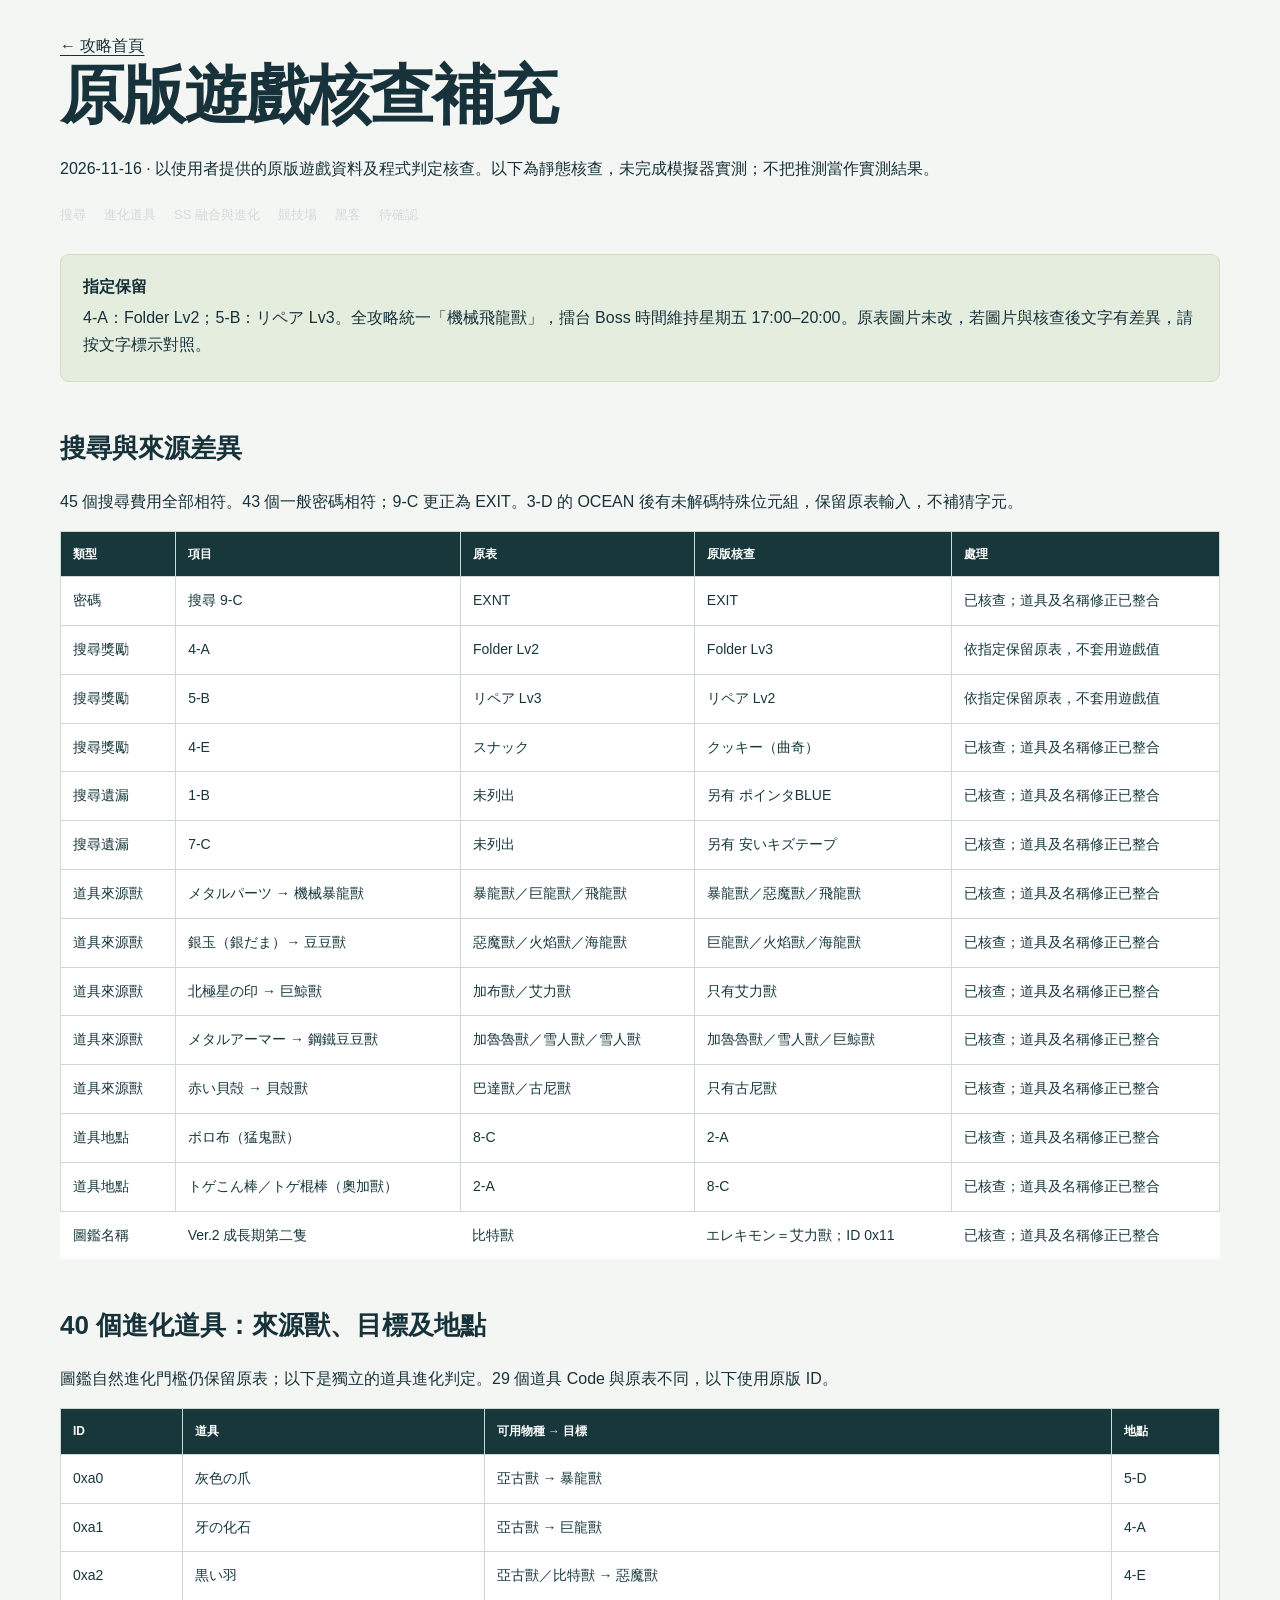
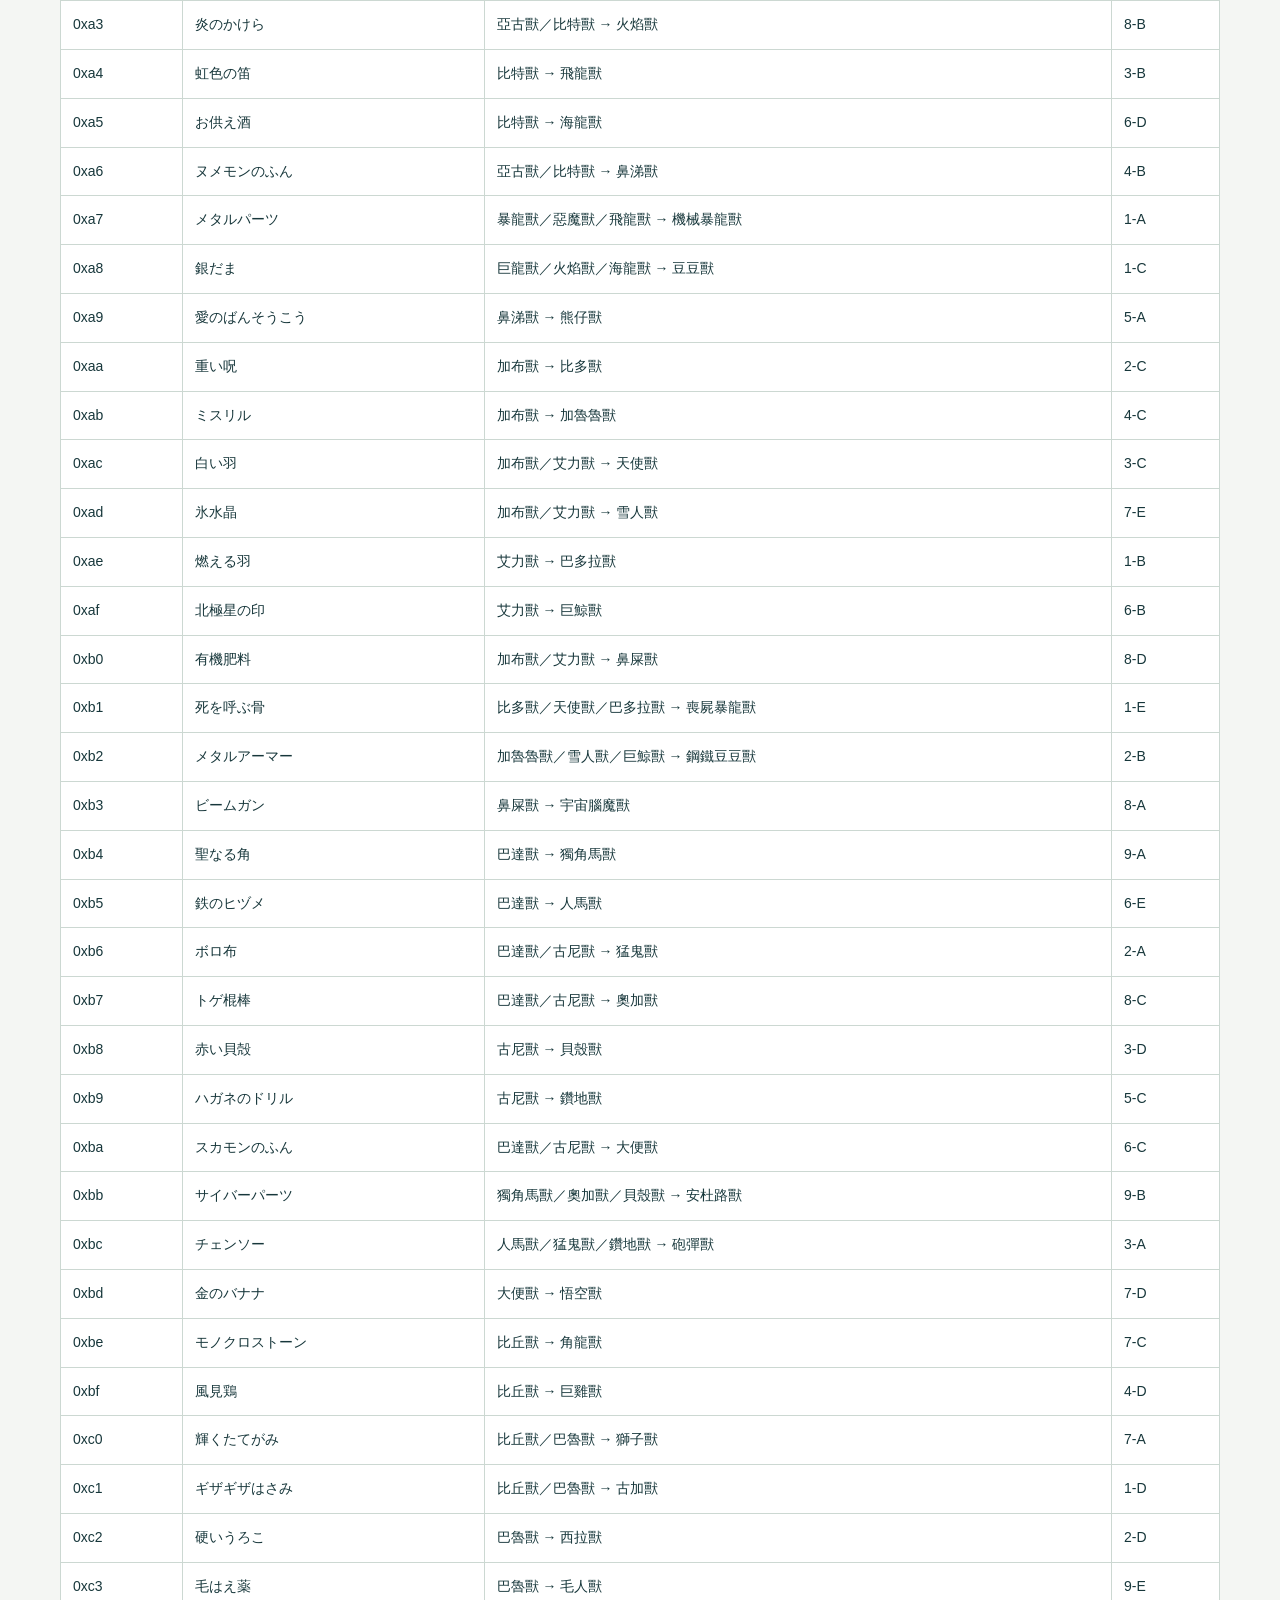
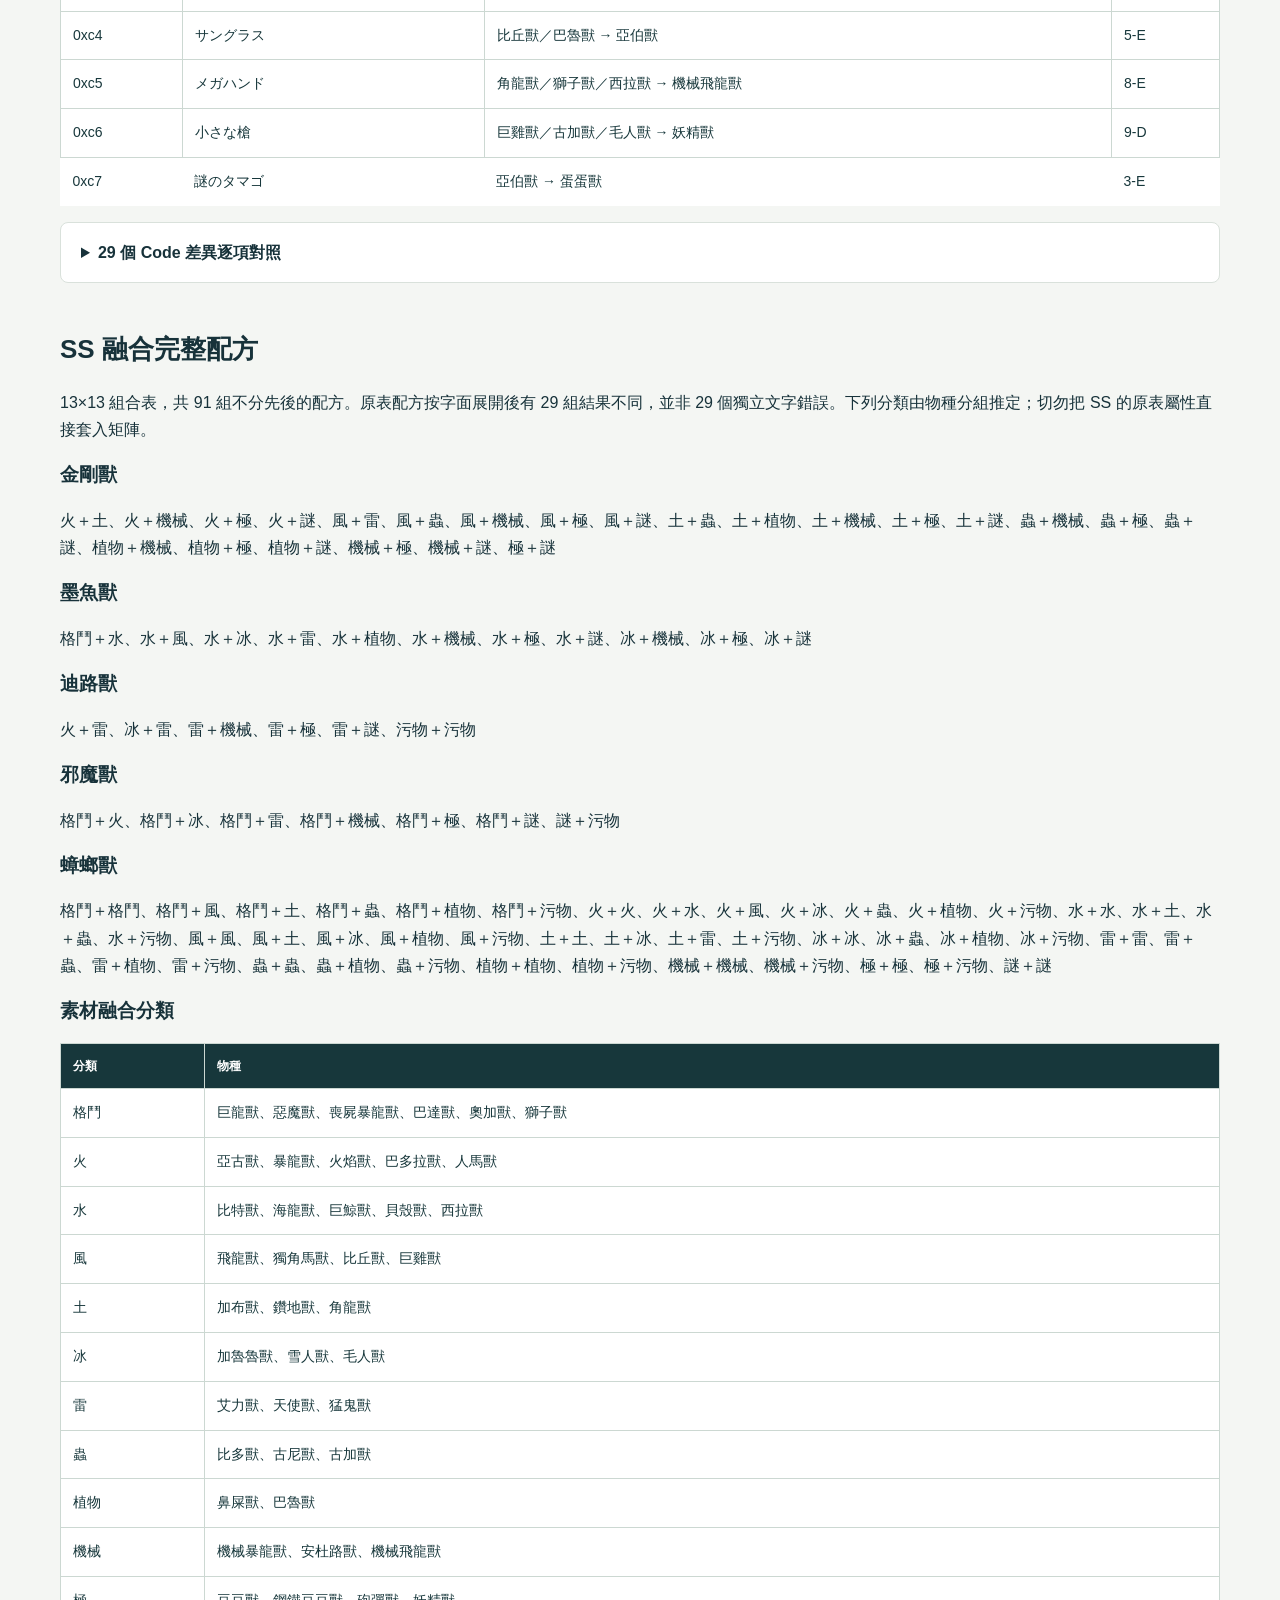
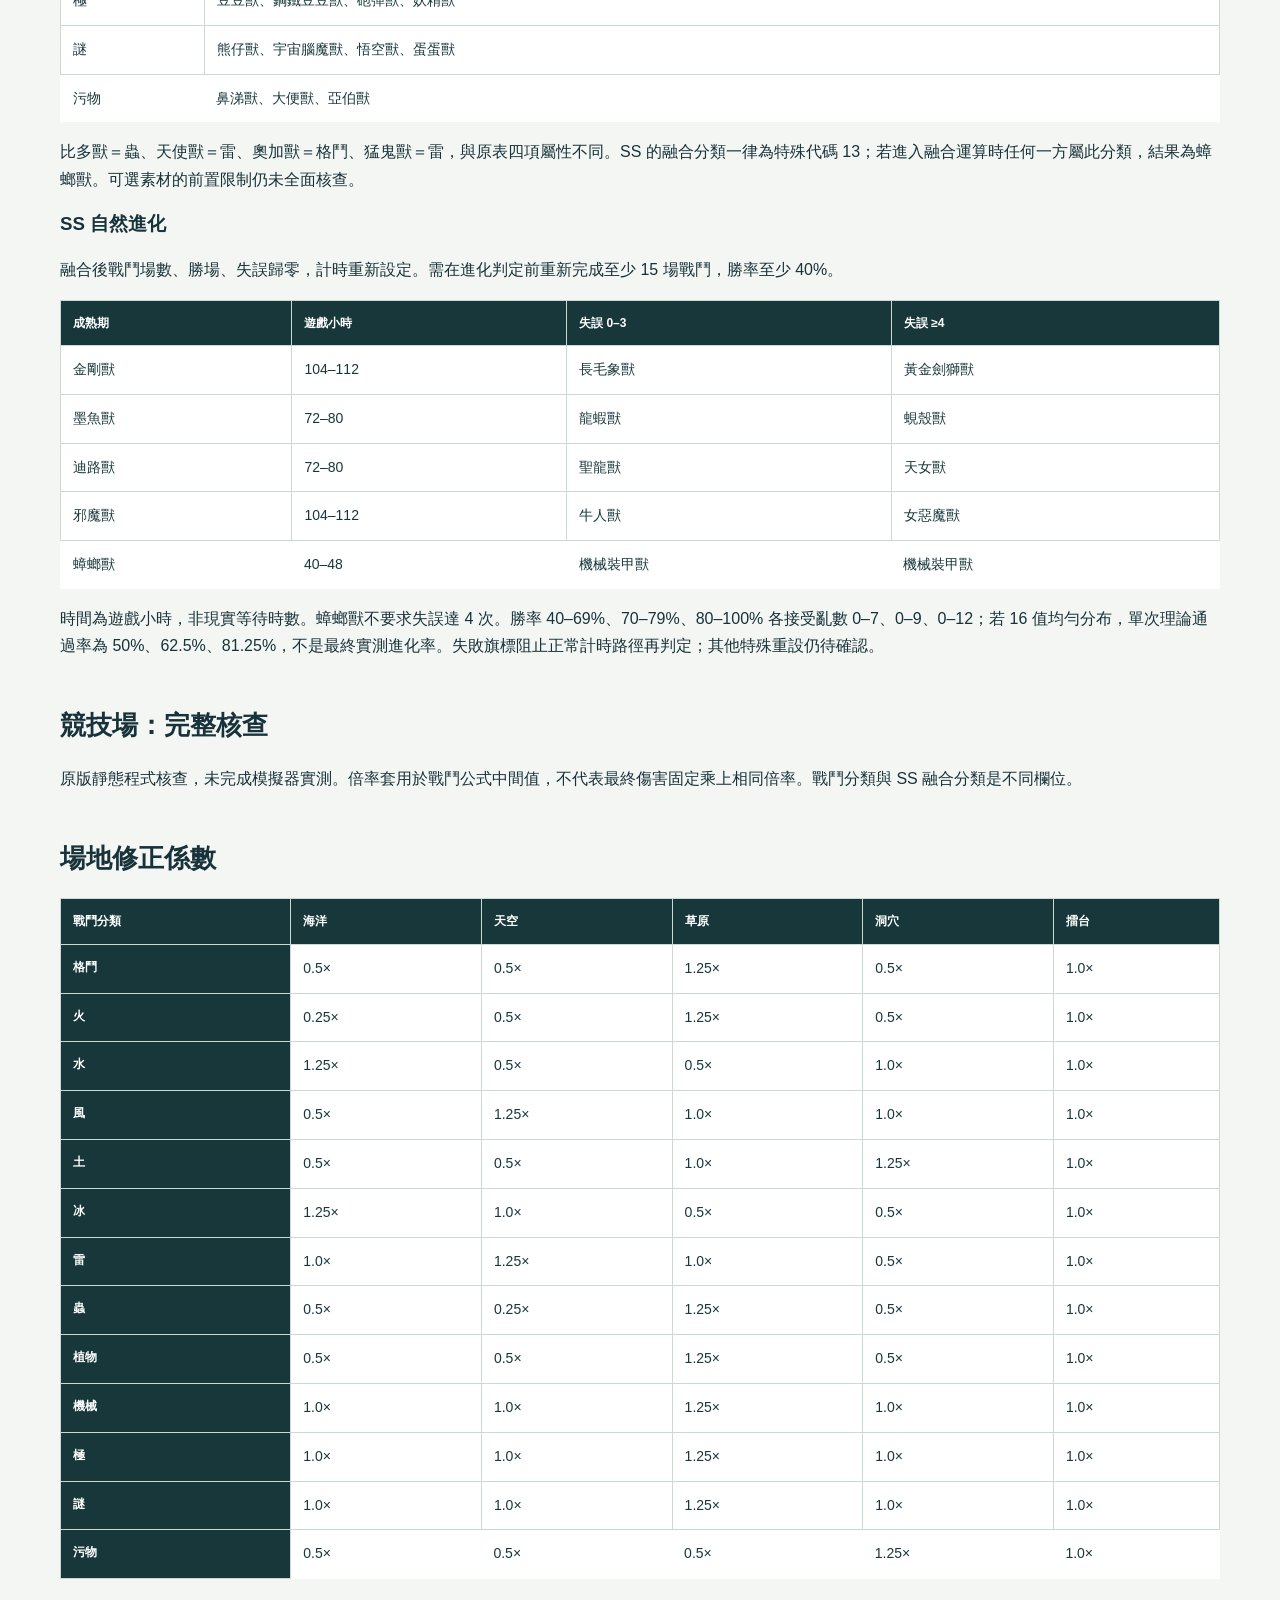
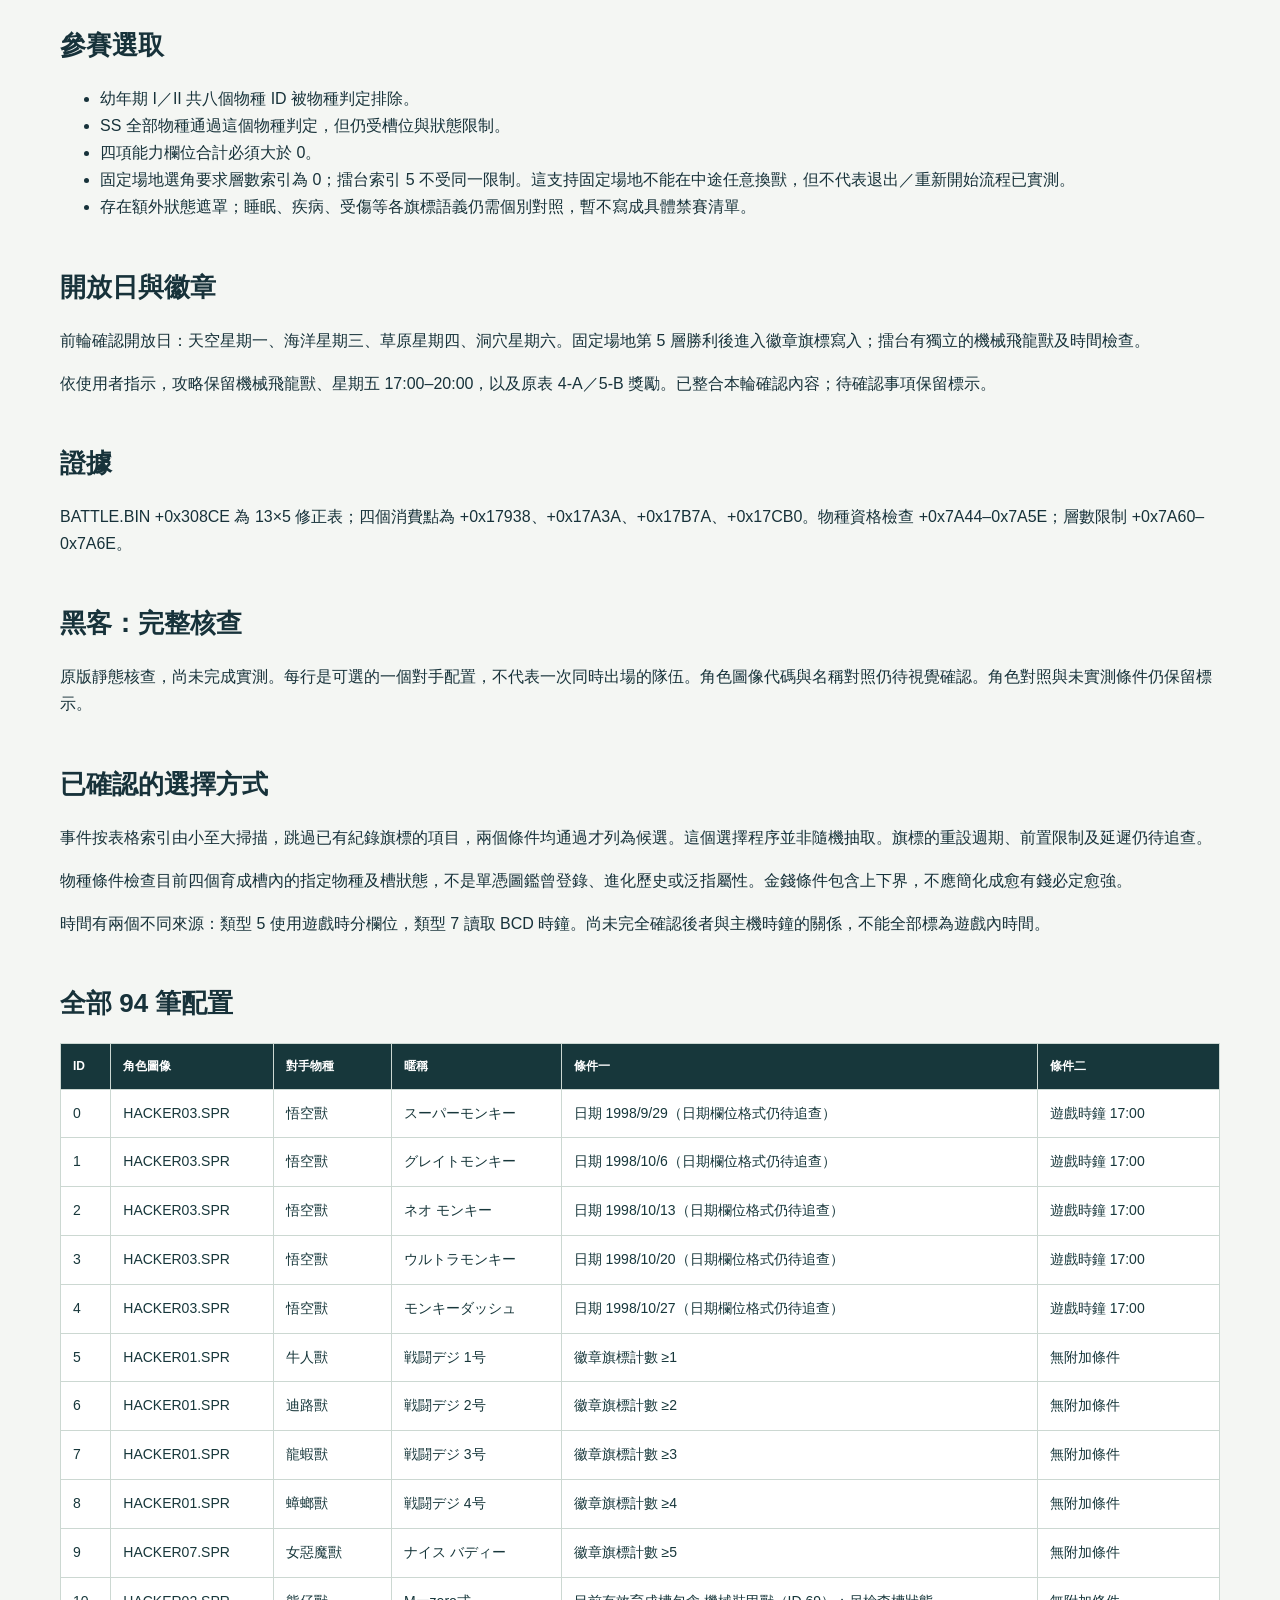
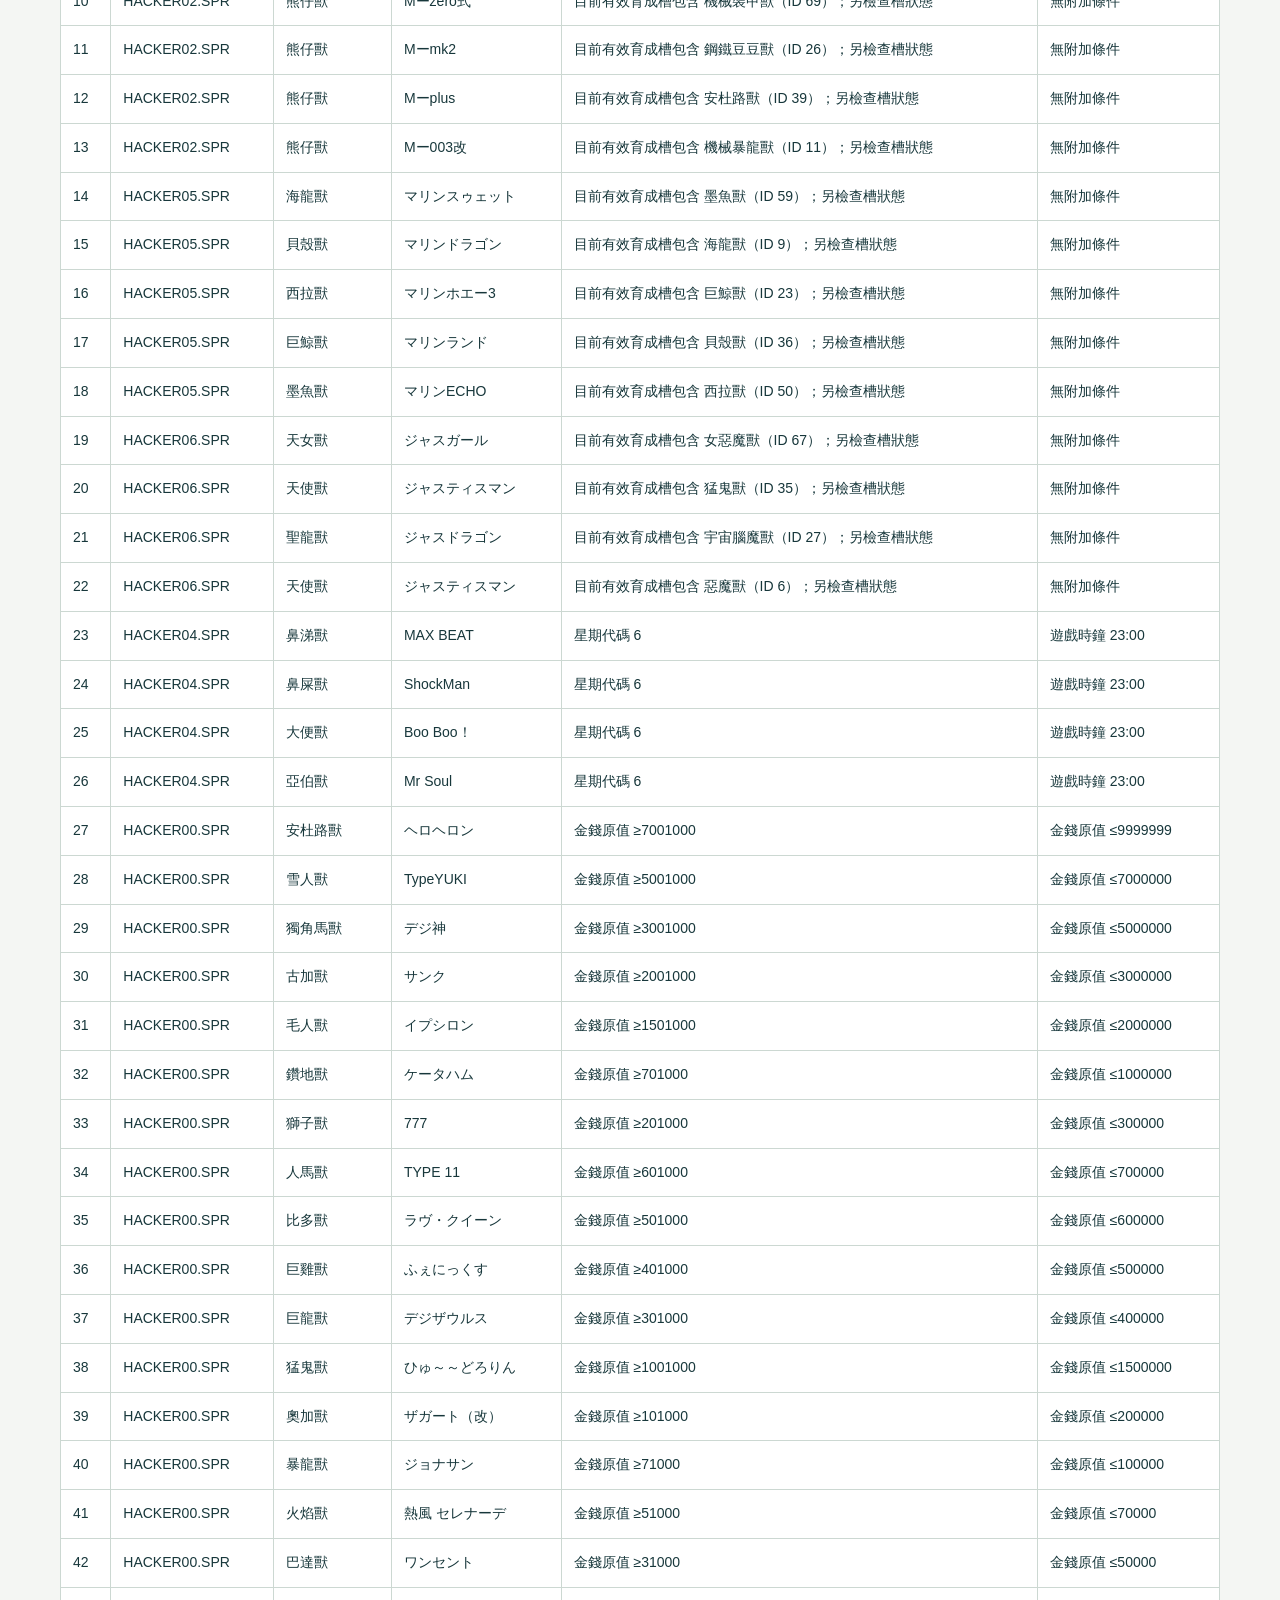
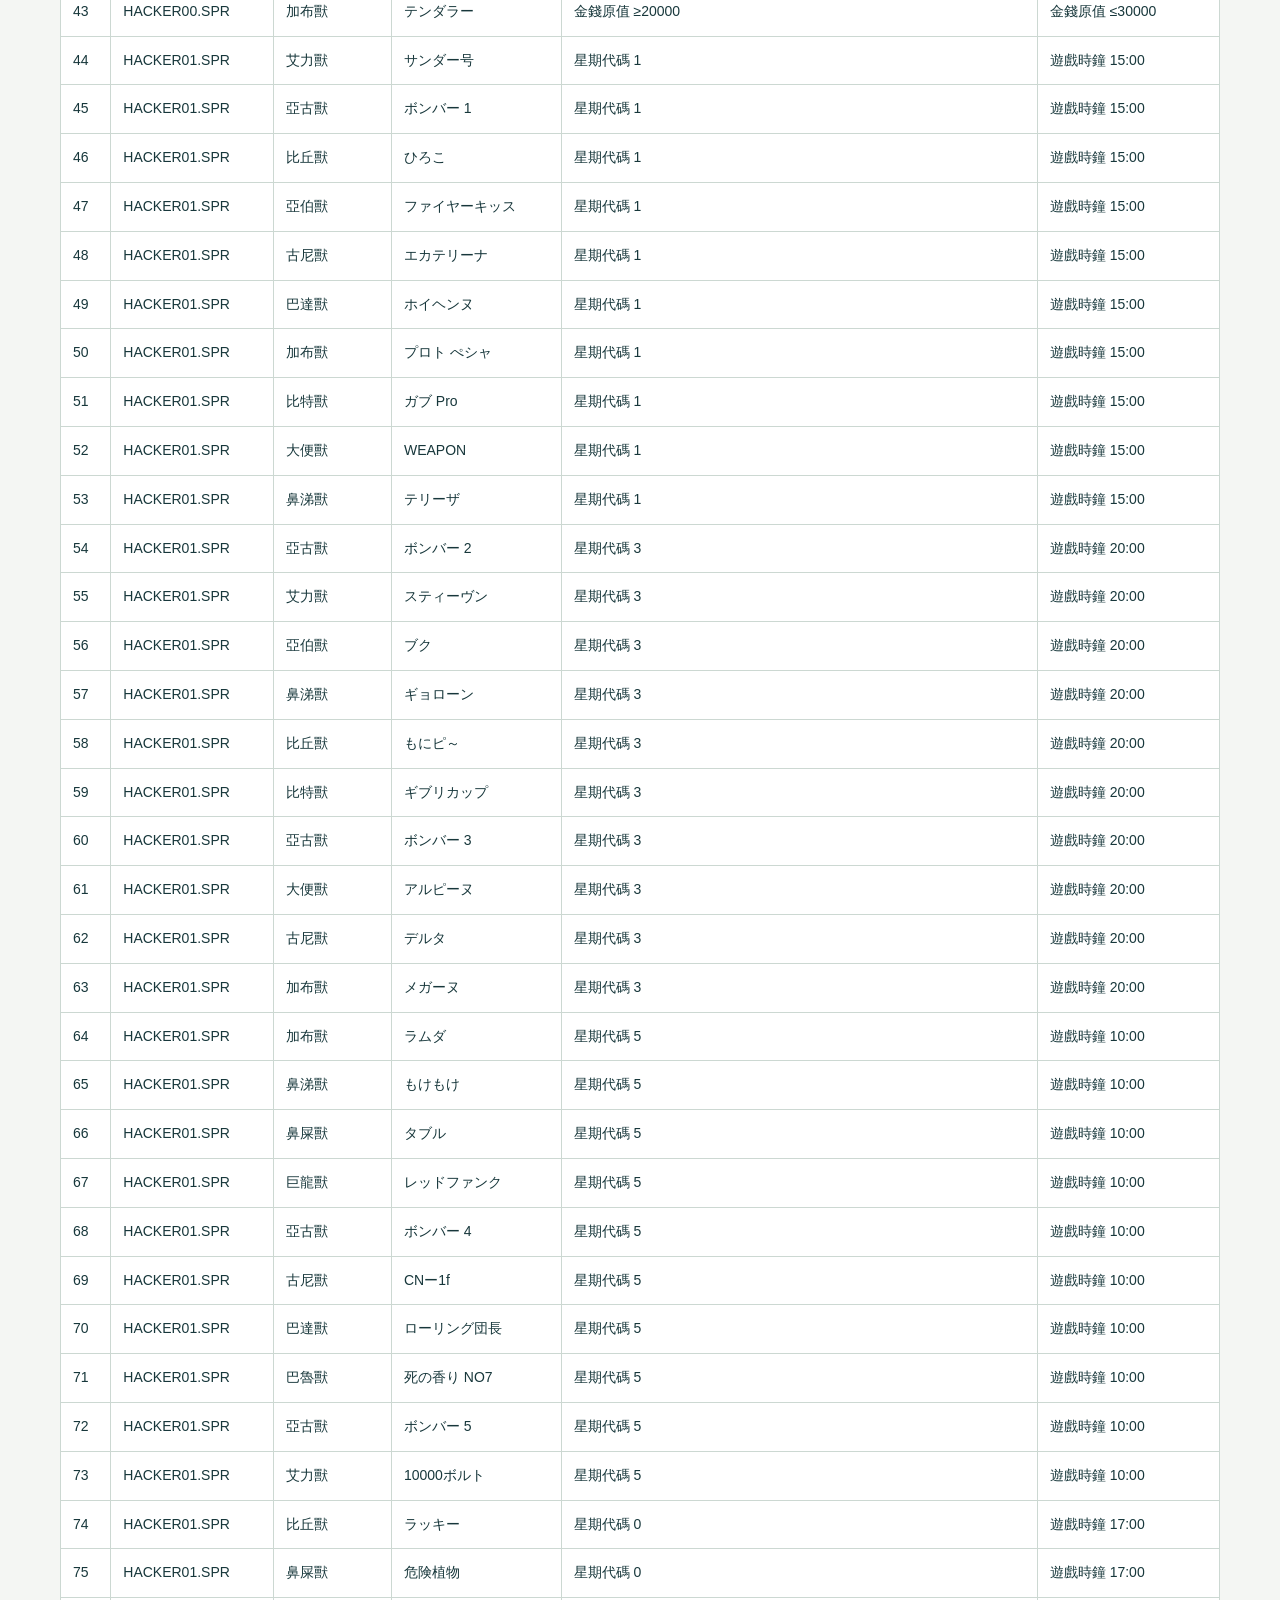
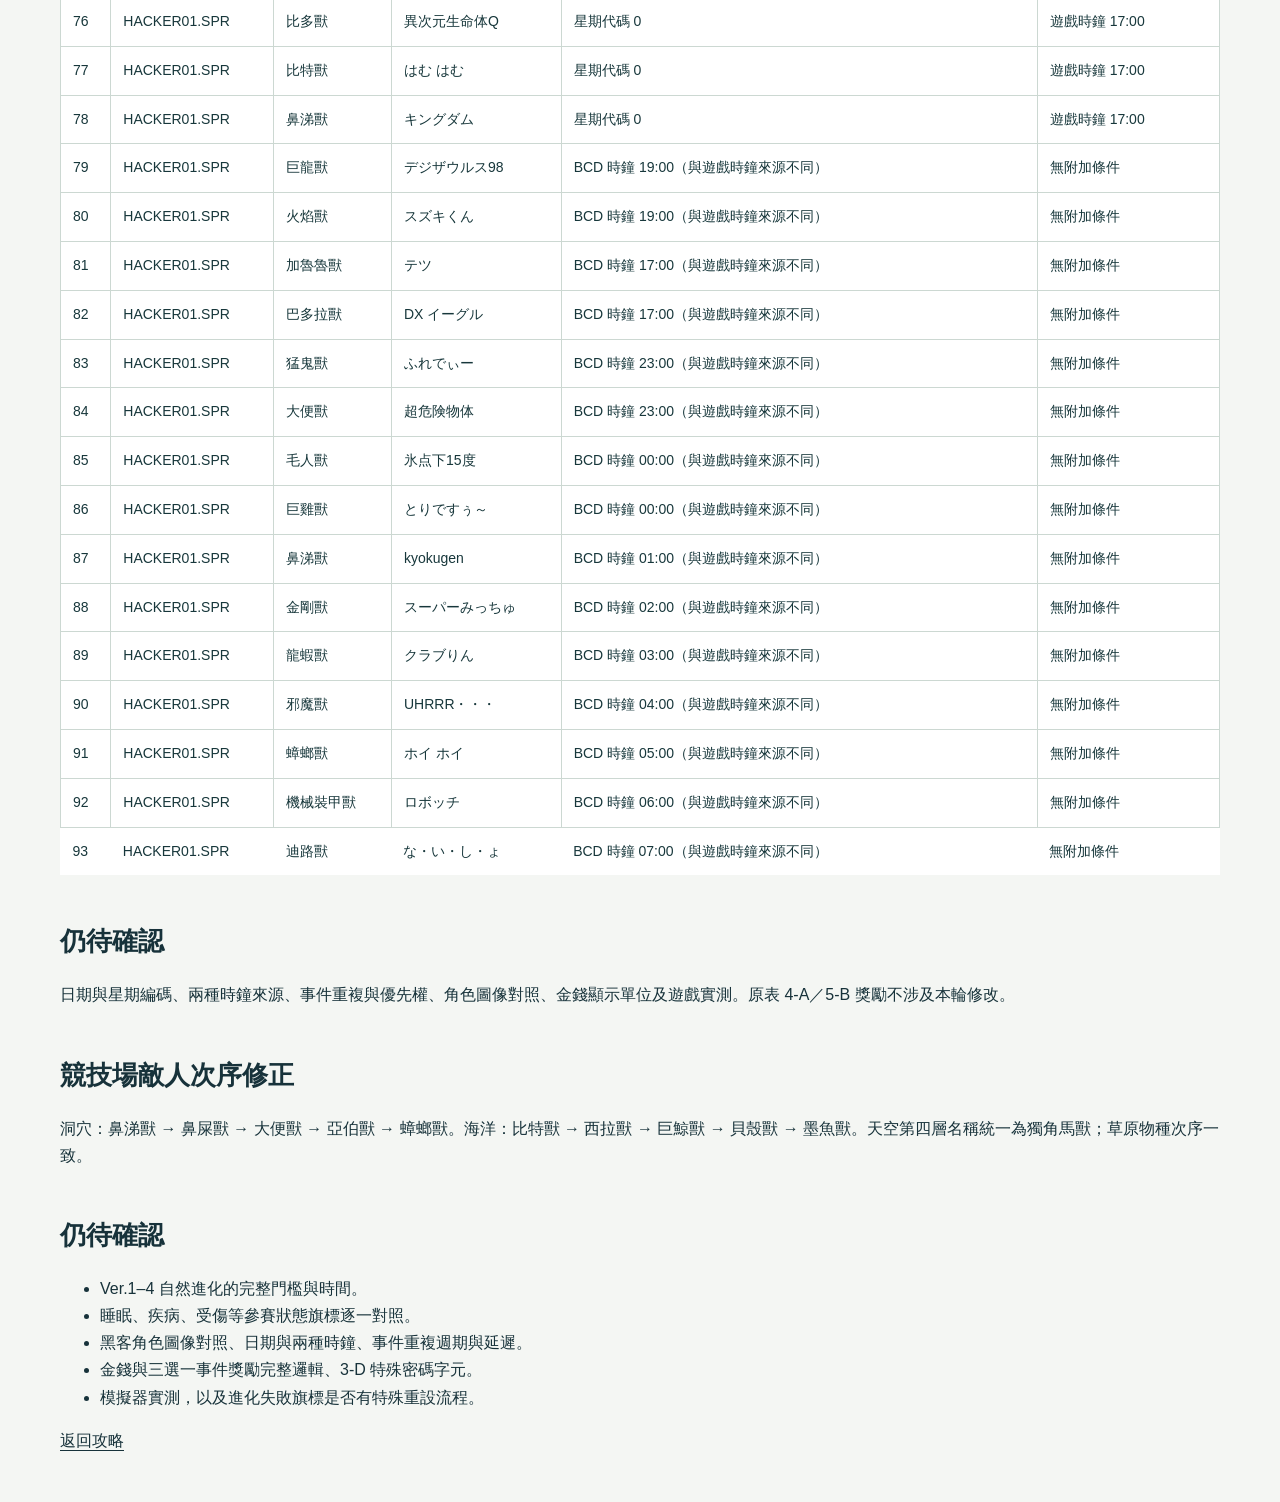
==== research.html @ 5f7a707e "Add files via upload" ====
<!doctype html><html lang="zh-Hant"><meta charset="utf-8"><meta name="viewport" content="width=device-width,initial-scale=1"><title>原版核查補充 · DigiKidult Ver.S</title><link rel="stylesheet" href="style.css"><style>main{max-width:1200px;margin:auto;padding:32px 20px}.scroll{overflow:auto}table{border-collapse:collapse;background:#fff;color:#17373b;width:100%;font-size:14px}th,td{padding:12px;border:1px solid #ccd8d2;text-align:left;vertical-align:top}th{background:#17373b;color:white}h2{margin-top:48px}nav{display:flex;gap:18px;flex-wrap:wrap;position:static}section{scroll-margin-top:24px}details{margin-top:16px}</style><main><a href="index.html#home">← 攻略首頁</a><h1 id="overview">原版遊戲核查補充</h1><p>2026-11-16 · 以使用者提供的原版遊戲資料及程式判定核查。以下為靜態核查，未完成模擬器實測；不把推測當作實測結果。</p><nav><a href="#search">搜尋</a><a href="#items">進化道具</a><a href="#fusion">SS 融合與進化</a><a href="#arena">競技場</a><a href="#hackers">黑客</a><a href="#pending">待確認</a></nav><div class="notice"><b>指定保留</b><p>4-A：Folder Lv2；5-B：リペア Lv3。全攻略統一「機械飛龍獸」，擂台 Boss 時間維持星期五 17:00–20:00。原表圖片未改，若圖片與核查後文字有差異，請按文字標示對照。</p></div><section id="search"><h2>搜尋與來源差異</h2><p>45 個搜尋費用全部相符。43 個一般密碼相符；9-C 更正為 EXIT。3-D 的 OCEAN 後有未解碼特殊位元組，保留原表輸入，不補猜字元。</p><div class="scroll"><table><thead><tr><th>類型</th><th>項目</th><th>原表</th><th>原版核查</th><th>處理</th></tr></thead><tbody><tr><td>密碼</td><td>搜尋 9-C</td><td>EXNT</td><td>EXIT</td><td>已核查；道具及名稱修正已整合</td></tr><tr><td>搜尋獎勵</td><td>4-A</td><td>Folder Lv2</td><td>Folder Lv3</td><td>依指定保留原表，不套用遊戲值</td></tr><tr><td>搜尋獎勵</td><td>5-B</td><td>リペア Lv3</td><td>リペア Lv2</td><td>依指定保留原表，不套用遊戲值</td></tr><tr><td>搜尋獎勵</td><td>4-E</td><td>スナック</td><td>クッキー（曲奇）</td><td>已核查；道具及名稱修正已整合</td></tr><tr><td>搜尋遺漏</td><td>1-B</td><td>未列出</td><td>另有 ポインタBLUE</td><td>已核查；道具及名稱修正已整合</td></tr><tr><td>搜尋遺漏</td><td>7-C</td><td>未列出</td><td>另有 安いキズテープ</td><td>已核查；道具及名稱修正已整合</td></tr><tr><td>道具來源獸</td><td>メタルパーツ → 機械暴龍獸</td><td>暴龍獸／巨龍獸／飛龍獸</td><td>暴龍獸／惡魔獸／飛龍獸</td><td>已核查；道具及名稱修正已整合</td></tr><tr><td>道具來源獸</td><td>銀玉（銀だま）→ 豆豆獸</td><td>惡魔獸／火焰獸／海龍獸</td><td>巨龍獸／火焰獸／海龍獸</td><td>已核查；道具及名稱修正已整合</td></tr><tr><td>道具來源獸</td><td>北極星の印 → 巨鯨獸</td><td>加布獸／艾力獸</td><td>只有艾力獸</td><td>已核查；道具及名稱修正已整合</td></tr><tr><td>道具來源獸</td><td>メタルアーマー → 鋼鐵豆豆獸</td><td>加魯魯獸／雪人獸／雪人獸</td><td>加魯魯獸／雪人獸／巨鯨獸</td><td>已核查；道具及名稱修正已整合</td></tr><tr><td>道具來源獸</td><td>赤い貝殻 → 貝殼獸</td><td>巴達獸／古尼獸</td><td>只有古尼獸</td><td>已核查；道具及名稱修正已整合</td></tr><tr><td>道具地點</td><td>ボロ布（猛鬼獸）</td><td>8-C</td><td>2-A</td><td>已核查；道具及名稱修正已整合</td></tr><tr><td>道具地點</td><td>トゲこん棒／トゲ棍棒（奧加獸）</td><td>2-A</td><td>8-C</td><td>已核查；道具及名稱修正已整合</td></tr><tr><td>圖鑑名稱</td><td>Ver.2 成長期第二隻</td><td>比特獸</td><td>エレキモン＝艾力獸；ID 0x11</td><td>已核查；道具及名稱修正已整合</td></tr></tbody></table></div></section><section id="items"><h2>40 個進化道具：來源獸、目標及地點</h2><p>圖鑑自然進化門檻仍保留原表；以下是獨立的道具進化判定。29 個道具 Code 與原表不同，以下使用原版 ID。</p><div class="scroll"><table><thead><tr><th>ID</th><th>道具</th><th>可用物種 → 目標</th><th>地點</th></tr></thead><tbody><tr><td>0xa0</td><td>灰色の爪</td><td>亞古獸 → 暴龍獸</td><td>5-D</td></tr><tr><td>0xa1</td><td>牙の化石</td><td>亞古獸 → 巨龍獸</td><td>4-A</td></tr><tr><td>0xa2</td><td>黒い羽</td><td>亞古獸／比特獸 → 惡魔獸</td><td>4-E</td></tr><tr><td>0xa3</td><td>炎のかけら</td><td>亞古獸／比特獸 → 火焰獸</td><td>8-B</td></tr><tr><td>0xa4</td><td>虹色の笛</td><td>比特獸 → 飛龍獸</td><td>3-B</td></tr><tr><td>0xa5</td><td>お供え酒</td><td>比特獸 → 海龍獸</td><td>6-D</td></tr><tr><td>0xa6</td><td>ヌメモンのふん</td><td>亞古獸／比特獸 → 鼻涕獸</td><td>4-B</td></tr><tr><td>0xa7</td><td>メタルパーツ</td><td>暴龍獸／惡魔獸／飛龍獸 → 機械暴龍獸</td><td>1-A</td></tr><tr><td>0xa8</td><td>銀だま</td><td>巨龍獸／火焰獸／海龍獸 → 豆豆獸</td><td>1-C</td></tr><tr><td>0xa9</td><td>愛のばんそうこう</td><td>鼻涕獸 → 熊仔獸</td><td>5-A</td></tr><tr><td>0xaa</td><td>重い呪</td><td>加布獸 → 比多獸</td><td>2-C</td></tr><tr><td>0xab</td><td>ミスリル</td><td>加布獸 → 加魯魯獸</td><td>4-C</td></tr><tr><td>0xac</td><td>白い羽</td><td>加布獸／艾力獸 → 天使獸</td><td>3-C</td></tr><tr><td>0xad</td><td>氷水晶</td><td>加布獸／艾力獸 → 雪人獸</td><td>7-E</td></tr><tr><td>0xae</td><td>燃える羽</td><td>艾力獸 → 巴多拉獸</td><td>1-B</td></tr><tr><td>0xaf</td><td>北極星の印</td><td>艾力獸 → 巨鯨獸</td><td>6-B</td></tr><tr><td>0xb0</td><td>有機肥料</td><td>加布獸／艾力獸 → 鼻屎獸</td><td>8-D</td></tr><tr><td>0xb1</td><td>死を呼ぶ骨</td><td>比多獸／天使獸／巴多拉獸 → 喪屍暴龍獸</td><td>1-E</td></tr><tr><td>0xb2</td><td>メタルアーマー</td><td>加魯魯獸／雪人獸／巨鯨獸 → 鋼鐵豆豆獸</td><td>2-B</td></tr><tr><td>0xb3</td><td>ビームガン</td><td>鼻屎獸 → 宇宙腦魔獸</td><td>8-A</td></tr><tr><td>0xb4</td><td>聖なる角</td><td>巴達獸 → 獨角馬獸</td><td>9-A</td></tr><tr><td>0xb5</td><td>鉄のヒヅメ</td><td>巴達獸 → 人馬獸</td><td>6-E</td></tr><tr><td>0xb6</td><td>ボロ布</td><td>巴達獸／古尼獸 → 猛鬼獸</td><td>2-A</td></tr><tr><td>0xb7</td><td>トゲ棍棒</td><td>巴達獸／古尼獸 → 奧加獸</td><td>8-C</td></tr><tr><td>0xb8</td><td>赤い貝殻</td><td>古尼獸 → 貝殼獸</td><td>3-D</td></tr><tr><td>0xb9</td><td>ハガネのドリル</td><td>古尼獸 → 鑽地獸</td><td>5-C</td></tr><tr><td>0xba</td><td>スカモンのふん</td><td>巴達獸／古尼獸 → 大便獸</td><td>6-C</td></tr><tr><td>0xbb</td><td>サイバーパーツ</td><td>獨角馬獸／奧加獸／貝殼獸 → 安杜路獸</td><td>9-B</td></tr><tr><td>0xbc</td><td>チェンソー</td><td>人馬獸／猛鬼獸／鑽地獸 → 砲彈獸</td><td>3-A</td></tr><tr><td>0xbd</td><td>金のバナナ</td><td>大便獸 → 悟空獸</td><td>7-D</td></tr><tr><td>0xbe</td><td>モノクロストーン</td><td>比丘獸 → 角龍獸</td><td>7-C</td></tr><tr><td>0xbf</td><td>風見鶏</td><td>比丘獸 → 巨雞獸</td><td>4-D</td></tr><tr><td>0xc0</td><td>輝くたてがみ</td><td>比丘獸／巴魯獸 → 獅子獸</td><td>7-A</td></tr><tr><td>0xc1</td><td>ギザギザはさみ</td><td>比丘獸／巴魯獸 → 古加獸</td><td>1-D</td></tr><tr><td>0xc2</td><td>硬いうろこ</td><td>巴魯獸 → 西拉獸</td><td>2-D</td></tr><tr><td>0xc3</td><td>毛はえ薬</td><td>巴魯獸 → 毛人獸</td><td>9-E</td></tr><tr><td>0xc4</td><td>サングラス</td><td>比丘獸／巴魯獸 → 亞伯獸</td><td>5-E</td></tr><tr><td>0xc5</td><td>メガハンド</td><td>角龍獸／獅子獸／西拉獸 → 機械飛龍獸</td><td>8-E</td></tr><tr><td>0xc6</td><td>小さな槍</td><td>巨雞獸／古加獸／毛人獸 → 妖精獸</td><td>9-D</td></tr><tr><td>0xc7</td><td>謎のタマゴ</td><td>亞伯獸 → 蛋蛋獸</td><td>3-E</td></tr></tbody></table></div><details><summary>29 個 Code 差異逐項對照</summary><div class="scroll"><table><thead><tr><th>原表行</th><th>道具</th><th>原表 Code</th><th>原版 Code</th></tr></thead><tbody><tr><td>18</td><td>重い兜</td><td>AB</td><td>0xaa</td></tr><tr><td>19</td><td>ミスリル</td><td>AC</td><td>0xab</td></tr><tr><td>20</td><td>白い羽</td><td>AD</td><td>0xac</td></tr><tr><td>21</td><td>氷水昌</td><td>AE</td><td>0xad</td></tr><tr><td>22</td><td>燃える羽</td><td>AF</td><td>0xae</td></tr><tr><td>23</td><td>北極星の印</td><td>B0</td><td>0xaf</td></tr><tr><td>24</td><td>有機肥料</td><td>B1</td><td>0xb0</td></tr><tr><td>25</td><td>死を呼ぶ骨</td><td>B2</td><td>0xb1</td></tr><tr><td>26</td><td>メタルアーマー</td><td>B3</td><td>0xb2</td></tr><tr><td>27</td><td>ビームガン</td><td>B4</td><td>0xb3</td></tr><tr><td>30</td><td>聖なる角</td><td>B6</td><td>0xb4</td></tr><tr><td>31</td><td>鉄のヒヅメ</td><td>B7</td><td>0xb5</td></tr><tr><td>32</td><td>トゲこん棒</td><td>B8</td><td>0xb7</td></tr><tr><td>33</td><td>ボロ布</td><td>B9</td><td>0xb6</td></tr><tr><td>34</td><td>赤い貝殻</td><td>BA</td><td>0xb8</td></tr><tr><td>35</td><td>鋼のドリル</td><td>BB</td><td>0xb9</td></tr><tr><td>36</td><td>スカモンのふん</td><td>BC</td><td>0xba</td></tr><tr><td>37</td><td>サイバーパーツ</td><td>BD</td><td>0xbb</td></tr><tr><td>38</td><td>チェンソー</td><td>BE</td><td>0xbc</td></tr><tr><td>42</td><td>モノクロストーン</td><td>BF</td><td>0xbe</td></tr><tr><td>43</td><td>風見鶏</td><td>C0</td><td>0xbf</td></tr><tr><td>44</td><td>輝くたてがみ</td><td>C1</td><td>0xc0</td></tr><tr><td>45</td><td>ギザギザばさみ</td><td>C2</td><td>0xc1</td></tr><tr><td>46</td><td>硬いウロコ</td><td>C3</td><td>0xc2</td></tr><tr><td>47</td><td>毛はえ薬</td><td>C4</td><td>0xc3</td></tr><tr><td>48</td><td>サングラス</td><td>C5</td><td>0xc4</td></tr><tr><td>49</td><td>メガバント</td><td>C6</td><td>0xc5</td></tr><tr><td>50</td><td>小さな槍</td><td>C7</td><td>0xc6</td></tr><tr><td>51</td><td>謎のタマゴ</td><td>C8</td><td>0xc7</td></tr></tbody></table></div></details></section><section id="fusion"><h2>SS 融合完整配方</h2><p>13×13 組合表，共 91 組不分先後的配方。原表配方按字面展開後有 29 組結果不同，並非 29 個獨立文字錯誤。下列分類由物種分組推定；切勿把 SS 的原表屬性直接套入矩陣。</p><h3>金剛獸</h3><p>火＋土、火＋機械、火＋極、火＋謎、風＋雷、風＋蟲、風＋機械、風＋極、風＋謎、土＋蟲、土＋植物、土＋機械、土＋極、土＋謎、蟲＋機械、蟲＋極、蟲＋謎、植物＋機械、植物＋極、植物＋謎、機械＋極、機械＋謎、極＋謎</p><h3>墨魚獸</h3><p>格鬥＋水、水＋風、水＋冰、水＋雷、水＋植物、水＋機械、水＋極、水＋謎、冰＋機械、冰＋極、冰＋謎</p><h3>迪路獸</h3><p>火＋雷、冰＋雷、雷＋機械、雷＋極、雷＋謎、污物＋污物</p><h3>邪魔獸</h3><p>格鬥＋火、格鬥＋冰、格鬥＋雷、格鬥＋機械、格鬥＋極、格鬥＋謎、謎＋污物</p><h3>蟑螂獸</h3><p>格鬥＋格鬥、格鬥＋風、格鬥＋土、格鬥＋蟲、格鬥＋植物、格鬥＋污物、火＋火、火＋水、火＋風、火＋冰、火＋蟲、火＋植物、火＋污物、水＋水、水＋土、水＋蟲、水＋污物、風＋風、風＋土、風＋冰、風＋植物、風＋污物、土＋土、土＋冰、土＋雷、土＋污物、冰＋冰、冰＋蟲、冰＋植物、冰＋污物、雷＋雷、雷＋蟲、雷＋植物、雷＋污物、蟲＋蟲、蟲＋植物、蟲＋污物、植物＋植物、植物＋污物、機械＋機械、機械＋污物、極＋極、極＋污物、謎＋謎</p><h3>素材融合分類</h3><div class="scroll"><table><thead><tr><th>分類</th><th>物種</th></tr></thead><tbody><tr><td>格鬥</td><td>巨龍獸、惡魔獸、喪屍暴龍獸、巴達獸、奧加獸、獅子獸</td></tr><tr><td>火</td><td>亞古獸、暴龍獸、火焰獸、巴多拉獸、人馬獸</td></tr><tr><td>水</td><td>比特獸、海龍獸、巨鯨獸、貝殼獸、西拉獸</td></tr><tr><td>風</td><td>飛龍獸、獨角馬獸、比丘獸、巨雞獸</td></tr><tr><td>土</td><td>加布獸、鑽地獸、角龍獸</td></tr><tr><td>冰</td><td>加魯魯獸、雪人獸、毛人獸</td></tr><tr><td>雷</td><td>艾力獸、天使獸、猛鬼獸</td></tr><tr><td>蟲</td><td>比多獸、古尼獸、古加獸</td></tr><tr><td>植物</td><td>鼻屎獸、巴魯獸</td></tr><tr><td>機械</td><td>機械暴龍獸、安杜路獸、機械飛龍獸</td></tr><tr><td>極</td><td>豆豆獸、鋼鐵豆豆獸、砲彈獸、妖精獸</td></tr><tr><td>謎</td><td>熊仔獸、宇宙腦魔獸、悟空獸、蛋蛋獸</td></tr><tr><td>污物</td><td>鼻涕獸、大便獸、亞伯獸</td></tr></tbody></table></div><p>比多獸＝蟲、天使獸＝雷、奧加獸＝格鬥、猛鬼獸＝雷，與原表四項屬性不同。SS 的融合分類一律為特殊代碼 13；若進入融合運算時任何一方屬此分類，結果為蟑螂獸。可選素材的前置限制仍未全面核查。</p><h3>SS 自然進化</h3><p>融合後戰鬥場數、勝場、失誤歸零，計時重新設定。需在進化判定前重新完成至少 15 場戰鬥，勝率至少 40%。</p><div class="scroll"><table><thead><tr><th>成熟期</th><th>遊戲小時</th><th>失誤 0–3</th><th>失誤 ≥4</th></tr></thead><tbody><tr><td>金剛獸</td><td>104–112</td><td>長毛象獸</td><td>黃金劍獅獸</td></tr><tr><td>墨魚獸</td><td>72–80</td><td>龍蝦獸</td><td>蜆殼獸</td></tr><tr><td>迪路獸</td><td>72–80</td><td>聖龍獸</td><td>天女獸</td></tr><tr><td>邪魔獸</td><td>104–112</td><td>牛人獸</td><td>女惡魔獸</td></tr><tr><td>蟑螂獸</td><td>40–48</td><td>機械裝甲獸</td><td>機械裝甲獸</td></tr></tbody></table></div><p>時間為遊戲小時，非現實等待時數。蟑螂獸不要求失誤達 4 次。勝率 40–69%、70–79%、80–100% 各接受亂數 0–7、0–9、0–12；若 16 值均勻分布，單次理論通過率為 50%、62.5%、81.25%，不是最終實測進化率。失敗旗標阻止正常計時路徑再判定；其他特殊重設仍待確認。</p></section><section id="arena"><h2>競技場：完整核查</h2><p>原版靜態程式核查，未完成模擬器實測。倍率套用於戰鬥公式中間值，不代表最終傷害固定乘上相同倍率。戰鬥分類與 SS 融合分類是不同欄位。</p><h2>場地修正係數</h2><div class="scroll"><table><tr><th>戰鬥分類</th><th>海洋</th><th>天空</th><th>草原</th><th>洞穴</th><th>擂台</th></tr><tr><th>格鬥</th><td>0.5×</td><td>0.5×</td><td>1.25×</td><td>0.5×</td><td>1.0×</td></tr><tr><th>火</th><td>0.25×</td><td>0.5×</td><td>1.25×</td><td>0.5×</td><td>1.0×</td></tr><tr><th>水</th><td>1.25×</td><td>0.5×</td><td>0.5×</td><td>1.0×</td><td>1.0×</td></tr><tr><th>風</th><td>0.5×</td><td>1.25×</td><td>1.0×</td><td>1.0×</td><td>1.0×</td></tr><tr><th>土</th><td>0.5×</td><td>0.5×</td><td>1.0×</td><td>1.25×</td><td>1.0×</td></tr><tr><th>冰</th><td>1.25×</td><td>1.0×</td><td>0.5×</td><td>0.5×</td><td>1.0×</td></tr><tr><th>雷</th><td>1.0×</td><td>1.25×</td><td>1.0×</td><td>0.5×</td><td>1.0×</td></tr><tr><th>蟲</th><td>0.5×</td><td>0.25×</td><td>1.25×</td><td>0.5×</td><td>1.0×</td></tr><tr><th>植物</th><td>0.5×</td><td>0.5×</td><td>1.25×</td><td>0.5×</td><td>1.0×</td></tr><tr><th>機械</th><td>1.0×</td><td>1.0×</td><td>1.25×</td><td>1.0×</td><td>1.0×</td></tr><tr><th>極</th><td>1.0×</td><td>1.0×</td><td>1.25×</td><td>1.0×</td><td>1.0×</td></tr><tr><th>謎</th><td>1.0×</td><td>1.0×</td><td>1.25×</td><td>1.0×</td><td>1.0×</td></tr><tr><th>污物</th><td>0.5×</td><td>0.5×</td><td>0.5×</td><td>1.25×</td><td>1.0×</td></tr></table></div><h2>參賽選取</h2><ul><li>幼年期 I／II 共八個物種 ID 被物種判定排除。</li><li>SS 全部物種通過這個物種判定，但仍受槽位與狀態限制。</li><li>四項能力欄位合計必須大於 0。</li><li>固定場地選角要求層數索引為 0；擂台索引 5 不受同一限制。這支持固定場地不能在中途任意換獸，但不代表退出／重新開始流程已實測。</li><li>存在額外狀態遮罩；睡眠、疾病、受傷等各旗標語義仍需個別對照，暫不寫成具體禁賽清單。</li></ul><h2>開放日與徽章</h2><p>前輪確認開放日：天空星期一、海洋星期三、草原星期四、洞穴星期六。固定場地第 5 層勝利後進入徽章旗標寫入；擂台有獨立的機械飛龍獸及時間檢查。</p><p>依使用者指示，攻略保留機械飛龍獸、星期五 17:00–20:00，以及原表 4-A／5-B 獎勵。已整合本輪確認內容；待確認事項保留標示。</p><h2>證據</h2><p>BATTLE.BIN +0x308CE 為 13×5 修正表；四個消費點為 +0x17938、+0x17A3A、+0x17B7A、+0x17CB0。物種資格檢查 +0x7A44–0x7A5E；層數限制 +0x7A60–0x7A6E。</p></section><section id="hackers"><h2>黑客：完整核查</h2><p class="note">原版靜態核查，尚未完成實測。每行是可選的一個對手配置，不代表一次同時出場的隊伍。角色圖像代碼與名稱對照仍待視覺確認。角色對照與未實測條件仍保留標示。</p><h2>已確認的選擇方式</h2><p>事件按表格索引由小至大掃描，跳過已有紀錄旗標的項目，兩個條件均通過才列為候選。這個選擇程序並非隨機抽取。旗標的重設週期、前置限制及延遲仍待追查。</p><p>物種條件檢查目前四個育成槽內的指定物種及槽狀態，不是單憑圖鑑曾登錄、進化歷史或泛指屬性。金錢條件包含上下界，不應簡化成愈有錢必定愈強。</p><p>時間有兩個不同來源：類型 5 使用遊戲時分欄位，類型 7 讀取 BCD 時鐘。尚未完全確認後者與主機時鐘的關係，不能全部標為遊戲內時間。</p><h2>全部 94 筆配置</h2><div class="scroll"><table><tr><th>ID</th><th>角色圖像</th><th>對手物種</th><th>暱稱</th><th>條件一</th><th>條件二</th></tr><tr><td>0</td><td>HACKER03.SPR</td><td>悟空獸</td><td>スーパーモンキー</td><td>日期 1998/9/29（日期欄位格式仍待追查）</td><td>遊戲時鐘 17:00</td></tr><tr><td>1</td><td>HACKER03.SPR</td><td>悟空獸</td><td>グレイトモンキー</td><td>日期 1998/10/6（日期欄位格式仍待追查）</td><td>遊戲時鐘 17:00</td></tr><tr><td>2</td><td>HACKER03.SPR</td><td>悟空獸</td><td>ネオ モンキー</td><td>日期 1998/10/13（日期欄位格式仍待追查）</td><td>遊戲時鐘 17:00</td></tr><tr><td>3</td><td>HACKER03.SPR</td><td>悟空獸</td><td>ウルトラモンキー</td><td>日期 1998/10/20（日期欄位格式仍待追查）</td><td>遊戲時鐘 17:00</td></tr><tr><td>4</td><td>HACKER03.SPR</td><td>悟空獸</td><td>モンキーダッシュ</td><td>日期 1998/10/27（日期欄位格式仍待追查）</td><td>遊戲時鐘 17:00</td></tr><tr><td>5</td><td>HACKER01.SPR</td><td>牛人獸</td><td>戦闘デジ 1号</td><td>徽章旗標計數 ≥1</td><td>無附加條件</td></tr><tr><td>6</td><td>HACKER01.SPR</td><td>迪路獸</td><td>戦闘デジ 2号</td><td>徽章旗標計數 ≥2</td><td>無附加條件</td></tr><tr><td>7</td><td>HACKER01.SPR</td><td>龍蝦獸</td><td>戦闘デジ 3号</td><td>徽章旗標計數 ≥3</td><td>無附加條件</td></tr><tr><td>8</td><td>HACKER01.SPR</td><td>蟑螂獸</td><td>戦闘デジ 4号</td><td>徽章旗標計數 ≥4</td><td>無附加條件</td></tr><tr><td>9</td><td>HACKER07.SPR</td><td>女惡魔獸</td><td>ナイス バディー</td><td>徽章旗標計數 ≥5</td><td>無附加條件</td></tr><tr><td>10</td><td>HACKER02.SPR</td><td>熊仔獸</td><td>Mーzero式</td><td>目前有效育成槽包含 機械裝甲獸（ID 69）；另檢查槽狀態</td><td>無附加條件</td></tr><tr><td>11</td><td>HACKER02.SPR</td><td>熊仔獸</td><td>Mーmk2</td><td>目前有效育成槽包含 鋼鐵豆豆獸（ID 26）；另檢查槽狀態</td><td>無附加條件</td></tr><tr><td>12</td><td>HACKER02.SPR</td><td>熊仔獸</td><td>Mーplus</td><td>目前有效育成槽包含 安杜路獸（ID 39）；另檢查槽狀態</td><td>無附加條件</td></tr><tr><td>13</td><td>HACKER02.SPR</td><td>熊仔獸</td><td>Mー003改</td><td>目前有效育成槽包含 機械暴龍獸（ID 11）；另檢查槽狀態</td><td>無附加條件</td></tr><tr><td>14</td><td>HACKER05.SPR</td><td>海龍獸</td><td>マリンスゥェット</td><td>目前有效育成槽包含 墨魚獸（ID 59）；另檢查槽狀態</td><td>無附加條件</td></tr><tr><td>15</td><td>HACKER05.SPR</td><td>貝殼獸</td><td>マリンドラゴン</td><td>目前有效育成槽包含 海龍獸（ID 9）；另檢查槽狀態</td><td>無附加條件</td></tr><tr><td>16</td><td>HACKER05.SPR</td><td>西拉獸</td><td>マリンホエー3</td><td>目前有效育成槽包含 巨鯨獸（ID 23）；另檢查槽狀態</td><td>無附加條件</td></tr><tr><td>17</td><td>HACKER05.SPR</td><td>巨鯨獸</td><td>マリンランド</td><td>目前有效育成槽包含 貝殼獸（ID 36）；另檢查槽狀態</td><td>無附加條件</td></tr><tr><td>18</td><td>HACKER05.SPR</td><td>墨魚獸</td><td>マリンECHO</td><td>目前有效育成槽包含 西拉獸（ID 50）；另檢查槽狀態</td><td>無附加條件</td></tr><tr><td>19</td><td>HACKER06.SPR</td><td>天女獸</td><td>ジャスガール</td><td>目前有效育成槽包含 女惡魔獸（ID 67）；另檢查槽狀態</td><td>無附加條件</td></tr><tr><td>20</td><td>HACKER06.SPR</td><td>天使獸</td><td>ジャスティスマン</td><td>目前有效育成槽包含 猛鬼獸（ID 35）；另檢查槽狀態</td><td>無附加條件</td></tr><tr><td>21</td><td>HACKER06.SPR</td><td>聖龍獸</td><td>ジャスドラゴン</td><td>目前有效育成槽包含 宇宙腦魔獸（ID 27）；另檢查槽狀態</td><td>無附加條件</td></tr><tr><td>22</td><td>HACKER06.SPR</td><td>天使獸</td><td>ジャスティスマン</td><td>目前有效育成槽包含 惡魔獸（ID 6）；另檢查槽狀態</td><td>無附加條件</td></tr><tr><td>23</td><td>HACKER04.SPR</td><td>鼻涕獸</td><td>MAX BEAT</td><td>星期代碼 6</td><td>遊戲時鐘 23:00</td></tr><tr><td>24</td><td>HACKER04.SPR</td><td>鼻屎獸</td><td>ShockMan</td><td>星期代碼 6</td><td>遊戲時鐘 23:00</td></tr><tr><td>25</td><td>HACKER04.SPR</td><td>大便獸</td><td>Boo Boo！</td><td>星期代碼 6</td><td>遊戲時鐘 23:00</td></tr><tr><td>26</td><td>HACKER04.SPR</td><td>亞伯獸</td><td>Mr Soul</td><td>星期代碼 6</td><td>遊戲時鐘 23:00</td></tr><tr><td>27</td><td>HACKER00.SPR</td><td>安杜路獸</td><td>ヘロヘロン</td><td>金錢原值 ≥7001000</td><td>金錢原值 ≤9999999</td></tr><tr><td>28</td><td>HACKER00.SPR</td><td>雪人獸</td><td>TypeYUKI</td><td>金錢原值 ≥5001000</td><td>金錢原值 ≤7000000</td></tr><tr><td>29</td><td>HACKER00.SPR</td><td>獨角馬獸</td><td>デジ神</td><td>金錢原值 ≥3001000</td><td>金錢原值 ≤5000000</td></tr><tr><td>30</td><td>HACKER00.SPR</td><td>古加獸</td><td>サンク</td><td>金錢原值 ≥2001000</td><td>金錢原值 ≤3000000</td></tr><tr><td>31</td><td>HACKER00.SPR</td><td>毛人獸</td><td>イプシロン</td><td>金錢原值 ≥1501000</td><td>金錢原值 ≤2000000</td></tr><tr><td>32</td><td>HACKER00.SPR</td><td>鑽地獸</td><td>ケータハム</td><td>金錢原值 ≥701000</td><td>金錢原值 ≤1000000</td></tr><tr><td>33</td><td>HACKER00.SPR</td><td>獅子獸</td><td>777</td><td>金錢原值 ≥201000</td><td>金錢原值 ≤300000</td></tr><tr><td>34</td><td>HACKER00.SPR</td><td>人馬獸</td><td>TYPE 11</td><td>金錢原值 ≥601000</td><td>金錢原值 ≤700000</td></tr><tr><td>35</td><td>HACKER00.SPR</td><td>比多獸</td><td>ラヴ・クイーン</td><td>金錢原值 ≥501000</td><td>金錢原值 ≤600000</td></tr><tr><td>36</td><td>HACKER00.SPR</td><td>巨雞獸</td><td>ふぇにっくす</td><td>金錢原值 ≥401000</td><td>金錢原值 ≤500000</td></tr><tr><td>37</td><td>HACKER00.SPR</td><td>巨龍獸</td><td>デジザウルス</td><td>金錢原值 ≥301000</td><td>金錢原值 ≤400000</td></tr><tr><td>38</td><td>HACKER00.SPR</td><td>猛鬼獸</td><td>ひゅ～～どろりん</td><td>金錢原值 ≥1001000</td><td>金錢原值 ≤1500000</td></tr><tr><td>39</td><td>HACKER00.SPR</td><td>奧加獸</td><td>ザガート（改）</td><td>金錢原值 ≥101000</td><td>金錢原值 ≤200000</td></tr><tr><td>40</td><td>HACKER00.SPR</td><td>暴龍獸</td><td>ジョナサン</td><td>金錢原值 ≥71000</td><td>金錢原值 ≤100000</td></tr><tr><td>41</td><td>HACKER00.SPR</td><td>火焰獸</td><td>熱風 セレナーデ</td><td>金錢原值 ≥51000</td><td>金錢原值 ≤70000</td></tr><tr><td>42</td><td>HACKER00.SPR</td><td>巴達獸</td><td>ワンセント</td><td>金錢原值 ≥31000</td><td>金錢原值 ≤50000</td></tr><tr><td>43</td><td>HACKER00.SPR</td><td>加布獸</td><td>テンダラー</td><td>金錢原值 ≥20000</td><td>金錢原值 ≤30000</td></tr><tr><td>44</td><td>HACKER01.SPR</td><td>艾力獸</td><td>サンダー号</td><td>星期代碼 1</td><td>遊戲時鐘 15:00</td></tr><tr><td>45</td><td>HACKER01.SPR</td><td>亞古獸</td><td>ボンバー 1</td><td>星期代碼 1</td><td>遊戲時鐘 15:00</td></tr><tr><td>46</td><td>HACKER01.SPR</td><td>比丘獸</td><td>ひろこ</td><td>星期代碼 1</td><td>遊戲時鐘 15:00</td></tr><tr><td>47</td><td>HACKER01.SPR</td><td>亞伯獸</td><td>ファイヤーキッス</td><td>星期代碼 1</td><td>遊戲時鐘 15:00</td></tr><tr><td>48</td><td>HACKER01.SPR</td><td>古尼獸</td><td>エカテリーナ</td><td>星期代碼 1</td><td>遊戲時鐘 15:00</td></tr><tr><td>49</td><td>HACKER01.SPR</td><td>巴達獸</td><td>ホイヘンヌ</td><td>星期代碼 1</td><td>遊戲時鐘 15:00</td></tr><tr><td>50</td><td>HACKER01.SPR</td><td>加布獸</td><td>プロト ぺシャ</td><td>星期代碼 1</td><td>遊戲時鐘 15:00</td></tr><tr><td>51</td><td>HACKER01.SPR</td><td>比特獸</td><td>ガブ Pro</td><td>星期代碼 1</td><td>遊戲時鐘 15:00</td></tr><tr><td>52</td><td>HACKER01.SPR</td><td>大便獸</td><td>WEAPON</td><td>星期代碼 1</td><td>遊戲時鐘 15:00</td></tr><tr><td>53</td><td>HACKER01.SPR</td><td>鼻涕獸</td><td>テリーザ</td><td>星期代碼 1</td><td>遊戲時鐘 15:00</td></tr><tr><td>54</td><td>HACKER01.SPR</td><td>亞古獸</td><td>ボンバー 2</td><td>星期代碼 3</td><td>遊戲時鐘 20:00</td></tr><tr><td>55</td><td>HACKER01.SPR</td><td>艾力獸</td><td>スティーヴン</td><td>星期代碼 3</td><td>遊戲時鐘 20:00</td></tr><tr><td>56</td><td>HACKER01.SPR</td><td>亞伯獸</td><td>ブク</td><td>星期代碼 3</td><td>遊戲時鐘 20:00</td></tr><tr><td>57</td><td>HACKER01.SPR</td><td>鼻涕獸</td><td>ギョローン</td><td>星期代碼 3</td><td>遊戲時鐘 20:00</td></tr><tr><td>58</td><td>HACKER01.SPR</td><td>比丘獸</td><td>もにピ～</td><td>星期代碼 3</td><td>遊戲時鐘 20:00</td></tr><tr><td>59</td><td>HACKER01.SPR</td><td>比特獸</td><td>ギブリカップ</td><td>星期代碼 3</td><td>遊戲時鐘 20:00</td></tr><tr><td>60</td><td>HACKER01.SPR</td><td>亞古獸</td><td>ボンバー 3</td><td>星期代碼 3</td><td>遊戲時鐘 20:00</td></tr><tr><td>61</td><td>HACKER01.SPR</td><td>大便獸</td><td>アルピーヌ</td><td>星期代碼 3</td><td>遊戲時鐘 20:00</td></tr><tr><td>62</td><td>HACKER01.SPR</td><td>古尼獸</td><td>デルタ</td><td>星期代碼 3</td><td>遊戲時鐘 20:00</td></tr><tr><td>63</td><td>HACKER01.SPR</td><td>加布獸</td><td>メガーヌ</td><td>星期代碼 3</td><td>遊戲時鐘 20:00</td></tr><tr><td>64</td><td>HACKER01.SPR</td><td>加布獸</td><td>ラムダ</td><td>星期代碼 5</td><td>遊戲時鐘 10:00</td></tr><tr><td>65</td><td>HACKER01.SPR</td><td>鼻涕獸</td><td>もけもけ</td><td>星期代碼 5</td><td>遊戲時鐘 10:00</td></tr><tr><td>66</td><td>HACKER01.SPR</td><td>鼻屎獸</td><td>タブル</td><td>星期代碼 5</td><td>遊戲時鐘 10:00</td></tr><tr><td>67</td><td>HACKER01.SPR</td><td>巨龍獸</td><td>レッドファンク</td><td>星期代碼 5</td><td>遊戲時鐘 10:00</td></tr><tr><td>68</td><td>HACKER01.SPR</td><td>亞古獸</td><td>ボンバー 4</td><td>星期代碼 5</td><td>遊戲時鐘 10:00</td></tr><tr><td>69</td><td>HACKER01.SPR</td><td>古尼獸</td><td>CNー1f</td><td>星期代碼 5</td><td>遊戲時鐘 10:00</td></tr><tr><td>70</td><td>HACKER01.SPR</td><td>巴達獸</td><td>ローリング団長</td><td>星期代碼 5</td><td>遊戲時鐘 10:00</td></tr><tr><td>71</td><td>HACKER01.SPR</td><td>巴魯獸</td><td>死の香り NO7</td><td>星期代碼 5</td><td>遊戲時鐘 10:00</td></tr><tr><td>72</td><td>HACKER01.SPR</td><td>亞古獸</td><td>ボンバー 5</td><td>星期代碼 5</td><td>遊戲時鐘 10:00</td></tr><tr><td>73</td><td>HACKER01.SPR</td><td>艾力獸</td><td>10000ボルト</td><td>星期代碼 5</td><td>遊戲時鐘 10:00</td></tr><tr><td>74</td><td>HACKER01.SPR</td><td>比丘獸</td><td>ラッキー</td><td>星期代碼 0</td><td>遊戲時鐘 17:00</td></tr><tr><td>75</td><td>HACKER01.SPR</td><td>鼻屎獸</td><td>危険植物</td><td>星期代碼 0</td><td>遊戲時鐘 17:00</td></tr><tr><td>76</td><td>HACKER01.SPR</td><td>比多獸</td><td>異次元生命体Q</td><td>星期代碼 0</td><td>遊戲時鐘 17:00</td></tr><tr><td>77</td><td>HACKER01.SPR</td><td>比特獸</td><td>はむ はむ</td><td>星期代碼 0</td><td>遊戲時鐘 17:00</td></tr><tr><td>78</td><td>HACKER01.SPR</td><td>鼻涕獸</td><td>キングダム</td><td>星期代碼 0</td><td>遊戲時鐘 17:00</td></tr><tr><td>79</td><td>HACKER01.SPR</td><td>巨龍獸</td><td>デジザウルス98</td><td>BCD 時鐘 19:00（與遊戲時鐘來源不同）</td><td>無附加條件</td></tr><tr><td>80</td><td>HACKER01.SPR</td><td>火焰獸</td><td>スズキくん</td><td>BCD 時鐘 19:00（與遊戲時鐘來源不同）</td><td>無附加條件</td></tr><tr><td>81</td><td>HACKER01.SPR</td><td>加魯魯獸</td><td>テツ</td><td>BCD 時鐘 17:00（與遊戲時鐘來源不同）</td><td>無附加條件</td></tr><tr><td>82</td><td>HACKER01.SPR</td><td>巴多拉獸</td><td>DX イーグル</td><td>BCD 時鐘 17:00（與遊戲時鐘來源不同）</td><td>無附加條件</td></tr><tr><td>83</td><td>HACKER01.SPR</td><td>猛鬼獸</td><td>ふれでぃー</td><td>BCD 時鐘 23:00（與遊戲時鐘來源不同）</td><td>無附加條件</td></tr><tr><td>84</td><td>HACKER01.SPR</td><td>大便獸</td><td>超危険物体</td><td>BCD 時鐘 23:00（與遊戲時鐘來源不同）</td><td>無附加條件</td></tr><tr><td>85</td><td>HACKER01.SPR</td><td>毛人獸</td><td>氷点下15度</td><td>BCD 時鐘 00:00（與遊戲時鐘來源不同）</td><td>無附加條件</td></tr><tr><td>86</td><td>HACKER01.SPR</td><td>巨雞獸</td><td>とりですぅ～</td><td>BCD 時鐘 00:00（與遊戲時鐘來源不同）</td><td>無附加條件</td></tr><tr><td>87</td><td>HACKER01.SPR</td><td>鼻涕獸</td><td>kyokugen</td><td>BCD 時鐘 01:00（與遊戲時鐘來源不同）</td><td>無附加條件</td></tr><tr><td>88</td><td>HACKER01.SPR</td><td>金剛獸</td><td>スーパーみっちゅ</td><td>BCD 時鐘 02:00（與遊戲時鐘來源不同）</td><td>無附加條件</td></tr><tr><td>89</td><td>HACKER01.SPR</td><td>龍蝦獸</td><td>クラブりん</td><td>BCD 時鐘 03:00（與遊戲時鐘來源不同）</td><td>無附加條件</td></tr><tr><td>90</td><td>HACKER01.SPR</td><td>邪魔獸</td><td>UHRRR・・・</td><td>BCD 時鐘 04:00（與遊戲時鐘來源不同）</td><td>無附加條件</td></tr><tr><td>91</td><td>HACKER01.SPR</td><td>蟑螂獸</td><td>ホイ ホイ</td><td>BCD 時鐘 05:00（與遊戲時鐘來源不同）</td><td>無附加條件</td></tr><tr><td>92</td><td>HACKER01.SPR</td><td>機械裝甲獸</td><td>ロボッチ</td><td>BCD 時鐘 06:00（與遊戲時鐘來源不同）</td><td>無附加條件</td></tr><tr><td>93</td><td>HACKER01.SPR</td><td>迪路獸</td><td>な・い・し・ょ</td><td>BCD 時鐘 07:00（與遊戲時鐘來源不同）</td><td>無附加條件</td></tr></table></div><h2>仍待確認</h2><p>日期與星期編碼、兩種時鐘來源、事件重複與優先權、角色圖像對照、金錢顯示單位及遊戲實測。原表 4-A／5-B 獎勵不涉及本輪修改。</p></section><section><h2>競技場敵人次序修正</h2><p>洞穴：鼻涕獸 → 鼻屎獸 → 大便獸 → 亞伯獸 → 蟑螂獸。海洋：比特獸 → 西拉獸 → 巨鯨獸 → 貝殼獸 → 墨魚獸。天空第四層名稱統一為獨角馬獸；草原物種次序一致。</p></section><section id="pending"><h2>仍待確認</h2><ul><li>Ver.1–4 自然進化的完整門檻與時間。</li><li>睡眠、疾病、受傷等參賽狀態旗標逐一對照。</li><li>黑客角色圖像對照、日期與兩種時鐘、事件重複週期與延遲。</li><li>金錢與三選一事件獎勵完整邏輯、3-D 特殊密碼字元。</li><li>模擬器實測，以及進化失敗旗標是否有特殊重設流程。</li></ul></section><p><a href="index.html#home">返回攻略</a></p></main></html>
---- style.css ----
:root{--ink:#17323a;--muted:#627477;--paper:#f4f6f3;--line:#d9e1db;--orange:#f8a84e;--green:#cce8b5;--dark:#12242b}*{box-sizing:border-box}html{scroll-behavior:smooth;scroll-padding-top:100px}body{margin:0;background:var(--paper);color:var(--ink);font-family:Inter,"Noto Sans TC","Microsoft JhengHei",sans-serif;line-height:1.7;font-size:16px}a{color:inherit;text-underline-offset:4px}button,input,select{font:inherit}button,a,input,select,summary{-webkit-tap-highlight-color:transparent}button,summary{cursor:pointer}button{color:inherit}button:focus-visible,a:focus-visible,input:focus-visible,select:focus-visible,summary:focus-visible{outline:3px solid #dd8727;outline-offset:4px}img{max-width:100%;height:auto}header{position:sticky;top:0;z-index:10;background:var(--dark);color:#fff;border-bottom:1px solid #36505a}.nav-shell{max-width:1320px;margin:auto;display:flex;align-items:center;justify-content:space-between;gap:30px;padding:18px 32px}.brand{display:flex;align-items:center;gap:12px;text-decoration:none;font-weight:800;white-space:nowrap;font-size:18px}.brand small{display:block;font-size:9px;font-weight:500;letter-spacing:1.5px;color:#a9c0c2}.brand-icon{background:var(--orange);color:var(--dark);border-radius:12px;display:grid;place-items:center;width:40px;height:44px;font-size:30px;font-weight:900}nav{display:flex;gap:22px;overflow:auto}nav a{white-space:nowrap;font-size:13px;text-decoration:none;color:#d0dcdd;padding:6px 0}nav a[aria-current=page]{color:var(--orange);box-shadow:0 2px var(--orange)}.hero{background:var(--dark);color:white;overflow:hidden}.hero-inner{max-width:1240px;margin:auto;display:grid;grid-template-columns:1.05fr 1fr;gap:70px;padding:60px 32px 65px;align-items:center}.eyebrow{font-size:11px;letter-spacing:2px;font-weight:800;color:#668479;margin:0 0 14px}.hero .eyebrow{color:#b6d6a1}.eyebrow:before{content:'●';margin-right:8px;color:#b3d591}h1{font-size:clamp(38px,5vw,64px);line-height:1.15;letter-spacing:-2px;margin:0 0 22px}h1 em{font-style:normal;color:var(--orange)}.hero p.lead{color:#bacaca;font-size:17px}.actions{display:flex;align-items:center;gap:25px;flex-wrap:wrap;margin-top:28px}.button{display:inline-block;background:var(--orange);color:var(--dark);padding:11px 21px;border:0;border-radius:7px;font-weight:800;text-decoration:none}.text-link{font-size:14px;font-weight:700}.stats{display:flex;gap:32px;margin-top:34px}.stats strong{display:block;font-size:27px;line-height:1.1;color:#fff}.stats span{font-size:11px;color:#a5bcbe}.hero-art{position:relative;background:#203b42;border:1px solid #466068;padding:18px;border-radius:15px;box-shadow:18px 18px 0 #0b1b20;transform:rotate(-2deg)}.hero-art .screen{background:#081517;display:grid;grid-template-columns:1fr 1fr;gap:8px;padding:10px;border-radius:5px}.hero-art img{width:100%;aspect-ratio:1.4;object-fit:contain;image-rendering:pixelated}.screen-label{display:flex;justify-content:space-between;letter-spacing:2px;font-size:10px;color:#b2c6c3;padding-bottom:12px}.screen-footer{padding:12px 5px 0;font-size:11px;letter-spacing:2px;color:#b2c6c3}.shell{max-width:1240px;margin:auto;padding:48px 32px 70px}.section-head{display:flex;align-items:end;justify-content:space-between;gap:28px;margin-bottom:26px}.section-head h1,.section-head h2{font-size:34px;letter-spacing:-1px;margin:0}.section-head p{margin:8px 0 0;color:var(--muted)}h2{font-size:26px;line-height:1.4}h3{line-height:1.4}h2 .dot{color:#dc8f35}.search{width:320px;max-width:100%;border:1px solid #c8d3ca;border-radius:8px;background:#fff;padding:12px 16px}.filters{display:flex;flex-wrap:wrap;gap:9px;align-items:center;margin:25px 0}.pill{padding:8px 17px;border:1px solid var(--line);border-radius:6px;background:#fff;font-size:13px}.pill.active{background:var(--ink);color:white;border-color:var(--ink)}select{background:#fff;border:1px solid var(--line);border-radius:6px;padding:8px 10px;max-width:100%}.count{font-size:13px;color:var(--muted);margin-left:auto}.grid{display:grid;grid-template-columns:repeat(4,minmax(0,1fr));gap:18px}.card{border:1px solid var(--line);background:#fff;border-radius:11px;overflow:hidden;transition:transform .18s,box-shadow .18s}.card:hover{transform:translateY(-3px);box-shadow:0 8px 20px #153a3710}.mon{width:100%;border:0;display:block;text-align:left;padding:0;background:transparent}.card-top{display:flex;justify-content:space-between;padding:15px 17px 0;gap:10px;font-size:10px;color:var(--muted);letter-spacing:.6px}.sprite-box{height:150px;display:grid;place-items:center;margin:5px 18px;background:radial-gradient(ellipse,#e6eedb 0,transparent 70%)}.sprite-box img{max-height:128px;max-width:85%;object-fit:contain;image-rendering:pixelated}.card-copy{padding:12px 18px 20px;border-top:1px solid #eef1ec}.card-copy h3{font-size:19px;margin:0 0 6px}.card-copy p{font-size:12px;color:var(--muted);margin:0}.card-copy .arrow{float:right;color:#cc7a28}.badge{font-size:11px;padding:3px 8px;border-radius:4px;background:#edf3e9;color:#477347}.warning{background:#fff4dc;border-left:3px solid #dda142;padding:14px 18px;border-radius:4px;font-size:13px;line-height:1.8}.notice{background:#e5eddf;border:1px solid #cedec3;padding:18px 22px;border-radius:9px;margin:22px 0}.notice p{margin:4px 0}.shortcuts{display:grid;grid-template-columns:repeat(3,1fr);gap:15px;margin-bottom:45px}.shortcut{padding:22px;text-decoration:none;background:#fff;border:1px solid var(--line);border-radius:8px;display:flex;gap:18px;align-items:center}.shortcut b{display:block}.shortcut small{color:var(--muted)}.shortcut .num{font-size:25px;color:#a1b4a1}.columns{display:grid;grid-template-columns:repeat(2,minmax(0,1fr));gap:22px}.panel{background:white;border:1px solid var(--line);border-radius:10px;padding:25px;margin:0 0 22px}.panel h3{margin:0 0 14px}.panel p{margin:10px 0}.panel img{border-radius:5px;display:block;margin:18px auto}.panel ol,.panel ul{padding-left:23px}.panel li{margin:10px 0}.prose{max-width:850px}.mini-grid{display:grid;grid-template-columns:repeat(3,minmax(0,1fr));gap:12px}.mini-grid figure{margin:0;text-align:center}.mini-grid img{max-height:135px;object-fit:contain;image-rendering:pixelated}.mini-grid figcaption{font-size:12px;color:var(--muted)}details{border:1px solid var(--line);border-radius:8px;background:#fff;margin:16px 0;padding:16px 20px}summary{font-weight:700}.source-text{white-space:pre-line;font-size:14px}.table-wrap{overflow:auto;background:white;border:1px solid var(--line);border-radius:10px}table{width:100%;border-collapse:collapse;text-align:left;font-size:14px}th{background:#e8eee5;font-size:12px;color:#49634c;white-space:nowrap}th,td{padding:15px 18px;border-bottom:1px solid #e9eee7;vertical-align:top}td p{margin:0}td code{font-weight:800;color:#1c5551;font-size:14px;white-space:nowrap}tbody tr:last-child td{border:0}.copy{background:white;border:1px solid #cfdbd0;border-radius:4px;padding:3px 9px;font-size:11px;margin:5px 0}.loot{font-size:12px;color:#627477}.item-list{display:grid;grid-template-columns:repeat(3,minmax(0,1fr));gap:16px}.item{background:white;border:1px solid var(--line);border-radius:8px;padding:20px}.item h3{font-size:17px;margin:0 0 8px}.item p{font-size:14px}.item a{font-size:12px;font-weight:700;color:#356c61}.item .warning{font-size:12px;padding:10px}.empty{grid-column:1/-1;padding:50px;text-align:center;color:var(--muted)}.arena{border-top:4px solid #8eae7c}.arena .schedule{font-size:12px;color:#506957;background:#eef4e9;border-radius:4px;padding:4px 9px}.route{border-left:2px solid #b0c4a7;padding:0 0 0 20px;margin:20px 0}.route li{padding:4px 0}.hacker img{height:160px;object-fit:contain}.gallery{display:grid;grid-template-columns:repeat(3,1fr);gap:16px}.gallery img{width:100%;object-fit:contain;max-height:240px}.back{font-size:12px;color:var(--muted);margin-bottom:24px;display:inline-block}footer{max-width:1240px;margin:auto;padding:30px 32px 125px;border-top:1px solid var(--line);display:flex;justify-content:space-between;gap:20px;font-size:12px;color:var(--muted)}footer p{font-size:10px;letter-spacing:1px}.social{position:fixed;bottom:0;z-index:11;width:100%;padding:12px 30px;display:flex;gap:20px;justify-content:center;align-items:center;background:#142c32;color:#f0f5ef;border-top:1px solid #3d5356;box-shadow:0 -2px 12px #0001;font-size:12px}.social b{font-size:13px}.social span{font-weight:400;color:#a6bfbc;margin-left:8px}.social div{display:flex;gap:17px}.social a{text-decoration:none}.skip{position:fixed;top:-80px;z-index:99;background:#fff;padding:12px}.skip:focus{top:0}dialog{border:0;border-radius:14px;width:min(750px,calc(100% - 24px));max-height:88vh;padding:34px;color:var(--ink);background:var(--paper)}dialog::backdrop{background:#0a1c27b8;backdrop-filter:blur(4px)}.close{position:sticky;top:0;float:right;background:white;border:1px solid var(--line);border-radius:50%;width:38px;height:38px;font-size:24px;z-index:2}.detail-head{display:flex;gap:25px;align-items:center}.detail-head img{width:140px;height:150px;object-fit:contain;image-rendering:pixelated}.detail-head h2{font-size:30px;margin:0}.detail-head p{color:var(--muted)}.requirements{display:grid;grid-template-columns:repeat(2,1fr);gap:12px}.requirements div{background:#eff4eb;border-radius:5px;padding:11px 14px}.requirements dt{font-size:11px;color:var(--muted)}.requirements dd{margin:0;font-weight:700;white-space:pre-line}.small{font-size:12px;color:var(--muted)}#toast{position:fixed;bottom:80px;left:50%;transform:translateX(-50%);background:#17323a;color:white;padding:10px 20px;border-radius:8px;z-index:50;display:none}.toolbar{display:flex;gap:12px;align-items:center;flex-wrap:wrap}.figure{text-align:center;margin:0}.figure img{max-height:380px;object-fit:contain}.figure figcaption{font-size:12px;color:var(--muted)}.anchor-links{display:flex;gap:10px;flex-wrap:wrap;margin:20px 0}.anchor-links a{padding:6px 13px;border:1px solid var(--line);border-radius:30px;text-decoration:none;font-size:12px}.source-link{font-size:12px;color:#47796a}.flow-link{display:inline-block;border:1px solid #cad9c0;background:#f0f5ea;padding:5px 11px;margin:3px;border-radius:5px;text-decoration:none}.sr-only{position:absolute;width:1px;height:1px;overflow:hidden;clip:rect(0,0,0,0)}
@media(min-width:1450px){.grid{grid-template-columns:repeat(5,minmax(0,1fr))}}@media(max-width:1050px){.nav-shell{display:block;padding:14px 24px}nav{margin-top:12px;gap:23px}.grid{grid-template-columns:repeat(3,minmax(0,1fr))}.hero-inner{gap:30px}.item-list{grid-template-columns:repeat(2,minmax(0,1fr))}}@media(max-width:700px){.nav-shell{padding:12px 18px}.brand{font-size:16px}nav{gap:20px}.hero-inner{grid-template-columns:1fr;padding:38px 22px 45px;gap:36px}.hero-art{max-width:400px;width:100%;justify-self:center;transform:none;box-shadow:8px 8px 0 #0b1b20}.hero h1{font-size:46px}.shell{padding:30px 18px 45px}.section-head{display:block}.section-head h1,.section-head h2{font-size:29px}.search{width:100%;margin-top:19px}.grid{grid-template-columns:repeat(2,minmax(0,1fr));gap:11px}.card-top{padding:12px 12px 0;font-size:9px}.sprite-box{height:115px;margin:5px 10px}.sprite-box img{max-height:100px}.card-copy{padding:12px}.card-copy h3{font-size:17px}.shortcuts{grid-template-columns:1fr;gap:9px;margin-bottom:32px}.shortcut{padding:13px 18px}.columns,.item-list{grid-template-columns:1fr}.panel{padding:20px}.count{width:100%;margin:4px 0}.social{padding:10px 12px;flex-wrap:wrap;gap:4px 15px}.social span{font-size:11px}.social div{gap:18px;font-size:11px}.gallery{grid-template-columns:repeat(2,1fr)}footer{display:block;padding:25px 20px 110px}footer>a{display:block;margin-top:15px}dialog{padding:22px 18px}.detail-head{gap:15px}.detail-head img{width:90px;height:120px}.detail-head h2{font-size:25px}.requirements{gap:8px}td,th{padding:12px}.stats{gap:30px}.table-wrap{margin:0 -2px}}@media(prefers-reduced-motion:reduce){*{scroll-behavior:auto!important;transition:none!important}}
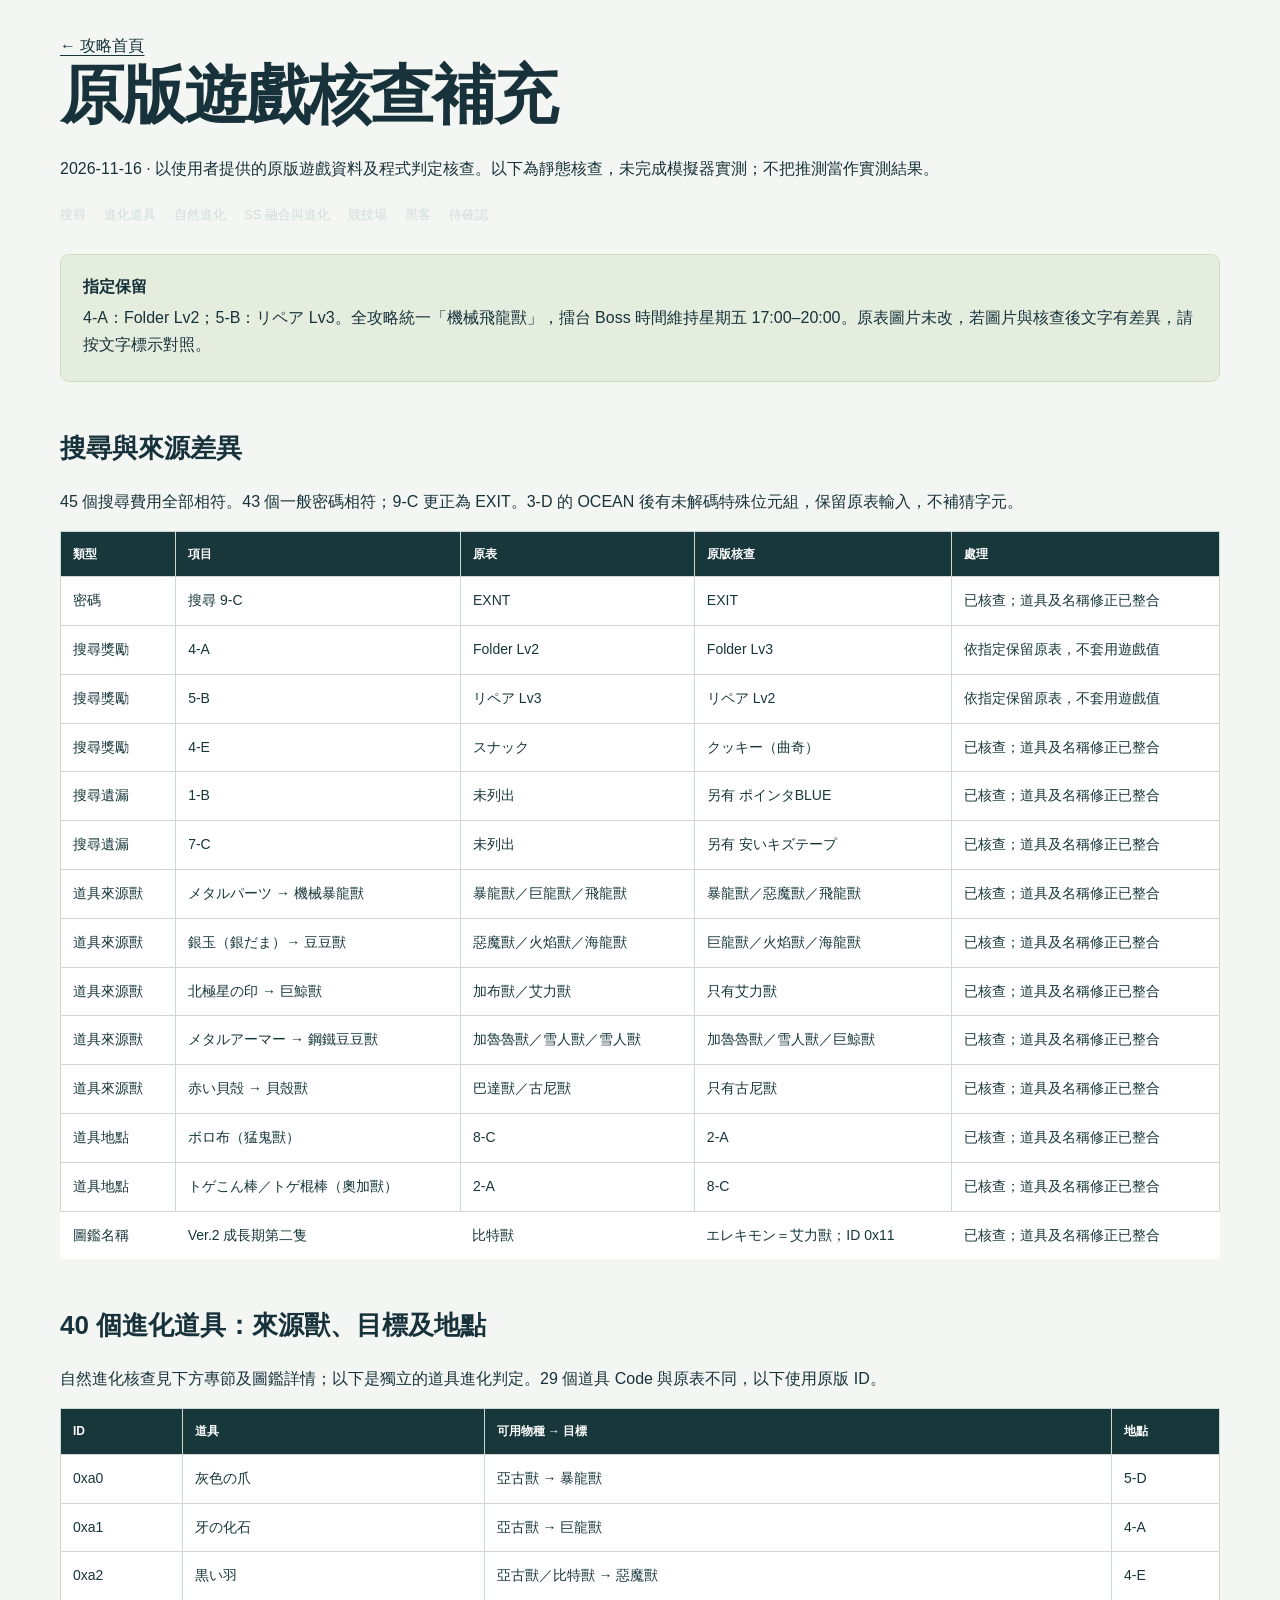
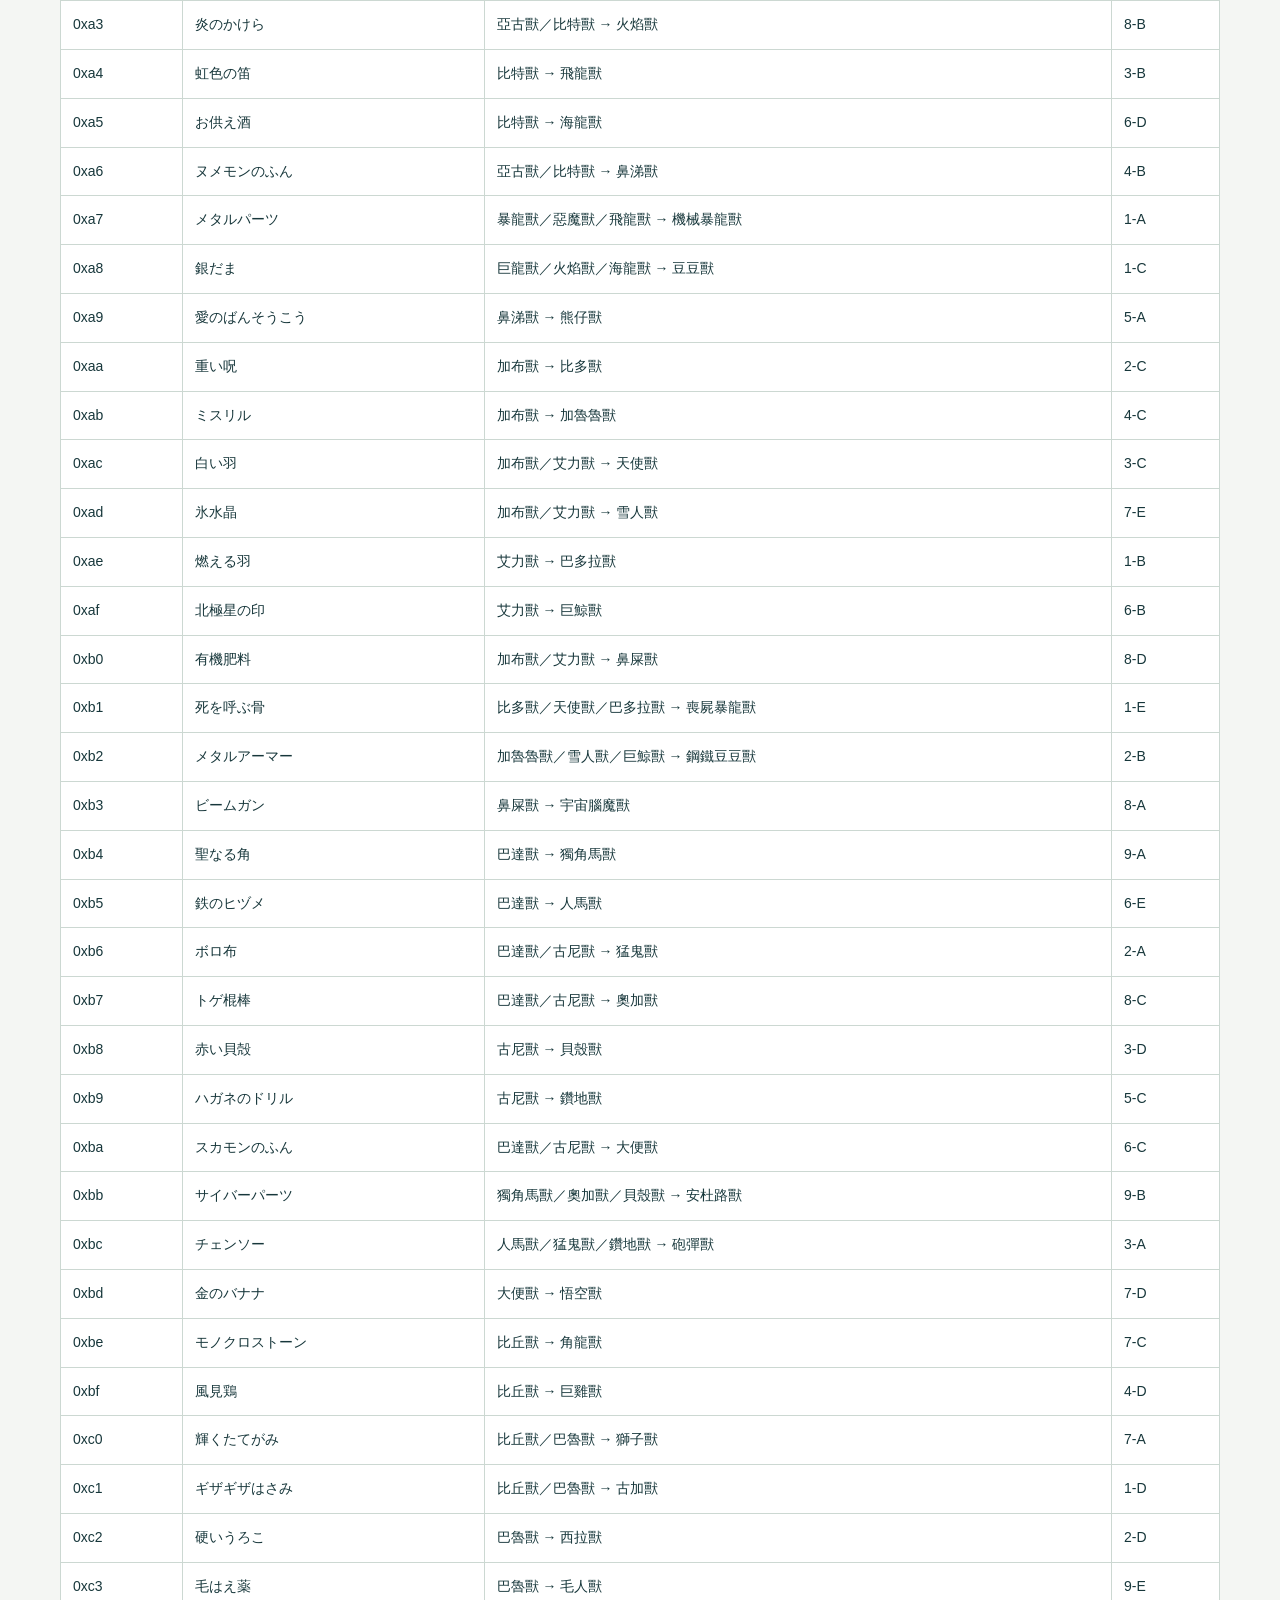
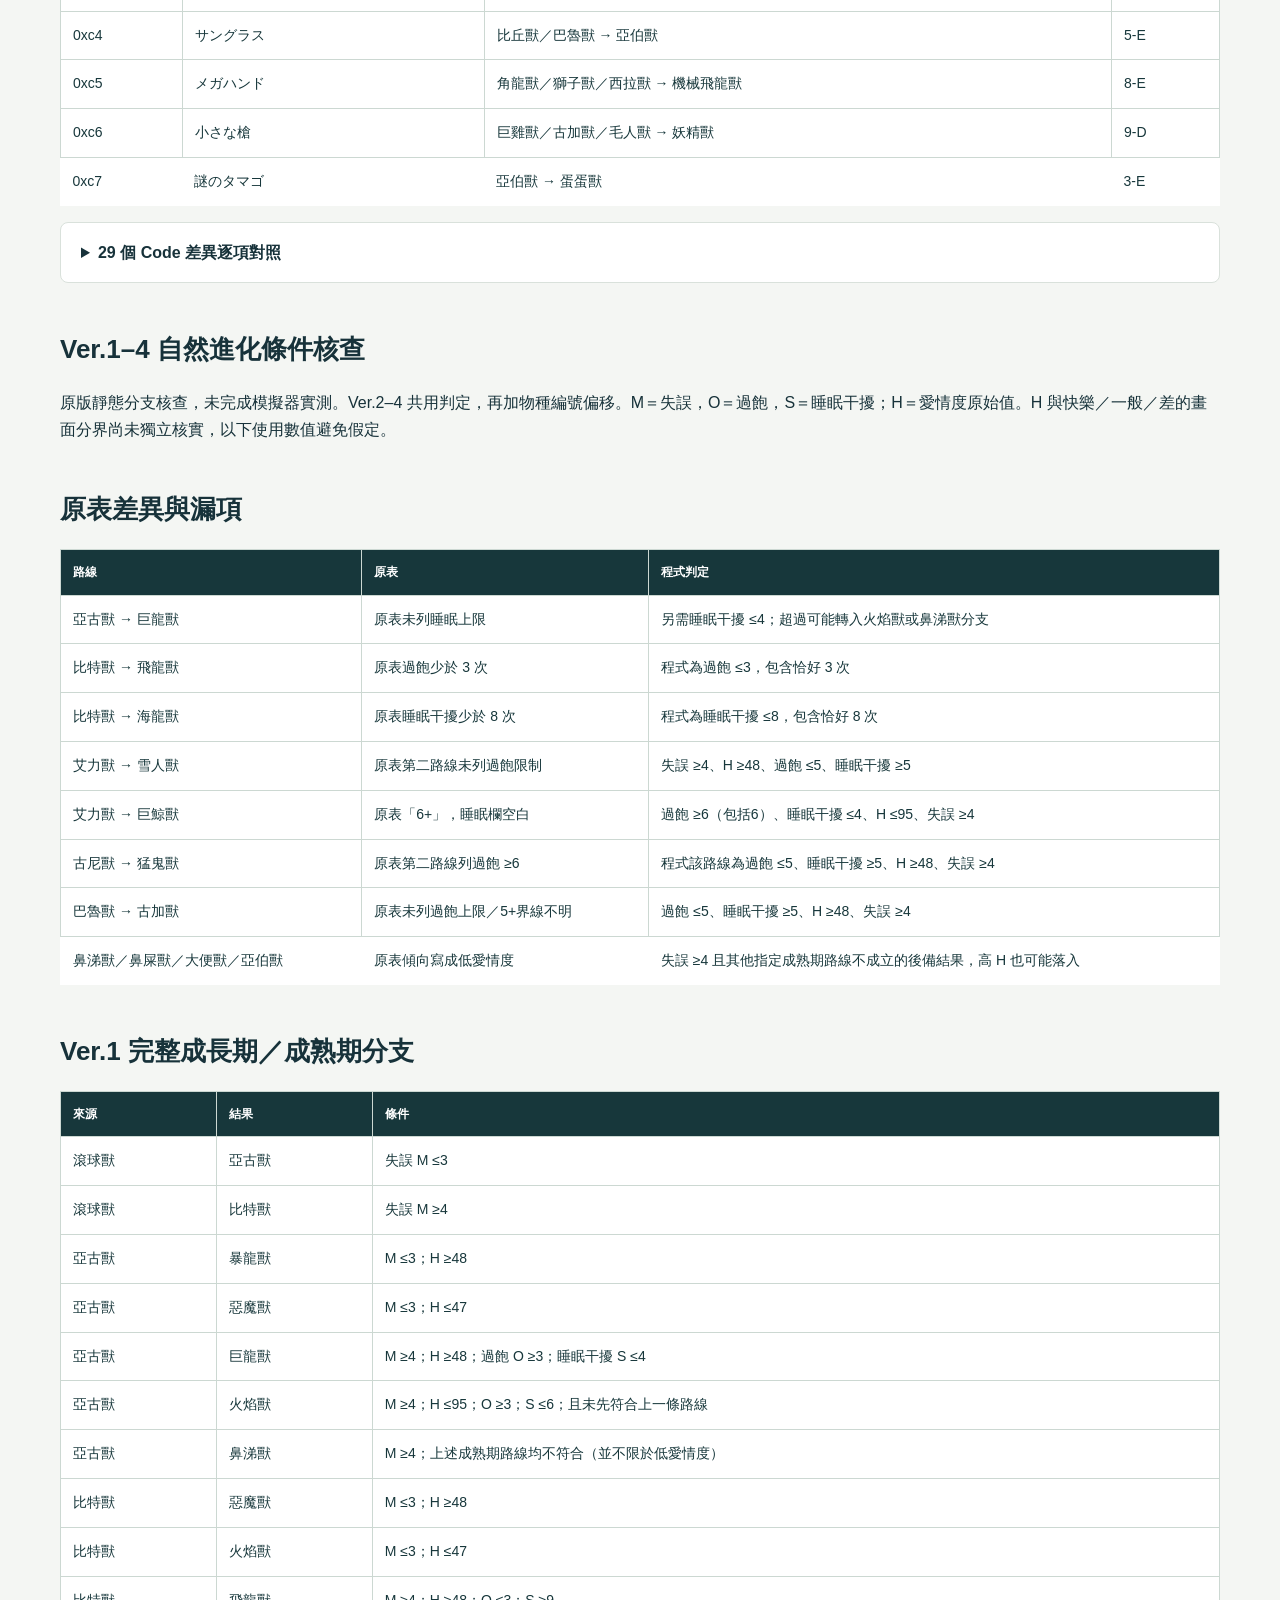
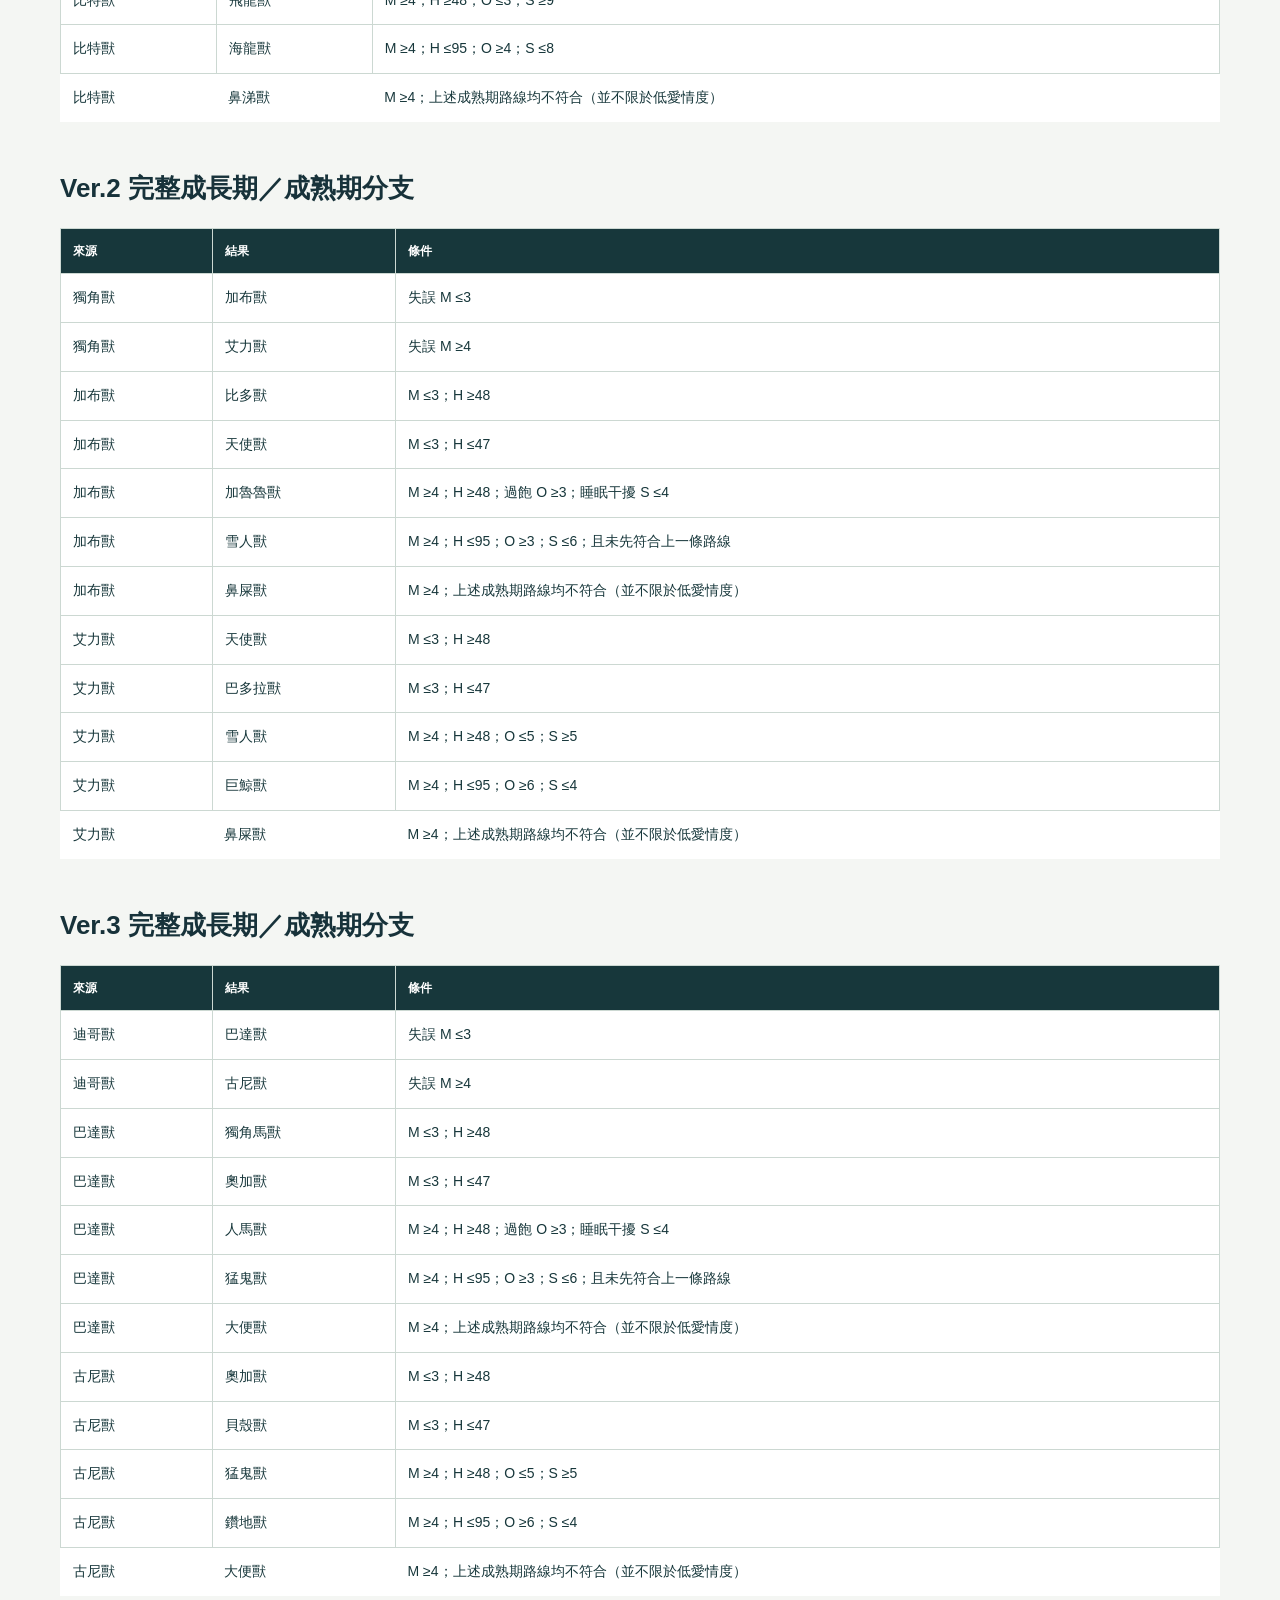
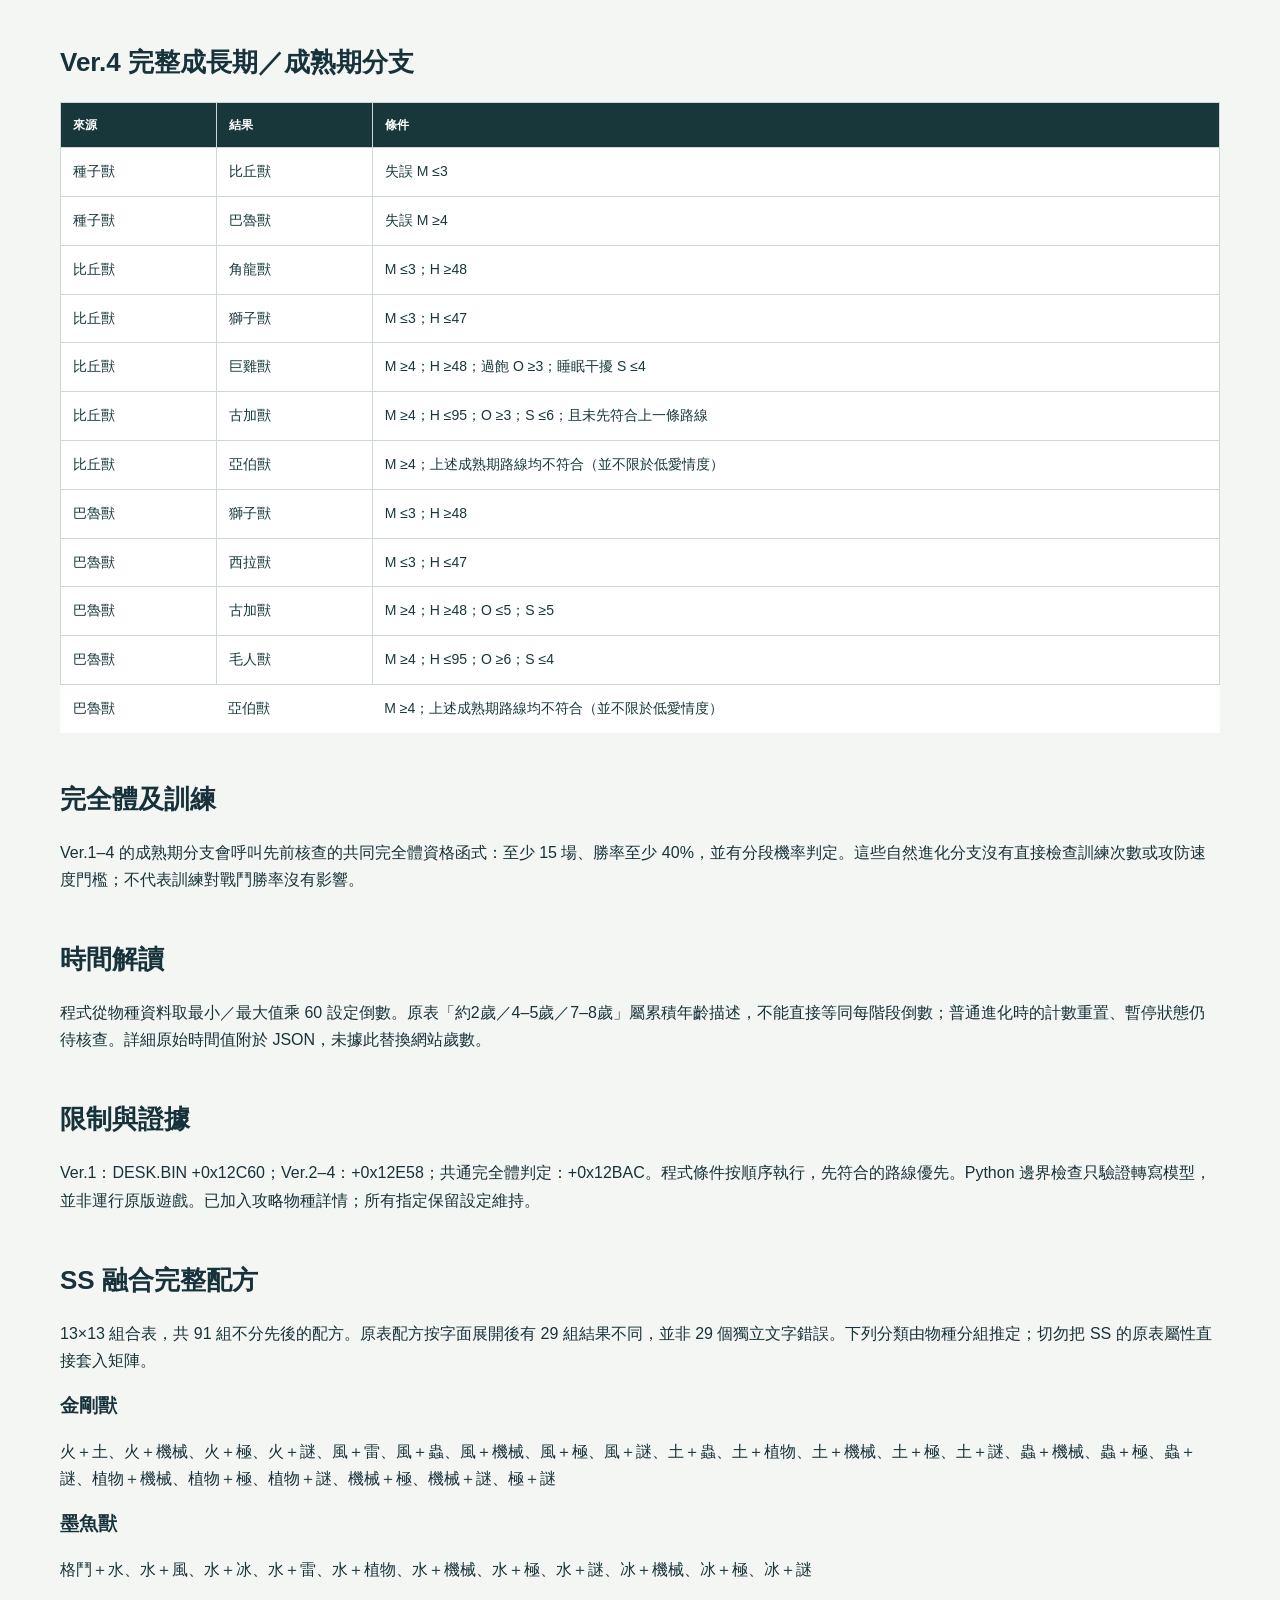
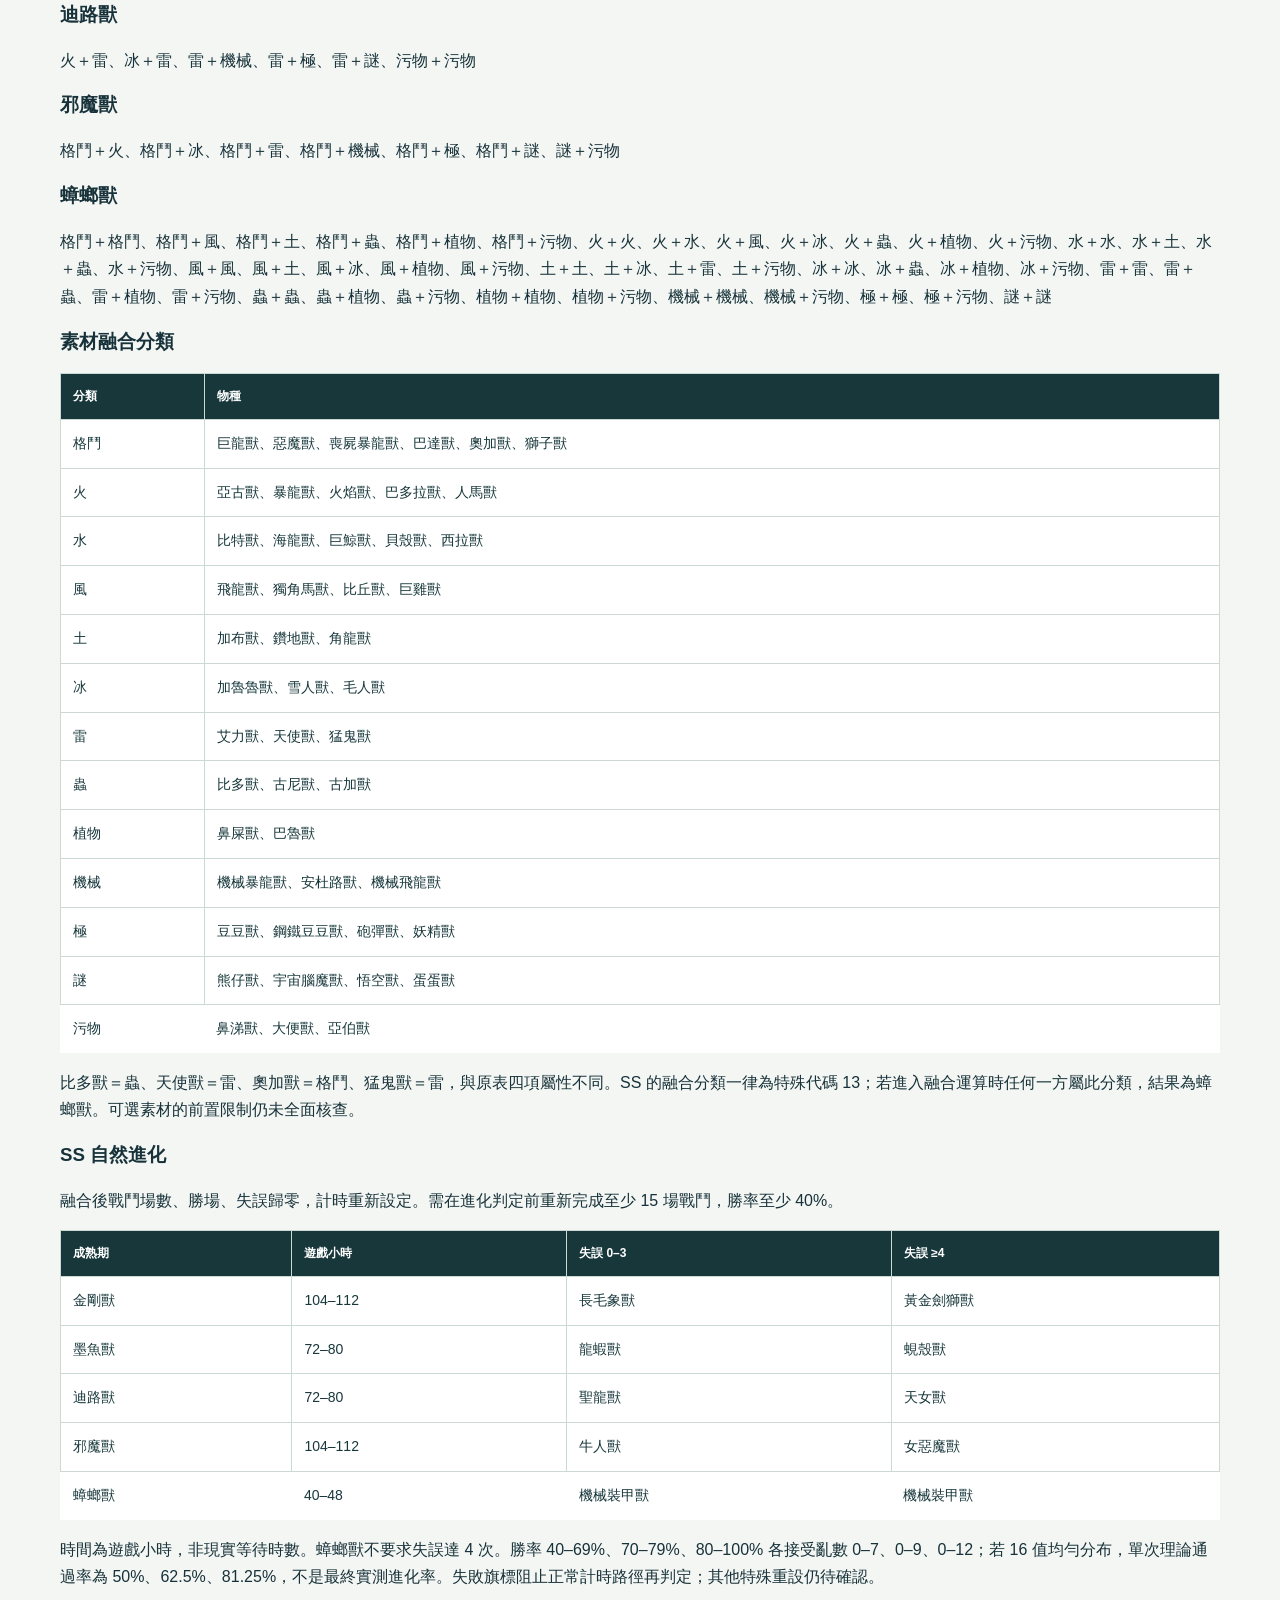
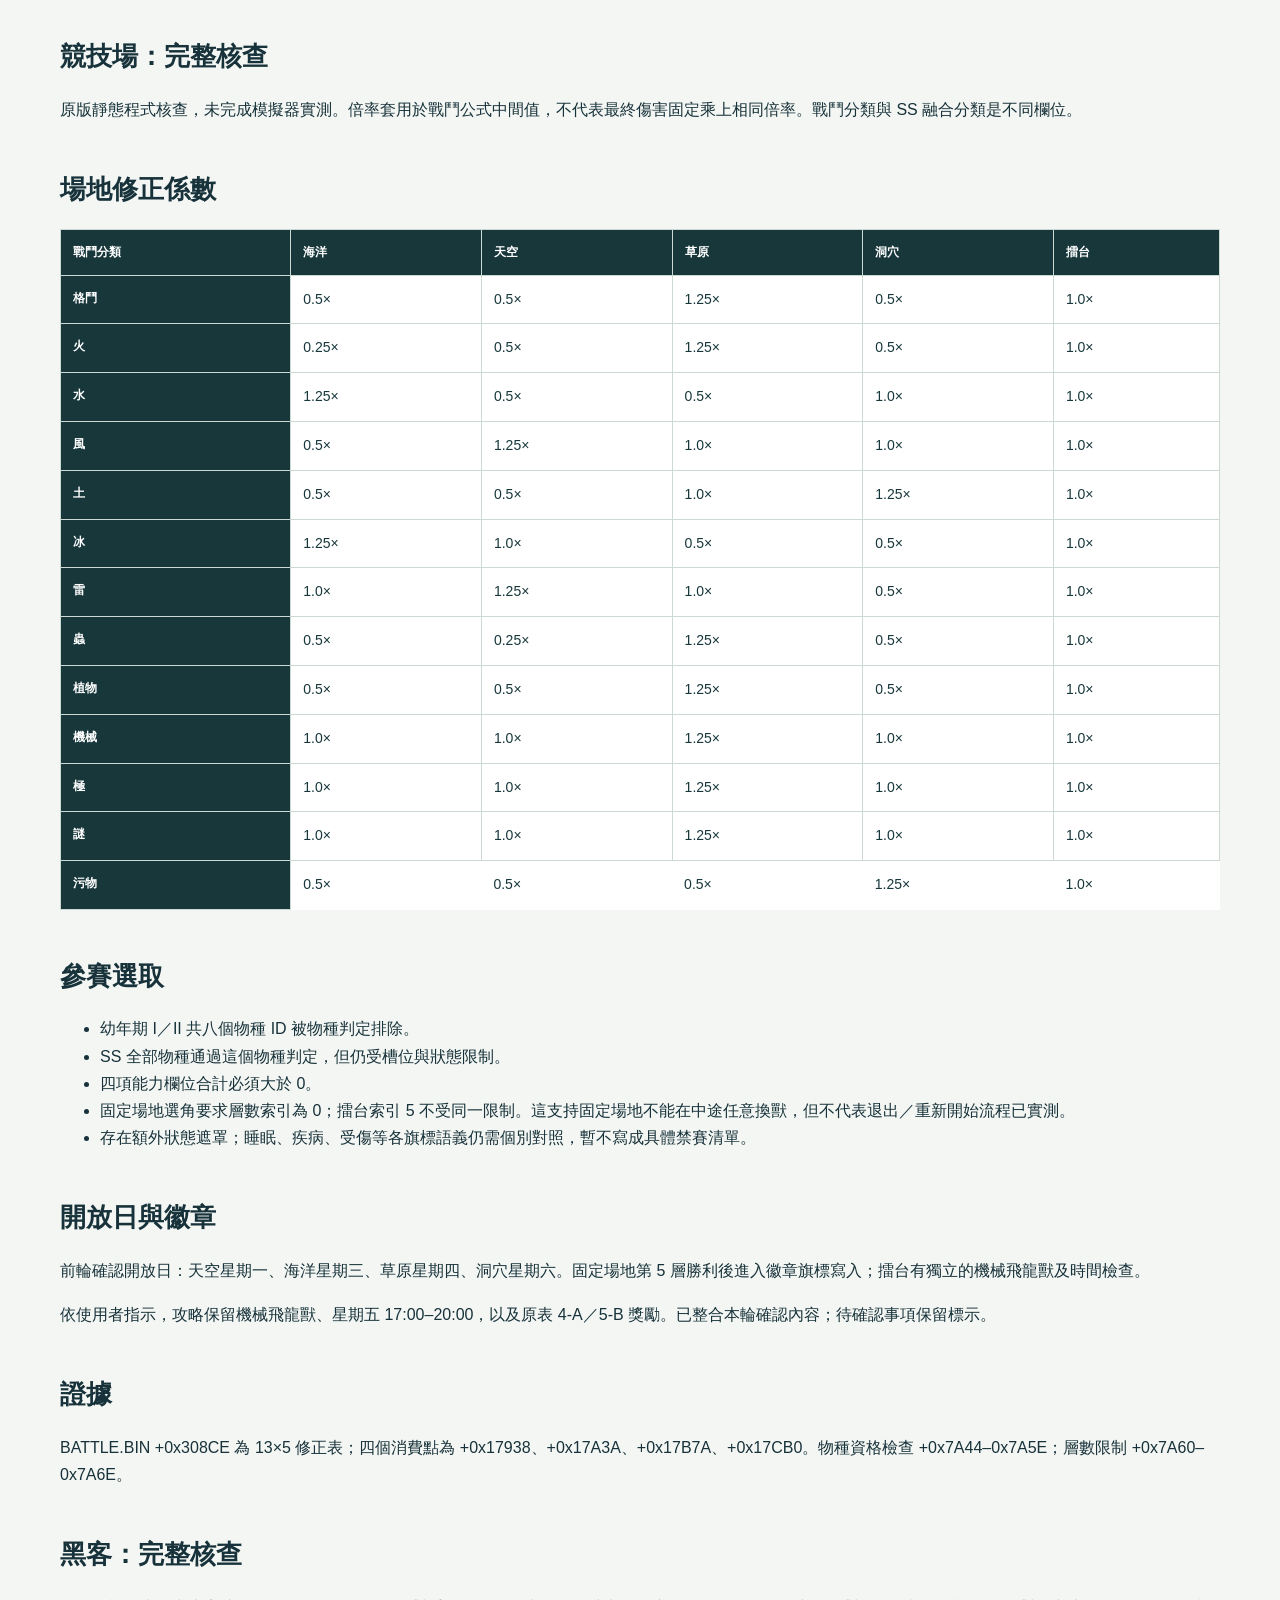
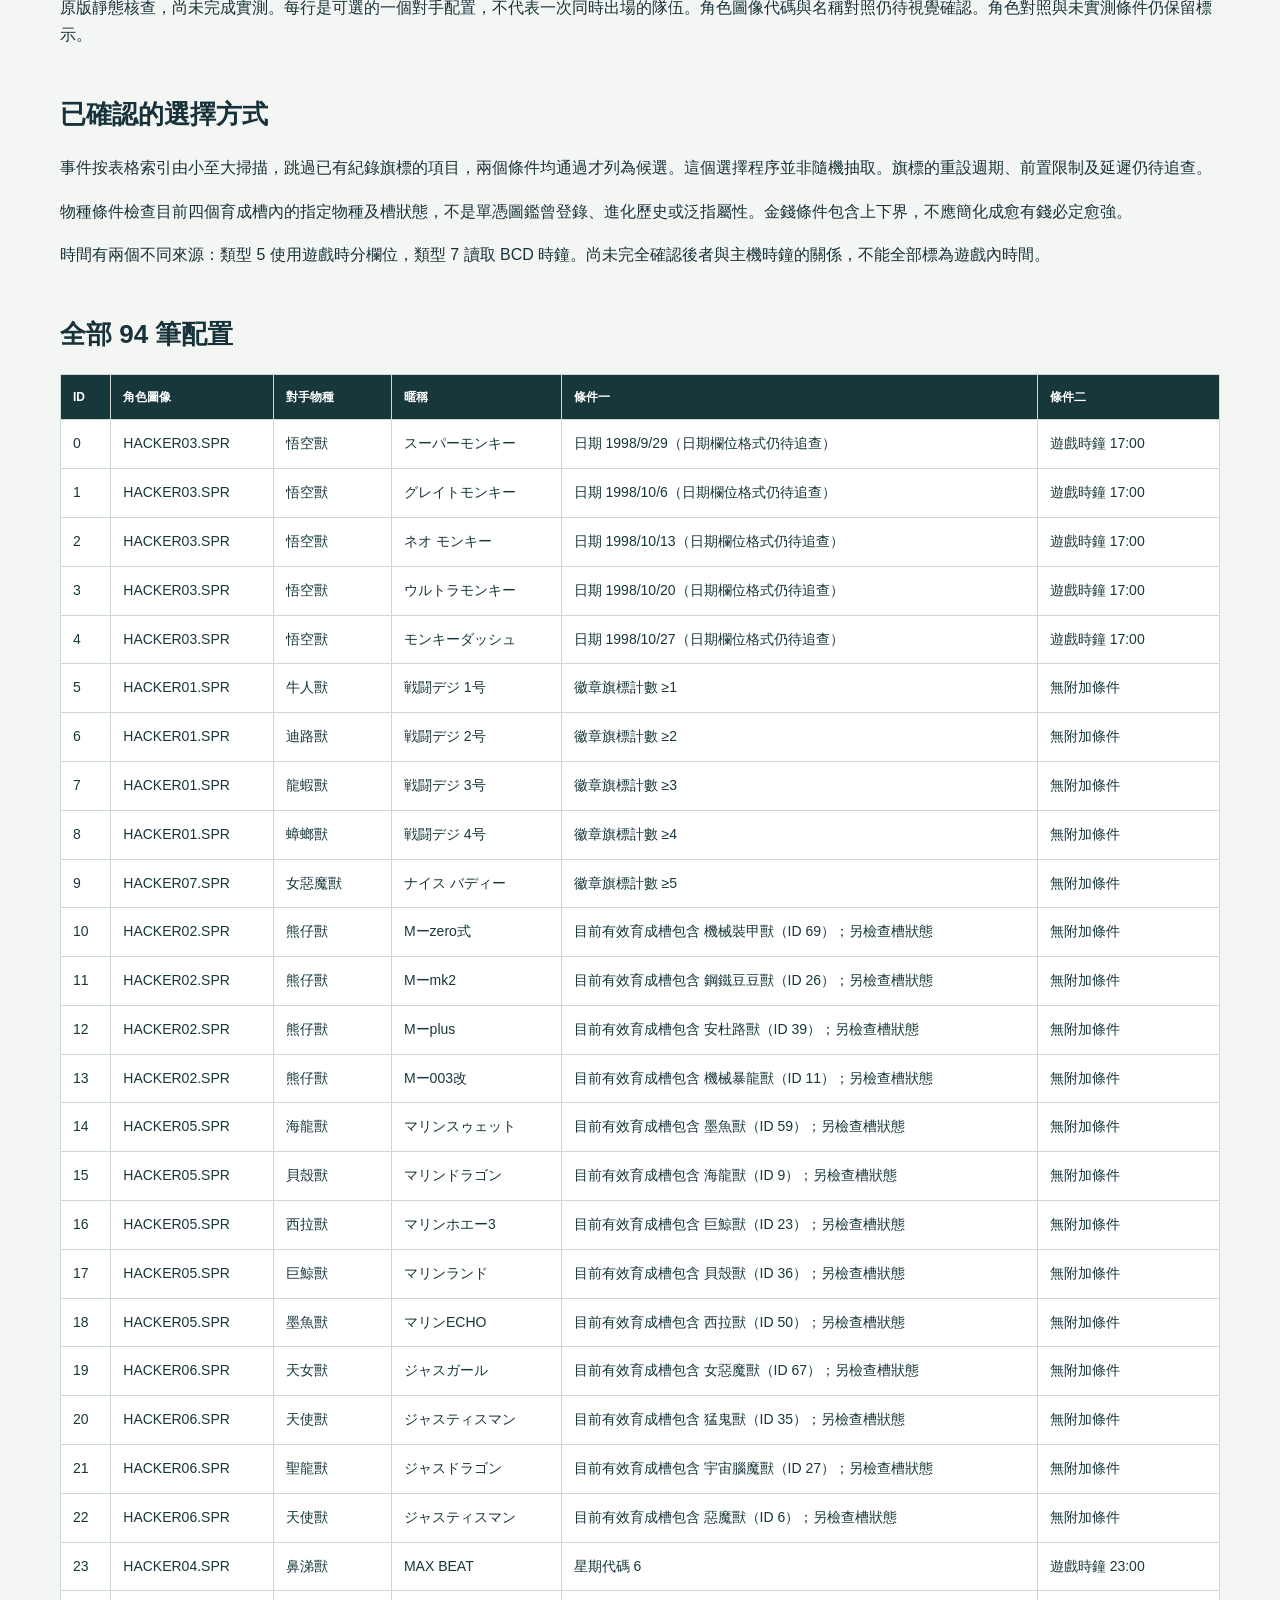
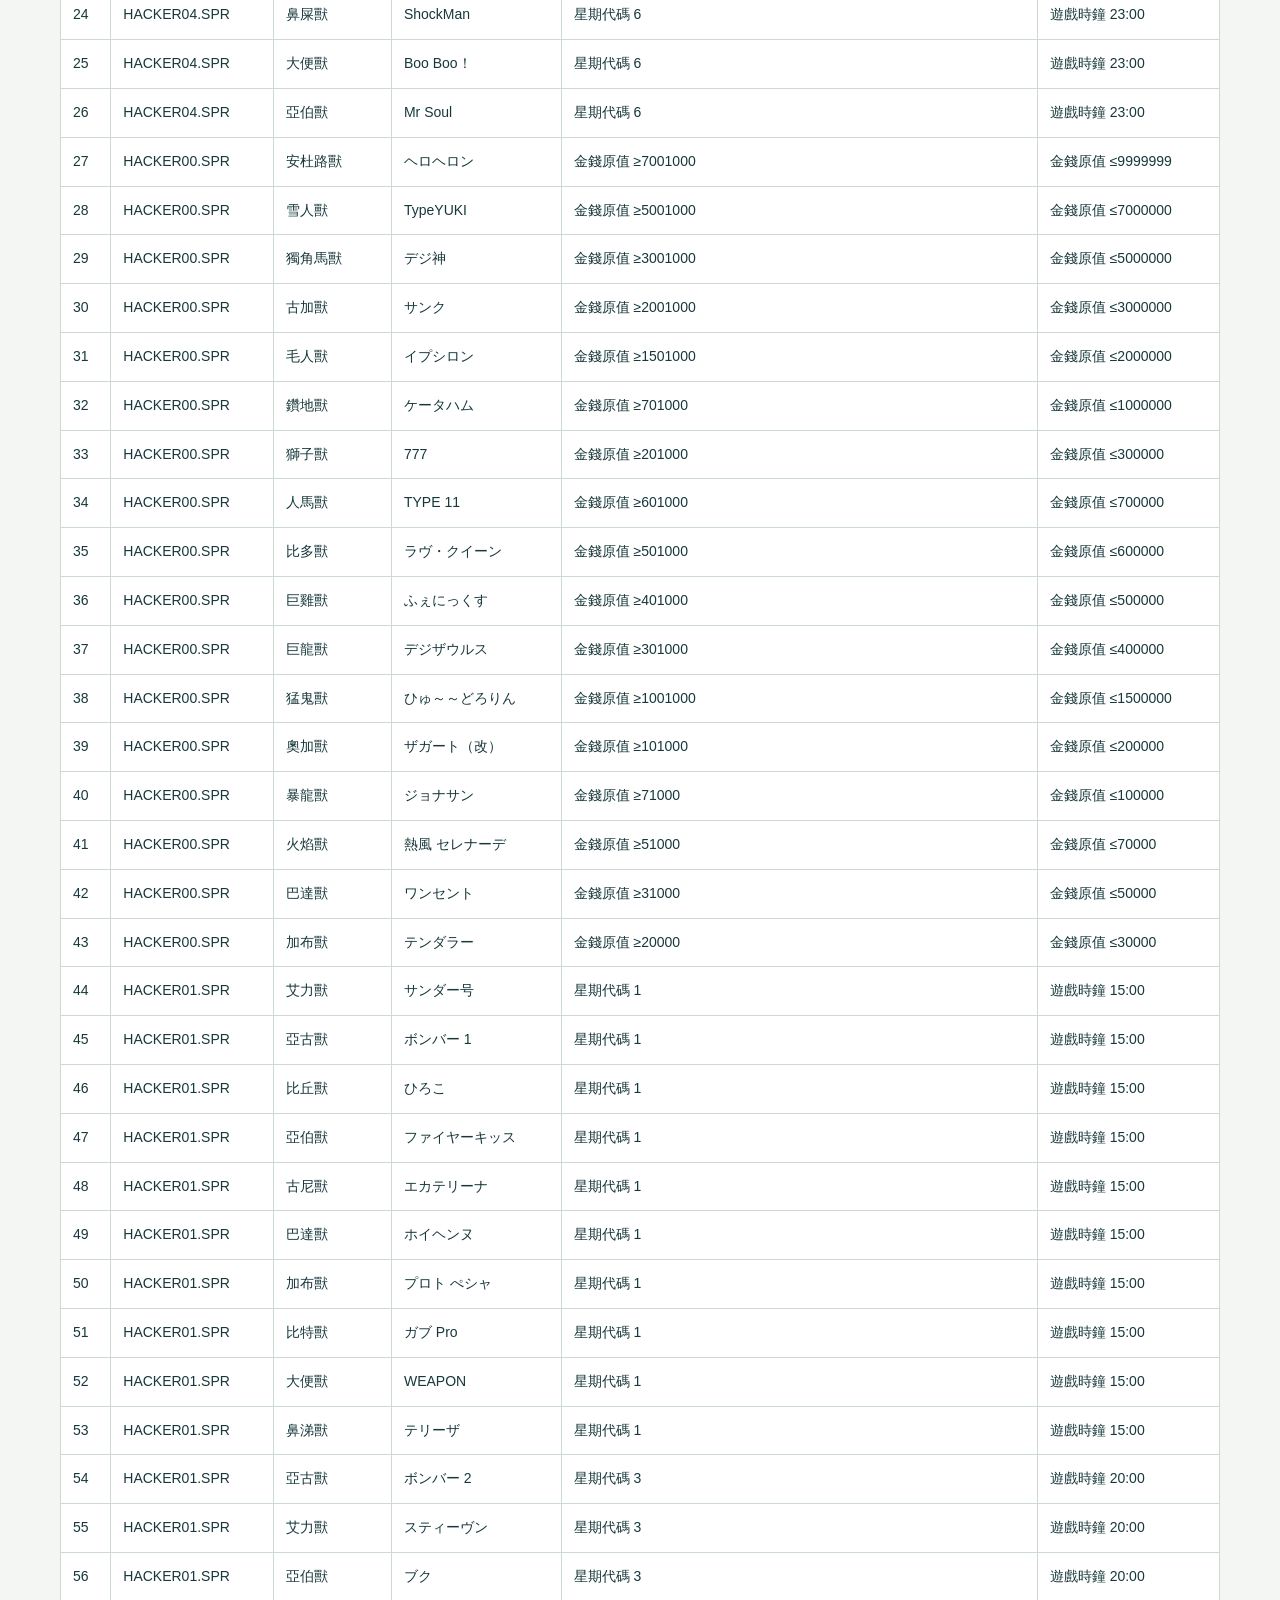
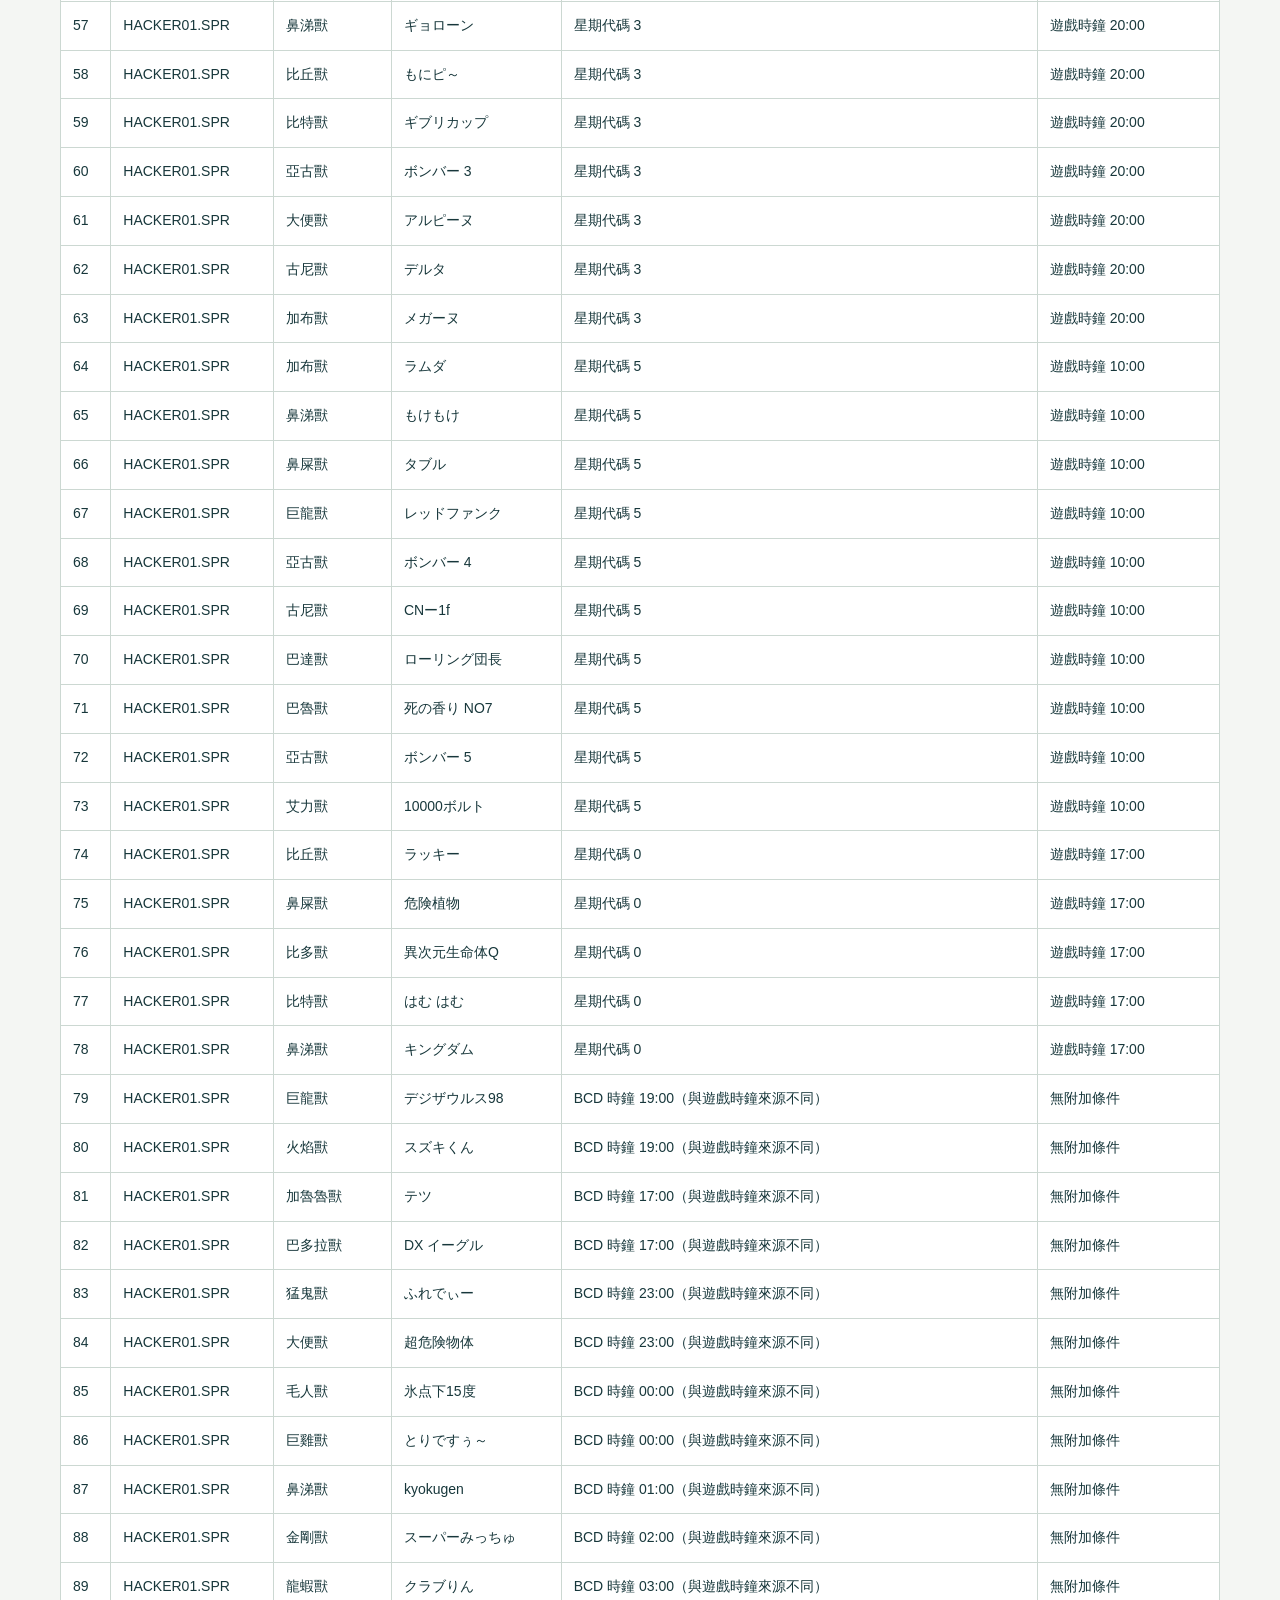
==== commit 33a78a6e: "Add files via upload" ====
--- a/research.html
+++ b/research.html
@@ -1 +1 @@
-<!doctype html><html lang="zh-Hant"><meta charset="utf-8"><meta name="viewport" content="width=device-width,initial-scale=1"><title>原版核查補充 · DigiKidult Ver.S</title><link rel="stylesheet" href="style.css"><style>main{max-width:1200px;margin:auto;padding:32px 20px}.scroll{overflow:auto}table{border-collapse:collapse;background:#fff;color:#17373b;width:100%;font-size:14px}th,td{padding:12px;border:1px solid #ccd8d2;text-align:left;vertical-align:top}th{background:#17373b;color:white}h2{margin-top:48px}nav{display:flex;gap:18px;flex-wrap:wrap;position:static}section{scroll-margin-top:24px}details{margin-top:16px}</style><main><a href="index.html#home">← 攻略首頁</a><h1 id="overview">原版遊戲核查補充</h1><p>2026-11-16 · 以使用者提供的原版遊戲資料及程式判定核查。以下為靜態核查，未完成模擬器實測；不把推測當作實測結果。</p><nav><a href="#search">搜尋</a><a href="#items">進化道具</a><a href="#fusion">SS 融合與進化</a><a href="#arena">競技場</a><a href="#hackers">黑客</a><a href="#pending">待確認</a></nav><div class="notice"><b>指定保留</b><p>4-A：Folder Lv2；5-B：リペア Lv3。全攻略統一「機械飛龍獸」，擂台 Boss 時間維持星期五 17:00–20:00。原表圖片未改，若圖片與核查後文字有差異，請按文字標示對照。</p></div><section id="search"><h2>搜尋與來源差異</h2><p>45 個搜尋費用全部相符。43 個一般密碼相符；9-C 更正為 EXIT。3-D 的 OCEAN 後有未解碼特殊位元組，保留原表輸入，不補猜字元。</p><div class="scroll"><table><thead><tr><th>類型</th><th>項目</th><th>原表</th><th>原版核查</th><th>處理</th></tr></thead><tbody><tr><td>密碼</td><td>搜尋 9-C</td><td>EXNT</td><td>EXIT</td><td>已核查；道具及名稱修正已整合</td></tr><tr><td>搜尋獎勵</td><td>4-A</td><td>Folder Lv2</td><td>Folder Lv3</td><td>依指定保留原表，不套用遊戲值</td></tr><tr><td>搜尋獎勵</td><td>5-B</td><td>リペア Lv3</td><td>リペア Lv2</td><td>依指定保留原表，不套用遊戲值</td></tr><tr><td>搜尋獎勵</td><td>4-E</td><td>スナック</td><td>クッキー（曲奇）</td><td>已核查；道具及名稱修正已整合</td></tr><tr><td>搜尋遺漏</td><td>1-B</td><td>未列出</td><td>另有 ポインタBLUE</td><td>已核查；道具及名稱修正已整合</td></tr><tr><td>搜尋遺漏</td><td>7-C</td><td>未列出</td><td>另有 安いキズテープ</td><td>已核查；道具及名稱修正已整合</td></tr><tr><td>道具來源獸</td><td>メタルパーツ → 機械暴龍獸</td><td>暴龍獸／巨龍獸／飛龍獸</td><td>暴龍獸／惡魔獸／飛龍獸</td><td>已核查；道具及名稱修正已整合</td></tr><tr><td>道具來源獸</td><td>銀玉（銀だま）→ 豆豆獸</td><td>惡魔獸／火焰獸／海龍獸</td><td>巨龍獸／火焰獸／海龍獸</td><td>已核查；道具及名稱修正已整合</td></tr><tr><td>道具來源獸</td><td>北極星の印 → 巨鯨獸</td><td>加布獸／艾力獸</td><td>只有艾力獸</td><td>已核查；道具及名稱修正已整合</td></tr><tr><td>道具來源獸</td><td>メタルアーマー → 鋼鐵豆豆獸</td><td>加魯魯獸／雪人獸／雪人獸</td><td>加魯魯獸／雪人獸／巨鯨獸</td><td>已核查；道具及名稱修正已整合</td></tr><tr><td>道具來源獸</td><td>赤い貝殻 → 貝殼獸</td><td>巴達獸／古尼獸</td><td>只有古尼獸</td><td>已核查；道具及名稱修正已整合</td></tr><tr><td>道具地點</td><td>ボロ布（猛鬼獸）</td><td>8-C</td><td>2-A</td><td>已核查；道具及名稱修正已整合</td></tr><tr><td>道具地點</td><td>トゲこん棒／トゲ棍棒（奧加獸）</td><td>2-A</td><td>8-C</td><td>已核查；道具及名稱修正已整合</td></tr><tr><td>圖鑑名稱</td><td>Ver.2 成長期第二隻</td><td>比特獸</td><td>エレキモン＝艾力獸；ID 0x11</td><td>已核查；道具及名稱修正已整合</td></tr></tbody></table></div></section><section id="items"><h2>40 個進化道具：來源獸、目標及地點</h2><p>圖鑑自然進化門檻仍保留原表；以下是獨立的道具進化判定。29 個道具 Code 與原表不同，以下使用原版 ID。</p><div class="scroll"><table><thead><tr><th>ID</th><th>道具</th><th>可用物種 → 目標</th><th>地點</th></tr></thead><tbody><tr><td>0xa0</td><td>灰色の爪</td><td>亞古獸 → 暴龍獸</td><td>5-D</td></tr><tr><td>0xa1</td><td>牙の化石</td><td>亞古獸 → 巨龍獸</td><td>4-A</td></tr><tr><td>0xa2</td><td>黒い羽</td><td>亞古獸／比特獸 → 惡魔獸</td><td>4-E</td></tr><tr><td>0xa3</td><td>炎のかけら</td><td>亞古獸／比特獸 → 火焰獸</td><td>8-B</td></tr><tr><td>0xa4</td><td>虹色の笛</td><td>比特獸 → 飛龍獸</td><td>3-B</td></tr><tr><td>0xa5</td><td>お供え酒</td><td>比特獸 → 海龍獸</td><td>6-D</td></tr><tr><td>0xa6</td><td>ヌメモンのふん</td><td>亞古獸／比特獸 → 鼻涕獸</td><td>4-B</td></tr><tr><td>0xa7</td><td>メタルパーツ</td><td>暴龍獸／惡魔獸／飛龍獸 → 機械暴龍獸</td><td>1-A</td></tr><tr><td>0xa8</td><td>銀だま</td><td>巨龍獸／火焰獸／海龍獸 → 豆豆獸</td><td>1-C</td></tr><tr><td>0xa9</td><td>愛のばんそうこう</td><td>鼻涕獸 → 熊仔獸</td><td>5-A</td></tr><tr><td>0xaa</td><td>重い呪</td><td>加布獸 → 比多獸</td><td>2-C</td></tr><tr><td>0xab</td><td>ミスリル</td><td>加布獸 → 加魯魯獸</td><td>4-C</td></tr><tr><td>0xac</td><td>白い羽</td><td>加布獸／艾力獸 → 天使獸</td><td>3-C</td></tr><tr><td>0xad</td><td>氷水晶</td><td>加布獸／艾力獸 → 雪人獸</td><td>7-E</td></tr><tr><td>0xae</td><td>燃える羽</td><td>艾力獸 → 巴多拉獸</td><td>1-B</td></tr><tr><td>0xaf</td><td>北極星の印</td><td>艾力獸 → 巨鯨獸</td><td>6-B</td></tr><tr><td>0xb0</td><td>有機肥料</td><td>加布獸／艾力獸 → 鼻屎獸</td><td>8-D</td></tr><tr><td>0xb1</td><td>死を呼ぶ骨</td><td>比多獸／天使獸／巴多拉獸 → 喪屍暴龍獸</td><td>1-E</td></tr><tr><td>0xb2</td><td>メタルアーマー</td><td>加魯魯獸／雪人獸／巨鯨獸 → 鋼鐵豆豆獸</td><td>2-B</td></tr><tr><td>0xb3</td><td>ビームガン</td><td>鼻屎獸 → 宇宙腦魔獸</td><td>8-A</td></tr><tr><td>0xb4</td><td>聖なる角</td><td>巴達獸 → 獨角馬獸</td><td>9-A</td></tr><tr><td>0xb5</td><td>鉄のヒヅメ</td><td>巴達獸 → 人馬獸</td><td>6-E</td></tr><tr><td>0xb6</td><td>ボロ布</td><td>巴達獸／古尼獸 → 猛鬼獸</td><td>2-A</td></tr><tr><td>0xb7</td><td>トゲ棍棒</td><td>巴達獸／古尼獸 → 奧加獸</td><td>8-C</td></tr><tr><td>0xb8</td><td>赤い貝殻</td><td>古尼獸 → 貝殼獸</td><td>3-D</td></tr><tr><td>0xb9</td><td>ハガネのドリル</td><td>古尼獸 → 鑽地獸</td><td>5-C</td></tr><tr><td>0xba</td><td>スカモンのふん</td><td>巴達獸／古尼獸 → 大便獸</td><td>6-C</td></tr><tr><td>0xbb</td><td>サイバーパーツ</td><td>獨角馬獸／奧加獸／貝殼獸 → 安杜路獸</td><td>9-B</td></tr><tr><td>0xbc</td><td>チェンソー</td><td>人馬獸／猛鬼獸／鑽地獸 → 砲彈獸</td><td>3-A</td></tr><tr><td>0xbd</td><td>金のバナナ</td><td>大便獸 → 悟空獸</td><td>7-D</td></tr><tr><td>0xbe</td><td>モノクロストーン</td><td>比丘獸 → 角龍獸</td><td>7-C</td></tr><tr><td>0xbf</td><td>風見鶏</td><td>比丘獸 → 巨雞獸</td><td>4-D</td></tr><tr><td>0xc0</td><td>輝くたてがみ</td><td>比丘獸／巴魯獸 → 獅子獸</td><td>7-A</td></tr><tr><td>0xc1</td><td>ギザギザはさみ</td><td>比丘獸／巴魯獸 → 古加獸</td><td>1-D</td></tr><tr><td>0xc2</td><td>硬いうろこ</td><td>巴魯獸 → 西拉獸</td><td>2-D</td></tr><tr><td>0xc3</td><td>毛はえ薬</td><td>巴魯獸 → 毛人獸</td><td>9-E</td></tr><tr><td>0xc4</td><td>サングラス</td><td>比丘獸／巴魯獸 → 亞伯獸</td><td>5-E</td></tr><tr><td>0xc5</td><td>メガハンド</td><td>角龍獸／獅子獸／西拉獸 → 機械飛龍獸</td><td>8-E</td></tr><tr><td>0xc6</td><td>小さな槍</td><td>巨雞獸／古加獸／毛人獸 → 妖精獸</td><td>9-D</td></tr><tr><td>0xc7</td><td>謎のタマゴ</td><td>亞伯獸 → 蛋蛋獸</td><td>3-E</td></tr></tbody></table></div><details><summary>29 個 Code 差異逐項對照</summary><div class="scroll"><table><thead><tr><th>原表行</th><th>道具</th><th>原表 Code</th><th>原版 Code</th></tr></thead><tbody><tr><td>18</td><td>重い兜</td><td>AB</td><td>0xaa</td></tr><tr><td>19</td><td>ミスリル</td><td>AC</td><td>0xab</td></tr><tr><td>20</td><td>白い羽</td><td>AD</td><td>0xac</td></tr><tr><td>21</td><td>氷水昌</td><td>AE</td><td>0xad</td></tr><tr><td>22</td><td>燃える羽</td><td>AF</td><td>0xae</td></tr><tr><td>23</td><td>北極星の印</td><td>B0</td><td>0xaf</td></tr><tr><td>24</td><td>有機肥料</td><td>B1</td><td>0xb0</td></tr><tr><td>25</td><td>死を呼ぶ骨</td><td>B2</td><td>0xb1</td></tr><tr><td>26</td><td>メタルアーマー</td><td>B3</td><td>0xb2</td></tr><tr><td>27</td><td>ビームガン</td><td>B4</td><td>0xb3</td></tr><tr><td>30</td><td>聖なる角</td><td>B6</td><td>0xb4</td></tr><tr><td>31</td><td>鉄のヒヅメ</td><td>B7</td><td>0xb5</td></tr><tr><td>32</td><td>トゲこん棒</td><td>B8</td><td>0xb7</td></tr><tr><td>33</td><td>ボロ布</td><td>B9</td><td>0xb6</td></tr><tr><td>34</td><td>赤い貝殻</td><td>BA</td><td>0xb8</td></tr><tr><td>35</td><td>鋼のドリル</td><td>BB</td><td>0xb9</td></tr><tr><td>36</td><td>スカモンのふん</td><td>BC</td><td>0xba</td></tr><tr><td>37</td><td>サイバーパーツ</td><td>BD</td><td>0xbb</td></tr><tr><td>38</td><td>チェンソー</td><td>BE</td><td>0xbc</td></tr><tr><td>42</td><td>モノクロストーン</td><td>BF</td><td>0xbe</td></tr><tr><td>43</td><td>風見鶏</td><td>C0</td><td>0xbf</td></tr><tr><td>44</td><td>輝くたてがみ</td><td>C1</td><td>0xc0</td></tr><tr><td>45</td><td>ギザギザばさみ</td><td>C2</td><td>0xc1</td></tr><tr><td>46</td><td>硬いウロコ</td><td>C3</td><td>0xc2</td></tr><tr><td>47</td><td>毛はえ薬</td><td>C4</td><td>0xc3</td></tr><tr><td>48</td><td>サングラス</td><td>C5</td><td>0xc4</td></tr><tr><td>49</td><td>メガバント</td><td>C6</td><td>0xc5</td></tr><tr><td>50</td><td>小さな槍</td><td>C7</td><td>0xc6</td></tr><tr><td>51</td><td>謎のタマゴ</td><td>C8</td><td>0xc7</td></tr></tbody></table></div></details></section><section id="fusion"><h2>SS 融合完整配方</h2><p>13×13 組合表，共 91 組不分先後的配方。原表配方按字面展開後有 29 組結果不同，並非 29 個獨立文字錯誤。下列分類由物種分組推定；切勿把 SS 的原表屬性直接套入矩陣。</p><h3>金剛獸</h3><p>火＋土、火＋機械、火＋極、火＋謎、風＋雷、風＋蟲、風＋機械、風＋極、風＋謎、土＋蟲、土＋植物、土＋機械、土＋極、土＋謎、蟲＋機械、蟲＋極、蟲＋謎、植物＋機械、植物＋極、植物＋謎、機械＋極、機械＋謎、極＋謎</p><h3>墨魚獸</h3><p>格鬥＋水、水＋風、水＋冰、水＋雷、水＋植物、水＋機械、水＋極、水＋謎、冰＋機械、冰＋極、冰＋謎</p><h3>迪路獸</h3><p>火＋雷、冰＋雷、雷＋機械、雷＋極、雷＋謎、污物＋污物</p><h3>邪魔獸</h3><p>格鬥＋火、格鬥＋冰、格鬥＋雷、格鬥＋機械、格鬥＋極、格鬥＋謎、謎＋污物</p><h3>蟑螂獸</h3><p>格鬥＋格鬥、格鬥＋風、格鬥＋土、格鬥＋蟲、格鬥＋植物、格鬥＋污物、火＋火、火＋水、火＋風、火＋冰、火＋蟲、火＋植物、火＋污物、水＋水、水＋土、水＋蟲、水＋污物、風＋風、風＋土、風＋冰、風＋植物、風＋污物、土＋土、土＋冰、土＋雷、土＋污物、冰＋冰、冰＋蟲、冰＋植物、冰＋污物、雷＋雷、雷＋蟲、雷＋植物、雷＋污物、蟲＋蟲、蟲＋植物、蟲＋污物、植物＋植物、植物＋污物、機械＋機械、機械＋污物、極＋極、極＋污物、謎＋謎</p><h3>素材融合分類</h3><div class="scroll"><table><thead><tr><th>分類</th><th>物種</th></tr></thead><tbody><tr><td>格鬥</td><td>巨龍獸、惡魔獸、喪屍暴龍獸、巴達獸、奧加獸、獅子獸</td></tr><tr><td>火</td><td>亞古獸、暴龍獸、火焰獸、巴多拉獸、人馬獸</td></tr><tr><td>水</td><td>比特獸、海龍獸、巨鯨獸、貝殼獸、西拉獸</td></tr><tr><td>風</td><td>飛龍獸、獨角馬獸、比丘獸、巨雞獸</td></tr><tr><td>土</td><td>加布獸、鑽地獸、角龍獸</td></tr><tr><td>冰</td><td>加魯魯獸、雪人獸、毛人獸</td></tr><tr><td>雷</td><td>艾力獸、天使獸、猛鬼獸</td></tr><tr><td>蟲</td><td>比多獸、古尼獸、古加獸</td></tr><tr><td>植物</td><td>鼻屎獸、巴魯獸</td></tr><tr><td>機械</td><td>機械暴龍獸、安杜路獸、機械飛龍獸</td></tr><tr><td>極</td><td>豆豆獸、鋼鐵豆豆獸、砲彈獸、妖精獸</td></tr><tr><td>謎</td><td>熊仔獸、宇宙腦魔獸、悟空獸、蛋蛋獸</td></tr><tr><td>污物</td><td>鼻涕獸、大便獸、亞伯獸</td></tr></tbody></table></div><p>比多獸＝蟲、天使獸＝雷、奧加獸＝格鬥、猛鬼獸＝雷，與原表四項屬性不同。SS 的融合分類一律為特殊代碼 13；若進入融合運算時任何一方屬此分類，結果為蟑螂獸。可選素材的前置限制仍未全面核查。</p><h3>SS 自然進化</h3><p>融合後戰鬥場數、勝場、失誤歸零，計時重新設定。需在進化判定前重新完成至少 15 場戰鬥，勝率至少 40%。</p><div class="scroll"><table><thead><tr><th>成熟期</th><th>遊戲小時</th><th>失誤 0–3</th><th>失誤 ≥4</th></tr></thead><tbody><tr><td>金剛獸</td><td>104–112</td><td>長毛象獸</td><td>黃金劍獅獸</td></tr><tr><td>墨魚獸</td><td>72–80</td><td>龍蝦獸</td><td>蜆殼獸</td></tr><tr><td>迪路獸</td><td>72–80</td><td>聖龍獸</td><td>天女獸</td></tr><tr><td>邪魔獸</td><td>104–112</td><td>牛人獸</td><td>女惡魔獸</td></tr><tr><td>蟑螂獸</td><td>40–48</td><td>機械裝甲獸</td><td>機械裝甲獸</td></tr></tbody></table></div><p>時間為遊戲小時，非現實等待時數。蟑螂獸不要求失誤達 4 次。勝率 40–69%、70–79%、80–100% 各接受亂數 0–7、0–9、0–12；若 16 值均勻分布，單次理論通過率為 50%、62.5%、81.25%，不是最終實測進化率。失敗旗標阻止正常計時路徑再判定；其他特殊重設仍待確認。</p></section><section id="arena"><h2>競技場：完整核查</h2><p>原版靜態程式核查，未完成模擬器實測。倍率套用於戰鬥公式中間值，不代表最終傷害固定乘上相同倍率。戰鬥分類與 SS 融合分類是不同欄位。</p><h2>場地修正係數</h2><div class="scroll"><table><tr><th>戰鬥分類</th><th>海洋</th><th>天空</th><th>草原</th><th>洞穴</th><th>擂台</th></tr><tr><th>格鬥</th><td>0.5×</td><td>0.5×</td><td>1.25×</td><td>0.5×</td><td>1.0×</td></tr><tr><th>火</th><td>0.25×</td><td>0.5×</td><td>1.25×</td><td>0.5×</td><td>1.0×</td></tr><tr><th>水</th><td>1.25×</td><td>0.5×</td><td>0.5×</td><td>1.0×</td><td>1.0×</td></tr><tr><th>風</th><td>0.5×</td><td>1.25×</td><td>1.0×</td><td>1.0×</td><td>1.0×</td></tr><tr><th>土</th><td>0.5×</td><td>0.5×</td><td>1.0×</td><td>1.25×</td><td>1.0×</td></tr><tr><th>冰</th><td>1.25×</td><td>1.0×</td><td>0.5×</td><td>0.5×</td><td>1.0×</td></tr><tr><th>雷</th><td>1.0×</td><td>1.25×</td><td>1.0×</td><td>0.5×</td><td>1.0×</td></tr><tr><th>蟲</th><td>0.5×</td><td>0.25×</td><td>1.25×</td><td>0.5×</td><td>1.0×</td></tr><tr><th>植物</th><td>0.5×</td><td>0.5×</td><td>1.25×</td><td>0.5×</td><td>1.0×</td></tr><tr><th>機械</th><td>1.0×</td><td>1.0×</td><td>1.25×</td><td>1.0×</td><td>1.0×</td></tr><tr><th>極</th><td>1.0×</td><td>1.0×</td><td>1.25×</td><td>1.0×</td><td>1.0×</td></tr><tr><th>謎</th><td>1.0×</td><td>1.0×</td><td>1.25×</td><td>1.0×</td><td>1.0×</td></tr><tr><th>污物</th><td>0.5×</td><td>0.5×</td><td>0.5×</td><td>1.25×</td><td>1.0×</td></tr></table></div><h2>參賽選取</h2><ul><li>幼年期 I／II 共八個物種 ID 被物種判定排除。</li><li>SS 全部物種通過這個物種判定，但仍受槽位與狀態限制。</li><li>四項能力欄位合計必須大於 0。</li><li>固定場地選角要求層數索引為 0；擂台索引 5 不受同一限制。這支持固定場地不能在中途任意換獸，但不代表退出／重新開始流程已實測。</li><li>存在額外狀態遮罩；睡眠、疾病、受傷等各旗標語義仍需個別對照，暫不寫成具體禁賽清單。</li></ul><h2>開放日與徽章</h2><p>前輪確認開放日：天空星期一、海洋星期三、草原星期四、洞穴星期六。固定場地第 5 層勝利後進入徽章旗標寫入；擂台有獨立的機械飛龍獸及時間檢查。</p><p>依使用者指示，攻略保留機械飛龍獸、星期五 17:00–20:00，以及原表 4-A／5-B 獎勵。已整合本輪確認內容；待確認事項保留標示。</p><h2>證據</h2><p>BATTLE.BIN +0x308CE 為 13×5 修正表；四個消費點為 +0x17938、+0x17A3A、+0x17B7A、+0x17CB0。物種資格檢查 +0x7A44–0x7A5E；層數限制 +0x7A60–0x7A6E。</p></section><section id="hackers"><h2>黑客：完整核查</h2><p class="note">原版靜態核查，尚未完成實測。每行是可選的一個對手配置，不代表一次同時出場的隊伍。角色圖像代碼與名稱對照仍待視覺確認。角色對照與未實測條件仍保留標示。</p><h2>已確認的選擇方式</h2><p>事件按表格索引由小至大掃描，跳過已有紀錄旗標的項目，兩個條件均通過才列為候選。這個選擇程序並非隨機抽取。旗標的重設週期、前置限制及延遲仍待追查。</p><p>物種條件檢查目前四個育成槽內的指定物種及槽狀態，不是單憑圖鑑曾登錄、進化歷史或泛指屬性。金錢條件包含上下界，不應簡化成愈有錢必定愈強。</p><p>時間有兩個不同來源：類型 5 使用遊戲時分欄位，類型 7 讀取 BCD 時鐘。尚未完全確認後者與主機時鐘的關係，不能全部標為遊戲內時間。</p><h2>全部 94 筆配置</h2><div class="scroll"><table><tr><th>ID</th><th>角色圖像</th><th>對手物種</th><th>暱稱</th><th>條件一</th><th>條件二</th></tr><tr><td>0</td><td>HACKER03.SPR</td><td>悟空獸</td><td>スーパーモンキー</td><td>日期 1998/9/29（日期欄位格式仍待追查）</td><td>遊戲時鐘 17:00</td></tr><tr><td>1</td><td>HACKER03.SPR</td><td>悟空獸</td><td>グレイトモンキー</td><td>日期 1998/10/6（日期欄位格式仍待追查）</td><td>遊戲時鐘 17:00</td></tr><tr><td>2</td><td>HACKER03.SPR</td><td>悟空獸</td><td>ネオ モンキー</td><td>日期 1998/10/13（日期欄位格式仍待追查）</td><td>遊戲時鐘 17:00</td></tr><tr><td>3</td><td>HACKER03.SPR</td><td>悟空獸</td><td>ウルトラモンキー</td><td>日期 1998/10/20（日期欄位格式仍待追查）</td><td>遊戲時鐘 17:00</td></tr><tr><td>4</td><td>HACKER03.SPR</td><td>悟空獸</td><td>モンキーダッシュ</td><td>日期 1998/10/27（日期欄位格式仍待追查）</td><td>遊戲時鐘 17:00</td></tr><tr><td>5</td><td>HACKER01.SPR</td><td>牛人獸</td><td>戦闘デジ 1号</td><td>徽章旗標計數 ≥1</td><td>無附加條件</td></tr><tr><td>6</td><td>HACKER01.SPR</td><td>迪路獸</td><td>戦闘デジ 2号</td><td>徽章旗標計數 ≥2</td><td>無附加條件</td></tr><tr><td>7</td><td>HACKER01.SPR</td><td>龍蝦獸</td><td>戦闘デジ 3号</td><td>徽章旗標計數 ≥3</td><td>無附加條件</td></tr><tr><td>8</td><td>HACKER01.SPR</td><td>蟑螂獸</td><td>戦闘デジ 4号</td><td>徽章旗標計數 ≥4</td><td>無附加條件</td></tr><tr><td>9</td><td>HACKER07.SPR</td><td>女惡魔獸</td><td>ナイス バディー</td><td>徽章旗標計數 ≥5</td><td>無附加條件</td></tr><tr><td>10</td><td>HACKER02.SPR</td><td>熊仔獸</td><td>Mーzero式</td><td>目前有效育成槽包含 機械裝甲獸（ID 69）；另檢查槽狀態</td><td>無附加條件</td></tr><tr><td>11</td><td>HACKER02.SPR</td><td>熊仔獸</td><td>Mーmk2</td><td>目前有效育成槽包含 鋼鐵豆豆獸（ID 26）；另檢查槽狀態</td><td>無附加條件</td></tr><tr><td>12</td><td>HACKER02.SPR</td><td>熊仔獸</td><td>Mーplus</td><td>目前有效育成槽包含 安杜路獸（ID 39）；另檢查槽狀態</td><td>無附加條件</td></tr><tr><td>13</td><td>HACKER02.SPR</td><td>熊仔獸</td><td>Mー003改</td><td>目前有效育成槽包含 機械暴龍獸（ID 11）；另檢查槽狀態</td><td>無附加條件</td></tr><tr><td>14</td><td>HACKER05.SPR</td><td>海龍獸</td><td>マリンスゥェット</td><td>目前有效育成槽包含 墨魚獸（ID 59）；另檢查槽狀態</td><td>無附加條件</td></tr><tr><td>15</td><td>HACKER05.SPR</td><td>貝殼獸</td><td>マリンドラゴン</td><td>目前有效育成槽包含 海龍獸（ID 9）；另檢查槽狀態</td><td>無附加條件</td></tr><tr><td>16</td><td>HACKER05.SPR</td><td>西拉獸</td><td>マリンホエー3</td><td>目前有效育成槽包含 巨鯨獸（ID 23）；另檢查槽狀態</td><td>無附加條件</td></tr><tr><td>17</td><td>HACKER05.SPR</td><td>巨鯨獸</td><td>マリンランド</td><td>目前有效育成槽包含 貝殼獸（ID 36）；另檢查槽狀態</td><td>無附加條件</td></tr><tr><td>18</td><td>HACKER05.SPR</td><td>墨魚獸</td><td>マリンECHO</td><td>目前有效育成槽包含 西拉獸（ID 50）；另檢查槽狀態</td><td>無附加條件</td></tr><tr><td>19</td><td>HACKER06.SPR</td><td>天女獸</td><td>ジャスガール</td><td>目前有效育成槽包含 女惡魔獸（ID 67）；另檢查槽狀態</td><td>無附加條件</td></tr><tr><td>20</td><td>HACKER06.SPR</td><td>天使獸</td><td>ジャスティスマン</td><td>目前有效育成槽包含 猛鬼獸（ID 35）；另檢查槽狀態</td><td>無附加條件</td></tr><tr><td>21</td><td>HACKER06.SPR</td><td>聖龍獸</td><td>ジャスドラゴン</td><td>目前有效育成槽包含 宇宙腦魔獸（ID 27）；另檢查槽狀態</td><td>無附加條件</td></tr><tr><td>22</td><td>HACKER06.SPR</td><td>天使獸</td><td>ジャスティスマン</td><td>目前有效育成槽包含 惡魔獸（ID 6）；另檢查槽狀態</td><td>無附加條件</td></tr><tr><td>23</td><td>HACKER04.SPR</td><td>鼻涕獸</td><td>MAX BEAT</td><td>星期代碼 6</td><td>遊戲時鐘 23:00</td></tr><tr><td>24</td><td>HACKER04.SPR</td><td>鼻屎獸</td><td>ShockMan</td><td>星期代碼 6</td><td>遊戲時鐘 23:00</td></tr><tr><td>25</td><td>HACKER04.SPR</td><td>大便獸</td><td>Boo Boo！</td><td>星期代碼 6</td><td>遊戲時鐘 23:00</td></tr><tr><td>26</td><td>HACKER04.SPR</td><td>亞伯獸</td><td>Mr Soul</td><td>星期代碼 6</td><td>遊戲時鐘 23:00</td></tr><tr><td>27</td><td>HACKER00.SPR</td><td>安杜路獸</td><td>ヘロヘロン</td><td>金錢原值 ≥7001000</td><td>金錢原值 ≤9999999</td></tr><tr><td>28</td><td>HACKER00.SPR</td><td>雪人獸</td><td>TypeYUKI</td><td>金錢原值 ≥5001000</td><td>金錢原值 ≤7000000</td></tr><tr><td>29</td><td>HACKER00.SPR</td><td>獨角馬獸</td><td>デジ神</td><td>金錢原值 ≥3001000</td><td>金錢原值 ≤5000000</td></tr><tr><td>30</td><td>HACKER00.SPR</td><td>古加獸</td><td>サンク</td><td>金錢原值 ≥2001000</td><td>金錢原值 ≤3000000</td></tr><tr><td>31</td><td>HACKER00.SPR</td><td>毛人獸</td><td>イプシロン</td><td>金錢原值 ≥1501000</td><td>金錢原值 ≤2000000</td></tr><tr><td>32</td><td>HACKER00.SPR</td><td>鑽地獸</td><td>ケータハム</td><td>金錢原值 ≥701000</td><td>金錢原值 ≤1000000</td></tr><tr><td>33</td><td>HACKER00.SPR</td><td>獅子獸</td><td>777</td><td>金錢原值 ≥201000</td><td>金錢原值 ≤300000</td></tr><tr><td>34</td><td>HACKER00.SPR</td><td>人馬獸</td><td>TYPE 11</td><td>金錢原值 ≥601000</td><td>金錢原值 ≤700000</td></tr><tr><td>35</td><td>HACKER00.SPR</td><td>比多獸</td><td>ラヴ・クイーン</td><td>金錢原值 ≥501000</td><td>金錢原值 ≤600000</td></tr><tr><td>36</td><td>HACKER00.SPR</td><td>巨雞獸</td><td>ふぇにっくす</td><td>金錢原值 ≥401000</td><td>金錢原值 ≤500000</td></tr><tr><td>37</td><td>HACKER00.SPR</td><td>巨龍獸</td><td>デジザウルス</td><td>金錢原值 ≥301000</td><td>金錢原值 ≤400000</td></tr><tr><td>38</td><td>HACKER00.SPR</td><td>猛鬼獸</td><td>ひゅ～～どろりん</td><td>金錢原值 ≥1001000</td><td>金錢原值 ≤1500000</td></tr><tr><td>39</td><td>HACKER00.SPR</td><td>奧加獸</td><td>ザガート（改）</td><td>金錢原值 ≥101000</td><td>金錢原值 ≤200000</td></tr><tr><td>40</td><td>HACKER00.SPR</td><td>暴龍獸</td><td>ジョナサン</td><td>金錢原值 ≥71000</td><td>金錢原值 ≤100000</td></tr><tr><td>41</td><td>HACKER00.SPR</td><td>火焰獸</td><td>熱風 セレナーデ</td><td>金錢原值 ≥51000</td><td>金錢原值 ≤70000</td></tr><tr><td>42</td><td>HACKER00.SPR</td><td>巴達獸</td><td>ワンセント</td><td>金錢原值 ≥31000</td><td>金錢原值 ≤50000</td></tr><tr><td>43</td><td>HACKER00.SPR</td><td>加布獸</td><td>テンダラー</td><td>金錢原值 ≥20000</td><td>金錢原值 ≤30000</td></tr><tr><td>44</td><td>HACKER01.SPR</td><td>艾力獸</td><td>サンダー号</td><td>星期代碼 1</td><td>遊戲時鐘 15:00</td></tr><tr><td>45</td><td>HACKER01.SPR</td><td>亞古獸</td><td>ボンバー 1</td><td>星期代碼 1</td><td>遊戲時鐘 15:00</td></tr><tr><td>46</td><td>HACKER01.SPR</td><td>比丘獸</td><td>ひろこ</td><td>星期代碼 1</td><td>遊戲時鐘 15:00</td></tr><tr><td>47</td><td>HACKER01.SPR</td><td>亞伯獸</td><td>ファイヤーキッス</td><td>星期代碼 1</td><td>遊戲時鐘 15:00</td></tr><tr><td>48</td><td>HACKER01.SPR</td><td>古尼獸</td><td>エカテリーナ</td><td>星期代碼 1</td><td>遊戲時鐘 15:00</td></tr><tr><td>49</td><td>HACKER01.SPR</td><td>巴達獸</td><td>ホイヘンヌ</td><td>星期代碼 1</td><td>遊戲時鐘 15:00</td></tr><tr><td>50</td><td>HACKER01.SPR</td><td>加布獸</td><td>プロト ぺシャ</td><td>星期代碼 1</td><td>遊戲時鐘 15:00</td></tr><tr><td>51</td><td>HACKER01.SPR</td><td>比特獸</td><td>ガブ Pro</td><td>星期代碼 1</td><td>遊戲時鐘 15:00</td></tr><tr><td>52</td><td>HACKER01.SPR</td><td>大便獸</td><td>WEAPON</td><td>星期代碼 1</td><td>遊戲時鐘 15:00</td></tr><tr><td>53</td><td>HACKER01.SPR</td><td>鼻涕獸</td><td>テリーザ</td><td>星期代碼 1</td><td>遊戲時鐘 15:00</td></tr><tr><td>54</td><td>HACKER01.SPR</td><td>亞古獸</td><td>ボンバー 2</td><td>星期代碼 3</td><td>遊戲時鐘 20:00</td></tr><tr><td>55</td><td>HACKER01.SPR</td><td>艾力獸</td><td>スティーヴン</td><td>星期代碼 3</td><td>遊戲時鐘 20:00</td></tr><tr><td>56</td><td>HACKER01.SPR</td><td>亞伯獸</td><td>ブク</td><td>星期代碼 3</td><td>遊戲時鐘 20:00</td></tr><tr><td>57</td><td>HACKER01.SPR</td><td>鼻涕獸</td><td>ギョローン</td><td>星期代碼 3</td><td>遊戲時鐘 20:00</td></tr><tr><td>58</td><td>HACKER01.SPR</td><td>比丘獸</td><td>もにピ～</td><td>星期代碼 3</td><td>遊戲時鐘 20:00</td></tr><tr><td>59</td><td>HACKER01.SPR</td><td>比特獸</td><td>ギブリカップ</td><td>星期代碼 3</td><td>遊戲時鐘 20:00</td></tr><tr><td>60</td><td>HACKER01.SPR</td><td>亞古獸</td><td>ボンバー 3</td><td>星期代碼 3</td><td>遊戲時鐘 20:00</td></tr><tr><td>61</td><td>HACKER01.SPR</td><td>大便獸</td><td>アルピーヌ</td><td>星期代碼 3</td><td>遊戲時鐘 20:00</td></tr><tr><td>62</td><td>HACKER01.SPR</td><td>古尼獸</td><td>デルタ</td><td>星期代碼 3</td><td>遊戲時鐘 20:00</td></tr><tr><td>63</td><td>HACKER01.SPR</td><td>加布獸</td><td>メガーヌ</td><td>星期代碼 3</td><td>遊戲時鐘 20:00</td></tr><tr><td>64</td><td>HACKER01.SPR</td><td>加布獸</td><td>ラムダ</td><td>星期代碼 5</td><td>遊戲時鐘 10:00</td></tr><tr><td>65</td><td>HACKER01.SPR</td><td>鼻涕獸</td><td>もけもけ</td><td>星期代碼 5</td><td>遊戲時鐘 10:00</td></tr><tr><td>66</td><td>HACKER01.SPR</td><td>鼻屎獸</td><td>タブル</td><td>星期代碼 5</td><td>遊戲時鐘 10:00</td></tr><tr><td>67</td><td>HACKER01.SPR</td><td>巨龍獸</td><td>レッドファンク</td><td>星期代碼 5</td><td>遊戲時鐘 10:00</td></tr><tr><td>68</td><td>HACKER01.SPR</td><td>亞古獸</td><td>ボンバー 4</td><td>星期代碼 5</td><td>遊戲時鐘 10:00</td></tr><tr><td>69</td><td>HACKER01.SPR</td><td>古尼獸</td><td>CNー1f</td><td>星期代碼 5</td><td>遊戲時鐘 10:00</td></tr><tr><td>70</td><td>HACKER01.SPR</td><td>巴達獸</td><td>ローリング団長</td><td>星期代碼 5</td><td>遊戲時鐘 10:00</td></tr><tr><td>71</td><td>HACKER01.SPR</td><td>巴魯獸</td><td>死の香り NO7</td><td>星期代碼 5</td><td>遊戲時鐘 10:00</td></tr><tr><td>72</td><td>HACKER01.SPR</td><td>亞古獸</td><td>ボンバー 5</td><td>星期代碼 5</td><td>遊戲時鐘 10:00</td></tr><tr><td>73</td><td>HACKER01.SPR</td><td>艾力獸</td><td>10000ボルト</td><td>星期代碼 5</td><td>遊戲時鐘 10:00</td></tr><tr><td>74</td><td>HACKER01.SPR</td><td>比丘獸</td><td>ラッキー</td><td>星期代碼 0</td><td>遊戲時鐘 17:00</td></tr><tr><td>75</td><td>HACKER01.SPR</td><td>鼻屎獸</td><td>危険植物</td><td>星期代碼 0</td><td>遊戲時鐘 17:00</td></tr><tr><td>76</td><td>HACKER01.SPR</td><td>比多獸</td><td>異次元生命体Q</td><td>星期代碼 0</td><td>遊戲時鐘 17:00</td></tr><tr><td>77</td><td>HACKER01.SPR</td><td>比特獸</td><td>はむ はむ</td><td>星期代碼 0</td><td>遊戲時鐘 17:00</td></tr><tr><td>78</td><td>HACKER01.SPR</td><td>鼻涕獸</td><td>キングダム</td><td>星期代碼 0</td><td>遊戲時鐘 17:00</td></tr><tr><td>79</td><td>HACKER01.SPR</td><td>巨龍獸</td><td>デジザウルス98</td><td>BCD 時鐘 19:00（與遊戲時鐘來源不同）</td><td>無附加條件</td></tr><tr><td>80</td><td>HACKER01.SPR</td><td>火焰獸</td><td>スズキくん</td><td>BCD 時鐘 19:00（與遊戲時鐘來源不同）</td><td>無附加條件</td></tr><tr><td>81</td><td>HACKER01.SPR</td><td>加魯魯獸</td><td>テツ</td><td>BCD 時鐘 17:00（與遊戲時鐘來源不同）</td><td>無附加條件</td></tr><tr><td>82</td><td>HACKER01.SPR</td><td>巴多拉獸</td><td>DX イーグル</td><td>BCD 時鐘 17:00（與遊戲時鐘來源不同）</td><td>無附加條件</td></tr><tr><td>83</td><td>HACKER01.SPR</td><td>猛鬼獸</td><td>ふれでぃー</td><td>BCD 時鐘 23:00（與遊戲時鐘來源不同）</td><td>無附加條件</td></tr><tr><td>84</td><td>HACKER01.SPR</td><td>大便獸</td><td>超危険物体</td><td>BCD 時鐘 23:00（與遊戲時鐘來源不同）</td><td>無附加條件</td></tr><tr><td>85</td><td>HACKER01.SPR</td><td>毛人獸</td><td>氷点下15度</td><td>BCD 時鐘 00:00（與遊戲時鐘來源不同）</td><td>無附加條件</td></tr><tr><td>86</td><td>HACKER01.SPR</td><td>巨雞獸</td><td>とりですぅ～</td><td>BCD 時鐘 00:00（與遊戲時鐘來源不同）</td><td>無附加條件</td></tr><tr><td>87</td><td>HACKER01.SPR</td><td>鼻涕獸</td><td>kyokugen</td><td>BCD 時鐘 01:00（與遊戲時鐘來源不同）</td><td>無附加條件</td></tr><tr><td>88</td><td>HACKER01.SPR</td><td>金剛獸</td><td>スーパーみっちゅ</td><td>BCD 時鐘 02:00（與遊戲時鐘來源不同）</td><td>無附加條件</td></tr><tr><td>89</td><td>HACKER01.SPR</td><td>龍蝦獸</td><td>クラブりん</td><td>BCD 時鐘 03:00（與遊戲時鐘來源不同）</td><td>無附加條件</td></tr><tr><td>90</td><td>HACKER01.SPR</td><td>邪魔獸</td><td>UHRRR・・・</td><td>BCD 時鐘 04:00（與遊戲時鐘來源不同）</td><td>無附加條件</td></tr><tr><td>91</td><td>HACKER01.SPR</td><td>蟑螂獸</td><td>ホイ ホイ</td><td>BCD 時鐘 05:00（與遊戲時鐘來源不同）</td><td>無附加條件</td></tr><tr><td>92</td><td>HACKER01.SPR</td><td>機械裝甲獸</td><td>ロボッチ</td><td>BCD 時鐘 06:00（與遊戲時鐘來源不同）</td><td>無附加條件</td></tr><tr><td>93</td><td>HACKER01.SPR</td><td>迪路獸</td><td>な・い・し・ょ</td><td>BCD 時鐘 07:00（與遊戲時鐘來源不同）</td><td>無附加條件</td></tr></table></div><h2>仍待確認</h2><p>日期與星期編碼、兩種時鐘來源、事件重複與優先權、角色圖像對照、金錢顯示單位及遊戲實測。原表 4-A／5-B 獎勵不涉及本輪修改。</p></section><section><h2>競技場敵人次序修正</h2><p>洞穴：鼻涕獸 → 鼻屎獸 → 大便獸 → 亞伯獸 → 蟑螂獸。海洋：比特獸 → 西拉獸 → 巨鯨獸 → 貝殼獸 → 墨魚獸。天空第四層名稱統一為獨角馬獸；草原物種次序一致。</p></section><section id="pending"><h2>仍待確認</h2><ul><li>Ver.1–4 自然進化的完整門檻與時間。</li><li>睡眠、疾病、受傷等參賽狀態旗標逐一對照。</li><li>黑客角色圖像對照、日期與兩種時鐘、事件重複週期與延遲。</li><li>金錢與三選一事件獎勵完整邏輯、3-D 特殊密碼字元。</li><li>模擬器實測，以及進化失敗旗標是否有特殊重設流程。</li></ul></section><p><a href="index.html#home">返回攻略</a></p></main></html>+<!doctype html><html lang="zh-Hant"><meta charset="utf-8"><meta name="viewport" content="width=device-width,initial-scale=1"><title>原版核查補充 · DigiKidult Ver.S</title><link rel="stylesheet" href="style.css"><style>main{max-width:1200px;margin:auto;padding:32px 20px}.scroll{overflow:auto}table{border-collapse:collapse;background:#fff;color:#17373b;width:100%;font-size:14px}th,td{padding:12px;border:1px solid #ccd8d2;text-align:left;vertical-align:top}th{background:#17373b;color:white}h2{margin-top:48px}nav{display:flex;gap:18px;flex-wrap:wrap;position:static}section{scroll-margin-top:24px}details{margin-top:16px}</style><main><a href="index.html#home">← 攻略首頁</a><h1 id="overview">原版遊戲核查補充</h1><p>2026-11-16 · 以使用者提供的原版遊戲資料及程式判定核查。以下為靜態核查，未完成模擬器實測；不把推測當作實測結果。</p><nav><a href="#search">搜尋</a><a href="#items">進化道具</a><a href="#natural">自然進化</a><a href="#fusion">SS 融合與進化</a><a href="#arena">競技場</a><a href="#hackers">黑客</a><a href="#pending">待確認</a></nav><div class="notice"><b>指定保留</b><p>4-A：Folder Lv2；5-B：リペア Lv3。全攻略統一「機械飛龍獸」，擂台 Boss 時間維持星期五 17:00–20:00。原表圖片未改，若圖片與核查後文字有差異，請按文字標示對照。</p></div><section id="search"><h2>搜尋與來源差異</h2><p>45 個搜尋費用全部相符。43 個一般密碼相符；9-C 更正為 EXIT。3-D 的 OCEAN 後有未解碼特殊位元組，保留原表輸入，不補猜字元。</p><div class="scroll"><table><thead><tr><th>類型</th><th>項目</th><th>原表</th><th>原版核查</th><th>處理</th></tr></thead><tbody><tr><td>密碼</td><td>搜尋 9-C</td><td>EXNT</td><td>EXIT</td><td>已核查；道具及名稱修正已整合</td></tr><tr><td>搜尋獎勵</td><td>4-A</td><td>Folder Lv2</td><td>Folder Lv3</td><td>依指定保留原表，不套用遊戲值</td></tr><tr><td>搜尋獎勵</td><td>5-B</td><td>リペア Lv3</td><td>リペア Lv2</td><td>依指定保留原表，不套用遊戲值</td></tr><tr><td>搜尋獎勵</td><td>4-E</td><td>スナック</td><td>クッキー（曲奇）</td><td>已核查；道具及名稱修正已整合</td></tr><tr><td>搜尋遺漏</td><td>1-B</td><td>未列出</td><td>另有 ポインタBLUE</td><td>已核查；道具及名稱修正已整合</td></tr><tr><td>搜尋遺漏</td><td>7-C</td><td>未列出</td><td>另有 安いキズテープ</td><td>已核查；道具及名稱修正已整合</td></tr><tr><td>道具來源獸</td><td>メタルパーツ → 機械暴龍獸</td><td>暴龍獸／巨龍獸／飛龍獸</td><td>暴龍獸／惡魔獸／飛龍獸</td><td>已核查；道具及名稱修正已整合</td></tr><tr><td>道具來源獸</td><td>銀玉（銀だま）→ 豆豆獸</td><td>惡魔獸／火焰獸／海龍獸</td><td>巨龍獸／火焰獸／海龍獸</td><td>已核查；道具及名稱修正已整合</td></tr><tr><td>道具來源獸</td><td>北極星の印 → 巨鯨獸</td><td>加布獸／艾力獸</td><td>只有艾力獸</td><td>已核查；道具及名稱修正已整合</td></tr><tr><td>道具來源獸</td><td>メタルアーマー → 鋼鐵豆豆獸</td><td>加魯魯獸／雪人獸／雪人獸</td><td>加魯魯獸／雪人獸／巨鯨獸</td><td>已核查；道具及名稱修正已整合</td></tr><tr><td>道具來源獸</td><td>赤い貝殻 → 貝殼獸</td><td>巴達獸／古尼獸</td><td>只有古尼獸</td><td>已核查；道具及名稱修正已整合</td></tr><tr><td>道具地點</td><td>ボロ布（猛鬼獸）</td><td>8-C</td><td>2-A</td><td>已核查；道具及名稱修正已整合</td></tr><tr><td>道具地點</td><td>トゲこん棒／トゲ棍棒（奧加獸）</td><td>2-A</td><td>8-C</td><td>已核查；道具及名稱修正已整合</td></tr><tr><td>圖鑑名稱</td><td>Ver.2 成長期第二隻</td><td>比特獸</td><td>エレキモン＝艾力獸；ID 0x11</td><td>已核查；道具及名稱修正已整合</td></tr></tbody></table></div></section><section id="items"><h2>40 個進化道具：來源獸、目標及地點</h2><p>自然進化核查見下方專節及圖鑑詳情；以下是獨立的道具進化判定。29 個道具 Code 與原表不同，以下使用原版 ID。</p><div class="scroll"><table><thead><tr><th>ID</th><th>道具</th><th>可用物種 → 目標</th><th>地點</th></tr></thead><tbody><tr><td>0xa0</td><td>灰色の爪</td><td>亞古獸 → 暴龍獸</td><td>5-D</td></tr><tr><td>0xa1</td><td>牙の化石</td><td>亞古獸 → 巨龍獸</td><td>4-A</td></tr><tr><td>0xa2</td><td>黒い羽</td><td>亞古獸／比特獸 → 惡魔獸</td><td>4-E</td></tr><tr><td>0xa3</td><td>炎のかけら</td><td>亞古獸／比特獸 → 火焰獸</td><td>8-B</td></tr><tr><td>0xa4</td><td>虹色の笛</td><td>比特獸 → 飛龍獸</td><td>3-B</td></tr><tr><td>0xa5</td><td>お供え酒</td><td>比特獸 → 海龍獸</td><td>6-D</td></tr><tr><td>0xa6</td><td>ヌメモンのふん</td><td>亞古獸／比特獸 → 鼻涕獸</td><td>4-B</td></tr><tr><td>0xa7</td><td>メタルパーツ</td><td>暴龍獸／惡魔獸／飛龍獸 → 機械暴龍獸</td><td>1-A</td></tr><tr><td>0xa8</td><td>銀だま</td><td>巨龍獸／火焰獸／海龍獸 → 豆豆獸</td><td>1-C</td></tr><tr><td>0xa9</td><td>愛のばんそうこう</td><td>鼻涕獸 → 熊仔獸</td><td>5-A</td></tr><tr><td>0xaa</td><td>重い呪</td><td>加布獸 → 比多獸</td><td>2-C</td></tr><tr><td>0xab</td><td>ミスリル</td><td>加布獸 → 加魯魯獸</td><td>4-C</td></tr><tr><td>0xac</td><td>白い羽</td><td>加布獸／艾力獸 → 天使獸</td><td>3-C</td></tr><tr><td>0xad</td><td>氷水晶</td><td>加布獸／艾力獸 → 雪人獸</td><td>7-E</td></tr><tr><td>0xae</td><td>燃える羽</td><td>艾力獸 → 巴多拉獸</td><td>1-B</td></tr><tr><td>0xaf</td><td>北極星の印</td><td>艾力獸 → 巨鯨獸</td><td>6-B</td></tr><tr><td>0xb0</td><td>有機肥料</td><td>加布獸／艾力獸 → 鼻屎獸</td><td>8-D</td></tr><tr><td>0xb1</td><td>死を呼ぶ骨</td><td>比多獸／天使獸／巴多拉獸 → 喪屍暴龍獸</td><td>1-E</td></tr><tr><td>0xb2</td><td>メタルアーマー</td><td>加魯魯獸／雪人獸／巨鯨獸 → 鋼鐵豆豆獸</td><td>2-B</td></tr><tr><td>0xb3</td><td>ビームガン</td><td>鼻屎獸 → 宇宙腦魔獸</td><td>8-A</td></tr><tr><td>0xb4</td><td>聖なる角</td><td>巴達獸 → 獨角馬獸</td><td>9-A</td></tr><tr><td>0xb5</td><td>鉄のヒヅメ</td><td>巴達獸 → 人馬獸</td><td>6-E</td></tr><tr><td>0xb6</td><td>ボロ布</td><td>巴達獸／古尼獸 → 猛鬼獸</td><td>2-A</td></tr><tr><td>0xb7</td><td>トゲ棍棒</td><td>巴達獸／古尼獸 → 奧加獸</td><td>8-C</td></tr><tr><td>0xb8</td><td>赤い貝殻</td><td>古尼獸 → 貝殼獸</td><td>3-D</td></tr><tr><td>0xb9</td><td>ハガネのドリル</td><td>古尼獸 → 鑽地獸</td><td>5-C</td></tr><tr><td>0xba</td><td>スカモンのふん</td><td>巴達獸／古尼獸 → 大便獸</td><td>6-C</td></tr><tr><td>0xbb</td><td>サイバーパーツ</td><td>獨角馬獸／奧加獸／貝殼獸 → 安杜路獸</td><td>9-B</td></tr><tr><td>0xbc</td><td>チェンソー</td><td>人馬獸／猛鬼獸／鑽地獸 → 砲彈獸</td><td>3-A</td></tr><tr><td>0xbd</td><td>金のバナナ</td><td>大便獸 → 悟空獸</td><td>7-D</td></tr><tr><td>0xbe</td><td>モノクロストーン</td><td>比丘獸 → 角龍獸</td><td>7-C</td></tr><tr><td>0xbf</td><td>風見鶏</td><td>比丘獸 → 巨雞獸</td><td>4-D</td></tr><tr><td>0xc0</td><td>輝くたてがみ</td><td>比丘獸／巴魯獸 → 獅子獸</td><td>7-A</td></tr><tr><td>0xc1</td><td>ギザギザはさみ</td><td>比丘獸／巴魯獸 → 古加獸</td><td>1-D</td></tr><tr><td>0xc2</td><td>硬いうろこ</td><td>巴魯獸 → 西拉獸</td><td>2-D</td></tr><tr><td>0xc3</td><td>毛はえ薬</td><td>巴魯獸 → 毛人獸</td><td>9-E</td></tr><tr><td>0xc4</td><td>サングラス</td><td>比丘獸／巴魯獸 → 亞伯獸</td><td>5-E</td></tr><tr><td>0xc5</td><td>メガハンド</td><td>角龍獸／獅子獸／西拉獸 → 機械飛龍獸</td><td>8-E</td></tr><tr><td>0xc6</td><td>小さな槍</td><td>巨雞獸／古加獸／毛人獸 → 妖精獸</td><td>9-D</td></tr><tr><td>0xc7</td><td>謎のタマゴ</td><td>亞伯獸 → 蛋蛋獸</td><td>3-E</td></tr></tbody></table></div><details><summary>29 個 Code 差異逐項對照</summary><div class="scroll"><table><thead><tr><th>原表行</th><th>道具</th><th>原表 Code</th><th>原版 Code</th></tr></thead><tbody><tr><td>18</td><td>重い兜</td><td>AB</td><td>0xaa</td></tr><tr><td>19</td><td>ミスリル</td><td>AC</td><td>0xab</td></tr><tr><td>20</td><td>白い羽</td><td>AD</td><td>0xac</td></tr><tr><td>21</td><td>氷水昌</td><td>AE</td><td>0xad</td></tr><tr><td>22</td><td>燃える羽</td><td>AF</td><td>0xae</td></tr><tr><td>23</td><td>北極星の印</td><td>B0</td><td>0xaf</td></tr><tr><td>24</td><td>有機肥料</td><td>B1</td><td>0xb0</td></tr><tr><td>25</td><td>死を呼ぶ骨</td><td>B2</td><td>0xb1</td></tr><tr><td>26</td><td>メタルアーマー</td><td>B3</td><td>0xb2</td></tr><tr><td>27</td><td>ビームガン</td><td>B4</td><td>0xb3</td></tr><tr><td>30</td><td>聖なる角</td><td>B6</td><td>0xb4</td></tr><tr><td>31</td><td>鉄のヒヅメ</td><td>B7</td><td>0xb5</td></tr><tr><td>32</td><td>トゲこん棒</td><td>B8</td><td>0xb7</td></tr><tr><td>33</td><td>ボロ布</td><td>B9</td><td>0xb6</td></tr><tr><td>34</td><td>赤い貝殻</td><td>BA</td><td>0xb8</td></tr><tr><td>35</td><td>鋼のドリル</td><td>BB</td><td>0xb9</td></tr><tr><td>36</td><td>スカモンのふん</td><td>BC</td><td>0xba</td></tr><tr><td>37</td><td>サイバーパーツ</td><td>BD</td><td>0xbb</td></tr><tr><td>38</td><td>チェンソー</td><td>BE</td><td>0xbc</td></tr><tr><td>42</td><td>モノクロストーン</td><td>BF</td><td>0xbe</td></tr><tr><td>43</td><td>風見鶏</td><td>C0</td><td>0xbf</td></tr><tr><td>44</td><td>輝くたてがみ</td><td>C1</td><td>0xc0</td></tr><tr><td>45</td><td>ギザギザばさみ</td><td>C2</td><td>0xc1</td></tr><tr><td>46</td><td>硬いウロコ</td><td>C3</td><td>0xc2</td></tr><tr><td>47</td><td>毛はえ薬</td><td>C4</td><td>0xc3</td></tr><tr><td>48</td><td>サングラス</td><td>C5</td><td>0xc4</td></tr><tr><td>49</td><td>メガバント</td><td>C6</td><td>0xc5</td></tr><tr><td>50</td><td>小さな槍</td><td>C7</td><td>0xc6</td></tr><tr><td>51</td><td>謎のタマゴ</td><td>C8</td><td>0xc7</td></tr></tbody></table></div></details></section><section id="natural"><h2>Ver.1–4 自然進化條件核查</h2><p>原版靜態分支核查，未完成模擬器實測。Ver.2–4 共用判定，再加物種編號偏移。M＝失誤，O＝過飽，S＝睡眠干擾；H＝愛情度原始值。H 與快樂／一般／差的畫面分界尚未獨立核實，以下使用數值避免假定。</p><h2>原表差異與漏項</h2><div class="scroll"><table><tr><th>路線</th><th>原表</th><th>程式判定</th></tr><tr><td>亞古獸 → 巨龍獸</td><td>原表未列睡眠上限</td><td>另需睡眠干擾 ≤4；超過可能轉入火焰獸或鼻涕獸分支</td></tr><tr><td>比特獸 → 飛龍獸</td><td>原表過飽少於 3 次</td><td>程式為過飽 ≤3，包含恰好 3 次</td></tr><tr><td>比特獸 → 海龍獸</td><td>原表睡眠干擾少於 8 次</td><td>程式為睡眠干擾 ≤8，包含恰好 8 次</td></tr><tr><td>艾力獸 → 雪人獸</td><td>原表第二路線未列過飽限制</td><td>失誤 ≥4、H ≥48、過飽 ≤5、睡眠干擾 ≥5</td></tr><tr><td>艾力獸 → 巨鯨獸</td><td>原表「6+」，睡眠欄空白</td><td>過飽 ≥6（包括6）、睡眠干擾 ≤4、H ≤95、失誤 ≥4</td></tr><tr><td>古尼獸 → 猛鬼獸</td><td>原表第二路線列過飽 ≥6</td><td>程式該路線為過飽 ≤5、睡眠干擾 ≥5、H ≥48、失誤 ≥4</td></tr><tr><td>巴魯獸 → 古加獸</td><td>原表未列過飽上限／5+界線不明</td><td>過飽 ≤5、睡眠干擾 ≥5、H ≥48、失誤 ≥4</td></tr><tr><td>鼻涕獸／鼻屎獸／大便獸／亞伯獸</td><td>原表傾向寫成低愛情度</td><td>失誤 ≥4 且其他指定成熟期路線不成立的後備結果，高 H 也可能落入</td></tr></table></div><h2>Ver.1 完整成長期／成熟期分支</h2><div class="scroll"><table><tr><th>來源</th><th>結果</th><th>條件</th></tr><tr><td>滾球獸</td><td>亞古獸</td><td>失誤 M ≤3</td></tr><tr><td>滾球獸</td><td>比特獸</td><td>失誤 M ≥4</td></tr><tr><td>亞古獸</td><td>暴龍獸</td><td>M ≤3；H ≥48</td></tr><tr><td>亞古獸</td><td>惡魔獸</td><td>M ≤3；H ≤47</td></tr><tr><td>亞古獸</td><td>巨龍獸</td><td>M ≥4；H ≥48；過飽 O ≥3；睡眠干擾 S ≤4</td></tr><tr><td>亞古獸</td><td>火焰獸</td><td>M ≥4；H ≤95；O ≥3；S ≤6；且未先符合上一條路線</td></tr><tr><td>亞古獸</td><td>鼻涕獸</td><td>M ≥4；上述成熟期路線均不符合（並不限於低愛情度）</td></tr><tr><td>比特獸</td><td>惡魔獸</td><td>M ≤3；H ≥48</td></tr><tr><td>比特獸</td><td>火焰獸</td><td>M ≤3；H ≤47</td></tr><tr><td>比特獸</td><td>飛龍獸</td><td>M ≥4；H ≥48；O ≤3；S ≥9</td></tr><tr><td>比特獸</td><td>海龍獸</td><td>M ≥4；H ≤95；O ≥4；S ≤8</td></tr><tr><td>比特獸</td><td>鼻涕獸</td><td>M ≥4；上述成熟期路線均不符合（並不限於低愛情度）</td></tr></table></div><h2>Ver.2 完整成長期／成熟期分支</h2><div class="scroll"><table><tr><th>來源</th><th>結果</th><th>條件</th></tr><tr><td>獨角獸</td><td>加布獸</td><td>失誤 M ≤3</td></tr><tr><td>獨角獸</td><td>艾力獸</td><td>失誤 M ≥4</td></tr><tr><td>加布獸</td><td>比多獸</td><td>M ≤3；H ≥48</td></tr><tr><td>加布獸</td><td>天使獸</td><td>M ≤3；H ≤47</td></tr><tr><td>加布獸</td><td>加魯魯獸</td><td>M ≥4；H ≥48；過飽 O ≥3；睡眠干擾 S ≤4</td></tr><tr><td>加布獸</td><td>雪人獸</td><td>M ≥4；H ≤95；O ≥3；S ≤6；且未先符合上一條路線</td></tr><tr><td>加布獸</td><td>鼻屎獸</td><td>M ≥4；上述成熟期路線均不符合（並不限於低愛情度）</td></tr><tr><td>艾力獸</td><td>天使獸</td><td>M ≤3；H ≥48</td></tr><tr><td>艾力獸</td><td>巴多拉獸</td><td>M ≤3；H ≤47</td></tr><tr><td>艾力獸</td><td>雪人獸</td><td>M ≥4；H ≥48；O ≤5；S ≥5</td></tr><tr><td>艾力獸</td><td>巨鯨獸</td><td>M ≥4；H ≤95；O ≥6；S ≤4</td></tr><tr><td>艾力獸</td><td>鼻屎獸</td><td>M ≥4；上述成熟期路線均不符合（並不限於低愛情度）</td></tr></table></div><h2>Ver.3 完整成長期／成熟期分支</h2><div class="scroll"><table><tr><th>來源</th><th>結果</th><th>條件</th></tr><tr><td>迪哥獸</td><td>巴達獸</td><td>失誤 M ≤3</td></tr><tr><td>迪哥獸</td><td>古尼獸</td><td>失誤 M ≥4</td></tr><tr><td>巴達獸</td><td>獨角馬獸</td><td>M ≤3；H ≥48</td></tr><tr><td>巴達獸</td><td>奧加獸</td><td>M ≤3；H ≤47</td></tr><tr><td>巴達獸</td><td>人馬獸</td><td>M ≥4；H ≥48；過飽 O ≥3；睡眠干擾 S ≤4</td></tr><tr><td>巴達獸</td><td>猛鬼獸</td><td>M ≥4；H ≤95；O ≥3；S ≤6；且未先符合上一條路線</td></tr><tr><td>巴達獸</td><td>大便獸</td><td>M ≥4；上述成熟期路線均不符合（並不限於低愛情度）</td></tr><tr><td>古尼獸</td><td>奧加獸</td><td>M ≤3；H ≥48</td></tr><tr><td>古尼獸</td><td>貝殼獸</td><td>M ≤3；H ≤47</td></tr><tr><td>古尼獸</td><td>猛鬼獸</td><td>M ≥4；H ≥48；O ≤5；S ≥5</td></tr><tr><td>古尼獸</td><td>鑽地獸</td><td>M ≥4；H ≤95；O ≥6；S ≤4</td></tr><tr><td>古尼獸</td><td>大便獸</td><td>M ≥4；上述成熟期路線均不符合（並不限於低愛情度）</td></tr></table></div><h2>Ver.4 完整成長期／成熟期分支</h2><div class="scroll"><table><tr><th>來源</th><th>結果</th><th>條件</th></tr><tr><td>種子獸</td><td>比丘獸</td><td>失誤 M ≤3</td></tr><tr><td>種子獸</td><td>巴魯獸</td><td>失誤 M ≥4</td></tr><tr><td>比丘獸</td><td>角龍獸</td><td>M ≤3；H ≥48</td></tr><tr><td>比丘獸</td><td>獅子獸</td><td>M ≤3；H ≤47</td></tr><tr><td>比丘獸</td><td>巨雞獸</td><td>M ≥4；H ≥48；過飽 O ≥3；睡眠干擾 S ≤4</td></tr><tr><td>比丘獸</td><td>古加獸</td><td>M ≥4；H ≤95；O ≥3；S ≤6；且未先符合上一條路線</td></tr><tr><td>比丘獸</td><td>亞伯獸</td><td>M ≥4；上述成熟期路線均不符合（並不限於低愛情度）</td></tr><tr><td>巴魯獸</td><td>獅子獸</td><td>M ≤3；H ≥48</td></tr><tr><td>巴魯獸</td><td>西拉獸</td><td>M ≤3；H ≤47</td></tr><tr><td>巴魯獸</td><td>古加獸</td><td>M ≥4；H ≥48；O ≤5；S ≥5</td></tr><tr><td>巴魯獸</td><td>毛人獸</td><td>M ≥4；H ≤95；O ≥6；S ≤4</td></tr><tr><td>巴魯獸</td><td>亞伯獸</td><td>M ≥4；上述成熟期路線均不符合（並不限於低愛情度）</td></tr></table></div><h2>完全體及訓練</h2><p>Ver.1–4 的成熟期分支會呼叫先前核查的共同完全體資格函式：至少 15 場、勝率至少 40%，並有分段機率判定。這些自然進化分支沒有直接檢查訓練次數或攻防速度門檻；不代表訓練對戰鬥勝率沒有影響。</p><h2>時間解讀</h2><p>程式從物種資料取最小／最大值乘 60 設定倒數。原表「約2歲／4–5歲／7–8歲」屬累積年齡描述，不能直接等同每階段倒數；普通進化時的計數重置、暫停狀態仍待核查。詳細原始時間值附於 JSON，未據此替換網站歲數。</p><h2>限制與證據</h2><p>Ver.1：DESK.BIN +0x12C60；Ver.2–4：+0x12E58；共通完全體判定：+0x12BAC。程式條件按順序執行，先符合的路線優先。Python 邊界檢查只驗證轉寫模型，並非運行原版遊戲。已加入攻略物種詳情；所有指定保留設定維持。</p></section><section id="fusion"><h2>SS 融合完整配方</h2><p>13×13 組合表，共 91 組不分先後的配方。原表配方按字面展開後有 29 組結果不同，並非 29 個獨立文字錯誤。下列分類由物種分組推定；切勿把 SS 的原表屬性直接套入矩陣。</p><h3>金剛獸</h3><p>火＋土、火＋機械、火＋極、火＋謎、風＋雷、風＋蟲、風＋機械、風＋極、風＋謎、土＋蟲、土＋植物、土＋機械、土＋極、土＋謎、蟲＋機械、蟲＋極、蟲＋謎、植物＋機械、植物＋極、植物＋謎、機械＋極、機械＋謎、極＋謎</p><h3>墨魚獸</h3><p>格鬥＋水、水＋風、水＋冰、水＋雷、水＋植物、水＋機械、水＋極、水＋謎、冰＋機械、冰＋極、冰＋謎</p><h3>迪路獸</h3><p>火＋雷、冰＋雷、雷＋機械、雷＋極、雷＋謎、污物＋污物</p><h3>邪魔獸</h3><p>格鬥＋火、格鬥＋冰、格鬥＋雷、格鬥＋機械、格鬥＋極、格鬥＋謎、謎＋污物</p><h3>蟑螂獸</h3><p>格鬥＋格鬥、格鬥＋風、格鬥＋土、格鬥＋蟲、格鬥＋植物、格鬥＋污物、火＋火、火＋水、火＋風、火＋冰、火＋蟲、火＋植物、火＋污物、水＋水、水＋土、水＋蟲、水＋污物、風＋風、風＋土、風＋冰、風＋植物、風＋污物、土＋土、土＋冰、土＋雷、土＋污物、冰＋冰、冰＋蟲、冰＋植物、冰＋污物、雷＋雷、雷＋蟲、雷＋植物、雷＋污物、蟲＋蟲、蟲＋植物、蟲＋污物、植物＋植物、植物＋污物、機械＋機械、機械＋污物、極＋極、極＋污物、謎＋謎</p><h3>素材融合分類</h3><div class="scroll"><table><thead><tr><th>分類</th><th>物種</th></tr></thead><tbody><tr><td>格鬥</td><td>巨龍獸、惡魔獸、喪屍暴龍獸、巴達獸、奧加獸、獅子獸</td></tr><tr><td>火</td><td>亞古獸、暴龍獸、火焰獸、巴多拉獸、人馬獸</td></tr><tr><td>水</td><td>比特獸、海龍獸、巨鯨獸、貝殼獸、西拉獸</td></tr><tr><td>風</td><td>飛龍獸、獨角馬獸、比丘獸、巨雞獸</td></tr><tr><td>土</td><td>加布獸、鑽地獸、角龍獸</td></tr><tr><td>冰</td><td>加魯魯獸、雪人獸、毛人獸</td></tr><tr><td>雷</td><td>艾力獸、天使獸、猛鬼獸</td></tr><tr><td>蟲</td><td>比多獸、古尼獸、古加獸</td></tr><tr><td>植物</td><td>鼻屎獸、巴魯獸</td></tr><tr><td>機械</td><td>機械暴龍獸、安杜路獸、機械飛龍獸</td></tr><tr><td>極</td><td>豆豆獸、鋼鐵豆豆獸、砲彈獸、妖精獸</td></tr><tr><td>謎</td><td>熊仔獸、宇宙腦魔獸、悟空獸、蛋蛋獸</td></tr><tr><td>污物</td><td>鼻涕獸、大便獸、亞伯獸</td></tr></tbody></table></div><p>比多獸＝蟲、天使獸＝雷、奧加獸＝格鬥、猛鬼獸＝雷，與原表四項屬性不同。SS 的融合分類一律為特殊代碼 13；若進入融合運算時任何一方屬此分類，結果為蟑螂獸。可選素材的前置限制仍未全面核查。</p><h3>SS 自然進化</h3><p>融合後戰鬥場數、勝場、失誤歸零，計時重新設定。需在進化判定前重新完成至少 15 場戰鬥，勝率至少 40%。</p><div class="scroll"><table><thead><tr><th>成熟期</th><th>遊戲小時</th><th>失誤 0–3</th><th>失誤 ≥4</th></tr></thead><tbody><tr><td>金剛獸</td><td>104–112</td><td>長毛象獸</td><td>黃金劍獅獸</td></tr><tr><td>墨魚獸</td><td>72–80</td><td>龍蝦獸</td><td>蜆殼獸</td></tr><tr><td>迪路獸</td><td>72–80</td><td>聖龍獸</td><td>天女獸</td></tr><tr><td>邪魔獸</td><td>104–112</td><td>牛人獸</td><td>女惡魔獸</td></tr><tr><td>蟑螂獸</td><td>40–48</td><td>機械裝甲獸</td><td>機械裝甲獸</td></tr></tbody></table></div><p>時間為遊戲小時，非現實等待時數。蟑螂獸不要求失誤達 4 次。勝率 40–69%、70–79%、80–100% 各接受亂數 0–7、0–9、0–12；若 16 值均勻分布，單次理論通過率為 50%、62.5%、81.25%，不是最終實測進化率。失敗旗標阻止正常計時路徑再判定；其他特殊重設仍待確認。</p></section><section id="arena"><h2>競技場：完整核查</h2><p>原版靜態程式核查，未完成模擬器實測。倍率套用於戰鬥公式中間值，不代表最終傷害固定乘上相同倍率。戰鬥分類與 SS 融合分類是不同欄位。</p><h2>場地修正係數</h2><div class="scroll"><table><tr><th>戰鬥分類</th><th>海洋</th><th>天空</th><th>草原</th><th>洞穴</th><th>擂台</th></tr><tr><th>格鬥</th><td>0.5×</td><td>0.5×</td><td>1.25×</td><td>0.5×</td><td>1.0×</td></tr><tr><th>火</th><td>0.25×</td><td>0.5×</td><td>1.25×</td><td>0.5×</td><td>1.0×</td></tr><tr><th>水</th><td>1.25×</td><td>0.5×</td><td>0.5×</td><td>1.0×</td><td>1.0×</td></tr><tr><th>風</th><td>0.5×</td><td>1.25×</td><td>1.0×</td><td>1.0×</td><td>1.0×</td></tr><tr><th>土</th><td>0.5×</td><td>0.5×</td><td>1.0×</td><td>1.25×</td><td>1.0×</td></tr><tr><th>冰</th><td>1.25×</td><td>1.0×</td><td>0.5×</td><td>0.5×</td><td>1.0×</td></tr><tr><th>雷</th><td>1.0×</td><td>1.25×</td><td>1.0×</td><td>0.5×</td><td>1.0×</td></tr><tr><th>蟲</th><td>0.5×</td><td>0.25×</td><td>1.25×</td><td>0.5×</td><td>1.0×</td></tr><tr><th>植物</th><td>0.5×</td><td>0.5×</td><td>1.25×</td><td>0.5×</td><td>1.0×</td></tr><tr><th>機械</th><td>1.0×</td><td>1.0×</td><td>1.25×</td><td>1.0×</td><td>1.0×</td></tr><tr><th>極</th><td>1.0×</td><td>1.0×</td><td>1.25×</td><td>1.0×</td><td>1.0×</td></tr><tr><th>謎</th><td>1.0×</td><td>1.0×</td><td>1.25×</td><td>1.0×</td><td>1.0×</td></tr><tr><th>污物</th><td>0.5×</td><td>0.5×</td><td>0.5×</td><td>1.25×</td><td>1.0×</td></tr></table></div><h2>參賽選取</h2><ul><li>幼年期 I／II 共八個物種 ID 被物種判定排除。</li><li>SS 全部物種通過這個物種判定，但仍受槽位與狀態限制。</li><li>四項能力欄位合計必須大於 0。</li><li>固定場地選角要求層數索引為 0；擂台索引 5 不受同一限制。這支持固定場地不能在中途任意換獸，但不代表退出／重新開始流程已實測。</li><li>存在額外狀態遮罩；睡眠、疾病、受傷等各旗標語義仍需個別對照，暫不寫成具體禁賽清單。</li></ul><h2>開放日與徽章</h2><p>前輪確認開放日：天空星期一、海洋星期三、草原星期四、洞穴星期六。固定場地第 5 層勝利後進入徽章旗標寫入；擂台有獨立的機械飛龍獸及時間檢查。</p><p>依使用者指示，攻略保留機械飛龍獸、星期五 17:00–20:00，以及原表 4-A／5-B 獎勵。已整合本輪確認內容；待確認事項保留標示。</p><h2>證據</h2><p>BATTLE.BIN +0x308CE 為 13×5 修正表；四個消費點為 +0x17938、+0x17A3A、+0x17B7A、+0x17CB0。物種資格檢查 +0x7A44–0x7A5E；層數限制 +0x7A60–0x7A6E。</p></section><section id="hackers"><h2>黑客：完整核查</h2><p class="note">原版靜態核查，尚未完成實測。每行是可選的一個對手配置，不代表一次同時出場的隊伍。角色圖像代碼與名稱對照仍待視覺確認。角色對照與未實測條件仍保留標示。</p><h2>已確認的選擇方式</h2><p>事件按表格索引由小至大掃描，跳過已有紀錄旗標的項目，兩個條件均通過才列為候選。這個選擇程序並非隨機抽取。旗標的重設週期、前置限制及延遲仍待追查。</p><p>物種條件檢查目前四個育成槽內的指定物種及槽狀態，不是單憑圖鑑曾登錄、進化歷史或泛指屬性。金錢條件包含上下界，不應簡化成愈有錢必定愈強。</p><p>時間有兩個不同來源：類型 5 使用遊戲時分欄位，類型 7 讀取 BCD 時鐘。尚未完全確認後者與主機時鐘的關係，不能全部標為遊戲內時間。</p><h2>全部 94 筆配置</h2><div class="scroll"><table><tr><th>ID</th><th>角色圖像</th><th>對手物種</th><th>暱稱</th><th>條件一</th><th>條件二</th></tr><tr><td>0</td><td>HACKER03.SPR</td><td>悟空獸</td><td>スーパーモンキー</td><td>日期 1998/9/29（日期欄位格式仍待追查）</td><td>遊戲時鐘 17:00</td></tr><tr><td>1</td><td>HACKER03.SPR</td><td>悟空獸</td><td>グレイトモンキー</td><td>日期 1998/10/6（日期欄位格式仍待追查）</td><td>遊戲時鐘 17:00</td></tr><tr><td>2</td><td>HACKER03.SPR</td><td>悟空獸</td><td>ネオ モンキー</td><td>日期 1998/10/13（日期欄位格式仍待追查）</td><td>遊戲時鐘 17:00</td></tr><tr><td>3</td><td>HACKER03.SPR</td><td>悟空獸</td><td>ウルトラモンキー</td><td>日期 1998/10/20（日期欄位格式仍待追查）</td><td>遊戲時鐘 17:00</td></tr><tr><td>4</td><td>HACKER03.SPR</td><td>悟空獸</td><td>モンキーダッシュ</td><td>日期 1998/10/27（日期欄位格式仍待追查）</td><td>遊戲時鐘 17:00</td></tr><tr><td>5</td><td>HACKER01.SPR</td><td>牛人獸</td><td>戦闘デジ 1号</td><td>徽章旗標計數 ≥1</td><td>無附加條件</td></tr><tr><td>6</td><td>HACKER01.SPR</td><td>迪路獸</td><td>戦闘デジ 2号</td><td>徽章旗標計數 ≥2</td><td>無附加條件</td></tr><tr><td>7</td><td>HACKER01.SPR</td><td>龍蝦獸</td><td>戦闘デジ 3号</td><td>徽章旗標計數 ≥3</td><td>無附加條件</td></tr><tr><td>8</td><td>HACKER01.SPR</td><td>蟑螂獸</td><td>戦闘デジ 4号</td><td>徽章旗標計數 ≥4</td><td>無附加條件</td></tr><tr><td>9</td><td>HACKER07.SPR</td><td>女惡魔獸</td><td>ナイス バディー</td><td>徽章旗標計數 ≥5</td><td>無附加條件</td></tr><tr><td>10</td><td>HACKER02.SPR</td><td>熊仔獸</td><td>Mーzero式</td><td>目前有效育成槽包含 機械裝甲獸（ID 69）；另檢查槽狀態</td><td>無附加條件</td></tr><tr><td>11</td><td>HACKER02.SPR</td><td>熊仔獸</td><td>Mーmk2</td><td>目前有效育成槽包含 鋼鐵豆豆獸（ID 26）；另檢查槽狀態</td><td>無附加條件</td></tr><tr><td>12</td><td>HACKER02.SPR</td><td>熊仔獸</td><td>Mーplus</td><td>目前有效育成槽包含 安杜路獸（ID 39）；另檢查槽狀態</td><td>無附加條件</td></tr><tr><td>13</td><td>HACKER02.SPR</td><td>熊仔獸</td><td>Mー003改</td><td>目前有效育成槽包含 機械暴龍獸（ID 11）；另檢查槽狀態</td><td>無附加條件</td></tr><tr><td>14</td><td>HACKER05.SPR</td><td>海龍獸</td><td>マリンスゥェット</td><td>目前有效育成槽包含 墨魚獸（ID 59）；另檢查槽狀態</td><td>無附加條件</td></tr><tr><td>15</td><td>HACKER05.SPR</td><td>貝殼獸</td><td>マリンドラゴン</td><td>目前有效育成槽包含 海龍獸（ID 9）；另檢查槽狀態</td><td>無附加條件</td></tr><tr><td>16</td><td>HACKER05.SPR</td><td>西拉獸</td><td>マリンホエー3</td><td>目前有效育成槽包含 巨鯨獸（ID 23）；另檢查槽狀態</td><td>無附加條件</td></tr><tr><td>17</td><td>HACKER05.SPR</td><td>巨鯨獸</td><td>マリンランド</td><td>目前有效育成槽包含 貝殼獸（ID 36）；另檢查槽狀態</td><td>無附加條件</td></tr><tr><td>18</td><td>HACKER05.SPR</td><td>墨魚獸</td><td>マリンECHO</td><td>目前有效育成槽包含 西拉獸（ID 50）；另檢查槽狀態</td><td>無附加條件</td></tr><tr><td>19</td><td>HACKER06.SPR</td><td>天女獸</td><td>ジャスガール</td><td>目前有效育成槽包含 女惡魔獸（ID 67）；另檢查槽狀態</td><td>無附加條件</td></tr><tr><td>20</td><td>HACKER06.SPR</td><td>天使獸</td><td>ジャスティスマン</td><td>目前有效育成槽包含 猛鬼獸（ID 35）；另檢查槽狀態</td><td>無附加條件</td></tr><tr><td>21</td><td>HACKER06.SPR</td><td>聖龍獸</td><td>ジャスドラゴン</td><td>目前有效育成槽包含 宇宙腦魔獸（ID 27）；另檢查槽狀態</td><td>無附加條件</td></tr><tr><td>22</td><td>HACKER06.SPR</td><td>天使獸</td><td>ジャスティスマン</td><td>目前有效育成槽包含 惡魔獸（ID 6）；另檢查槽狀態</td><td>無附加條件</td></tr><tr><td>23</td><td>HACKER04.SPR</td><td>鼻涕獸</td><td>MAX BEAT</td><td>星期代碼 6</td><td>遊戲時鐘 23:00</td></tr><tr><td>24</td><td>HACKER04.SPR</td><td>鼻屎獸</td><td>ShockMan</td><td>星期代碼 6</td><td>遊戲時鐘 23:00</td></tr><tr><td>25</td><td>HACKER04.SPR</td><td>大便獸</td><td>Boo Boo！</td><td>星期代碼 6</td><td>遊戲時鐘 23:00</td></tr><tr><td>26</td><td>HACKER04.SPR</td><td>亞伯獸</td><td>Mr Soul</td><td>星期代碼 6</td><td>遊戲時鐘 23:00</td></tr><tr><td>27</td><td>HACKER00.SPR</td><td>安杜路獸</td><td>ヘロヘロン</td><td>金錢原值 ≥7001000</td><td>金錢原值 ≤9999999</td></tr><tr><td>28</td><td>HACKER00.SPR</td><td>雪人獸</td><td>TypeYUKI</td><td>金錢原值 ≥5001000</td><td>金錢原值 ≤7000000</td></tr><tr><td>29</td><td>HACKER00.SPR</td><td>獨角馬獸</td><td>デジ神</td><td>金錢原值 ≥3001000</td><td>金錢原值 ≤5000000</td></tr><tr><td>30</td><td>HACKER00.SPR</td><td>古加獸</td><td>サンク</td><td>金錢原值 ≥2001000</td><td>金錢原值 ≤3000000</td></tr><tr><td>31</td><td>HACKER00.SPR</td><td>毛人獸</td><td>イプシロン</td><td>金錢原值 ≥1501000</td><td>金錢原值 ≤2000000</td></tr><tr><td>32</td><td>HACKER00.SPR</td><td>鑽地獸</td><td>ケータハム</td><td>金錢原值 ≥701000</td><td>金錢原值 ≤1000000</td></tr><tr><td>33</td><td>HACKER00.SPR</td><td>獅子獸</td><td>777</td><td>金錢原值 ≥201000</td><td>金錢原值 ≤300000</td></tr><tr><td>34</td><td>HACKER00.SPR</td><td>人馬獸</td><td>TYPE 11</td><td>金錢原值 ≥601000</td><td>金錢原值 ≤700000</td></tr><tr><td>35</td><td>HACKER00.SPR</td><td>比多獸</td><td>ラヴ・クイーン</td><td>金錢原值 ≥501000</td><td>金錢原值 ≤600000</td></tr><tr><td>36</td><td>HACKER00.SPR</td><td>巨雞獸</td><td>ふぇにっくす</td><td>金錢原值 ≥401000</td><td>金錢原值 ≤500000</td></tr><tr><td>37</td><td>HACKER00.SPR</td><td>巨龍獸</td><td>デジザウルス</td><td>金錢原值 ≥301000</td><td>金錢原值 ≤400000</td></tr><tr><td>38</td><td>HACKER00.SPR</td><td>猛鬼獸</td><td>ひゅ～～どろりん</td><td>金錢原值 ≥1001000</td><td>金錢原值 ≤1500000</td></tr><tr><td>39</td><td>HACKER00.SPR</td><td>奧加獸</td><td>ザガート（改）</td><td>金錢原值 ≥101000</td><td>金錢原值 ≤200000</td></tr><tr><td>40</td><td>HACKER00.SPR</td><td>暴龍獸</td><td>ジョナサン</td><td>金錢原值 ≥71000</td><td>金錢原值 ≤100000</td></tr><tr><td>41</td><td>HACKER00.SPR</td><td>火焰獸</td><td>熱風 セレナーデ</td><td>金錢原值 ≥51000</td><td>金錢原值 ≤70000</td></tr><tr><td>42</td><td>HACKER00.SPR</td><td>巴達獸</td><td>ワンセント</td><td>金錢原值 ≥31000</td><td>金錢原值 ≤50000</td></tr><tr><td>43</td><td>HACKER00.SPR</td><td>加布獸</td><td>テンダラー</td><td>金錢原值 ≥20000</td><td>金錢原值 ≤30000</td></tr><tr><td>44</td><td>HACKER01.SPR</td><td>艾力獸</td><td>サンダー号</td><td>星期代碼 1</td><td>遊戲時鐘 15:00</td></tr><tr><td>45</td><td>HACKER01.SPR</td><td>亞古獸</td><td>ボンバー 1</td><td>星期代碼 1</td><td>遊戲時鐘 15:00</td></tr><tr><td>46</td><td>HACKER01.SPR</td><td>比丘獸</td><td>ひろこ</td><td>星期代碼 1</td><td>遊戲時鐘 15:00</td></tr><tr><td>47</td><td>HACKER01.SPR</td><td>亞伯獸</td><td>ファイヤーキッス</td><td>星期代碼 1</td><td>遊戲時鐘 15:00</td></tr><tr><td>48</td><td>HACKER01.SPR</td><td>古尼獸</td><td>エカテリーナ</td><td>星期代碼 1</td><td>遊戲時鐘 15:00</td></tr><tr><td>49</td><td>HACKER01.SPR</td><td>巴達獸</td><td>ホイヘンヌ</td><td>星期代碼 1</td><td>遊戲時鐘 15:00</td></tr><tr><td>50</td><td>HACKER01.SPR</td><td>加布獸</td><td>プロト ぺシャ</td><td>星期代碼 1</td><td>遊戲時鐘 15:00</td></tr><tr><td>51</td><td>HACKER01.SPR</td><td>比特獸</td><td>ガブ Pro</td><td>星期代碼 1</td><td>遊戲時鐘 15:00</td></tr><tr><td>52</td><td>HACKER01.SPR</td><td>大便獸</td><td>WEAPON</td><td>星期代碼 1</td><td>遊戲時鐘 15:00</td></tr><tr><td>53</td><td>HACKER01.SPR</td><td>鼻涕獸</td><td>テリーザ</td><td>星期代碼 1</td><td>遊戲時鐘 15:00</td></tr><tr><td>54</td><td>HACKER01.SPR</td><td>亞古獸</td><td>ボンバー 2</td><td>星期代碼 3</td><td>遊戲時鐘 20:00</td></tr><tr><td>55</td><td>HACKER01.SPR</td><td>艾力獸</td><td>スティーヴン</td><td>星期代碼 3</td><td>遊戲時鐘 20:00</td></tr><tr><td>56</td><td>HACKER01.SPR</td><td>亞伯獸</td><td>ブク</td><td>星期代碼 3</td><td>遊戲時鐘 20:00</td></tr><tr><td>57</td><td>HACKER01.SPR</td><td>鼻涕獸</td><td>ギョローン</td><td>星期代碼 3</td><td>遊戲時鐘 20:00</td></tr><tr><td>58</td><td>HACKER01.SPR</td><td>比丘獸</td><td>もにピ～</td><td>星期代碼 3</td><td>遊戲時鐘 20:00</td></tr><tr><td>59</td><td>HACKER01.SPR</td><td>比特獸</td><td>ギブリカップ</td><td>星期代碼 3</td><td>遊戲時鐘 20:00</td></tr><tr><td>60</td><td>HACKER01.SPR</td><td>亞古獸</td><td>ボンバー 3</td><td>星期代碼 3</td><td>遊戲時鐘 20:00</td></tr><tr><td>61</td><td>HACKER01.SPR</td><td>大便獸</td><td>アルピーヌ</td><td>星期代碼 3</td><td>遊戲時鐘 20:00</td></tr><tr><td>62</td><td>HACKER01.SPR</td><td>古尼獸</td><td>デルタ</td><td>星期代碼 3</td><td>遊戲時鐘 20:00</td></tr><tr><td>63</td><td>HACKER01.SPR</td><td>加布獸</td><td>メガーヌ</td><td>星期代碼 3</td><td>遊戲時鐘 20:00</td></tr><tr><td>64</td><td>HACKER01.SPR</td><td>加布獸</td><td>ラムダ</td><td>星期代碼 5</td><td>遊戲時鐘 10:00</td></tr><tr><td>65</td><td>HACKER01.SPR</td><td>鼻涕獸</td><td>もけもけ</td><td>星期代碼 5</td><td>遊戲時鐘 10:00</td></tr><tr><td>66</td><td>HACKER01.SPR</td><td>鼻屎獸</td><td>タブル</td><td>星期代碼 5</td><td>遊戲時鐘 10:00</td></tr><tr><td>67</td><td>HACKER01.SPR</td><td>巨龍獸</td><td>レッドファンク</td><td>星期代碼 5</td><td>遊戲時鐘 10:00</td></tr><tr><td>68</td><td>HACKER01.SPR</td><td>亞古獸</td><td>ボンバー 4</td><td>星期代碼 5</td><td>遊戲時鐘 10:00</td></tr><tr><td>69</td><td>HACKER01.SPR</td><td>古尼獸</td><td>CNー1f</td><td>星期代碼 5</td><td>遊戲時鐘 10:00</td></tr><tr><td>70</td><td>HACKER01.SPR</td><td>巴達獸</td><td>ローリング団長</td><td>星期代碼 5</td><td>遊戲時鐘 10:00</td></tr><tr><td>71</td><td>HACKER01.SPR</td><td>巴魯獸</td><td>死の香り NO7</td><td>星期代碼 5</td><td>遊戲時鐘 10:00</td></tr><tr><td>72</td><td>HACKER01.SPR</td><td>亞古獸</td><td>ボンバー 5</td><td>星期代碼 5</td><td>遊戲時鐘 10:00</td></tr><tr><td>73</td><td>HACKER01.SPR</td><td>艾力獸</td><td>10000ボルト</td><td>星期代碼 5</td><td>遊戲時鐘 10:00</td></tr><tr><td>74</td><td>HACKER01.SPR</td><td>比丘獸</td><td>ラッキー</td><td>星期代碼 0</td><td>遊戲時鐘 17:00</td></tr><tr><td>75</td><td>HACKER01.SPR</td><td>鼻屎獸</td><td>危険植物</td><td>星期代碼 0</td><td>遊戲時鐘 17:00</td></tr><tr><td>76</td><td>HACKER01.SPR</td><td>比多獸</td><td>異次元生命体Q</td><td>星期代碼 0</td><td>遊戲時鐘 17:00</td></tr><tr><td>77</td><td>HACKER01.SPR</td><td>比特獸</td><td>はむ はむ</td><td>星期代碼 0</td><td>遊戲時鐘 17:00</td></tr><tr><td>78</td><td>HACKER01.SPR</td><td>鼻涕獸</td><td>キングダム</td><td>星期代碼 0</td><td>遊戲時鐘 17:00</td></tr><tr><td>79</td><td>HACKER01.SPR</td><td>巨龍獸</td><td>デジザウルス98</td><td>BCD 時鐘 19:00（與遊戲時鐘來源不同）</td><td>無附加條件</td></tr><tr><td>80</td><td>HACKER01.SPR</td><td>火焰獸</td><td>スズキくん</td><td>BCD 時鐘 19:00（與遊戲時鐘來源不同）</td><td>無附加條件</td></tr><tr><td>81</td><td>HACKER01.SPR</td><td>加魯魯獸</td><td>テツ</td><td>BCD 時鐘 17:00（與遊戲時鐘來源不同）</td><td>無附加條件</td></tr><tr><td>82</td><td>HACKER01.SPR</td><td>巴多拉獸</td><td>DX イーグル</td><td>BCD 時鐘 17:00（與遊戲時鐘來源不同）</td><td>無附加條件</td></tr><tr><td>83</td><td>HACKER01.SPR</td><td>猛鬼獸</td><td>ふれでぃー</td><td>BCD 時鐘 23:00（與遊戲時鐘來源不同）</td><td>無附加條件</td></tr><tr><td>84</td><td>HACKER01.SPR</td><td>大便獸</td><td>超危険物体</td><td>BCD 時鐘 23:00（與遊戲時鐘來源不同）</td><td>無附加條件</td></tr><tr><td>85</td><td>HACKER01.SPR</td><td>毛人獸</td><td>氷点下15度</td><td>BCD 時鐘 00:00（與遊戲時鐘來源不同）</td><td>無附加條件</td></tr><tr><td>86</td><td>HACKER01.SPR</td><td>巨雞獸</td><td>とりですぅ～</td><td>BCD 時鐘 00:00（與遊戲時鐘來源不同）</td><td>無附加條件</td></tr><tr><td>87</td><td>HACKER01.SPR</td><td>鼻涕獸</td><td>kyokugen</td><td>BCD 時鐘 01:00（與遊戲時鐘來源不同）</td><td>無附加條件</td></tr><tr><td>88</td><td>HACKER01.SPR</td><td>金剛獸</td><td>スーパーみっちゅ</td><td>BCD 時鐘 02:00（與遊戲時鐘來源不同）</td><td>無附加條件</td></tr><tr><td>89</td><td>HACKER01.SPR</td><td>龍蝦獸</td><td>クラブりん</td><td>BCD 時鐘 03:00（與遊戲時鐘來源不同）</td><td>無附加條件</td></tr><tr><td>90</td><td>HACKER01.SPR</td><td>邪魔獸</td><td>UHRRR・・・</td><td>BCD 時鐘 04:00（與遊戲時鐘來源不同）</td><td>無附加條件</td></tr><tr><td>91</td><td>HACKER01.SPR</td><td>蟑螂獸</td><td>ホイ ホイ</td><td>BCD 時鐘 05:00（與遊戲時鐘來源不同）</td><td>無附加條件</td></tr><tr><td>92</td><td>HACKER01.SPR</td><td>機械裝甲獸</td><td>ロボッチ</td><td>BCD 時鐘 06:00（與遊戲時鐘來源不同）</td><td>無附加條件</td></tr><tr><td>93</td><td>HACKER01.SPR</td><td>迪路獸</td><td>な・い・し・ょ</td><td>BCD 時鐘 07:00（與遊戲時鐘來源不同）</td><td>無附加條件</td></tr></table></div><h2>仍待確認</h2><p>日期與星期編碼、兩種時鐘來源、事件重複與優先權、角色圖像對照、金錢顯示單位及遊戲實測。原表 4-A／5-B 獎勵不涉及本輪修改。</p></section><section><h2>競技場敵人次序修正</h2><p>洞穴：鼻涕獸 → 鼻屎獸 → 大便獸 → 亞伯獸 → 蟑螂獸。海洋：比特獸 → 西拉獸 → 巨鯨獸 → 貝殼獸 → 墨魚獸。天空第四層名稱統一為獨角馬獸；草原物種次序一致。</p></section><section id="pending"><h2>仍待確認</h2><ul><li>Ver.1–4 愛情度表情對照、普通進化後計數重置，以及累積年齡與進化倒數的對照。</li><li>睡眠、疾病、受傷等參賽狀態旗標逐一對照。</li><li>黑客角色圖像對照、日期與兩種時鐘、事件重複週期與延遲。</li><li>金錢與三選一事件獎勵完整邏輯、3-D 特殊密碼字元。</li><li>模擬器實測，以及進化失敗旗標是否有特殊重設流程。</li></ul></section><p><a href="index.html#home">返回攻略</a></p></main></html>
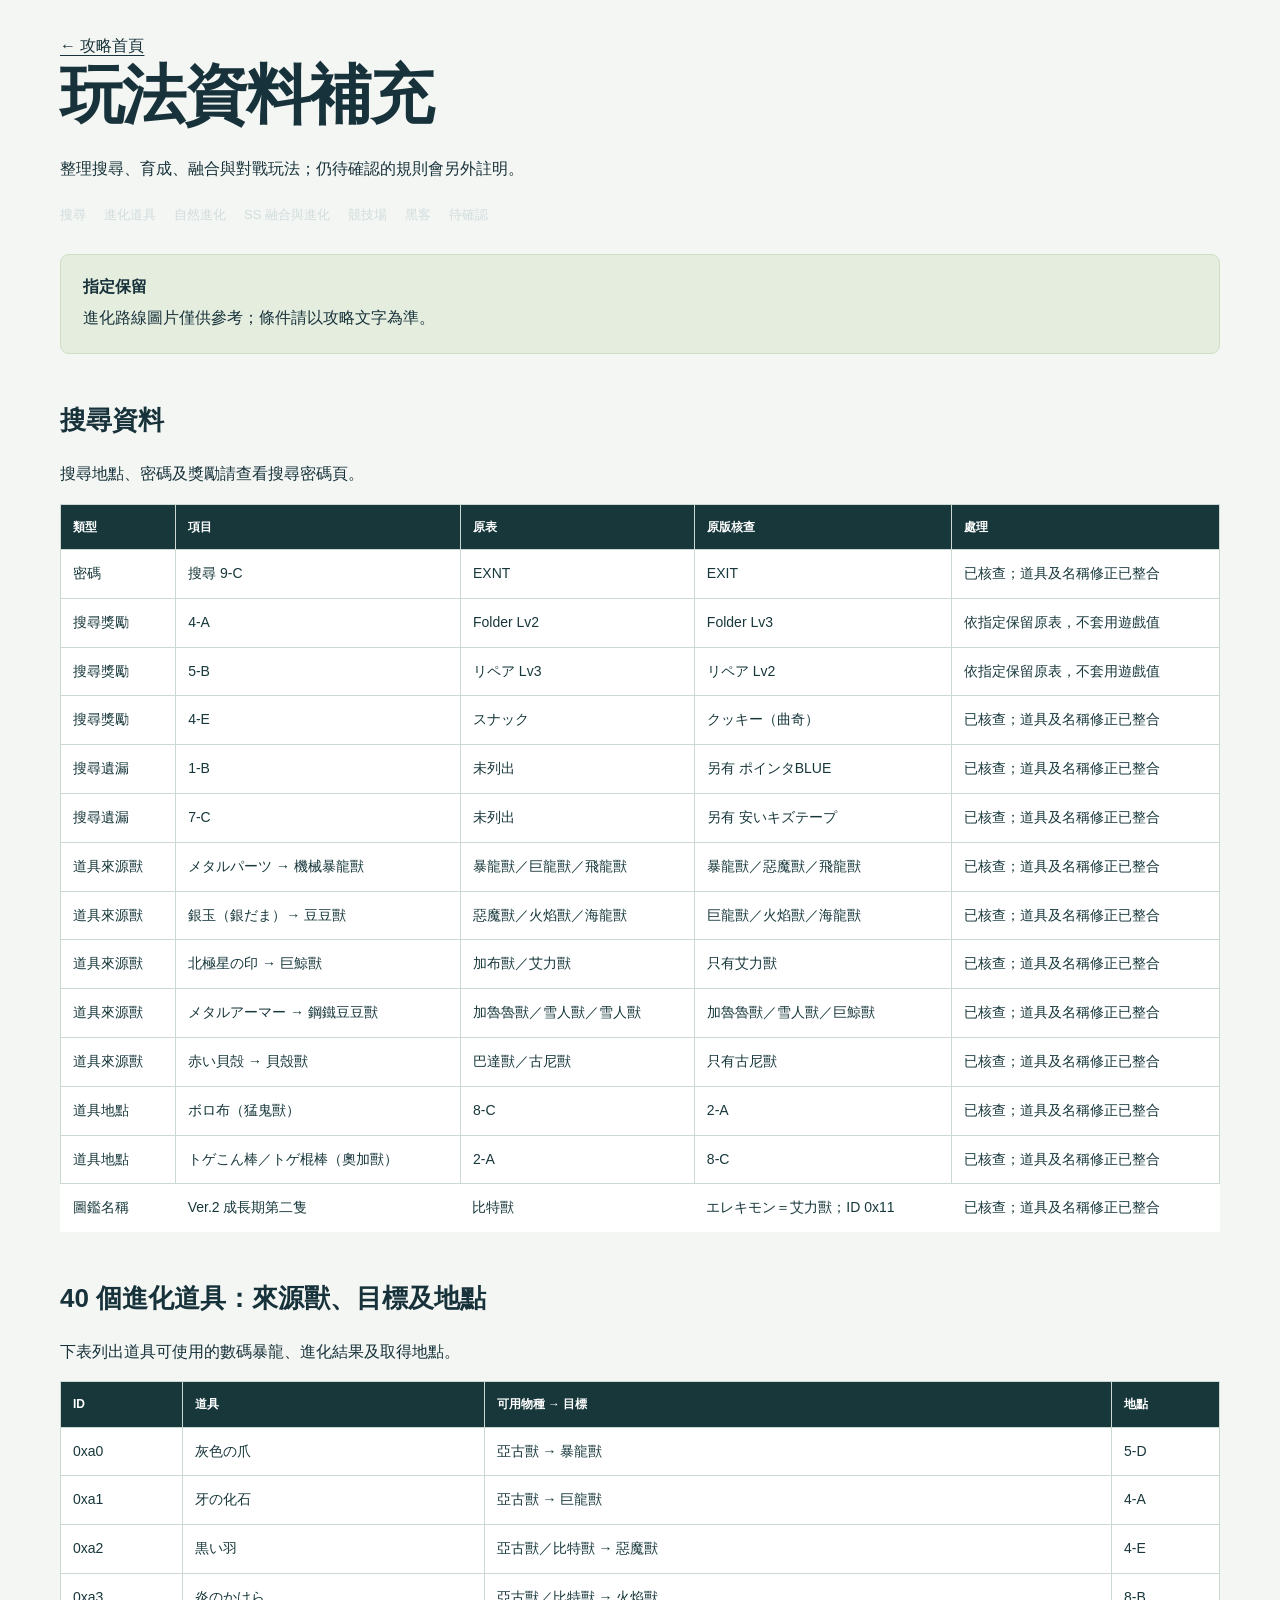
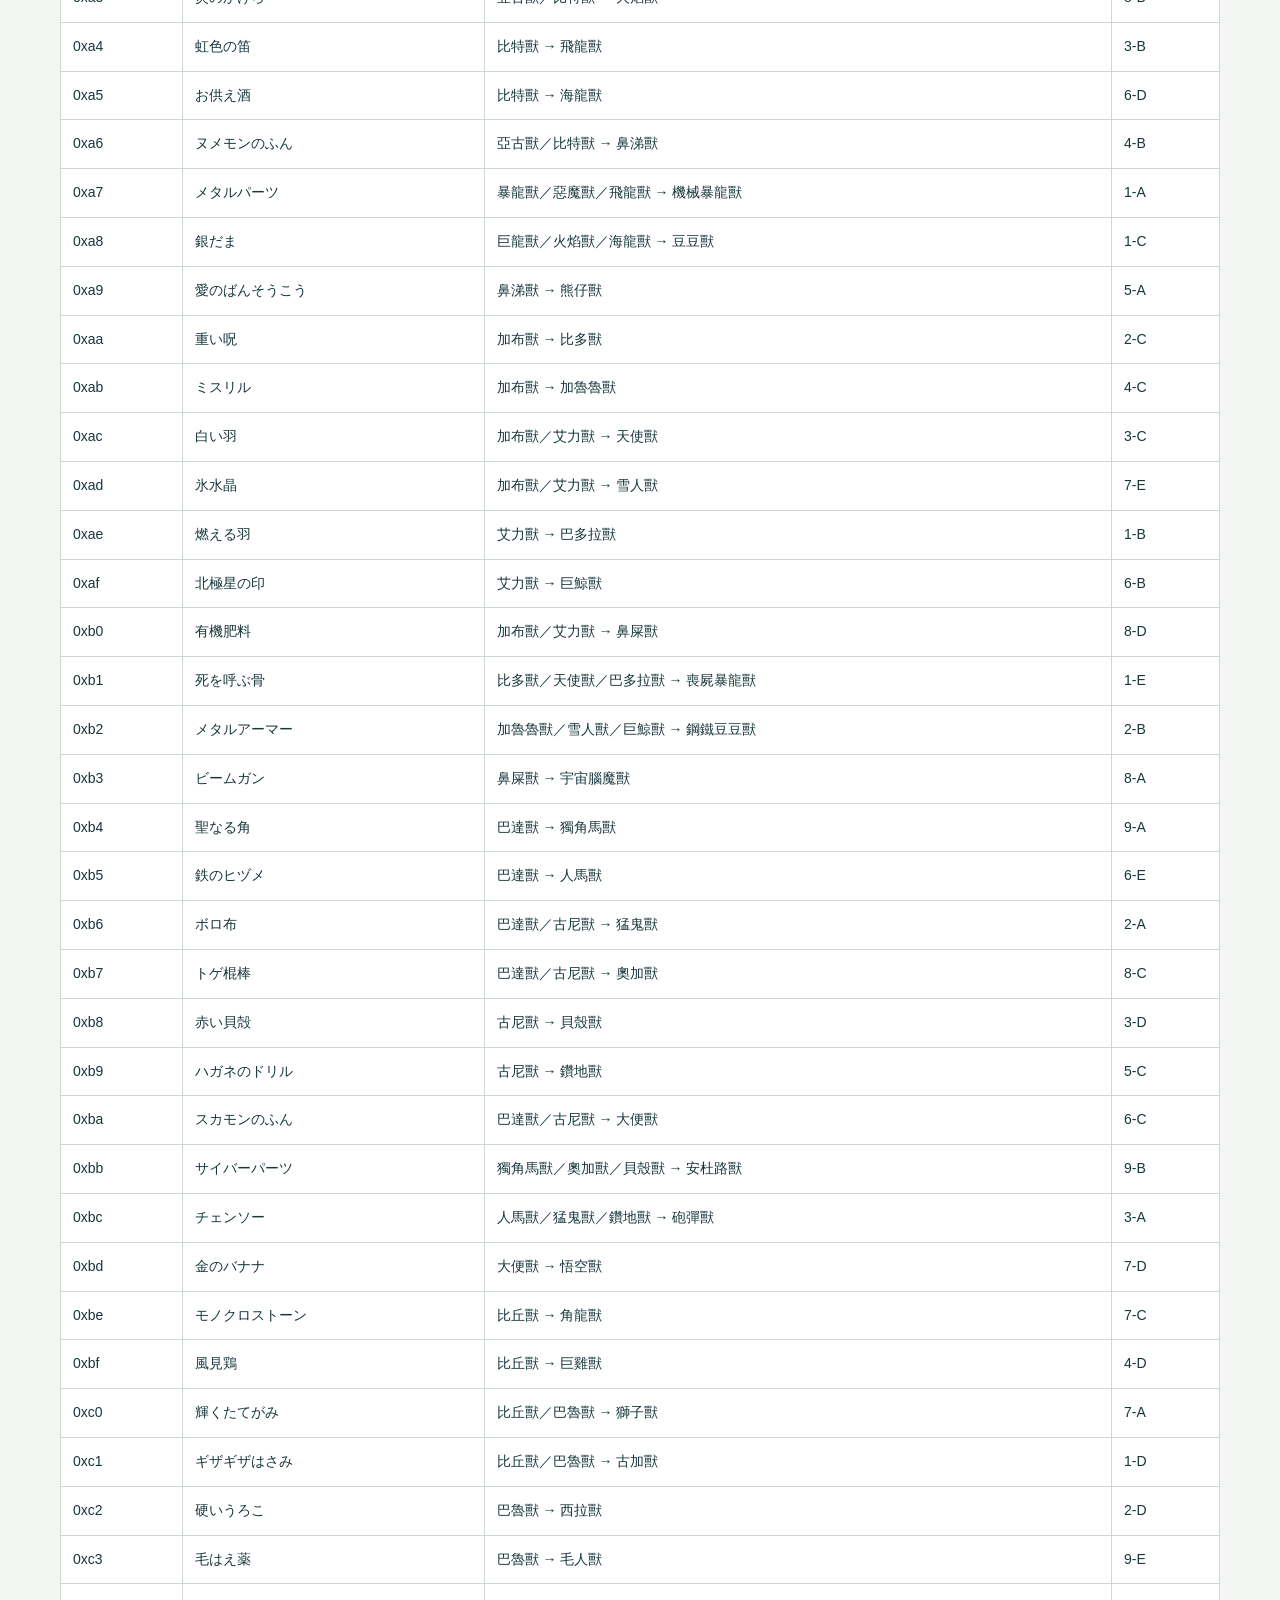
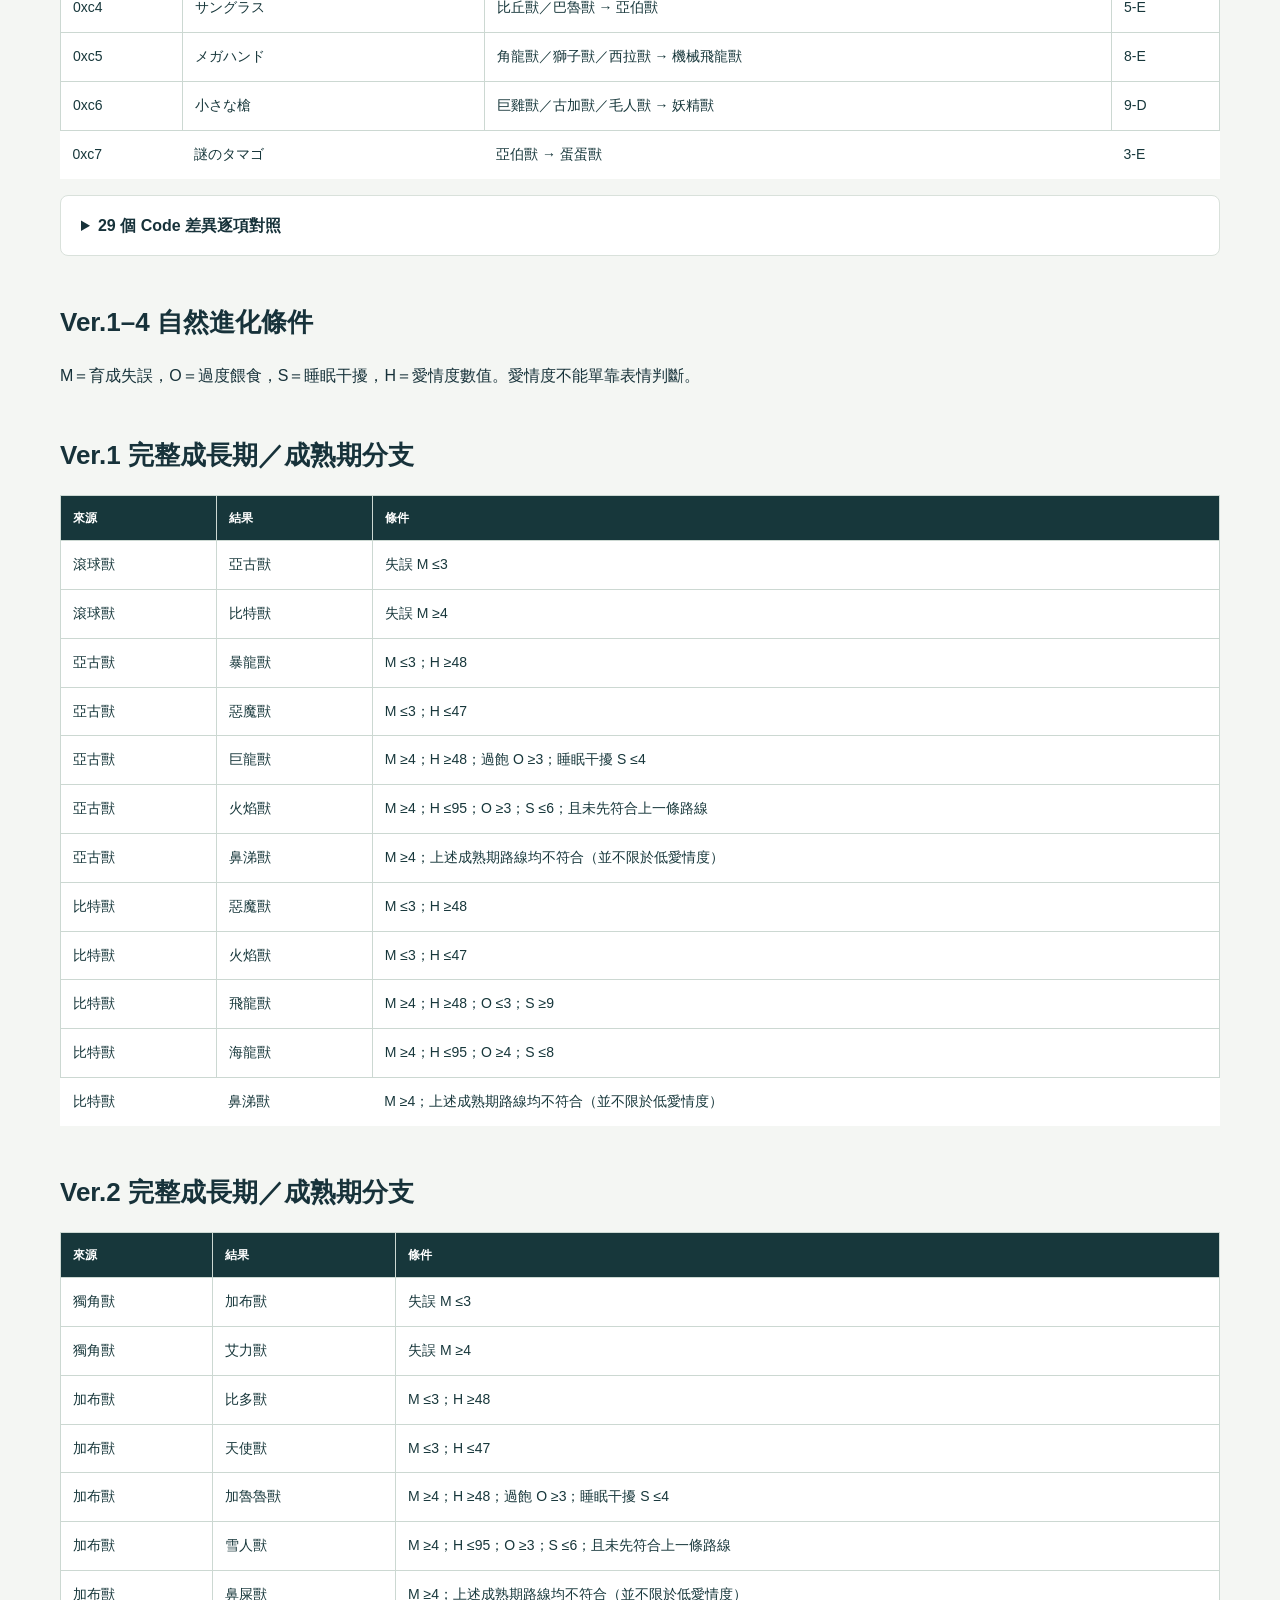
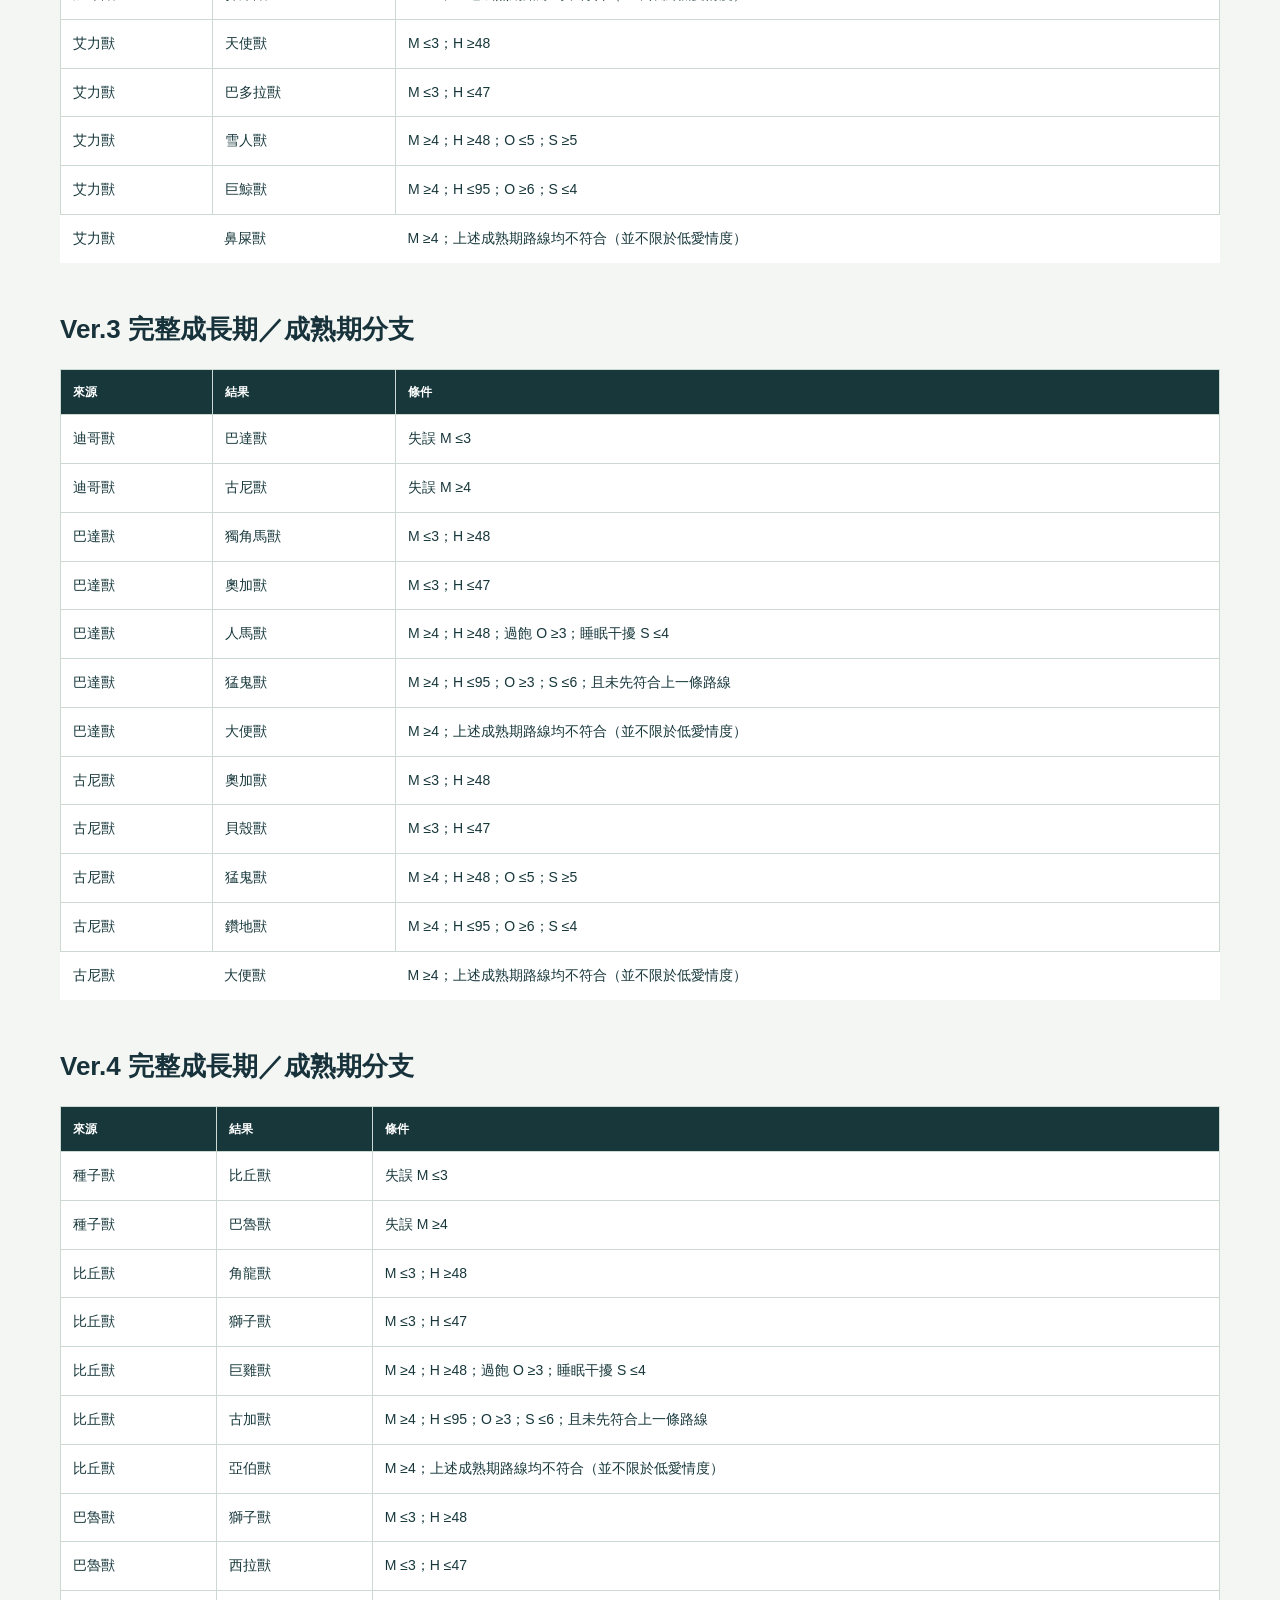
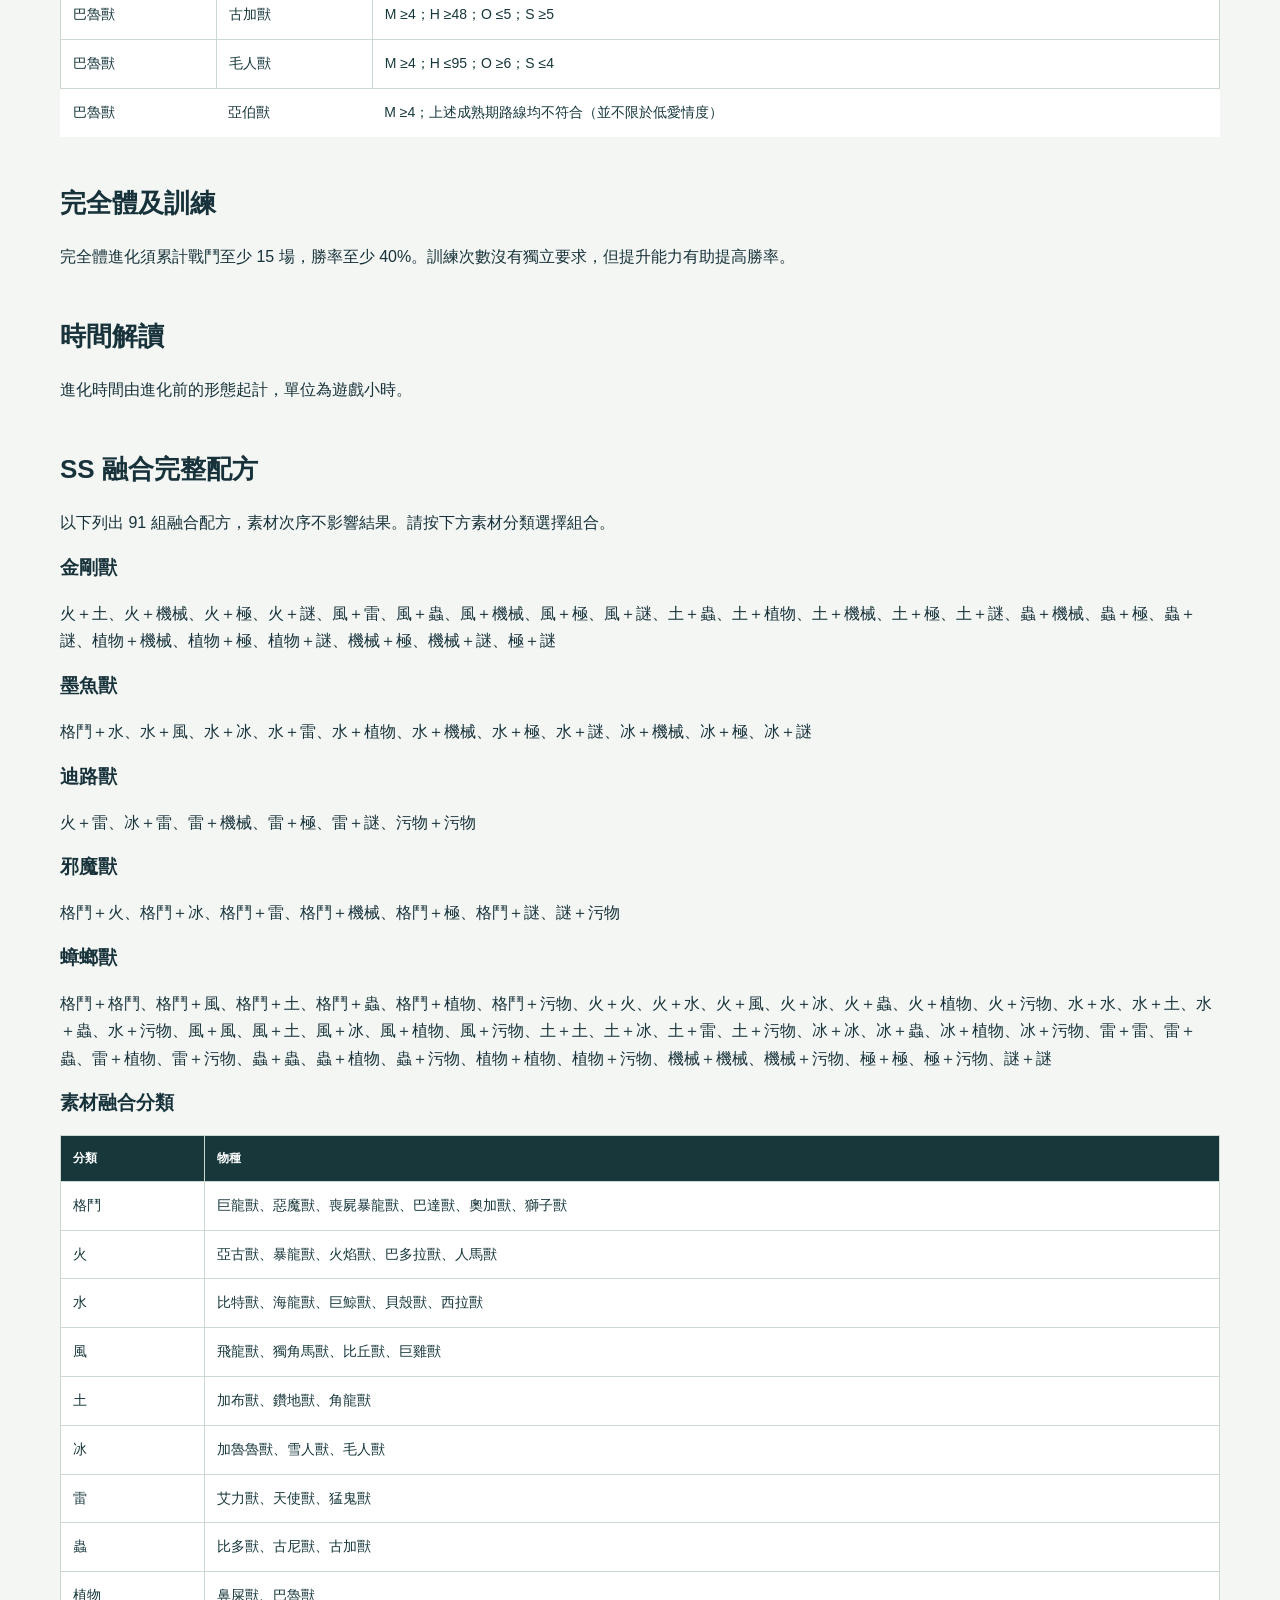
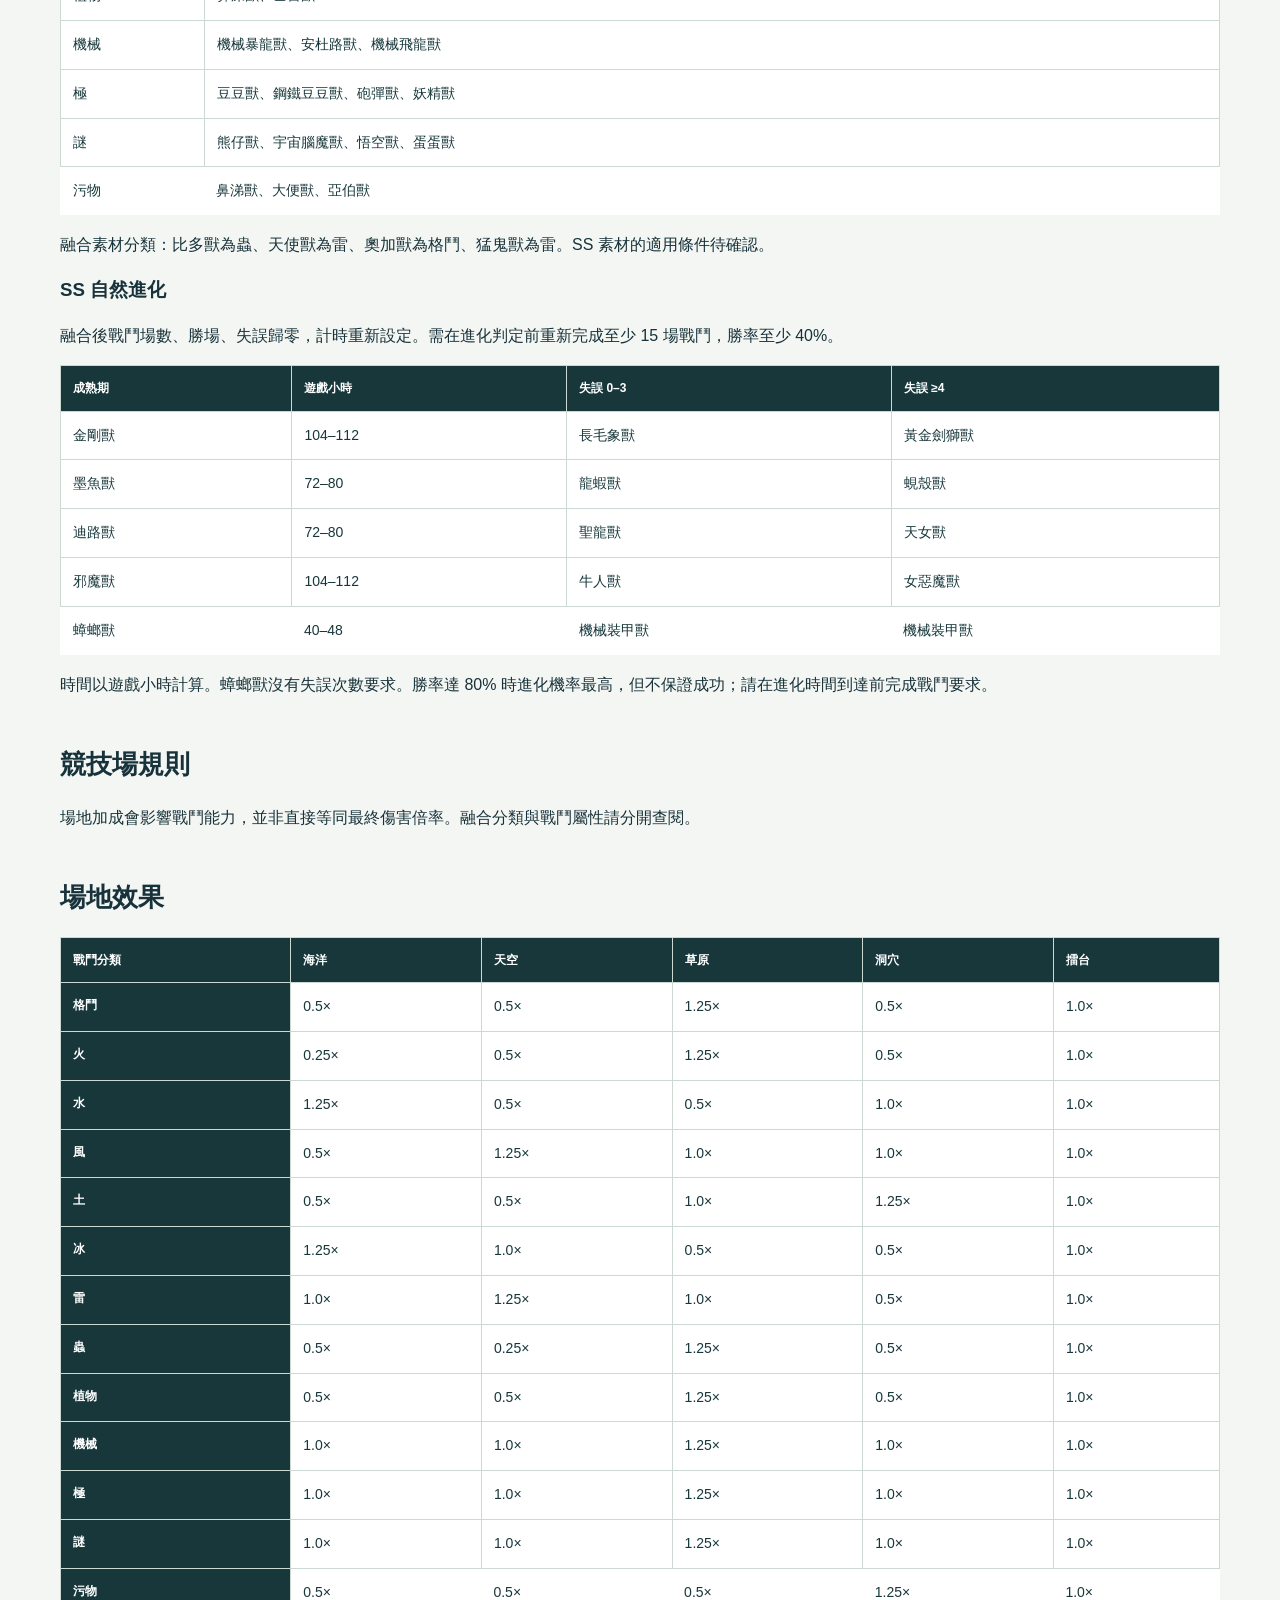
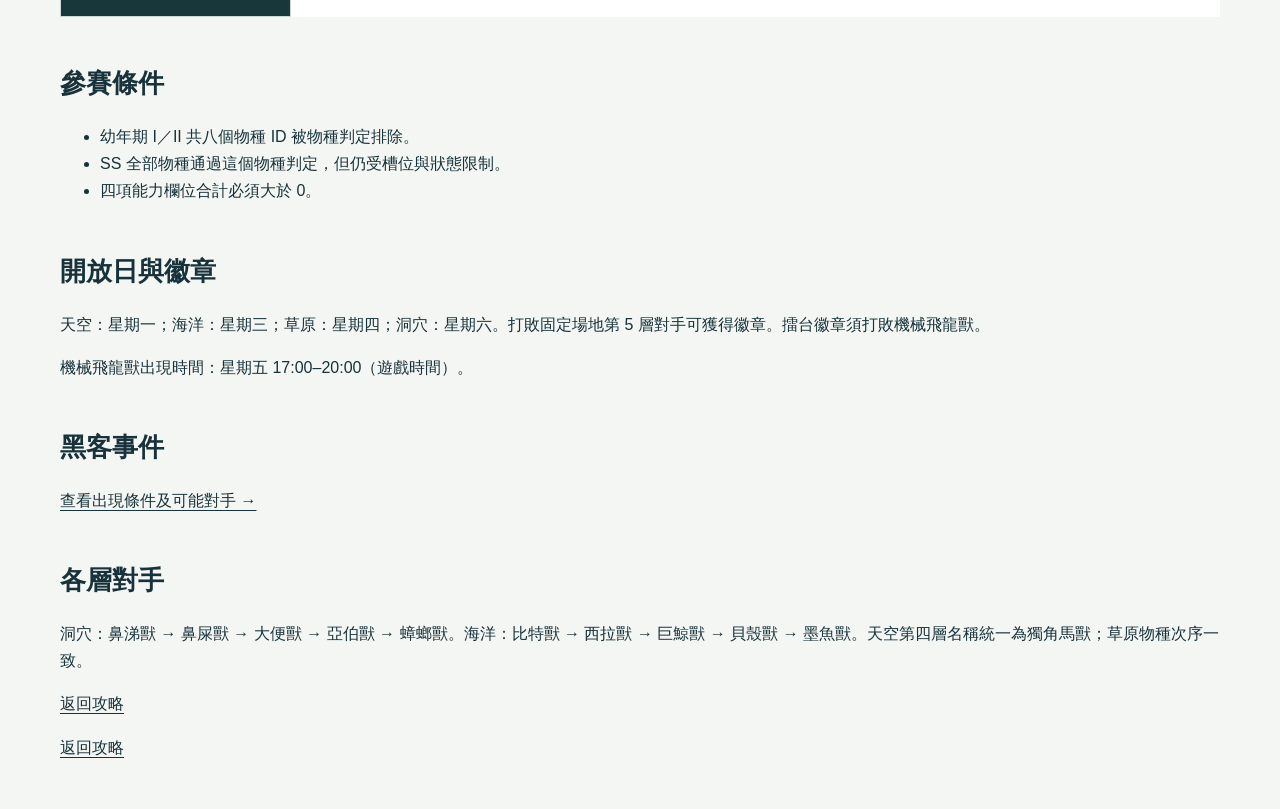
==== commit 7716e568: "Add files via upload" ====
--- a/research.html
+++ b/research.html
@@ -1 +1 @@
-<!doctype html><html lang="zh-Hant"><meta charset="utf-8"><meta name="viewport" content="width=device-width,initial-scale=1"><title>原版核查補充 · DigiKidult Ver.S</title><link rel="stylesheet" href="style.css"><style>main{max-width:1200px;margin:auto;padding:32px 20px}.scroll{overflow:auto}table{border-collapse:collapse;background:#fff;color:#17373b;width:100%;font-size:14px}th,td{padding:12px;border:1px solid #ccd8d2;text-align:left;vertical-align:top}th{background:#17373b;color:white}h2{margin-top:48px}nav{display:flex;gap:18px;flex-wrap:wrap;position:static}section{scroll-margin-top:24px}details{margin-top:16px}</style><main><a href="index.html#home">← 攻略首頁</a><h1 id="overview">原版遊戲核查補充</h1><p>2026-11-16 · 以使用者提供的原版遊戲資料及程式判定核查。以下為靜態核查，未完成模擬器實測；不把推測當作實測結果。</p><nav><a href="#search">搜尋</a><a href="#items">進化道具</a><a href="#natural">自然進化</a><a href="#fusion">SS 融合與進化</a><a href="#arena">競技場</a><a href="#hackers">黑客</a><a href="#pending">待確認</a></nav><div class="notice"><b>指定保留</b><p>4-A：Folder Lv2；5-B：リペア Lv3。全攻略統一「機械飛龍獸」，擂台 Boss 時間維持星期五 17:00–20:00。原表圖片未改，若圖片與核查後文字有差異，請按文字標示對照。</p></div><section id="search"><h2>搜尋與來源差異</h2><p>45 個搜尋費用全部相符。43 個一般密碼相符；9-C 更正為 EXIT。3-D 的 OCEAN 後有未解碼特殊位元組，保留原表輸入，不補猜字元。</p><div class="scroll"><table><thead><tr><th>類型</th><th>項目</th><th>原表</th><th>原版核查</th><th>處理</th></tr></thead><tbody><tr><td>密碼</td><td>搜尋 9-C</td><td>EXNT</td><td>EXIT</td><td>已核查；道具及名稱修正已整合</td></tr><tr><td>搜尋獎勵</td><td>4-A</td><td>Folder Lv2</td><td>Folder Lv3</td><td>依指定保留原表，不套用遊戲值</td></tr><tr><td>搜尋獎勵</td><td>5-B</td><td>リペア Lv3</td><td>リペア Lv2</td><td>依指定保留原表，不套用遊戲值</td></tr><tr><td>搜尋獎勵</td><td>4-E</td><td>スナック</td><td>クッキー（曲奇）</td><td>已核查；道具及名稱修正已整合</td></tr><tr><td>搜尋遺漏</td><td>1-B</td><td>未列出</td><td>另有 ポインタBLUE</td><td>已核查；道具及名稱修正已整合</td></tr><tr><td>搜尋遺漏</td><td>7-C</td><td>未列出</td><td>另有 安いキズテープ</td><td>已核查；道具及名稱修正已整合</td></tr><tr><td>道具來源獸</td><td>メタルパーツ → 機械暴龍獸</td><td>暴龍獸／巨龍獸／飛龍獸</td><td>暴龍獸／惡魔獸／飛龍獸</td><td>已核查；道具及名稱修正已整合</td></tr><tr><td>道具來源獸</td><td>銀玉（銀だま）→ 豆豆獸</td><td>惡魔獸／火焰獸／海龍獸</td><td>巨龍獸／火焰獸／海龍獸</td><td>已核查；道具及名稱修正已整合</td></tr><tr><td>道具來源獸</td><td>北極星の印 → 巨鯨獸</td><td>加布獸／艾力獸</td><td>只有艾力獸</td><td>已核查；道具及名稱修正已整合</td></tr><tr><td>道具來源獸</td><td>メタルアーマー → 鋼鐵豆豆獸</td><td>加魯魯獸／雪人獸／雪人獸</td><td>加魯魯獸／雪人獸／巨鯨獸</td><td>已核查；道具及名稱修正已整合</td></tr><tr><td>道具來源獸</td><td>赤い貝殻 → 貝殼獸</td><td>巴達獸／古尼獸</td><td>只有古尼獸</td><td>已核查；道具及名稱修正已整合</td></tr><tr><td>道具地點</td><td>ボロ布（猛鬼獸）</td><td>8-C</td><td>2-A</td><td>已核查；道具及名稱修正已整合</td></tr><tr><td>道具地點</td><td>トゲこん棒／トゲ棍棒（奧加獸）</td><td>2-A</td><td>8-C</td><td>已核查；道具及名稱修正已整合</td></tr><tr><td>圖鑑名稱</td><td>Ver.2 成長期第二隻</td><td>比特獸</td><td>エレキモン＝艾力獸；ID 0x11</td><td>已核查；道具及名稱修正已整合</td></tr></tbody></table></div></section><section id="items"><h2>40 個進化道具：來源獸、目標及地點</h2><p>自然進化核查見下方專節及圖鑑詳情；以下是獨立的道具進化判定。29 個道具 Code 與原表不同，以下使用原版 ID。</p><div class="scroll"><table><thead><tr><th>ID</th><th>道具</th><th>可用物種 → 目標</th><th>地點</th></tr></thead><tbody><tr><td>0xa0</td><td>灰色の爪</td><td>亞古獸 → 暴龍獸</td><td>5-D</td></tr><tr><td>0xa1</td><td>牙の化石</td><td>亞古獸 → 巨龍獸</td><td>4-A</td></tr><tr><td>0xa2</td><td>黒い羽</td><td>亞古獸／比特獸 → 惡魔獸</td><td>4-E</td></tr><tr><td>0xa3</td><td>炎のかけら</td><td>亞古獸／比特獸 → 火焰獸</td><td>8-B</td></tr><tr><td>0xa4</td><td>虹色の笛</td><td>比特獸 → 飛龍獸</td><td>3-B</td></tr><tr><td>0xa5</td><td>お供え酒</td><td>比特獸 → 海龍獸</td><td>6-D</td></tr><tr><td>0xa6</td><td>ヌメモンのふん</td><td>亞古獸／比特獸 → 鼻涕獸</td><td>4-B</td></tr><tr><td>0xa7</td><td>メタルパーツ</td><td>暴龍獸／惡魔獸／飛龍獸 → 機械暴龍獸</td><td>1-A</td></tr><tr><td>0xa8</td><td>銀だま</td><td>巨龍獸／火焰獸／海龍獸 → 豆豆獸</td><td>1-C</td></tr><tr><td>0xa9</td><td>愛のばんそうこう</td><td>鼻涕獸 → 熊仔獸</td><td>5-A</td></tr><tr><td>0xaa</td><td>重い呪</td><td>加布獸 → 比多獸</td><td>2-C</td></tr><tr><td>0xab</td><td>ミスリル</td><td>加布獸 → 加魯魯獸</td><td>4-C</td></tr><tr><td>0xac</td><td>白い羽</td><td>加布獸／艾力獸 → 天使獸</td><td>3-C</td></tr><tr><td>0xad</td><td>氷水晶</td><td>加布獸／艾力獸 → 雪人獸</td><td>7-E</td></tr><tr><td>0xae</td><td>燃える羽</td><td>艾力獸 → 巴多拉獸</td><td>1-B</td></tr><tr><td>0xaf</td><td>北極星の印</td><td>艾力獸 → 巨鯨獸</td><td>6-B</td></tr><tr><td>0xb0</td><td>有機肥料</td><td>加布獸／艾力獸 → 鼻屎獸</td><td>8-D</td></tr><tr><td>0xb1</td><td>死を呼ぶ骨</td><td>比多獸／天使獸／巴多拉獸 → 喪屍暴龍獸</td><td>1-E</td></tr><tr><td>0xb2</td><td>メタルアーマー</td><td>加魯魯獸／雪人獸／巨鯨獸 → 鋼鐵豆豆獸</td><td>2-B</td></tr><tr><td>0xb3</td><td>ビームガン</td><td>鼻屎獸 → 宇宙腦魔獸</td><td>8-A</td></tr><tr><td>0xb4</td><td>聖なる角</td><td>巴達獸 → 獨角馬獸</td><td>9-A</td></tr><tr><td>0xb5</td><td>鉄のヒヅメ</td><td>巴達獸 → 人馬獸</td><td>6-E</td></tr><tr><td>0xb6</td><td>ボロ布</td><td>巴達獸／古尼獸 → 猛鬼獸</td><td>2-A</td></tr><tr><td>0xb7</td><td>トゲ棍棒</td><td>巴達獸／古尼獸 → 奧加獸</td><td>8-C</td></tr><tr><td>0xb8</td><td>赤い貝殻</td><td>古尼獸 → 貝殼獸</td><td>3-D</td></tr><tr><td>0xb9</td><td>ハガネのドリル</td><td>古尼獸 → 鑽地獸</td><td>5-C</td></tr><tr><td>0xba</td><td>スカモンのふん</td><td>巴達獸／古尼獸 → 大便獸</td><td>6-C</td></tr><tr><td>0xbb</td><td>サイバーパーツ</td><td>獨角馬獸／奧加獸／貝殼獸 → 安杜路獸</td><td>9-B</td></tr><tr><td>0xbc</td><td>チェンソー</td><td>人馬獸／猛鬼獸／鑽地獸 → 砲彈獸</td><td>3-A</td></tr><tr><td>0xbd</td><td>金のバナナ</td><td>大便獸 → 悟空獸</td><td>7-D</td></tr><tr><td>0xbe</td><td>モノクロストーン</td><td>比丘獸 → 角龍獸</td><td>7-C</td></tr><tr><td>0xbf</td><td>風見鶏</td><td>比丘獸 → 巨雞獸</td><td>4-D</td></tr><tr><td>0xc0</td><td>輝くたてがみ</td><td>比丘獸／巴魯獸 → 獅子獸</td><td>7-A</td></tr><tr><td>0xc1</td><td>ギザギザはさみ</td><td>比丘獸／巴魯獸 → 古加獸</td><td>1-D</td></tr><tr><td>0xc2</td><td>硬いうろこ</td><td>巴魯獸 → 西拉獸</td><td>2-D</td></tr><tr><td>0xc3</td><td>毛はえ薬</td><td>巴魯獸 → 毛人獸</td><td>9-E</td></tr><tr><td>0xc4</td><td>サングラス</td><td>比丘獸／巴魯獸 → 亞伯獸</td><td>5-E</td></tr><tr><td>0xc5</td><td>メガハンド</td><td>角龍獸／獅子獸／西拉獸 → 機械飛龍獸</td><td>8-E</td></tr><tr><td>0xc6</td><td>小さな槍</td><td>巨雞獸／古加獸／毛人獸 → 妖精獸</td><td>9-D</td></tr><tr><td>0xc7</td><td>謎のタマゴ</td><td>亞伯獸 → 蛋蛋獸</td><td>3-E</td></tr></tbody></table></div><details><summary>29 個 Code 差異逐項對照</summary><div class="scroll"><table><thead><tr><th>原表行</th><th>道具</th><th>原表 Code</th><th>原版 Code</th></tr></thead><tbody><tr><td>18</td><td>重い兜</td><td>AB</td><td>0xaa</td></tr><tr><td>19</td><td>ミスリル</td><td>AC</td><td>0xab</td></tr><tr><td>20</td><td>白い羽</td><td>AD</td><td>0xac</td></tr><tr><td>21</td><td>氷水昌</td><td>AE</td><td>0xad</td></tr><tr><td>22</td><td>燃える羽</td><td>AF</td><td>0xae</td></tr><tr><td>23</td><td>北極星の印</td><td>B0</td><td>0xaf</td></tr><tr><td>24</td><td>有機肥料</td><td>B1</td><td>0xb0</td></tr><tr><td>25</td><td>死を呼ぶ骨</td><td>B2</td><td>0xb1</td></tr><tr><td>26</td><td>メタルアーマー</td><td>B3</td><td>0xb2</td></tr><tr><td>27</td><td>ビームガン</td><td>B4</td><td>0xb3</td></tr><tr><td>30</td><td>聖なる角</td><td>B6</td><td>0xb4</td></tr><tr><td>31</td><td>鉄のヒヅメ</td><td>B7</td><td>0xb5</td></tr><tr><td>32</td><td>トゲこん棒</td><td>B8</td><td>0xb7</td></tr><tr><td>33</td><td>ボロ布</td><td>B9</td><td>0xb6</td></tr><tr><td>34</td><td>赤い貝殻</td><td>BA</td><td>0xb8</td></tr><tr><td>35</td><td>鋼のドリル</td><td>BB</td><td>0xb9</td></tr><tr><td>36</td><td>スカモンのふん</td><td>BC</td><td>0xba</td></tr><tr><td>37</td><td>サイバーパーツ</td><td>BD</td><td>0xbb</td></tr><tr><td>38</td><td>チェンソー</td><td>BE</td><td>0xbc</td></tr><tr><td>42</td><td>モノクロストーン</td><td>BF</td><td>0xbe</td></tr><tr><td>43</td><td>風見鶏</td><td>C0</td><td>0xbf</td></tr><tr><td>44</td><td>輝くたてがみ</td><td>C1</td><td>0xc0</td></tr><tr><td>45</td><td>ギザギザばさみ</td><td>C2</td><td>0xc1</td></tr><tr><td>46</td><td>硬いウロコ</td><td>C3</td><td>0xc2</td></tr><tr><td>47</td><td>毛はえ薬</td><td>C4</td><td>0xc3</td></tr><tr><td>48</td><td>サングラス</td><td>C5</td><td>0xc4</td></tr><tr><td>49</td><td>メガバント</td><td>C6</td><td>0xc5</td></tr><tr><td>50</td><td>小さな槍</td><td>C7</td><td>0xc6</td></tr><tr><td>51</td><td>謎のタマゴ</td><td>C8</td><td>0xc7</td></tr></tbody></table></div></details></section><section id="natural"><h2>Ver.1–4 自然進化條件核查</h2><p>原版靜態分支核查，未完成模擬器實測。Ver.2–4 共用判定，再加物種編號偏移。M＝失誤，O＝過飽，S＝睡眠干擾；H＝愛情度原始值。H 與快樂／一般／差的畫面分界尚未獨立核實，以下使用數值避免假定。</p><h2>原表差異與漏項</h2><div class="scroll"><table><tr><th>路線</th><th>原表</th><th>程式判定</th></tr><tr><td>亞古獸 → 巨龍獸</td><td>原表未列睡眠上限</td><td>另需睡眠干擾 ≤4；超過可能轉入火焰獸或鼻涕獸分支</td></tr><tr><td>比特獸 → 飛龍獸</td><td>原表過飽少於 3 次</td><td>程式為過飽 ≤3，包含恰好 3 次</td></tr><tr><td>比特獸 → 海龍獸</td><td>原表睡眠干擾少於 8 次</td><td>程式為睡眠干擾 ≤8，包含恰好 8 次</td></tr><tr><td>艾力獸 → 雪人獸</td><td>原表第二路線未列過飽限制</td><td>失誤 ≥4、H ≥48、過飽 ≤5、睡眠干擾 ≥5</td></tr><tr><td>艾力獸 → 巨鯨獸</td><td>原表「6+」，睡眠欄空白</td><td>過飽 ≥6（包括6）、睡眠干擾 ≤4、H ≤95、失誤 ≥4</td></tr><tr><td>古尼獸 → 猛鬼獸</td><td>原表第二路線列過飽 ≥6</td><td>程式該路線為過飽 ≤5、睡眠干擾 ≥5、H ≥48、失誤 ≥4</td></tr><tr><td>巴魯獸 → 古加獸</td><td>原表未列過飽上限／5+界線不明</td><td>過飽 ≤5、睡眠干擾 ≥5、H ≥48、失誤 ≥4</td></tr><tr><td>鼻涕獸／鼻屎獸／大便獸／亞伯獸</td><td>原表傾向寫成低愛情度</td><td>失誤 ≥4 且其他指定成熟期路線不成立的後備結果，高 H 也可能落入</td></tr></table></div><h2>Ver.1 完整成長期／成熟期分支</h2><div class="scroll"><table><tr><th>來源</th><th>結果</th><th>條件</th></tr><tr><td>滾球獸</td><td>亞古獸</td><td>失誤 M ≤3</td></tr><tr><td>滾球獸</td><td>比特獸</td><td>失誤 M ≥4</td></tr><tr><td>亞古獸</td><td>暴龍獸</td><td>M ≤3；H ≥48</td></tr><tr><td>亞古獸</td><td>惡魔獸</td><td>M ≤3；H ≤47</td></tr><tr><td>亞古獸</td><td>巨龍獸</td><td>M ≥4；H ≥48；過飽 O ≥3；睡眠干擾 S ≤4</td></tr><tr><td>亞古獸</td><td>火焰獸</td><td>M ≥4；H ≤95；O ≥3；S ≤6；且未先符合上一條路線</td></tr><tr><td>亞古獸</td><td>鼻涕獸</td><td>M ≥4；上述成熟期路線均不符合（並不限於低愛情度）</td></tr><tr><td>比特獸</td><td>惡魔獸</td><td>M ≤3；H ≥48</td></tr><tr><td>比特獸</td><td>火焰獸</td><td>M ≤3；H ≤47</td></tr><tr><td>比特獸</td><td>飛龍獸</td><td>M ≥4；H ≥48；O ≤3；S ≥9</td></tr><tr><td>比特獸</td><td>海龍獸</td><td>M ≥4；H ≤95；O ≥4；S ≤8</td></tr><tr><td>比特獸</td><td>鼻涕獸</td><td>M ≥4；上述成熟期路線均不符合（並不限於低愛情度）</td></tr></table></div><h2>Ver.2 完整成長期／成熟期分支</h2><div class="scroll"><table><tr><th>來源</th><th>結果</th><th>條件</th></tr><tr><td>獨角獸</td><td>加布獸</td><td>失誤 M ≤3</td></tr><tr><td>獨角獸</td><td>艾力獸</td><td>失誤 M ≥4</td></tr><tr><td>加布獸</td><td>比多獸</td><td>M ≤3；H ≥48</td></tr><tr><td>加布獸</td><td>天使獸</td><td>M ≤3；H ≤47</td></tr><tr><td>加布獸</td><td>加魯魯獸</td><td>M ≥4；H ≥48；過飽 O ≥3；睡眠干擾 S ≤4</td></tr><tr><td>加布獸</td><td>雪人獸</td><td>M ≥4；H ≤95；O ≥3；S ≤6；且未先符合上一條路線</td></tr><tr><td>加布獸</td><td>鼻屎獸</td><td>M ≥4；上述成熟期路線均不符合（並不限於低愛情度）</td></tr><tr><td>艾力獸</td><td>天使獸</td><td>M ≤3；H ≥48</td></tr><tr><td>艾力獸</td><td>巴多拉獸</td><td>M ≤3；H ≤47</td></tr><tr><td>艾力獸</td><td>雪人獸</td><td>M ≥4；H ≥48；O ≤5；S ≥5</td></tr><tr><td>艾力獸</td><td>巨鯨獸</td><td>M ≥4；H ≤95；O ≥6；S ≤4</td></tr><tr><td>艾力獸</td><td>鼻屎獸</td><td>M ≥4；上述成熟期路線均不符合（並不限於低愛情度）</td></tr></table></div><h2>Ver.3 完整成長期／成熟期分支</h2><div class="scroll"><table><tr><th>來源</th><th>結果</th><th>條件</th></tr><tr><td>迪哥獸</td><td>巴達獸</td><td>失誤 M ≤3</td></tr><tr><td>迪哥獸</td><td>古尼獸</td><td>失誤 M ≥4</td></tr><tr><td>巴達獸</td><td>獨角馬獸</td><td>M ≤3；H ≥48</td></tr><tr><td>巴達獸</td><td>奧加獸</td><td>M ≤3；H ≤47</td></tr><tr><td>巴達獸</td><td>人馬獸</td><td>M ≥4；H ≥48；過飽 O ≥3；睡眠干擾 S ≤4</td></tr><tr><td>巴達獸</td><td>猛鬼獸</td><td>M ≥4；H ≤95；O ≥3；S ≤6；且未先符合上一條路線</td></tr><tr><td>巴達獸</td><td>大便獸</td><td>M ≥4；上述成熟期路線均不符合（並不限於低愛情度）</td></tr><tr><td>古尼獸</td><td>奧加獸</td><td>M ≤3；H ≥48</td></tr><tr><td>古尼獸</td><td>貝殼獸</td><td>M ≤3；H ≤47</td></tr><tr><td>古尼獸</td><td>猛鬼獸</td><td>M ≥4；H ≥48；O ≤5；S ≥5</td></tr><tr><td>古尼獸</td><td>鑽地獸</td><td>M ≥4；H ≤95；O ≥6；S ≤4</td></tr><tr><td>古尼獸</td><td>大便獸</td><td>M ≥4；上述成熟期路線均不符合（並不限於低愛情度）</td></tr></table></div><h2>Ver.4 完整成長期／成熟期分支</h2><div class="scroll"><table><tr><th>來源</th><th>結果</th><th>條件</th></tr><tr><td>種子獸</td><td>比丘獸</td><td>失誤 M ≤3</td></tr><tr><td>種子獸</td><td>巴魯獸</td><td>失誤 M ≥4</td></tr><tr><td>比丘獸</td><td>角龍獸</td><td>M ≤3；H ≥48</td></tr><tr><td>比丘獸</td><td>獅子獸</td><td>M ≤3；H ≤47</td></tr><tr><td>比丘獸</td><td>巨雞獸</td><td>M ≥4；H ≥48；過飽 O ≥3；睡眠干擾 S ≤4</td></tr><tr><td>比丘獸</td><td>古加獸</td><td>M ≥4；H ≤95；O ≥3；S ≤6；且未先符合上一條路線</td></tr><tr><td>比丘獸</td><td>亞伯獸</td><td>M ≥4；上述成熟期路線均不符合（並不限於低愛情度）</td></tr><tr><td>巴魯獸</td><td>獅子獸</td><td>M ≤3；H ≥48</td></tr><tr><td>巴魯獸</td><td>西拉獸</td><td>M ≤3；H ≤47</td></tr><tr><td>巴魯獸</td><td>古加獸</td><td>M ≥4；H ≥48；O ≤5；S ≥5</td></tr><tr><td>巴魯獸</td><td>毛人獸</td><td>M ≥4；H ≤95；O ≥6；S ≤4</td></tr><tr><td>巴魯獸</td><td>亞伯獸</td><td>M ≥4；上述成熟期路線均不符合（並不限於低愛情度）</td></tr></table></div><h2>完全體及訓練</h2><p>Ver.1–4 的成熟期分支會呼叫先前核查的共同完全體資格函式：至少 15 場、勝率至少 40%，並有分段機率判定。這些自然進化分支沒有直接檢查訓練次數或攻防速度門檻；不代表訓練對戰鬥勝率沒有影響。</p><h2>時間解讀</h2><p>程式從物種資料取最小／最大值乘 60 設定倒數。原表「約2歲／4–5歲／7–8歲」屬累積年齡描述，不能直接等同每階段倒數；普通進化時的計數重置、暫停狀態仍待核查。詳細原始時間值附於 JSON，未據此替換網站歲數。</p><h2>限制與證據</h2><p>Ver.1：DESK.BIN +0x12C60；Ver.2–4：+0x12E58；共通完全體判定：+0x12BAC。程式條件按順序執行，先符合的路線優先。Python 邊界檢查只驗證轉寫模型，並非運行原版遊戲。已加入攻略物種詳情；所有指定保留設定維持。</p></section><section id="fusion"><h2>SS 融合完整配方</h2><p>13×13 組合表，共 91 組不分先後的配方。原表配方按字面展開後有 29 組結果不同，並非 29 個獨立文字錯誤。下列分類由物種分組推定；切勿把 SS 的原表屬性直接套入矩陣。</p><h3>金剛獸</h3><p>火＋土、火＋機械、火＋極、火＋謎、風＋雷、風＋蟲、風＋機械、風＋極、風＋謎、土＋蟲、土＋植物、土＋機械、土＋極、土＋謎、蟲＋機械、蟲＋極、蟲＋謎、植物＋機械、植物＋極、植物＋謎、機械＋極、機械＋謎、極＋謎</p><h3>墨魚獸</h3><p>格鬥＋水、水＋風、水＋冰、水＋雷、水＋植物、水＋機械、水＋極、水＋謎、冰＋機械、冰＋極、冰＋謎</p><h3>迪路獸</h3><p>火＋雷、冰＋雷、雷＋機械、雷＋極、雷＋謎、污物＋污物</p><h3>邪魔獸</h3><p>格鬥＋火、格鬥＋冰、格鬥＋雷、格鬥＋機械、格鬥＋極、格鬥＋謎、謎＋污物</p><h3>蟑螂獸</h3><p>格鬥＋格鬥、格鬥＋風、格鬥＋土、格鬥＋蟲、格鬥＋植物、格鬥＋污物、火＋火、火＋水、火＋風、火＋冰、火＋蟲、火＋植物、火＋污物、水＋水、水＋土、水＋蟲、水＋污物、風＋風、風＋土、風＋冰、風＋植物、風＋污物、土＋土、土＋冰、土＋雷、土＋污物、冰＋冰、冰＋蟲、冰＋植物、冰＋污物、雷＋雷、雷＋蟲、雷＋植物、雷＋污物、蟲＋蟲、蟲＋植物、蟲＋污物、植物＋植物、植物＋污物、機械＋機械、機械＋污物、極＋極、極＋污物、謎＋謎</p><h3>素材融合分類</h3><div class="scroll"><table><thead><tr><th>分類</th><th>物種</th></tr></thead><tbody><tr><td>格鬥</td><td>巨龍獸、惡魔獸、喪屍暴龍獸、巴達獸、奧加獸、獅子獸</td></tr><tr><td>火</td><td>亞古獸、暴龍獸、火焰獸、巴多拉獸、人馬獸</td></tr><tr><td>水</td><td>比特獸、海龍獸、巨鯨獸、貝殼獸、西拉獸</td></tr><tr><td>風</td><td>飛龍獸、獨角馬獸、比丘獸、巨雞獸</td></tr><tr><td>土</td><td>加布獸、鑽地獸、角龍獸</td></tr><tr><td>冰</td><td>加魯魯獸、雪人獸、毛人獸</td></tr><tr><td>雷</td><td>艾力獸、天使獸、猛鬼獸</td></tr><tr><td>蟲</td><td>比多獸、古尼獸、古加獸</td></tr><tr><td>植物</td><td>鼻屎獸、巴魯獸</td></tr><tr><td>機械</td><td>機械暴龍獸、安杜路獸、機械飛龍獸</td></tr><tr><td>極</td><td>豆豆獸、鋼鐵豆豆獸、砲彈獸、妖精獸</td></tr><tr><td>謎</td><td>熊仔獸、宇宙腦魔獸、悟空獸、蛋蛋獸</td></tr><tr><td>污物</td><td>鼻涕獸、大便獸、亞伯獸</td></tr></tbody></table></div><p>比多獸＝蟲、天使獸＝雷、奧加獸＝格鬥、猛鬼獸＝雷，與原表四項屬性不同。SS 的融合分類一律為特殊代碼 13；若進入融合運算時任何一方屬此分類，結果為蟑螂獸。可選素材的前置限制仍未全面核查。</p><h3>SS 自然進化</h3><p>融合後戰鬥場數、勝場、失誤歸零，計時重新設定。需在進化判定前重新完成至少 15 場戰鬥，勝率至少 40%。</p><div class="scroll"><table><thead><tr><th>成熟期</th><th>遊戲小時</th><th>失誤 0–3</th><th>失誤 ≥4</th></tr></thead><tbody><tr><td>金剛獸</td><td>104–112</td><td>長毛象獸</td><td>黃金劍獅獸</td></tr><tr><td>墨魚獸</td><td>72–80</td><td>龍蝦獸</td><td>蜆殼獸</td></tr><tr><td>迪路獸</td><td>72–80</td><td>聖龍獸</td><td>天女獸</td></tr><tr><td>邪魔獸</td><td>104–112</td><td>牛人獸</td><td>女惡魔獸</td></tr><tr><td>蟑螂獸</td><td>40–48</td><td>機械裝甲獸</td><td>機械裝甲獸</td></tr></tbody></table></div><p>時間為遊戲小時，非現實等待時數。蟑螂獸不要求失誤達 4 次。勝率 40–69%、70–79%、80–100% 各接受亂數 0–7、0–9、0–12；若 16 值均勻分布，單次理論通過率為 50%、62.5%、81.25%，不是最終實測進化率。失敗旗標阻止正常計時路徑再判定；其他特殊重設仍待確認。</p></section><section id="arena"><h2>競技場：完整核查</h2><p>原版靜態程式核查，未完成模擬器實測。倍率套用於戰鬥公式中間值，不代表最終傷害固定乘上相同倍率。戰鬥分類與 SS 融合分類是不同欄位。</p><h2>場地修正係數</h2><div class="scroll"><table><tr><th>戰鬥分類</th><th>海洋</th><th>天空</th><th>草原</th><th>洞穴</th><th>擂台</th></tr><tr><th>格鬥</th><td>0.5×</td><td>0.5×</td><td>1.25×</td><td>0.5×</td><td>1.0×</td></tr><tr><th>火</th><td>0.25×</td><td>0.5×</td><td>1.25×</td><td>0.5×</td><td>1.0×</td></tr><tr><th>水</th><td>1.25×</td><td>0.5×</td><td>0.5×</td><td>1.0×</td><td>1.0×</td></tr><tr><th>風</th><td>0.5×</td><td>1.25×</td><td>1.0×</td><td>1.0×</td><td>1.0×</td></tr><tr><th>土</th><td>0.5×</td><td>0.5×</td><td>1.0×</td><td>1.25×</td><td>1.0×</td></tr><tr><th>冰</th><td>1.25×</td><td>1.0×</td><td>0.5×</td><td>0.5×</td><td>1.0×</td></tr><tr><th>雷</th><td>1.0×</td><td>1.25×</td><td>1.0×</td><td>0.5×</td><td>1.0×</td></tr><tr><th>蟲</th><td>0.5×</td><td>0.25×</td><td>1.25×</td><td>0.5×</td><td>1.0×</td></tr><tr><th>植物</th><td>0.5×</td><td>0.5×</td><td>1.25×</td><td>0.5×</td><td>1.0×</td></tr><tr><th>機械</th><td>1.0×</td><td>1.0×</td><td>1.25×</td><td>1.0×</td><td>1.0×</td></tr><tr><th>極</th><td>1.0×</td><td>1.0×</td><td>1.25×</td><td>1.0×</td><td>1.0×</td></tr><tr><th>謎</th><td>1.0×</td><td>1.0×</td><td>1.25×</td><td>1.0×</td><td>1.0×</td></tr><tr><th>污物</th><td>0.5×</td><td>0.5×</td><td>0.5×</td><td>1.25×</td><td>1.0×</td></tr></table></div><h2>參賽選取</h2><ul><li>幼年期 I／II 共八個物種 ID 被物種判定排除。</li><li>SS 全部物種通過這個物種判定，但仍受槽位與狀態限制。</li><li>四項能力欄位合計必須大於 0。</li><li>固定場地選角要求層數索引為 0；擂台索引 5 不受同一限制。這支持固定場地不能在中途任意換獸，但不代表退出／重新開始流程已實測。</li><li>存在額外狀態遮罩；睡眠、疾病、受傷等各旗標語義仍需個別對照，暫不寫成具體禁賽清單。</li></ul><h2>開放日與徽章</h2><p>前輪確認開放日：天空星期一、海洋星期三、草原星期四、洞穴星期六。固定場地第 5 層勝利後進入徽章旗標寫入；擂台有獨立的機械飛龍獸及時間檢查。</p><p>依使用者指示，攻略保留機械飛龍獸、星期五 17:00–20:00，以及原表 4-A／5-B 獎勵。已整合本輪確認內容；待確認事項保留標示。</p><h2>證據</h2><p>BATTLE.BIN +0x308CE 為 13×5 修正表；四個消費點為 +0x17938、+0x17A3A、+0x17B7A、+0x17CB0。物種資格檢查 +0x7A44–0x7A5E；層數限制 +0x7A60–0x7A6E。</p></section><section id="hackers"><h2>黑客：完整核查</h2><p class="note">原版靜態核查，尚未完成實測。每行是可選的一個對手配置，不代表一次同時出場的隊伍。角色圖像代碼與名稱對照仍待視覺確認。角色對照與未實測條件仍保留標示。</p><h2>已確認的選擇方式</h2><p>事件按表格索引由小至大掃描，跳過已有紀錄旗標的項目，兩個條件均通過才列為候選。這個選擇程序並非隨機抽取。旗標的重設週期、前置限制及延遲仍待追查。</p><p>物種條件檢查目前四個育成槽內的指定物種及槽狀態，不是單憑圖鑑曾登錄、進化歷史或泛指屬性。金錢條件包含上下界，不應簡化成愈有錢必定愈強。</p><p>時間有兩個不同來源：類型 5 使用遊戲時分欄位，類型 7 讀取 BCD 時鐘。尚未完全確認後者與主機時鐘的關係，不能全部標為遊戲內時間。</p><h2>全部 94 筆配置</h2><div class="scroll"><table><tr><th>ID</th><th>角色圖像</th><th>對手物種</th><th>暱稱</th><th>條件一</th><th>條件二</th></tr><tr><td>0</td><td>HACKER03.SPR</td><td>悟空獸</td><td>スーパーモンキー</td><td>日期 1998/9/29（日期欄位格式仍待追查）</td><td>遊戲時鐘 17:00</td></tr><tr><td>1</td><td>HACKER03.SPR</td><td>悟空獸</td><td>グレイトモンキー</td><td>日期 1998/10/6（日期欄位格式仍待追查）</td><td>遊戲時鐘 17:00</td></tr><tr><td>2</td><td>HACKER03.SPR</td><td>悟空獸</td><td>ネオ モンキー</td><td>日期 1998/10/13（日期欄位格式仍待追查）</td><td>遊戲時鐘 17:00</td></tr><tr><td>3</td><td>HACKER03.SPR</td><td>悟空獸</td><td>ウルトラモンキー</td><td>日期 1998/10/20（日期欄位格式仍待追查）</td><td>遊戲時鐘 17:00</td></tr><tr><td>4</td><td>HACKER03.SPR</td><td>悟空獸</td><td>モンキーダッシュ</td><td>日期 1998/10/27（日期欄位格式仍待追查）</td><td>遊戲時鐘 17:00</td></tr><tr><td>5</td><td>HACKER01.SPR</td><td>牛人獸</td><td>戦闘デジ 1号</td><td>徽章旗標計數 ≥1</td><td>無附加條件</td></tr><tr><td>6</td><td>HACKER01.SPR</td><td>迪路獸</td><td>戦闘デジ 2号</td><td>徽章旗標計數 ≥2</td><td>無附加條件</td></tr><tr><td>7</td><td>HACKER01.SPR</td><td>龍蝦獸</td><td>戦闘デジ 3号</td><td>徽章旗標計數 ≥3</td><td>無附加條件</td></tr><tr><td>8</td><td>HACKER01.SPR</td><td>蟑螂獸</td><td>戦闘デジ 4号</td><td>徽章旗標計數 ≥4</td><td>無附加條件</td></tr><tr><td>9</td><td>HACKER07.SPR</td><td>女惡魔獸</td><td>ナイス バディー</td><td>徽章旗標計數 ≥5</td><td>無附加條件</td></tr><tr><td>10</td><td>HACKER02.SPR</td><td>熊仔獸</td><td>Mーzero式</td><td>目前有效育成槽包含 機械裝甲獸（ID 69）；另檢查槽狀態</td><td>無附加條件</td></tr><tr><td>11</td><td>HACKER02.SPR</td><td>熊仔獸</td><td>Mーmk2</td><td>目前有效育成槽包含 鋼鐵豆豆獸（ID 26）；另檢查槽狀態</td><td>無附加條件</td></tr><tr><td>12</td><td>HACKER02.SPR</td><td>熊仔獸</td><td>Mーplus</td><td>目前有效育成槽包含 安杜路獸（ID 39）；另檢查槽狀態</td><td>無附加條件</td></tr><tr><td>13</td><td>HACKER02.SPR</td><td>熊仔獸</td><td>Mー003改</td><td>目前有效育成槽包含 機械暴龍獸（ID 11）；另檢查槽狀態</td><td>無附加條件</td></tr><tr><td>14</td><td>HACKER05.SPR</td><td>海龍獸</td><td>マリンスゥェット</td><td>目前有效育成槽包含 墨魚獸（ID 59）；另檢查槽狀態</td><td>無附加條件</td></tr><tr><td>15</td><td>HACKER05.SPR</td><td>貝殼獸</td><td>マリンドラゴン</td><td>目前有效育成槽包含 海龍獸（ID 9）；另檢查槽狀態</td><td>無附加條件</td></tr><tr><td>16</td><td>HACKER05.SPR</td><td>西拉獸</td><td>マリンホエー3</td><td>目前有效育成槽包含 巨鯨獸（ID 23）；另檢查槽狀態</td><td>無附加條件</td></tr><tr><td>17</td><td>HACKER05.SPR</td><td>巨鯨獸</td><td>マリンランド</td><td>目前有效育成槽包含 貝殼獸（ID 36）；另檢查槽狀態</td><td>無附加條件</td></tr><tr><td>18</td><td>HACKER05.SPR</td><td>墨魚獸</td><td>マリンECHO</td><td>目前有效育成槽包含 西拉獸（ID 50）；另檢查槽狀態</td><td>無附加條件</td></tr><tr><td>19</td><td>HACKER06.SPR</td><td>天女獸</td><td>ジャスガール</td><td>目前有效育成槽包含 女惡魔獸（ID 67）；另檢查槽狀態</td><td>無附加條件</td></tr><tr><td>20</td><td>HACKER06.SPR</td><td>天使獸</td><td>ジャスティスマン</td><td>目前有效育成槽包含 猛鬼獸（ID 35）；另檢查槽狀態</td><td>無附加條件</td></tr><tr><td>21</td><td>HACKER06.SPR</td><td>聖龍獸</td><td>ジャスドラゴン</td><td>目前有效育成槽包含 宇宙腦魔獸（ID 27）；另檢查槽狀態</td><td>無附加條件</td></tr><tr><td>22</td><td>HACKER06.SPR</td><td>天使獸</td><td>ジャスティスマン</td><td>目前有效育成槽包含 惡魔獸（ID 6）；另檢查槽狀態</td><td>無附加條件</td></tr><tr><td>23</td><td>HACKER04.SPR</td><td>鼻涕獸</td><td>MAX BEAT</td><td>星期代碼 6</td><td>遊戲時鐘 23:00</td></tr><tr><td>24</td><td>HACKER04.SPR</td><td>鼻屎獸</td><td>ShockMan</td><td>星期代碼 6</td><td>遊戲時鐘 23:00</td></tr><tr><td>25</td><td>HACKER04.SPR</td><td>大便獸</td><td>Boo Boo！</td><td>星期代碼 6</td><td>遊戲時鐘 23:00</td></tr><tr><td>26</td><td>HACKER04.SPR</td><td>亞伯獸</td><td>Mr Soul</td><td>星期代碼 6</td><td>遊戲時鐘 23:00</td></tr><tr><td>27</td><td>HACKER00.SPR</td><td>安杜路獸</td><td>ヘロヘロン</td><td>金錢原值 ≥7001000</td><td>金錢原值 ≤9999999</td></tr><tr><td>28</td><td>HACKER00.SPR</td><td>雪人獸</td><td>TypeYUKI</td><td>金錢原值 ≥5001000</td><td>金錢原值 ≤7000000</td></tr><tr><td>29</td><td>HACKER00.SPR</td><td>獨角馬獸</td><td>デジ神</td><td>金錢原值 ≥3001000</td><td>金錢原值 ≤5000000</td></tr><tr><td>30</td><td>HACKER00.SPR</td><td>古加獸</td><td>サンク</td><td>金錢原值 ≥2001000</td><td>金錢原值 ≤3000000</td></tr><tr><td>31</td><td>HACKER00.SPR</td><td>毛人獸</td><td>イプシロン</td><td>金錢原值 ≥1501000</td><td>金錢原值 ≤2000000</td></tr><tr><td>32</td><td>HACKER00.SPR</td><td>鑽地獸</td><td>ケータハム</td><td>金錢原值 ≥701000</td><td>金錢原值 ≤1000000</td></tr><tr><td>33</td><td>HACKER00.SPR</td><td>獅子獸</td><td>777</td><td>金錢原值 ≥201000</td><td>金錢原值 ≤300000</td></tr><tr><td>34</td><td>HACKER00.SPR</td><td>人馬獸</td><td>TYPE 11</td><td>金錢原值 ≥601000</td><td>金錢原值 ≤700000</td></tr><tr><td>35</td><td>HACKER00.SPR</td><td>比多獸</td><td>ラヴ・クイーン</td><td>金錢原值 ≥501000</td><td>金錢原值 ≤600000</td></tr><tr><td>36</td><td>HACKER00.SPR</td><td>巨雞獸</td><td>ふぇにっくす</td><td>金錢原值 ≥401000</td><td>金錢原值 ≤500000</td></tr><tr><td>37</td><td>HACKER00.SPR</td><td>巨龍獸</td><td>デジザウルス</td><td>金錢原值 ≥301000</td><td>金錢原值 ≤400000</td></tr><tr><td>38</td><td>HACKER00.SPR</td><td>猛鬼獸</td><td>ひゅ～～どろりん</td><td>金錢原值 ≥1001000</td><td>金錢原值 ≤1500000</td></tr><tr><td>39</td><td>HACKER00.SPR</td><td>奧加獸</td><td>ザガート（改）</td><td>金錢原值 ≥101000</td><td>金錢原值 ≤200000</td></tr><tr><td>40</td><td>HACKER00.SPR</td><td>暴龍獸</td><td>ジョナサン</td><td>金錢原值 ≥71000</td><td>金錢原值 ≤100000</td></tr><tr><td>41</td><td>HACKER00.SPR</td><td>火焰獸</td><td>熱風 セレナーデ</td><td>金錢原值 ≥51000</td><td>金錢原值 ≤70000</td></tr><tr><td>42</td><td>HACKER00.SPR</td><td>巴達獸</td><td>ワンセント</td><td>金錢原值 ≥31000</td><td>金錢原值 ≤50000</td></tr><tr><td>43</td><td>HACKER00.SPR</td><td>加布獸</td><td>テンダラー</td><td>金錢原值 ≥20000</td><td>金錢原值 ≤30000</td></tr><tr><td>44</td><td>HACKER01.SPR</td><td>艾力獸</td><td>サンダー号</td><td>星期代碼 1</td><td>遊戲時鐘 15:00</td></tr><tr><td>45</td><td>HACKER01.SPR</td><td>亞古獸</td><td>ボンバー 1</td><td>星期代碼 1</td><td>遊戲時鐘 15:00</td></tr><tr><td>46</td><td>HACKER01.SPR</td><td>比丘獸</td><td>ひろこ</td><td>星期代碼 1</td><td>遊戲時鐘 15:00</td></tr><tr><td>47</td><td>HACKER01.SPR</td><td>亞伯獸</td><td>ファイヤーキッス</td><td>星期代碼 1</td><td>遊戲時鐘 15:00</td></tr><tr><td>48</td><td>HACKER01.SPR</td><td>古尼獸</td><td>エカテリーナ</td><td>星期代碼 1</td><td>遊戲時鐘 15:00</td></tr><tr><td>49</td><td>HACKER01.SPR</td><td>巴達獸</td><td>ホイヘンヌ</td><td>星期代碼 1</td><td>遊戲時鐘 15:00</td></tr><tr><td>50</td><td>HACKER01.SPR</td><td>加布獸</td><td>プロト ぺシャ</td><td>星期代碼 1</td><td>遊戲時鐘 15:00</td></tr><tr><td>51</td><td>HACKER01.SPR</td><td>比特獸</td><td>ガブ Pro</td><td>星期代碼 1</td><td>遊戲時鐘 15:00</td></tr><tr><td>52</td><td>HACKER01.SPR</td><td>大便獸</td><td>WEAPON</td><td>星期代碼 1</td><td>遊戲時鐘 15:00</td></tr><tr><td>53</td><td>HACKER01.SPR</td><td>鼻涕獸</td><td>テリーザ</td><td>星期代碼 1</td><td>遊戲時鐘 15:00</td></tr><tr><td>54</td><td>HACKER01.SPR</td><td>亞古獸</td><td>ボンバー 2</td><td>星期代碼 3</td><td>遊戲時鐘 20:00</td></tr><tr><td>55</td><td>HACKER01.SPR</td><td>艾力獸</td><td>スティーヴン</td><td>星期代碼 3</td><td>遊戲時鐘 20:00</td></tr><tr><td>56</td><td>HACKER01.SPR</td><td>亞伯獸</td><td>ブク</td><td>星期代碼 3</td><td>遊戲時鐘 20:00</td></tr><tr><td>57</td><td>HACKER01.SPR</td><td>鼻涕獸</td><td>ギョローン</td><td>星期代碼 3</td><td>遊戲時鐘 20:00</td></tr><tr><td>58</td><td>HACKER01.SPR</td><td>比丘獸</td><td>もにピ～</td><td>星期代碼 3</td><td>遊戲時鐘 20:00</td></tr><tr><td>59</td><td>HACKER01.SPR</td><td>比特獸</td><td>ギブリカップ</td><td>星期代碼 3</td><td>遊戲時鐘 20:00</td></tr><tr><td>60</td><td>HACKER01.SPR</td><td>亞古獸</td><td>ボンバー 3</td><td>星期代碼 3</td><td>遊戲時鐘 20:00</td></tr><tr><td>61</td><td>HACKER01.SPR</td><td>大便獸</td><td>アルピーヌ</td><td>星期代碼 3</td><td>遊戲時鐘 20:00</td></tr><tr><td>62</td><td>HACKER01.SPR</td><td>古尼獸</td><td>デルタ</td><td>星期代碼 3</td><td>遊戲時鐘 20:00</td></tr><tr><td>63</td><td>HACKER01.SPR</td><td>加布獸</td><td>メガーヌ</td><td>星期代碼 3</td><td>遊戲時鐘 20:00</td></tr><tr><td>64</td><td>HACKER01.SPR</td><td>加布獸</td><td>ラムダ</td><td>星期代碼 5</td><td>遊戲時鐘 10:00</td></tr><tr><td>65</td><td>HACKER01.SPR</td><td>鼻涕獸</td><td>もけもけ</td><td>星期代碼 5</td><td>遊戲時鐘 10:00</td></tr><tr><td>66</td><td>HACKER01.SPR</td><td>鼻屎獸</td><td>タブル</td><td>星期代碼 5</td><td>遊戲時鐘 10:00</td></tr><tr><td>67</td><td>HACKER01.SPR</td><td>巨龍獸</td><td>レッドファンク</td><td>星期代碼 5</td><td>遊戲時鐘 10:00</td></tr><tr><td>68</td><td>HACKER01.SPR</td><td>亞古獸</td><td>ボンバー 4</td><td>星期代碼 5</td><td>遊戲時鐘 10:00</td></tr><tr><td>69</td><td>HACKER01.SPR</td><td>古尼獸</td><td>CNー1f</td><td>星期代碼 5</td><td>遊戲時鐘 10:00</td></tr><tr><td>70</td><td>HACKER01.SPR</td><td>巴達獸</td><td>ローリング団長</td><td>星期代碼 5</td><td>遊戲時鐘 10:00</td></tr><tr><td>71</td><td>HACKER01.SPR</td><td>巴魯獸</td><td>死の香り NO7</td><td>星期代碼 5</td><td>遊戲時鐘 10:00</td></tr><tr><td>72</td><td>HACKER01.SPR</td><td>亞古獸</td><td>ボンバー 5</td><td>星期代碼 5</td><td>遊戲時鐘 10:00</td></tr><tr><td>73</td><td>HACKER01.SPR</td><td>艾力獸</td><td>10000ボルト</td><td>星期代碼 5</td><td>遊戲時鐘 10:00</td></tr><tr><td>74</td><td>HACKER01.SPR</td><td>比丘獸</td><td>ラッキー</td><td>星期代碼 0</td><td>遊戲時鐘 17:00</td></tr><tr><td>75</td><td>HACKER01.SPR</td><td>鼻屎獸</td><td>危険植物</td><td>星期代碼 0</td><td>遊戲時鐘 17:00</td></tr><tr><td>76</td><td>HACKER01.SPR</td><td>比多獸</td><td>異次元生命体Q</td><td>星期代碼 0</td><td>遊戲時鐘 17:00</td></tr><tr><td>77</td><td>HACKER01.SPR</td><td>比特獸</td><td>はむ はむ</td><td>星期代碼 0</td><td>遊戲時鐘 17:00</td></tr><tr><td>78</td><td>HACKER01.SPR</td><td>鼻涕獸</td><td>キングダム</td><td>星期代碼 0</td><td>遊戲時鐘 17:00</td></tr><tr><td>79</td><td>HACKER01.SPR</td><td>巨龍獸</td><td>デジザウルス98</td><td>BCD 時鐘 19:00（與遊戲時鐘來源不同）</td><td>無附加條件</td></tr><tr><td>80</td><td>HACKER01.SPR</td><td>火焰獸</td><td>スズキくん</td><td>BCD 時鐘 19:00（與遊戲時鐘來源不同）</td><td>無附加條件</td></tr><tr><td>81</td><td>HACKER01.SPR</td><td>加魯魯獸</td><td>テツ</td><td>BCD 時鐘 17:00（與遊戲時鐘來源不同）</td><td>無附加條件</td></tr><tr><td>82</td><td>HACKER01.SPR</td><td>巴多拉獸</td><td>DX イーグル</td><td>BCD 時鐘 17:00（與遊戲時鐘來源不同）</td><td>無附加條件</td></tr><tr><td>83</td><td>HACKER01.SPR</td><td>猛鬼獸</td><td>ふれでぃー</td><td>BCD 時鐘 23:00（與遊戲時鐘來源不同）</td><td>無附加條件</td></tr><tr><td>84</td><td>HACKER01.SPR</td><td>大便獸</td><td>超危険物体</td><td>BCD 時鐘 23:00（與遊戲時鐘來源不同）</td><td>無附加條件</td></tr><tr><td>85</td><td>HACKER01.SPR</td><td>毛人獸</td><td>氷点下15度</td><td>BCD 時鐘 00:00（與遊戲時鐘來源不同）</td><td>無附加條件</td></tr><tr><td>86</td><td>HACKER01.SPR</td><td>巨雞獸</td><td>とりですぅ～</td><td>BCD 時鐘 00:00（與遊戲時鐘來源不同）</td><td>無附加條件</td></tr><tr><td>87</td><td>HACKER01.SPR</td><td>鼻涕獸</td><td>kyokugen</td><td>BCD 時鐘 01:00（與遊戲時鐘來源不同）</td><td>無附加條件</td></tr><tr><td>88</td><td>HACKER01.SPR</td><td>金剛獸</td><td>スーパーみっちゅ</td><td>BCD 時鐘 02:00（與遊戲時鐘來源不同）</td><td>無附加條件</td></tr><tr><td>89</td><td>HACKER01.SPR</td><td>龍蝦獸</td><td>クラブりん</td><td>BCD 時鐘 03:00（與遊戲時鐘來源不同）</td><td>無附加條件</td></tr><tr><td>90</td><td>HACKER01.SPR</td><td>邪魔獸</td><td>UHRRR・・・</td><td>BCD 時鐘 04:00（與遊戲時鐘來源不同）</td><td>無附加條件</td></tr><tr><td>91</td><td>HACKER01.SPR</td><td>蟑螂獸</td><td>ホイ ホイ</td><td>BCD 時鐘 05:00（與遊戲時鐘來源不同）</td><td>無附加條件</td></tr><tr><td>92</td><td>HACKER01.SPR</td><td>機械裝甲獸</td><td>ロボッチ</td><td>BCD 時鐘 06:00（與遊戲時鐘來源不同）</td><td>無附加條件</td></tr><tr><td>93</td><td>HACKER01.SPR</td><td>迪路獸</td><td>な・い・し・ょ</td><td>BCD 時鐘 07:00（與遊戲時鐘來源不同）</td><td>無附加條件</td></tr></table></div><h2>仍待確認</h2><p>日期與星期編碼、兩種時鐘來源、事件重複與優先權、角色圖像對照、金錢顯示單位及遊戲實測。原表 4-A／5-B 獎勵不涉及本輪修改。</p></section><section><h2>競技場敵人次序修正</h2><p>洞穴：鼻涕獸 → 鼻屎獸 → 大便獸 → 亞伯獸 → 蟑螂獸。海洋：比特獸 → 西拉獸 → 巨鯨獸 → 貝殼獸 → 墨魚獸。天空第四層名稱統一為獨角馬獸；草原物種次序一致。</p></section><section id="pending"><h2>仍待確認</h2><ul><li>Ver.1–4 愛情度表情對照、普通進化後計數重置，以及累積年齡與進化倒數的對照。</li><li>睡眠、疾病、受傷等參賽狀態旗標逐一對照。</li><li>黑客角色圖像對照、日期與兩種時鐘、事件重複週期與延遲。</li><li>金錢與三選一事件獎勵完整邏輯、3-D 特殊密碼字元。</li><li>模擬器實測，以及進化失敗旗標是否有特殊重設流程。</li></ul></section><p><a href="index.html#home">返回攻略</a></p></main></html>+<!doctype html><html lang="zh-Hant"><meta charset="utf-8"><meta name="viewport" content="width=device-width,initial-scale=1"><title>原版核查補充 · DigiKidult Ver.S</title><link rel="stylesheet" href="style.css"><style>main{max-width:1200px;margin:auto;padding:32px 20px}.scroll{overflow:auto}table{border-collapse:collapse;background:#fff;color:#17373b;width:100%;font-size:14px}th,td{padding:12px;border:1px solid #ccd8d2;text-align:left;vertical-align:top}th{background:#17373b;color:white}h2{margin-top:48px}nav{display:flex;gap:18px;flex-wrap:wrap;position:static}section{scroll-margin-top:24px}details{margin-top:16px}</style><main><a href="index.html#home">← 攻略首頁</a><h1 id="overview">玩法資料補充</h1><p>整理搜尋、育成、融合與對戰玩法；仍待確認的規則會另外註明。</p><nav><a href="#search">搜尋</a><a href="#items">進化道具</a><a href="#natural">自然進化</a><a href="#fusion">SS 融合與進化</a><a href="#arena">競技場</a><a href="#hackers">黑客</a><a href="#pending">待確認</a></nav><div class="notice"><b>指定保留</b><p>進化路線圖片僅供參考；條件請以攻略文字為準。</p></div><section id="search"><h2>搜尋資料</h2><p>搜尋地點、密碼及獎勵請查看搜尋密碼頁。</p><div class="scroll"><table><thead><tr><th>類型</th><th>項目</th><th>原表</th><th>原版核查</th><th>處理</th></tr></thead><tbody><tr><td>密碼</td><td>搜尋 9-C</td><td>EXNT</td><td>EXIT</td><td>已核查；道具及名稱修正已整合</td></tr><tr><td>搜尋獎勵</td><td>4-A</td><td>Folder Lv2</td><td>Folder Lv3</td><td>依指定保留原表，不套用遊戲值</td></tr><tr><td>搜尋獎勵</td><td>5-B</td><td>リペア Lv3</td><td>リペア Lv2</td><td>依指定保留原表，不套用遊戲值</td></tr><tr><td>搜尋獎勵</td><td>4-E</td><td>スナック</td><td>クッキー（曲奇）</td><td>已核查；道具及名稱修正已整合</td></tr><tr><td>搜尋遺漏</td><td>1-B</td><td>未列出</td><td>另有 ポインタBLUE</td><td>已核查；道具及名稱修正已整合</td></tr><tr><td>搜尋遺漏</td><td>7-C</td><td>未列出</td><td>另有 安いキズテープ</td><td>已核查；道具及名稱修正已整合</td></tr><tr><td>道具來源獸</td><td>メタルパーツ → 機械暴龍獸</td><td>暴龍獸／巨龍獸／飛龍獸</td><td>暴龍獸／惡魔獸／飛龍獸</td><td>已核查；道具及名稱修正已整合</td></tr><tr><td>道具來源獸</td><td>銀玉（銀だま）→ 豆豆獸</td><td>惡魔獸／火焰獸／海龍獸</td><td>巨龍獸／火焰獸／海龍獸</td><td>已核查；道具及名稱修正已整合</td></tr><tr><td>道具來源獸</td><td>北極星の印 → 巨鯨獸</td><td>加布獸／艾力獸</td><td>只有艾力獸</td><td>已核查；道具及名稱修正已整合</td></tr><tr><td>道具來源獸</td><td>メタルアーマー → 鋼鐵豆豆獸</td><td>加魯魯獸／雪人獸／雪人獸</td><td>加魯魯獸／雪人獸／巨鯨獸</td><td>已核查；道具及名稱修正已整合</td></tr><tr><td>道具來源獸</td><td>赤い貝殻 → 貝殼獸</td><td>巴達獸／古尼獸</td><td>只有古尼獸</td><td>已核查；道具及名稱修正已整合</td></tr><tr><td>道具地點</td><td>ボロ布（猛鬼獸）</td><td>8-C</td><td>2-A</td><td>已核查；道具及名稱修正已整合</td></tr><tr><td>道具地點</td><td>トゲこん棒／トゲ棍棒（奧加獸）</td><td>2-A</td><td>8-C</td><td>已核查；道具及名稱修正已整合</td></tr><tr><td>圖鑑名稱</td><td>Ver.2 成長期第二隻</td><td>比特獸</td><td>エレキモン＝艾力獸；ID 0x11</td><td>已核查；道具及名稱修正已整合</td></tr></tbody></table></div></section><section id="items"><h2>40 個進化道具：來源獸、目標及地點</h2><p>下表列出道具可使用的數碼暴龍、進化結果及取得地點。</p><div class="scroll"><table><thead><tr><th>ID</th><th>道具</th><th>可用物種 → 目標</th><th>地點</th></tr></thead><tbody><tr><td>0xa0</td><td>灰色の爪</td><td>亞古獸 → 暴龍獸</td><td>5-D</td></tr><tr><td>0xa1</td><td>牙の化石</td><td>亞古獸 → 巨龍獸</td><td>4-A</td></tr><tr><td>0xa2</td><td>黒い羽</td><td>亞古獸／比特獸 → 惡魔獸</td><td>4-E</td></tr><tr><td>0xa3</td><td>炎のかけら</td><td>亞古獸／比特獸 → 火焰獸</td><td>8-B</td></tr><tr><td>0xa4</td><td>虹色の笛</td><td>比特獸 → 飛龍獸</td><td>3-B</td></tr><tr><td>0xa5</td><td>お供え酒</td><td>比特獸 → 海龍獸</td><td>6-D</td></tr><tr><td>0xa6</td><td>ヌメモンのふん</td><td>亞古獸／比特獸 → 鼻涕獸</td><td>4-B</td></tr><tr><td>0xa7</td><td>メタルパーツ</td><td>暴龍獸／惡魔獸／飛龍獸 → 機械暴龍獸</td><td>1-A</td></tr><tr><td>0xa8</td><td>銀だま</td><td>巨龍獸／火焰獸／海龍獸 → 豆豆獸</td><td>1-C</td></tr><tr><td>0xa9</td><td>愛のばんそうこう</td><td>鼻涕獸 → 熊仔獸</td><td>5-A</td></tr><tr><td>0xaa</td><td>重い呪</td><td>加布獸 → 比多獸</td><td>2-C</td></tr><tr><td>0xab</td><td>ミスリル</td><td>加布獸 → 加魯魯獸</td><td>4-C</td></tr><tr><td>0xac</td><td>白い羽</td><td>加布獸／艾力獸 → 天使獸</td><td>3-C</td></tr><tr><td>0xad</td><td>氷水晶</td><td>加布獸／艾力獸 → 雪人獸</td><td>7-E</td></tr><tr><td>0xae</td><td>燃える羽</td><td>艾力獸 → 巴多拉獸</td><td>1-B</td></tr><tr><td>0xaf</td><td>北極星の印</td><td>艾力獸 → 巨鯨獸</td><td>6-B</td></tr><tr><td>0xb0</td><td>有機肥料</td><td>加布獸／艾力獸 → 鼻屎獸</td><td>8-D</td></tr><tr><td>0xb1</td><td>死を呼ぶ骨</td><td>比多獸／天使獸／巴多拉獸 → 喪屍暴龍獸</td><td>1-E</td></tr><tr><td>0xb2</td><td>メタルアーマー</td><td>加魯魯獸／雪人獸／巨鯨獸 → 鋼鐵豆豆獸</td><td>2-B</td></tr><tr><td>0xb3</td><td>ビームガン</td><td>鼻屎獸 → 宇宙腦魔獸</td><td>8-A</td></tr><tr><td>0xb4</td><td>聖なる角</td><td>巴達獸 → 獨角馬獸</td><td>9-A</td></tr><tr><td>0xb5</td><td>鉄のヒヅメ</td><td>巴達獸 → 人馬獸</td><td>6-E</td></tr><tr><td>0xb6</td><td>ボロ布</td><td>巴達獸／古尼獸 → 猛鬼獸</td><td>2-A</td></tr><tr><td>0xb7</td><td>トゲ棍棒</td><td>巴達獸／古尼獸 → 奧加獸</td><td>8-C</td></tr><tr><td>0xb8</td><td>赤い貝殻</td><td>古尼獸 → 貝殼獸</td><td>3-D</td></tr><tr><td>0xb9</td><td>ハガネのドリル</td><td>古尼獸 → 鑽地獸</td><td>5-C</td></tr><tr><td>0xba</td><td>スカモンのふん</td><td>巴達獸／古尼獸 → 大便獸</td><td>6-C</td></tr><tr><td>0xbb</td><td>サイバーパーツ</td><td>獨角馬獸／奧加獸／貝殼獸 → 安杜路獸</td><td>9-B</td></tr><tr><td>0xbc</td><td>チェンソー</td><td>人馬獸／猛鬼獸／鑽地獸 → 砲彈獸</td><td>3-A</td></tr><tr><td>0xbd</td><td>金のバナナ</td><td>大便獸 → 悟空獸</td><td>7-D</td></tr><tr><td>0xbe</td><td>モノクロストーン</td><td>比丘獸 → 角龍獸</td><td>7-C</td></tr><tr><td>0xbf</td><td>風見鶏</td><td>比丘獸 → 巨雞獸</td><td>4-D</td></tr><tr><td>0xc0</td><td>輝くたてがみ</td><td>比丘獸／巴魯獸 → 獅子獸</td><td>7-A</td></tr><tr><td>0xc1</td><td>ギザギザはさみ</td><td>比丘獸／巴魯獸 → 古加獸</td><td>1-D</td></tr><tr><td>0xc2</td><td>硬いうろこ</td><td>巴魯獸 → 西拉獸</td><td>2-D</td></tr><tr><td>0xc3</td><td>毛はえ薬</td><td>巴魯獸 → 毛人獸</td><td>9-E</td></tr><tr><td>0xc4</td><td>サングラス</td><td>比丘獸／巴魯獸 → 亞伯獸</td><td>5-E</td></tr><tr><td>0xc5</td><td>メガハンド</td><td>角龍獸／獅子獸／西拉獸 → 機械飛龍獸</td><td>8-E</td></tr><tr><td>0xc6</td><td>小さな槍</td><td>巨雞獸／古加獸／毛人獸 → 妖精獸</td><td>9-D</td></tr><tr><td>0xc7</td><td>謎のタマゴ</td><td>亞伯獸 → 蛋蛋獸</td><td>3-E</td></tr></tbody></table></div><details><summary>29 個 Code 差異逐項對照</summary><div class="scroll"><table><thead><tr><th>原表行</th><th>道具</th><th>原表 Code</th><th>原版 Code</th></tr></thead><tbody><tr><td>18</td><td>重い兜</td><td>AB</td><td>0xaa</td></tr><tr><td>19</td><td>ミスリル</td><td>AC</td><td>0xab</td></tr><tr><td>20</td><td>白い羽</td><td>AD</td><td>0xac</td></tr><tr><td>21</td><td>氷水昌</td><td>AE</td><td>0xad</td></tr><tr><td>22</td><td>燃える羽</td><td>AF</td><td>0xae</td></tr><tr><td>23</td><td>北極星の印</td><td>B0</td><td>0xaf</td></tr><tr><td>24</td><td>有機肥料</td><td>B1</td><td>0xb0</td></tr><tr><td>25</td><td>死を呼ぶ骨</td><td>B2</td><td>0xb1</td></tr><tr><td>26</td><td>メタルアーマー</td><td>B3</td><td>0xb2</td></tr><tr><td>27</td><td>ビームガン</td><td>B4</td><td>0xb3</td></tr><tr><td>30</td><td>聖なる角</td><td>B6</td><td>0xb4</td></tr><tr><td>31</td><td>鉄のヒヅメ</td><td>B7</td><td>0xb5</td></tr><tr><td>32</td><td>トゲこん棒</td><td>B8</td><td>0xb7</td></tr><tr><td>33</td><td>ボロ布</td><td>B9</td><td>0xb6</td></tr><tr><td>34</td><td>赤い貝殻</td><td>BA</td><td>0xb8</td></tr><tr><td>35</td><td>鋼のドリル</td><td>BB</td><td>0xb9</td></tr><tr><td>36</td><td>スカモンのふん</td><td>BC</td><td>0xba</td></tr><tr><td>37</td><td>サイバーパーツ</td><td>BD</td><td>0xbb</td></tr><tr><td>38</td><td>チェンソー</td><td>BE</td><td>0xbc</td></tr><tr><td>42</td><td>モノクロストーン</td><td>BF</td><td>0xbe</td></tr><tr><td>43</td><td>風見鶏</td><td>C0</td><td>0xbf</td></tr><tr><td>44</td><td>輝くたてがみ</td><td>C1</td><td>0xc0</td></tr><tr><td>45</td><td>ギザギザばさみ</td><td>C2</td><td>0xc1</td></tr><tr><td>46</td><td>硬いウロコ</td><td>C3</td><td>0xc2</td></tr><tr><td>47</td><td>毛はえ薬</td><td>C4</td><td>0xc3</td></tr><tr><td>48</td><td>サングラス</td><td>C5</td><td>0xc4</td></tr><tr><td>49</td><td>メガバント</td><td>C6</td><td>0xc5</td></tr><tr><td>50</td><td>小さな槍</td><td>C7</td><td>0xc6</td></tr><tr><td>51</td><td>謎のタマゴ</td><td>C8</td><td>0xc7</td></tr></tbody></table></div></details></section><section id="natural"><h2>Ver.1–4 自然進化條件</h2><p>M＝育成失誤，O＝過度餵食，S＝睡眠干擾，H＝愛情度數值。愛情度不能單靠表情判斷。</p><h2>Ver.1 完整成長期／成熟期分支</h2><div class="scroll"><table><tr><th>來源</th><th>結果</th><th>條件</th></tr><tr><td>滾球獸</td><td>亞古獸</td><td>失誤 M ≤3</td></tr><tr><td>滾球獸</td><td>比特獸</td><td>失誤 M ≥4</td></tr><tr><td>亞古獸</td><td>暴龍獸</td><td>M ≤3；H ≥48</td></tr><tr><td>亞古獸</td><td>惡魔獸</td><td>M ≤3；H ≤47</td></tr><tr><td>亞古獸</td><td>巨龍獸</td><td>M ≥4；H ≥48；過飽 O ≥3；睡眠干擾 S ≤4</td></tr><tr><td>亞古獸</td><td>火焰獸</td><td>M ≥4；H ≤95；O ≥3；S ≤6；且未先符合上一條路線</td></tr><tr><td>亞古獸</td><td>鼻涕獸</td><td>M ≥4；上述成熟期路線均不符合（並不限於低愛情度）</td></tr><tr><td>比特獸</td><td>惡魔獸</td><td>M ≤3；H ≥48</td></tr><tr><td>比特獸</td><td>火焰獸</td><td>M ≤3；H ≤47</td></tr><tr><td>比特獸</td><td>飛龍獸</td><td>M ≥4；H ≥48；O ≤3；S ≥9</td></tr><tr><td>比特獸</td><td>海龍獸</td><td>M ≥4；H ≤95；O ≥4；S ≤8</td></tr><tr><td>比特獸</td><td>鼻涕獸</td><td>M ≥4；上述成熟期路線均不符合（並不限於低愛情度）</td></tr></table></div><h2>Ver.2 完整成長期／成熟期分支</h2><div class="scroll"><table><tr><th>來源</th><th>結果</th><th>條件</th></tr><tr><td>獨角獸</td><td>加布獸</td><td>失誤 M ≤3</td></tr><tr><td>獨角獸</td><td>艾力獸</td><td>失誤 M ≥4</td></tr><tr><td>加布獸</td><td>比多獸</td><td>M ≤3；H ≥48</td></tr><tr><td>加布獸</td><td>天使獸</td><td>M ≤3；H ≤47</td></tr><tr><td>加布獸</td><td>加魯魯獸</td><td>M ≥4；H ≥48；過飽 O ≥3；睡眠干擾 S ≤4</td></tr><tr><td>加布獸</td><td>雪人獸</td><td>M ≥4；H ≤95；O ≥3；S ≤6；且未先符合上一條路線</td></tr><tr><td>加布獸</td><td>鼻屎獸</td><td>M ≥4；上述成熟期路線均不符合（並不限於低愛情度）</td></tr><tr><td>艾力獸</td><td>天使獸</td><td>M ≤3；H ≥48</td></tr><tr><td>艾力獸</td><td>巴多拉獸</td><td>M ≤3；H ≤47</td></tr><tr><td>艾力獸</td><td>雪人獸</td><td>M ≥4；H ≥48；O ≤5；S ≥5</td></tr><tr><td>艾力獸</td><td>巨鯨獸</td><td>M ≥4；H ≤95；O ≥6；S ≤4</td></tr><tr><td>艾力獸</td><td>鼻屎獸</td><td>M ≥4；上述成熟期路線均不符合（並不限於低愛情度）</td></tr></table></div><h2>Ver.3 完整成長期／成熟期分支</h2><div class="scroll"><table><tr><th>來源</th><th>結果</th><th>條件</th></tr><tr><td>迪哥獸</td><td>巴達獸</td><td>失誤 M ≤3</td></tr><tr><td>迪哥獸</td><td>古尼獸</td><td>失誤 M ≥4</td></tr><tr><td>巴達獸</td><td>獨角馬獸</td><td>M ≤3；H ≥48</td></tr><tr><td>巴達獸</td><td>奧加獸</td><td>M ≤3；H ≤47</td></tr><tr><td>巴達獸</td><td>人馬獸</td><td>M ≥4；H ≥48；過飽 O ≥3；睡眠干擾 S ≤4</td></tr><tr><td>巴達獸</td><td>猛鬼獸</td><td>M ≥4；H ≤95；O ≥3；S ≤6；且未先符合上一條路線</td></tr><tr><td>巴達獸</td><td>大便獸</td><td>M ≥4；上述成熟期路線均不符合（並不限於低愛情度）</td></tr><tr><td>古尼獸</td><td>奧加獸</td><td>M ≤3；H ≥48</td></tr><tr><td>古尼獸</td><td>貝殼獸</td><td>M ≤3；H ≤47</td></tr><tr><td>古尼獸</td><td>猛鬼獸</td><td>M ≥4；H ≥48；O ≤5；S ≥5</td></tr><tr><td>古尼獸</td><td>鑽地獸</td><td>M ≥4；H ≤95；O ≥6；S ≤4</td></tr><tr><td>古尼獸</td><td>大便獸</td><td>M ≥4；上述成熟期路線均不符合（並不限於低愛情度）</td></tr></table></div><h2>Ver.4 完整成長期／成熟期分支</h2><div class="scroll"><table><tr><th>來源</th><th>結果</th><th>條件</th></tr><tr><td>種子獸</td><td>比丘獸</td><td>失誤 M ≤3</td></tr><tr><td>種子獸</td><td>巴魯獸</td><td>失誤 M ≥4</td></tr><tr><td>比丘獸</td><td>角龍獸</td><td>M ≤3；H ≥48</td></tr><tr><td>比丘獸</td><td>獅子獸</td><td>M ≤3；H ≤47</td></tr><tr><td>比丘獸</td><td>巨雞獸</td><td>M ≥4；H ≥48；過飽 O ≥3；睡眠干擾 S ≤4</td></tr><tr><td>比丘獸</td><td>古加獸</td><td>M ≥4；H ≤95；O ≥3；S ≤6；且未先符合上一條路線</td></tr><tr><td>比丘獸</td><td>亞伯獸</td><td>M ≥4；上述成熟期路線均不符合（並不限於低愛情度）</td></tr><tr><td>巴魯獸</td><td>獅子獸</td><td>M ≤3；H ≥48</td></tr><tr><td>巴魯獸</td><td>西拉獸</td><td>M ≤3；H ≤47</td></tr><tr><td>巴魯獸</td><td>古加獸</td><td>M ≥4；H ≥48；O ≤5；S ≥5</td></tr><tr><td>巴魯獸</td><td>毛人獸</td><td>M ≥4；H ≤95；O ≥6；S ≤4</td></tr><tr><td>巴魯獸</td><td>亞伯獸</td><td>M ≥4；上述成熟期路線均不符合（並不限於低愛情度）</td></tr></table></div><h2>完全體及訓練</h2><p>完全體進化須累計戰鬥至少 15 場，勝率至少 40%。訓練次數沒有獨立要求，但提升能力有助提高勝率。</p><h2>時間解讀</h2><p>進化時間由進化前的形態起計，單位為遊戲小時。</p></section><section id="fusion"><h2>SS 融合完整配方</h2><p>以下列出 91 組融合配方，素材次序不影響結果。請按下方素材分類選擇組合。</p><h3>金剛獸</h3><p>火＋土、火＋機械、火＋極、火＋謎、風＋雷、風＋蟲、風＋機械、風＋極、風＋謎、土＋蟲、土＋植物、土＋機械、土＋極、土＋謎、蟲＋機械、蟲＋極、蟲＋謎、植物＋機械、植物＋極、植物＋謎、機械＋極、機械＋謎、極＋謎</p><h3>墨魚獸</h3><p>格鬥＋水、水＋風、水＋冰、水＋雷、水＋植物、水＋機械、水＋極、水＋謎、冰＋機械、冰＋極、冰＋謎</p><h3>迪路獸</h3><p>火＋雷、冰＋雷、雷＋機械、雷＋極、雷＋謎、污物＋污物</p><h3>邪魔獸</h3><p>格鬥＋火、格鬥＋冰、格鬥＋雷、格鬥＋機械、格鬥＋極、格鬥＋謎、謎＋污物</p><h3>蟑螂獸</h3><p>格鬥＋格鬥、格鬥＋風、格鬥＋土、格鬥＋蟲、格鬥＋植物、格鬥＋污物、火＋火、火＋水、火＋風、火＋冰、火＋蟲、火＋植物、火＋污物、水＋水、水＋土、水＋蟲、水＋污物、風＋風、風＋土、風＋冰、風＋植物、風＋污物、土＋土、土＋冰、土＋雷、土＋污物、冰＋冰、冰＋蟲、冰＋植物、冰＋污物、雷＋雷、雷＋蟲、雷＋植物、雷＋污物、蟲＋蟲、蟲＋植物、蟲＋污物、植物＋植物、植物＋污物、機械＋機械、機械＋污物、極＋極、極＋污物、謎＋謎</p><h3>素材融合分類</h3><div class="scroll"><table><thead><tr><th>分類</th><th>物種</th></tr></thead><tbody><tr><td>格鬥</td><td>巨龍獸、惡魔獸、喪屍暴龍獸、巴達獸、奧加獸、獅子獸</td></tr><tr><td>火</td><td>亞古獸、暴龍獸、火焰獸、巴多拉獸、人馬獸</td></tr><tr><td>水</td><td>比特獸、海龍獸、巨鯨獸、貝殼獸、西拉獸</td></tr><tr><td>風</td><td>飛龍獸、獨角馬獸、比丘獸、巨雞獸</td></tr><tr><td>土</td><td>加布獸、鑽地獸、角龍獸</td></tr><tr><td>冰</td><td>加魯魯獸、雪人獸、毛人獸</td></tr><tr><td>雷</td><td>艾力獸、天使獸、猛鬼獸</td></tr><tr><td>蟲</td><td>比多獸、古尼獸、古加獸</td></tr><tr><td>植物</td><td>鼻屎獸、巴魯獸</td></tr><tr><td>機械</td><td>機械暴龍獸、安杜路獸、機械飛龍獸</td></tr><tr><td>極</td><td>豆豆獸、鋼鐵豆豆獸、砲彈獸、妖精獸</td></tr><tr><td>謎</td><td>熊仔獸、宇宙腦魔獸、悟空獸、蛋蛋獸</td></tr><tr><td>污物</td><td>鼻涕獸、大便獸、亞伯獸</td></tr></tbody></table></div><p>融合素材分類：比多獸為蟲、天使獸為雷、奧加獸為格鬥、猛鬼獸為雷。SS 素材的適用條件待確認。</p><h3>SS 自然進化</h3><p>融合後戰鬥場數、勝場、失誤歸零，計時重新設定。需在進化判定前重新完成至少 15 場戰鬥，勝率至少 40%。</p><div class="scroll"><table><thead><tr><th>成熟期</th><th>遊戲小時</th><th>失誤 0–3</th><th>失誤 ≥4</th></tr></thead><tbody><tr><td>金剛獸</td><td>104–112</td><td>長毛象獸</td><td>黃金劍獅獸</td></tr><tr><td>墨魚獸</td><td>72–80</td><td>龍蝦獸</td><td>蜆殼獸</td></tr><tr><td>迪路獸</td><td>72–80</td><td>聖龍獸</td><td>天女獸</td></tr><tr><td>邪魔獸</td><td>104–112</td><td>牛人獸</td><td>女惡魔獸</td></tr><tr><td>蟑螂獸</td><td>40–48</td><td>機械裝甲獸</td><td>機械裝甲獸</td></tr></tbody></table></div><p>時間以遊戲小時計算。蟑螂獸沒有失誤次數要求。勝率達 80% 時進化機率最高，但不保證成功；請在進化時間到達前完成戰鬥要求。</p></section><section id="arena"><h2>競技場規則</h2><p>場地加成會影響戰鬥能力，並非直接等同最終傷害倍率。融合分類與戰鬥屬性請分開查閱。</p><h2>場地效果</h2><div class="scroll"><table><tr><th>戰鬥分類</th><th>海洋</th><th>天空</th><th>草原</th><th>洞穴</th><th>擂台</th></tr><tr><th>格鬥</th><td>0.5×</td><td>0.5×</td><td>1.25×</td><td>0.5×</td><td>1.0×</td></tr><tr><th>火</th><td>0.25×</td><td>0.5×</td><td>1.25×</td><td>0.5×</td><td>1.0×</td></tr><tr><th>水</th><td>1.25×</td><td>0.5×</td><td>0.5×</td><td>1.0×</td><td>1.0×</td></tr><tr><th>風</th><td>0.5×</td><td>1.25×</td><td>1.0×</td><td>1.0×</td><td>1.0×</td></tr><tr><th>土</th><td>0.5×</td><td>0.5×</td><td>1.0×</td><td>1.25×</td><td>1.0×</td></tr><tr><th>冰</th><td>1.25×</td><td>1.0×</td><td>0.5×</td><td>0.5×</td><td>1.0×</td></tr><tr><th>雷</th><td>1.0×</td><td>1.25×</td><td>1.0×</td><td>0.5×</td><td>1.0×</td></tr><tr><th>蟲</th><td>0.5×</td><td>0.25×</td><td>1.25×</td><td>0.5×</td><td>1.0×</td></tr><tr><th>植物</th><td>0.5×</td><td>0.5×</td><td>1.25×</td><td>0.5×</td><td>1.0×</td></tr><tr><th>機械</th><td>1.0×</td><td>1.0×</td><td>1.25×</td><td>1.0×</td><td>1.0×</td></tr><tr><th>極</th><td>1.0×</td><td>1.0×</td><td>1.25×</td><td>1.0×</td><td>1.0×</td></tr><tr><th>謎</th><td>1.0×</td><td>1.0×</td><td>1.25×</td><td>1.0×</td><td>1.0×</td></tr><tr><th>污物</th><td>0.5×</td><td>0.5×</td><td>0.5×</td><td>1.25×</td><td>1.0×</td></tr></table></div><h2>參賽條件</h2><ul><li>幼年期 I／II 共八個物種 ID 被物種判定排除。</li><li>SS 全部物種通過這個物種判定，但仍受槽位與狀態限制。</li><li>四項能力欄位合計必須大於 0。</li></ul><h2>開放日與徽章</h2><p>天空：星期一；海洋：星期三；草原：星期四；洞穴：星期六。打敗固定場地第 5 層對手可獲得徽章。擂台徽章須打敗機械飛龍獸。</p><p>機械飛龍獸出現時間：星期五 17:00–20:00（遊戲時間）。</p></section><section id="hackers"><h2>黑客事件</h2><p><a href="index.html#hackers">查看出現條件及可能對手 →</a></p></section><section><h2>各層對手</h2><p>洞穴：鼻涕獸 → 鼻屎獸 → 大便獸 → 亞伯獸 → 蟑螂獸。海洋：比特獸 → 西拉獸 → 巨鯨獸 → 貝殼獸 → 墨魚獸。天空第四層名稱統一為獨角馬獸；草原物種次序一致。</p></section><section id="pending"><p><a href="index.html#home">返回攻略</a></p></section><p><a href="index.html#home">返回攻略</a></p></main></html>
--- a/style.css
+++ b/style.css
@@ -1,2 +1,7 @@
 :root{--ink:#17323a;--muted:#627477;--paper:#f4f6f3;--line:#d9e1db;--orange:#f8a84e;--green:#cce8b5;--dark:#12242b}*{box-sizing:border-box}html{scroll-behavior:smooth;scroll-padding-top:100px}body{margin:0;background:var(--paper);color:var(--ink);font-family:Inter,"Noto Sans TC","Microsoft JhengHei",sans-serif;line-height:1.7;font-size:16px}a{color:inherit;text-underline-offset:4px}button,input,select{font:inherit}button,a,input,select,summary{-webkit-tap-highlight-color:transparent}button,summary{cursor:pointer}button{color:inherit}button:focus-visible,a:focus-visible,input:focus-visible,select:focus-visible,summary:focus-visible{outline:3px solid #dd8727;outline-offset:4px}img{max-width:100%;height:auto}header{position:sticky;top:0;z-index:10;background:var(--dark);color:#fff;border-bottom:1px solid #36505a}.nav-shell{max-width:1320px;margin:auto;display:flex;align-items:center;justify-content:space-between;gap:30px;padding:18px 32px}.brand{display:flex;align-items:center;gap:12px;text-decoration:none;font-weight:800;white-space:nowrap;font-size:18px}.brand small{display:block;font-size:9px;font-weight:500;letter-spacing:1.5px;color:#a9c0c2}.brand-icon{background:var(--orange);color:var(--dark);border-radius:12px;display:grid;place-items:center;width:40px;height:44px;font-size:30px;font-weight:900}nav{display:flex;gap:22px;overflow:auto}nav a{white-space:nowrap;font-size:13px;text-decoration:none;color:#d0dcdd;padding:6px 0}nav a[aria-current=page]{color:var(--orange);box-shadow:0 2px var(--orange)}.hero{background:var(--dark);color:white;overflow:hidden}.hero-inner{max-width:1240px;margin:auto;display:grid;grid-template-columns:1.05fr 1fr;gap:70px;padding:60px 32px 65px;align-items:center}.eyebrow{font-size:11px;letter-spacing:2px;font-weight:800;color:#668479;margin:0 0 14px}.hero .eyebrow{color:#b6d6a1}.eyebrow:before{content:'●';margin-right:8px;color:#b3d591}h1{font-size:clamp(38px,5vw,64px);line-height:1.15;letter-spacing:-2px;margin:0 0 22px}h1 em{font-style:normal;color:var(--orange)}.hero p.lead{color:#bacaca;font-size:17px}.actions{display:flex;align-items:center;gap:25px;flex-wrap:wrap;margin-top:28px}.button{display:inline-block;background:var(--orange);color:var(--dark);padding:11px 21px;border:0;border-radius:7px;font-weight:800;text-decoration:none}.text-link{font-size:14px;font-weight:700}.stats{display:flex;gap:32px;margin-top:34px}.stats strong{display:block;font-size:27px;line-height:1.1;color:#fff}.stats span{font-size:11px;color:#a5bcbe}.hero-art{position:relative;background:#203b42;border:1px solid #466068;padding:18px;border-radius:15px;box-shadow:18px 18px 0 #0b1b20;transform:rotate(-2deg)}.hero-art .screen{background:#081517;display:grid;grid-template-columns:1fr 1fr;gap:8px;padding:10px;border-radius:5px}.hero-art img{width:100%;aspect-ratio:1.4;object-fit:contain;image-rendering:pixelated}.screen-label{display:flex;justify-content:space-between;letter-spacing:2px;font-size:10px;color:#b2c6c3;padding-bottom:12px}.screen-footer{padding:12px 5px 0;font-size:11px;letter-spacing:2px;color:#b2c6c3}.shell{max-width:1240px;margin:auto;padding:48px 32px 70px}.section-head{display:flex;align-items:end;justify-content:space-between;gap:28px;margin-bottom:26px}.section-head h1,.section-head h2{font-size:34px;letter-spacing:-1px;margin:0}.section-head p{margin:8px 0 0;color:var(--muted)}h2{font-size:26px;line-height:1.4}h3{line-height:1.4}h2 .dot{color:#dc8f35}.search{width:320px;max-width:100%;border:1px solid #c8d3ca;border-radius:8px;background:#fff;padding:12px 16px}.filters{display:flex;flex-wrap:wrap;gap:9px;align-items:center;margin:25px 0}.pill{padding:8px 17px;border:1px solid var(--line);border-radius:6px;background:#fff;font-size:13px}.pill.active{background:var(--ink);color:white;border-color:var(--ink)}select{background:#fff;border:1px solid var(--line);border-radius:6px;padding:8px 10px;max-width:100%}.count{font-size:13px;color:var(--muted);margin-left:auto}.grid{display:grid;grid-template-columns:repeat(4,minmax(0,1fr));gap:18px}.card{border:1px solid var(--line);background:#fff;border-radius:11px;overflow:hidden;transition:transform .18s,box-shadow .18s}.card:hover{transform:translateY(-3px);box-shadow:0 8px 20px #153a3710}.mon{width:100%;border:0;display:block;text-align:left;padding:0;background:transparent}.card-top{display:flex;justify-content:space-between;padding:15px 17px 0;gap:10px;font-size:10px;color:var(--muted);letter-spacing:.6px}.sprite-box{height:150px;display:grid;place-items:center;margin:5px 18px;background:radial-gradient(ellipse,#e6eedb 0,transparent 70%)}.sprite-box img{max-height:128px;max-width:85%;object-fit:contain;image-rendering:pixelated}.card-copy{padding:12px 18px 20px;border-top:1px solid #eef1ec}.card-copy h3{font-size:19px;margin:0 0 6px}.card-copy p{font-size:12px;color:var(--muted);margin:0}.card-copy .arrow{float:right;color:#cc7a28}.badge{font-size:11px;padding:3px 8px;border-radius:4px;background:#edf3e9;color:#477347}.warning{background:#fff4dc;border-left:3px solid #dda142;padding:14px 18px;border-radius:4px;font-size:13px;line-height:1.8}.notice{background:#e5eddf;border:1px solid #cedec3;padding:18px 22px;border-radius:9px;margin:22px 0}.notice p{margin:4px 0}.shortcuts{display:grid;grid-template-columns:repeat(3,1fr);gap:15px;margin-bottom:45px}.shortcut{padding:22px;text-decoration:none;background:#fff;border:1px solid var(--line);border-radius:8px;display:flex;gap:18px;align-items:center}.shortcut b{display:block}.shortcut small{color:var(--muted)}.shortcut .num{font-size:25px;color:#a1b4a1}.columns{display:grid;grid-template-columns:repeat(2,minmax(0,1fr));gap:22px}.panel{background:white;border:1px solid var(--line);border-radius:10px;padding:25px;margin:0 0 22px}.panel h3{margin:0 0 14px}.panel p{margin:10px 0}.panel img{border-radius:5px;display:block;margin:18px auto}.panel ol,.panel ul{padding-left:23px}.panel li{margin:10px 0}.prose{max-width:850px}.mini-grid{display:grid;grid-template-columns:repeat(3,minmax(0,1fr));gap:12px}.mini-grid figure{margin:0;text-align:center}.mini-grid img{max-height:135px;object-fit:contain;image-rendering:pixelated}.mini-grid figcaption{font-size:12px;color:var(--muted)}details{border:1px solid var(--line);border-radius:8px;background:#fff;margin:16px 0;padding:16px 20px}summary{font-weight:700}.source-text{white-space:pre-line;font-size:14px}.table-wrap{overflow:auto;background:white;border:1px solid var(--line);border-radius:10px}table{width:100%;border-collapse:collapse;text-align:left;font-size:14px}th{background:#e8eee5;font-size:12px;color:#49634c;white-space:nowrap}th,td{padding:15px 18px;border-bottom:1px solid #e9eee7;vertical-align:top}td p{margin:0}td code{font-weight:800;color:#1c5551;font-size:14px;white-space:nowrap}tbody tr:last-child td{border:0}.copy{background:white;border:1px solid #cfdbd0;border-radius:4px;padding:3px 9px;font-size:11px;margin:5px 0}.loot{font-size:12px;color:#627477}.item-list{display:grid;grid-template-columns:repeat(3,minmax(0,1fr));gap:16px}.item{background:white;border:1px solid var(--line);border-radius:8px;padding:20px}.item h3{font-size:17px;margin:0 0 8px}.item p{font-size:14px}.item a{font-size:12px;font-weight:700;color:#356c61}.item .warning{font-size:12px;padding:10px}.empty{grid-column:1/-1;padding:50px;text-align:center;color:var(--muted)}.arena{border-top:4px solid #8eae7c}.arena .schedule{font-size:12px;color:#506957;background:#eef4e9;border-radius:4px;padding:4px 9px}.route{border-left:2px solid #b0c4a7;padding:0 0 0 20px;margin:20px 0}.route li{padding:4px 0}.hacker img{height:160px;object-fit:contain}.gallery{display:grid;grid-template-columns:repeat(3,1fr);gap:16px}.gallery img{width:100%;object-fit:contain;max-height:240px}.back{font-size:12px;color:var(--muted);margin-bottom:24px;display:inline-block}footer{max-width:1240px;margin:auto;padding:30px 32px 125px;border-top:1px solid var(--line);display:flex;justify-content:space-between;gap:20px;font-size:12px;color:var(--muted)}footer p{font-size:10px;letter-spacing:1px}.social{position:fixed;bottom:0;z-index:11;width:100%;padding:12px 30px;display:flex;gap:20px;justify-content:center;align-items:center;background:#142c32;color:#f0f5ef;border-top:1px solid #3d5356;box-shadow:0 -2px 12px #0001;font-size:12px}.social b{font-size:13px}.social span{font-weight:400;color:#a6bfbc;margin-left:8px}.social div{display:flex;gap:17px}.social a{text-decoration:none}.skip{position:fixed;top:-80px;z-index:99;background:#fff;padding:12px}.skip:focus{top:0}dialog{border:0;border-radius:14px;width:min(750px,calc(100% - 24px));max-height:88vh;padding:34px;color:var(--ink);background:var(--paper)}dialog::backdrop{background:#0a1c27b8;backdrop-filter:blur(4px)}.close{position:sticky;top:0;float:right;background:white;border:1px solid var(--line);border-radius:50%;width:38px;height:38px;font-size:24px;z-index:2}.detail-head{display:flex;gap:25px;align-items:center}.detail-head img{width:140px;height:150px;object-fit:contain;image-rendering:pixelated}.detail-head h2{font-size:30px;margin:0}.detail-head p{color:var(--muted)}.requirements{display:grid;grid-template-columns:repeat(2,1fr);gap:12px}.requirements div{background:#eff4eb;border-radius:5px;padding:11px 14px}.requirements dt{font-size:11px;color:var(--muted)}.requirements dd{margin:0;font-weight:700;white-space:pre-line}.small{font-size:12px;color:var(--muted)}#toast{position:fixed;bottom:80px;left:50%;transform:translateX(-50%);background:#17323a;color:white;padding:10px 20px;border-radius:8px;z-index:50;display:none}.toolbar{display:flex;gap:12px;align-items:center;flex-wrap:wrap}.figure{text-align:center;margin:0}.figure img{max-height:380px;object-fit:contain}.figure figcaption{font-size:12px;color:var(--muted)}.anchor-links{display:flex;gap:10px;flex-wrap:wrap;margin:20px 0}.anchor-links a{padding:6px 13px;border:1px solid var(--line);border-radius:30px;text-decoration:none;font-size:12px}.source-link{font-size:12px;color:#47796a}.flow-link{display:inline-block;border:1px solid #cad9c0;background:#f0f5ea;padding:5px 11px;margin:3px;border-radius:5px;text-decoration:none}.sr-only{position:absolute;width:1px;height:1px;overflow:hidden;clip:rect(0,0,0,0)}
 @media(min-width:1450px){.grid{grid-template-columns:repeat(5,minmax(0,1fr))}}@media(max-width:1050px){.nav-shell{display:block;padding:14px 24px}nav{margin-top:12px;gap:23px}.grid{grid-template-columns:repeat(3,minmax(0,1fr))}.hero-inner{gap:30px}.item-list{grid-template-columns:repeat(2,minmax(0,1fr))}}@media(max-width:700px){.nav-shell{padding:12px 18px}.brand{font-size:16px}nav{gap:20px}.hero-inner{grid-template-columns:1fr;padding:38px 22px 45px;gap:36px}.hero-art{max-width:400px;width:100%;justify-self:center;transform:none;box-shadow:8px 8px 0 #0b1b20}.hero h1{font-size:46px}.shell{padding:30px 18px 45px}.section-head{display:block}.section-head h1,.section-head h2{font-size:29px}.search{width:100%;margin-top:19px}.grid{grid-template-columns:repeat(2,minmax(0,1fr));gap:11px}.card-top{padding:12px 12px 0;font-size:9px}.sprite-box{height:115px;margin:5px 10px}.sprite-box img{max-height:100px}.card-copy{padding:12px}.card-copy h3{font-size:17px}.shortcuts{grid-template-columns:1fr;gap:9px;margin-bottom:32px}.shortcut{padding:13px 18px}.columns,.item-list{grid-template-columns:1fr}.panel{padding:20px}.count{width:100%;margin:4px 0}.social{padding:10px 12px;flex-wrap:wrap;gap:4px 15px}.social span{font-size:11px}.social div{gap:18px;font-size:11px}.gallery{grid-template-columns:repeat(2,1fr)}footer{display:block;padding:25px 20px 110px}footer>a{display:block;margin-top:15px}dialog{padding:22px 18px}.detail-head{gap:15px}.detail-head img{width:90px;height:120px}.detail-head h2{font-size:25px}.requirements{gap:8px}td,th{padding:12px}.stats{gap:30px}.table-wrap{margin:0 -2px}}@media(prefers-reduced-motion:reduce){*{scroll-behavior:auto!important;transition:none!important}}
+
+/* Hacker event guide */
+.hacker-guide{margin-top:48px}.hacker-intro{color:var(--muted)}.hacker-groups{display:grid;gap:28px;margin-top:24px}.hacker-group-heading{display:flex;align-items:baseline;gap:20px;margin-bottom:12px}.hacker-group-heading h3{margin:0;font-size:20px}.hacker-group-heading p{margin:0;color:var(--muted);font-size:13px}.hacker-guide .item.hacker{display:grid;grid-template-columns:150px minmax(0,1fr) minmax(0,1fr);gap:24px;padding:24px;margin-top:10px;align-items:start}.hacker-identity{display:flex;align-items:center;gap:12px}.hacker-identity img{width:54px;height:70px;object-fit:contain;image-rendering:pixelated}.hacker-identity h4{margin:0;font-size:16px}.hacker-label{display:block;color:var(--muted);font-size:12px;margin-bottom:8px}.hacker-condition p{margin:4px 0;font-size:15px;overflow-wrap:anywhere}.hacker-roster{list-style:none;padding:0;margin:0;display:flex;gap:7px;flex-wrap:wrap}.hacker-roster li{background:#eff4eb;border:1px solid #dce7d6;border-radius:5px;padding:4px 9px;font-size:14px}.hacker-opponents details{margin:0;padding:10px 12px}.hacker-opponents summary{font-size:14px}.hacker-opponents details[open] .hacker-roster{margin-top:14px}.hacker-expand{display:block;font-size:12px;color:var(--muted);font-weight:400;margin-left:18px}.hacker-opponents details[open] .hacker-expand{display:none}@media(max-width:850px){.hacker-guide .item.hacker{grid-template-columns:130px minmax(0,1fr)}.hacker-opponents{grid-column:2}}@media(max-width:550px){.hacker-guide .item.hacker{grid-template-columns:minmax(0,1fr);gap:16px;padding:18px}.hacker-opponents{grid-column:auto}.hacker-identity{border-bottom:1px solid var(--line);padding-bottom:12px}.hacker-identity img{height:48px;width:44px}.hacker-group-heading{display:block}.hacker-group-heading p{margin-top:5px}.hacker-guide{margin-top:32px}}
+
+.patch-section{display:grid;grid-template-columns:minmax(0,1.05fr) minmax(0,1fr);gap:30px 48px;margin:0 0 42px;padding:36px;background:#e8eee3;border:1px solid #cedac4;border-radius:14px;scroll-margin-top:120px}.patch-section h2{font-size:32px;line-height:1.3;margin:0 0 16px}.patch-section h2 span{color:#456946}.patch-section .eyebrow{margin-bottom:12px}.patch-lead{font-weight:700;font-size:19px}.patch-features{display:flex;flex-wrap:wrap;gap:7px;margin:20px 0}.patch-features span{font-size:12px;padding:4px 9px;background:#fff8;border:1px solid #cad7c2;border-radius:5px}.patch-section .button:disabled{background:#d6dfd1;color:#4c6047;cursor:default}.patch-download-note{font-size:12px;color:#52634f}.patch-instructions{background:#fff;border-radius:10px;padding:24px}.patch-instructions h3{margin:0 0 18px}.patch-instructions ol{padding-left:24px;margin:0}.patch-instructions li{padding-left:6px;margin-bottom:18px}.patch-instructions li:last-child{margin-bottom:0}.patch-instructions li::marker{color:#608449;font-weight:800}.patch-instructions p{font-size:14px;margin:5px 0}.patch-instructions code{overflow-wrap:anywhere;font-size:13px}.patch-legal{grid-column:1/-1;border-top:1px solid #cbd7c3;padding-top:18px;margin:0;font-size:12px;color:#53634e;line-height:1.8}@media(max-width:700px){.patch-section{grid-template-columns:minmax(0,1fr);gap:22px;padding:22px}.patch-section h2{font-size:28px}.patch-instructions{padding:20px}.patch-legal{grid-column:auto}}
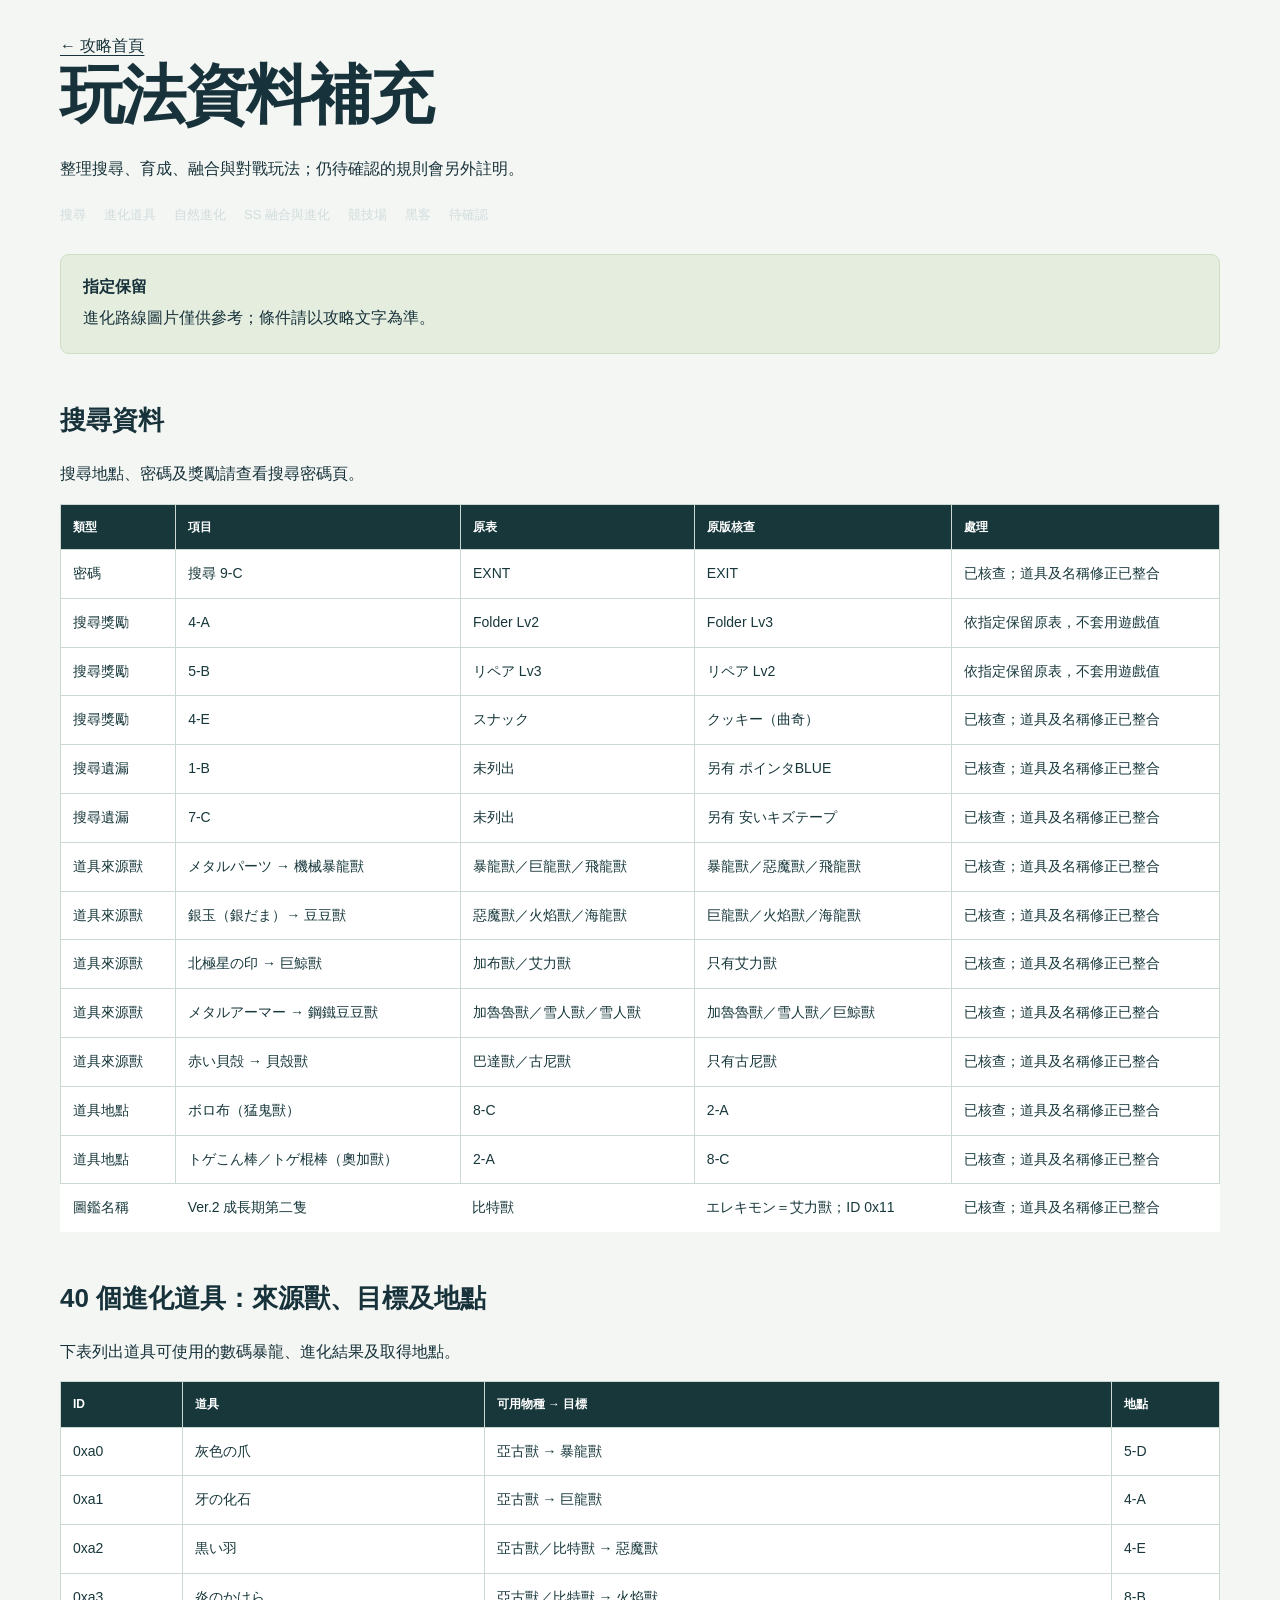
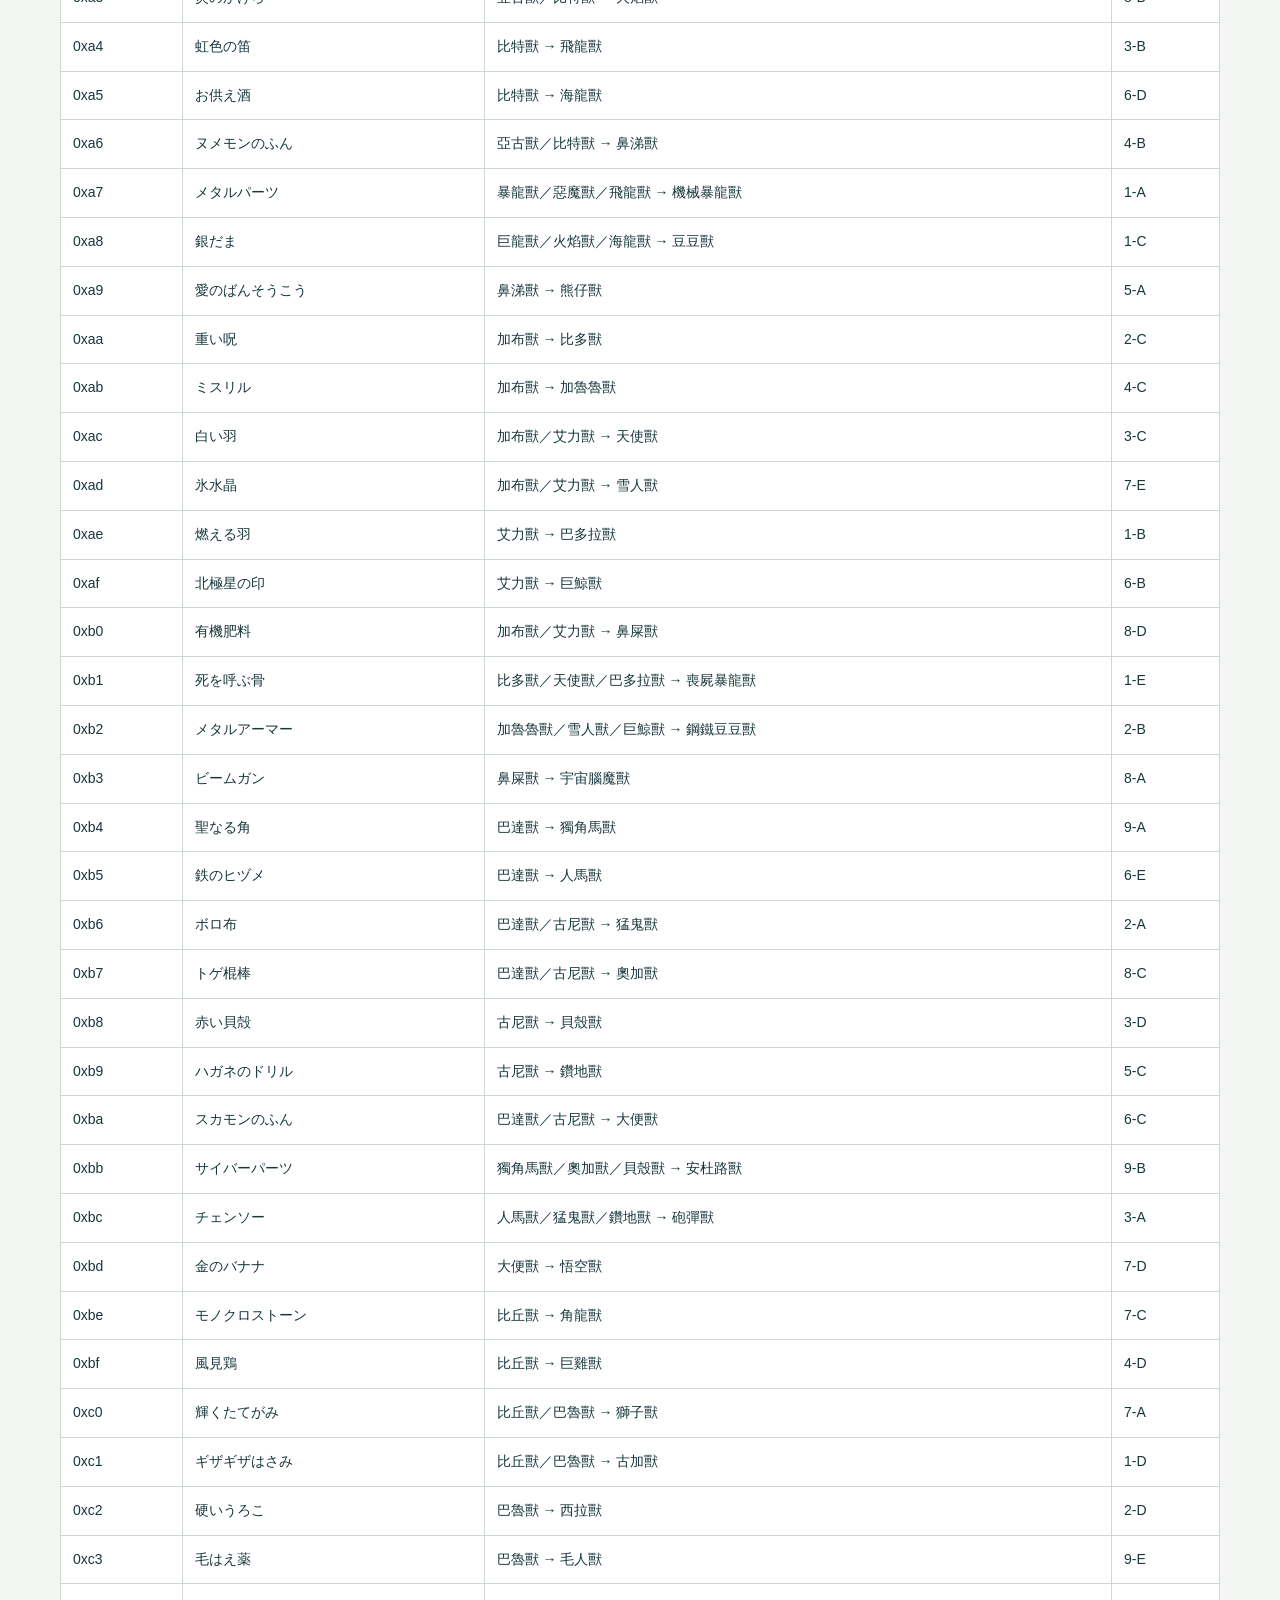
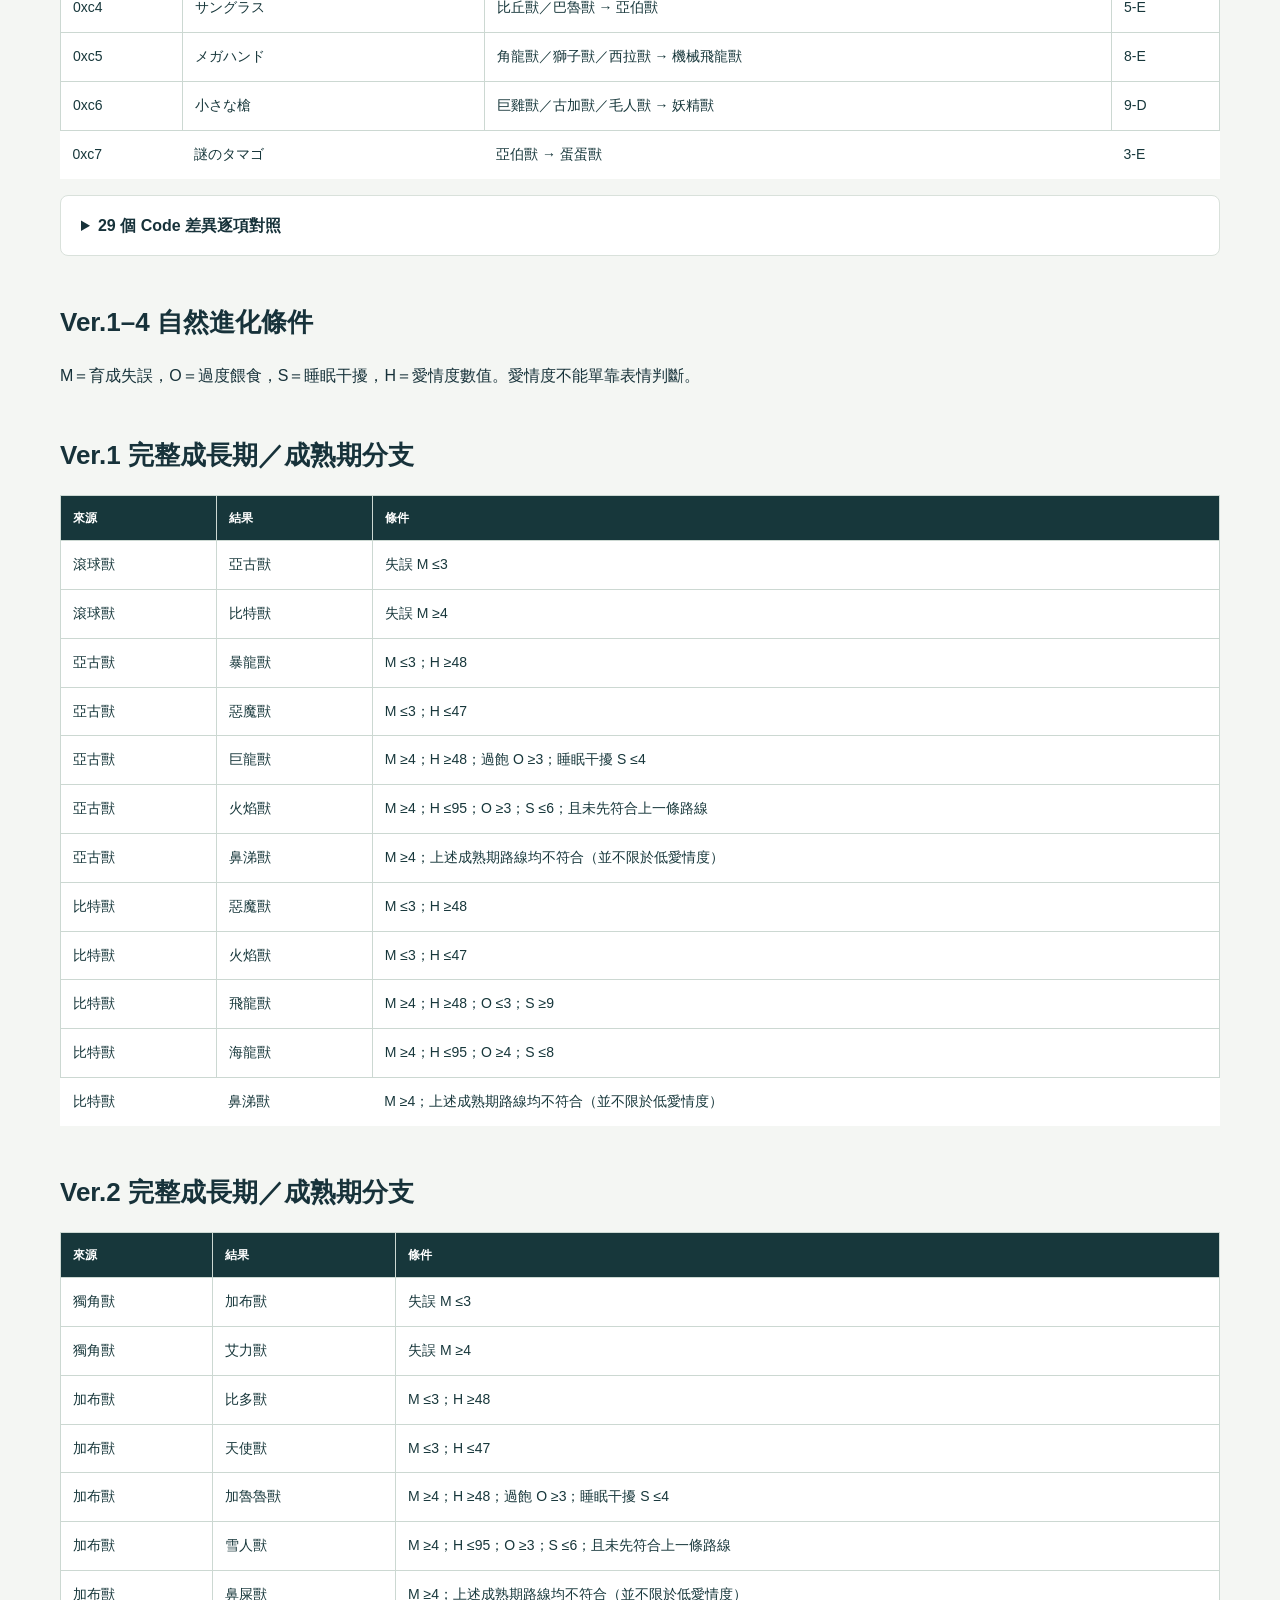
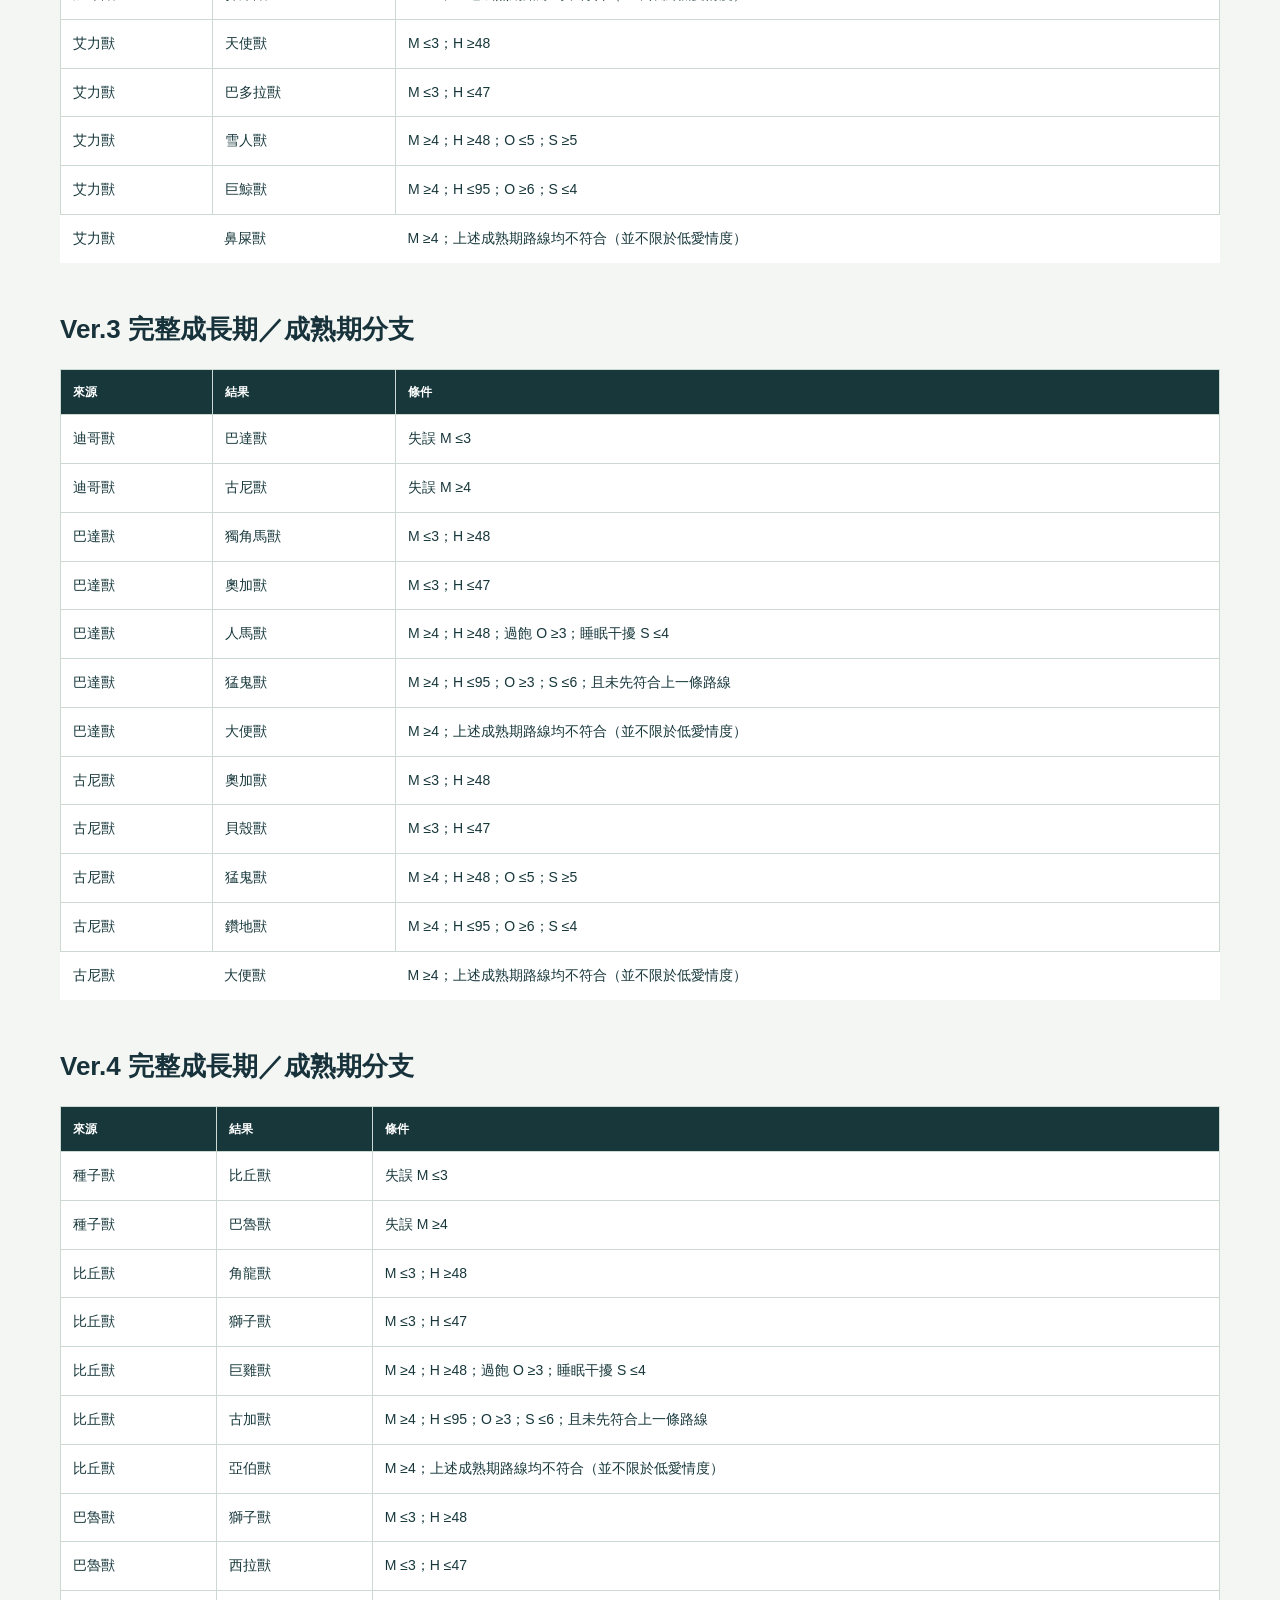
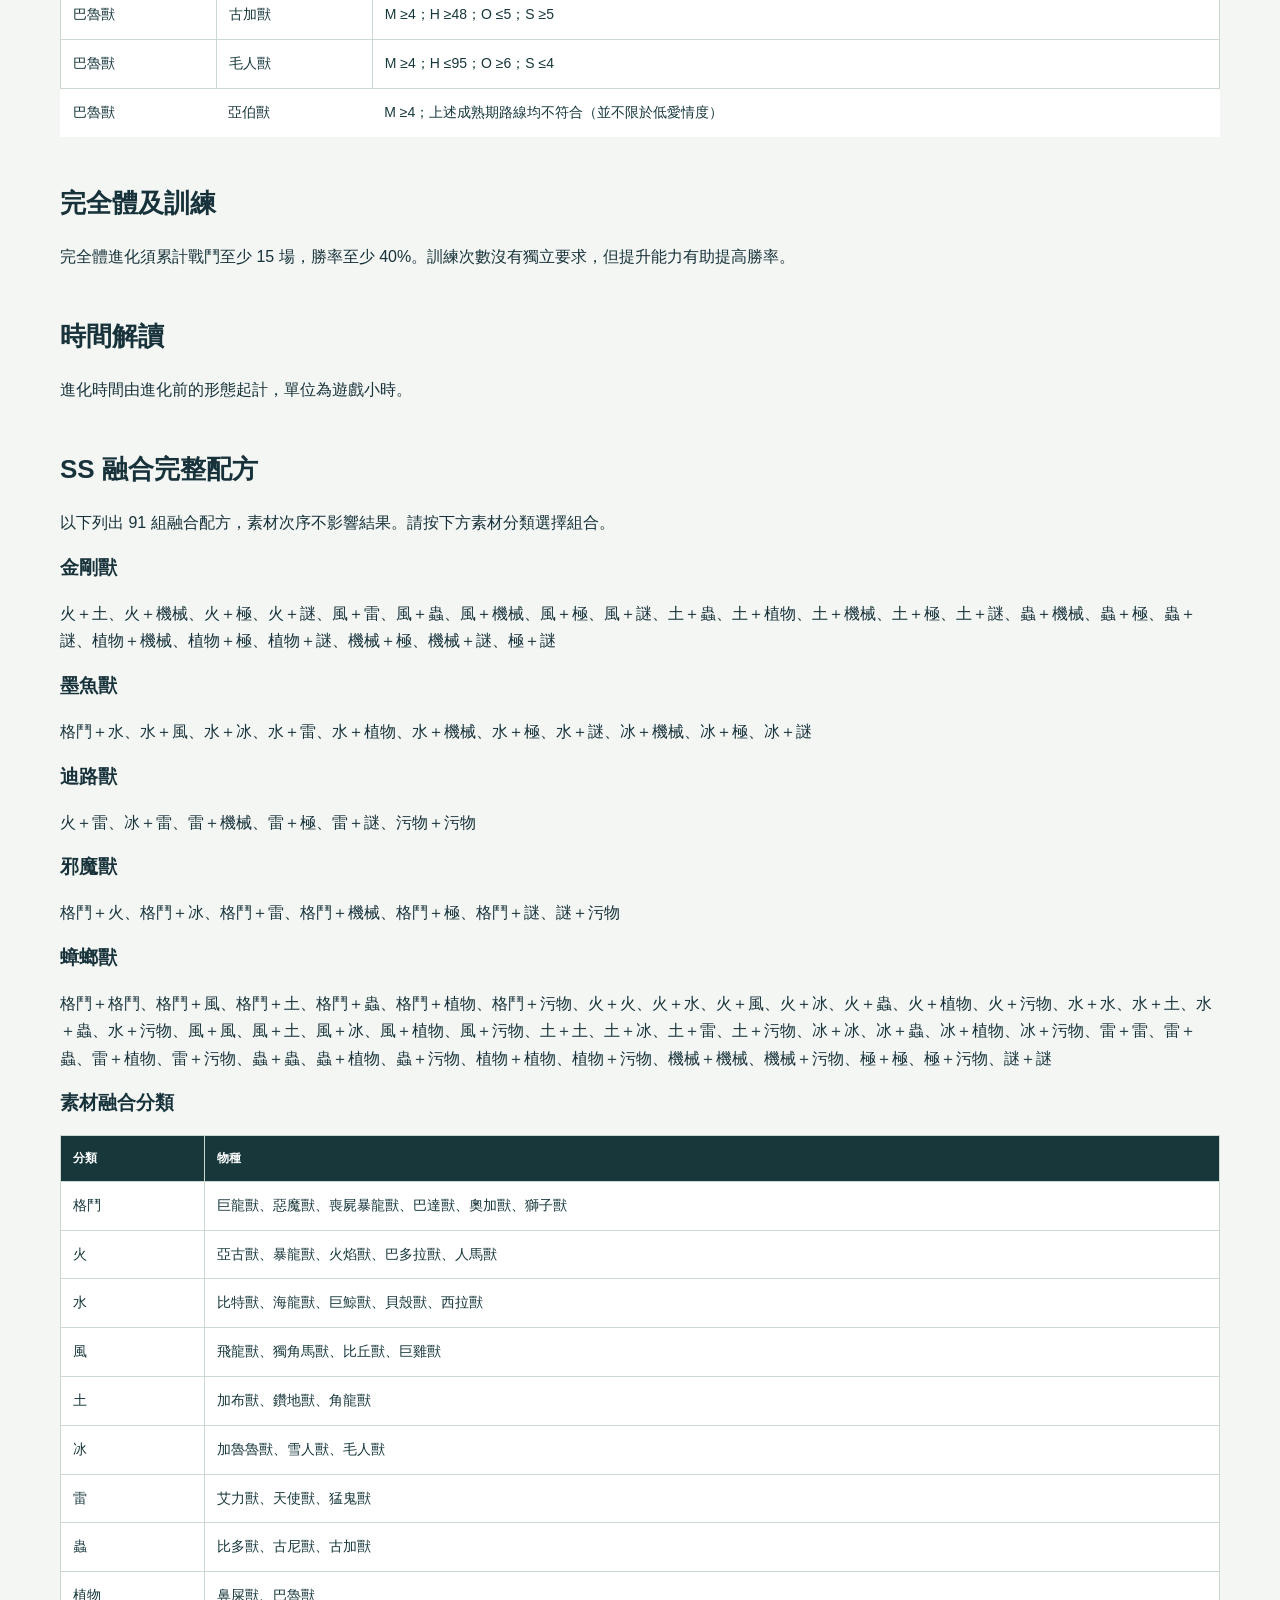
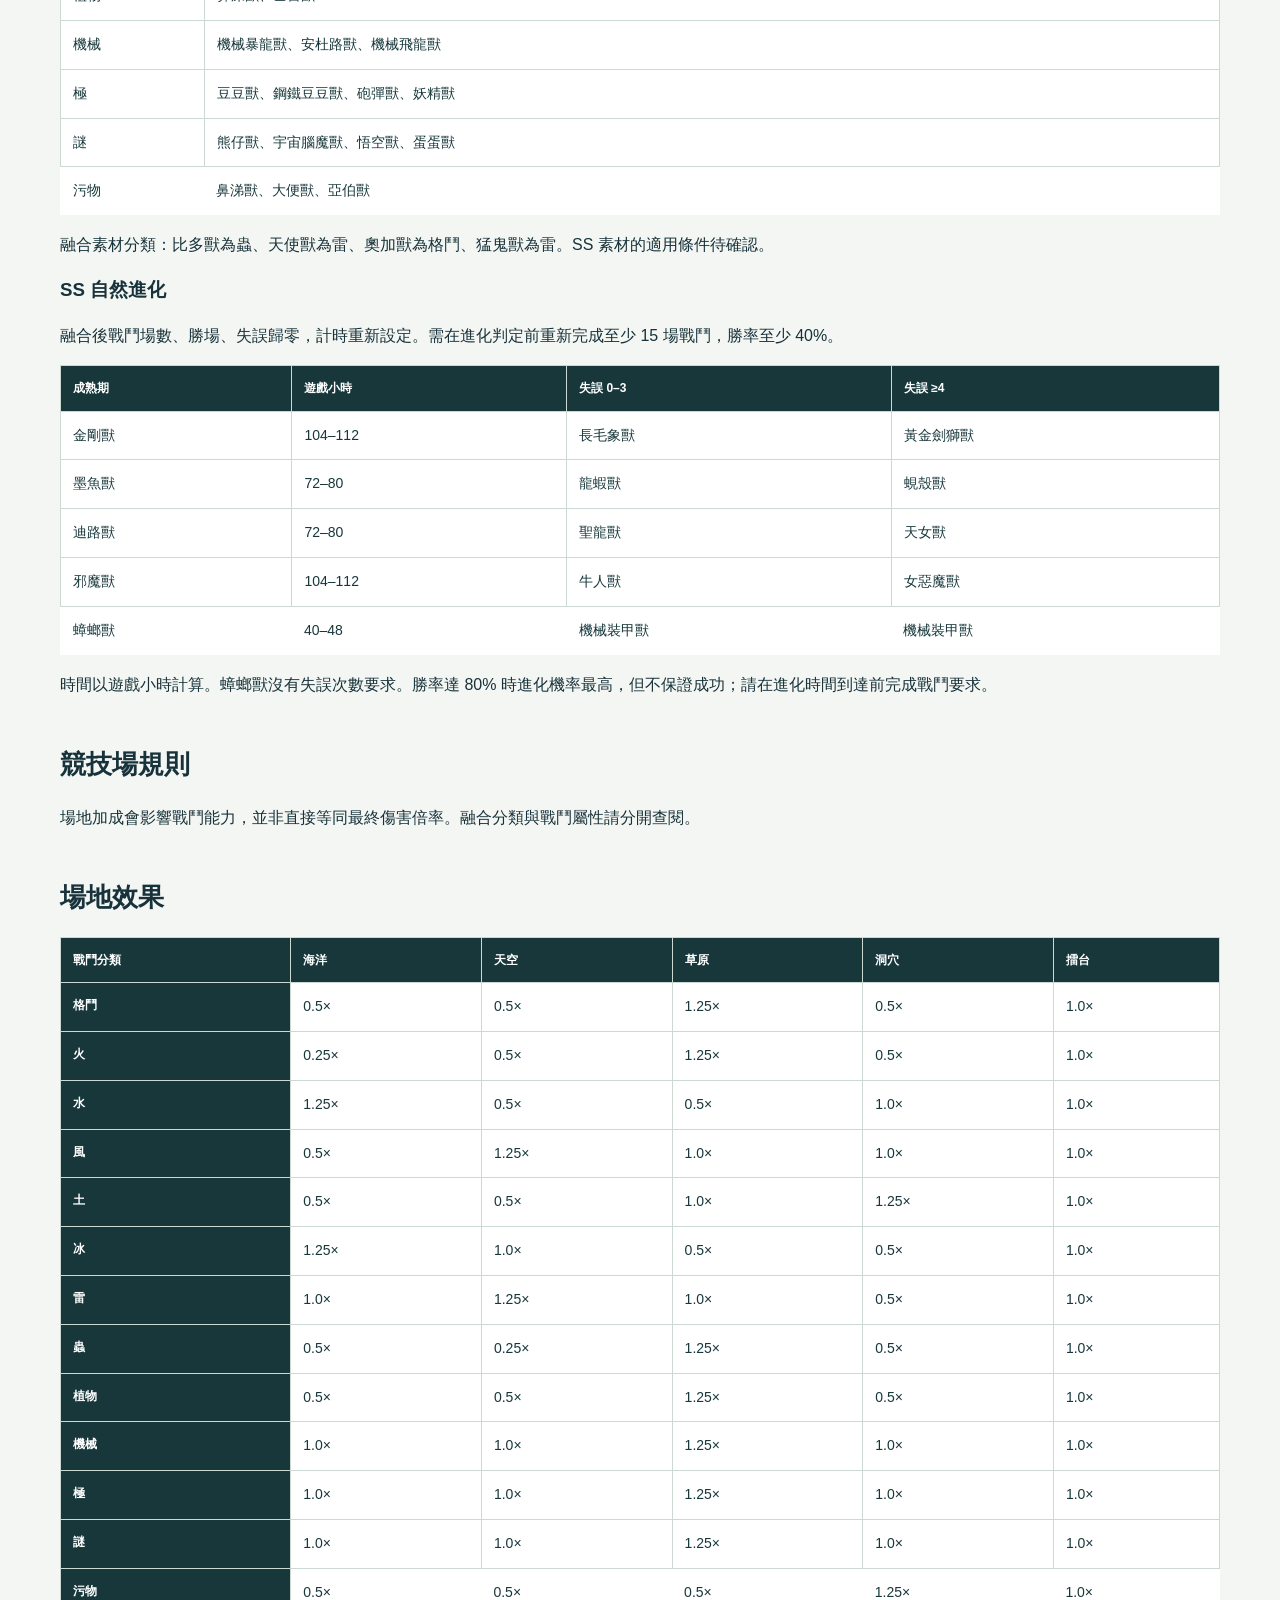
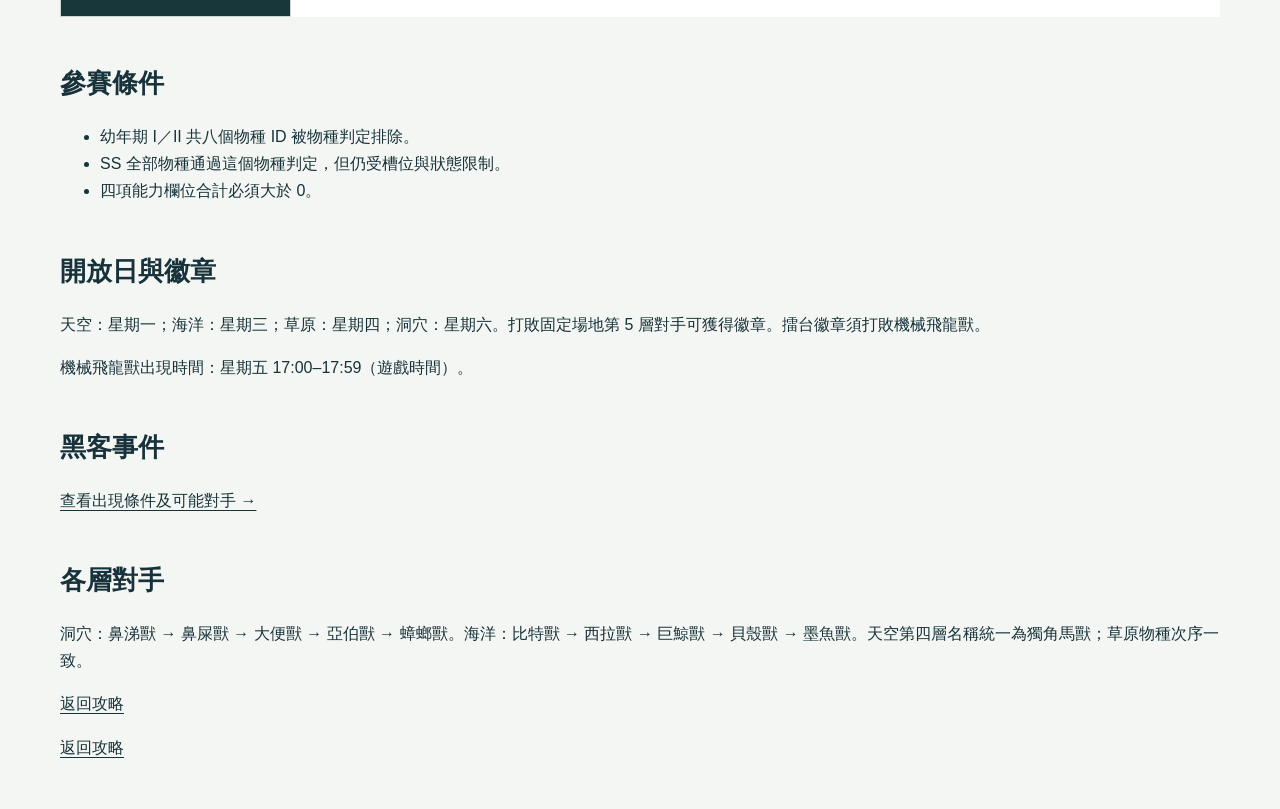
==== commit 489f0aea: "Add files via upload" ====
--- a/research.html
+++ b/research.html
@@ -1 +1 @@
-<!doctype html><html lang="zh-Hant"><meta charset="utf-8"><meta name="viewport" content="width=device-width,initial-scale=1"><title>原版核查補充 · DigiKidult Ver.S</title><link rel="stylesheet" href="style.css"><style>main{max-width:1200px;margin:auto;padding:32px 20px}.scroll{overflow:auto}table{border-collapse:collapse;background:#fff;color:#17373b;width:100%;font-size:14px}th,td{padding:12px;border:1px solid #ccd8d2;text-align:left;vertical-align:top}th{background:#17373b;color:white}h2{margin-top:48px}nav{display:flex;gap:18px;flex-wrap:wrap;position:static}section{scroll-margin-top:24px}details{margin-top:16px}</style><main><a href="index.html#home">← 攻略首頁</a><h1 id="overview">玩法資料補充</h1><p>整理搜尋、育成、融合與對戰玩法；仍待確認的規則會另外註明。</p><nav><a href="#search">搜尋</a><a href="#items">進化道具</a><a href="#natural">自然進化</a><a href="#fusion">SS 融合與進化</a><a href="#arena">競技場</a><a href="#hackers">黑客</a><a href="#pending">待確認</a></nav><div class="notice"><b>指定保留</b><p>進化路線圖片僅供參考；條件請以攻略文字為準。</p></div><section id="search"><h2>搜尋資料</h2><p>搜尋地點、密碼及獎勵請查看搜尋密碼頁。</p><div class="scroll"><table><thead><tr><th>類型</th><th>項目</th><th>原表</th><th>原版核查</th><th>處理</th></tr></thead><tbody><tr><td>密碼</td><td>搜尋 9-C</td><td>EXNT</td><td>EXIT</td><td>已核查；道具及名稱修正已整合</td></tr><tr><td>搜尋獎勵</td><td>4-A</td><td>Folder Lv2</td><td>Folder Lv3</td><td>依指定保留原表，不套用遊戲值</td></tr><tr><td>搜尋獎勵</td><td>5-B</td><td>リペア Lv3</td><td>リペア Lv2</td><td>依指定保留原表，不套用遊戲值</td></tr><tr><td>搜尋獎勵</td><td>4-E</td><td>スナック</td><td>クッキー（曲奇）</td><td>已核查；道具及名稱修正已整合</td></tr><tr><td>搜尋遺漏</td><td>1-B</td><td>未列出</td><td>另有 ポインタBLUE</td><td>已核查；道具及名稱修正已整合</td></tr><tr><td>搜尋遺漏</td><td>7-C</td><td>未列出</td><td>另有 安いキズテープ</td><td>已核查；道具及名稱修正已整合</td></tr><tr><td>道具來源獸</td><td>メタルパーツ → 機械暴龍獸</td><td>暴龍獸／巨龍獸／飛龍獸</td><td>暴龍獸／惡魔獸／飛龍獸</td><td>已核查；道具及名稱修正已整合</td></tr><tr><td>道具來源獸</td><td>銀玉（銀だま）→ 豆豆獸</td><td>惡魔獸／火焰獸／海龍獸</td><td>巨龍獸／火焰獸／海龍獸</td><td>已核查；道具及名稱修正已整合</td></tr><tr><td>道具來源獸</td><td>北極星の印 → 巨鯨獸</td><td>加布獸／艾力獸</td><td>只有艾力獸</td><td>已核查；道具及名稱修正已整合</td></tr><tr><td>道具來源獸</td><td>メタルアーマー → 鋼鐵豆豆獸</td><td>加魯魯獸／雪人獸／雪人獸</td><td>加魯魯獸／雪人獸／巨鯨獸</td><td>已核查；道具及名稱修正已整合</td></tr><tr><td>道具來源獸</td><td>赤い貝殻 → 貝殼獸</td><td>巴達獸／古尼獸</td><td>只有古尼獸</td><td>已核查；道具及名稱修正已整合</td></tr><tr><td>道具地點</td><td>ボロ布（猛鬼獸）</td><td>8-C</td><td>2-A</td><td>已核查；道具及名稱修正已整合</td></tr><tr><td>道具地點</td><td>トゲこん棒／トゲ棍棒（奧加獸）</td><td>2-A</td><td>8-C</td><td>已核查；道具及名稱修正已整合</td></tr><tr><td>圖鑑名稱</td><td>Ver.2 成長期第二隻</td><td>比特獸</td><td>エレキモン＝艾力獸；ID 0x11</td><td>已核查；道具及名稱修正已整合</td></tr></tbody></table></div></section><section id="items"><h2>40 個進化道具：來源獸、目標及地點</h2><p>下表列出道具可使用的數碼暴龍、進化結果及取得地點。</p><div class="scroll"><table><thead><tr><th>ID</th><th>道具</th><th>可用物種 → 目標</th><th>地點</th></tr></thead><tbody><tr><td>0xa0</td><td>灰色の爪</td><td>亞古獸 → 暴龍獸</td><td>5-D</td></tr><tr><td>0xa1</td><td>牙の化石</td><td>亞古獸 → 巨龍獸</td><td>4-A</td></tr><tr><td>0xa2</td><td>黒い羽</td><td>亞古獸／比特獸 → 惡魔獸</td><td>4-E</td></tr><tr><td>0xa3</td><td>炎のかけら</td><td>亞古獸／比特獸 → 火焰獸</td><td>8-B</td></tr><tr><td>0xa4</td><td>虹色の笛</td><td>比特獸 → 飛龍獸</td><td>3-B</td></tr><tr><td>0xa5</td><td>お供え酒</td><td>比特獸 → 海龍獸</td><td>6-D</td></tr><tr><td>0xa6</td><td>ヌメモンのふん</td><td>亞古獸／比特獸 → 鼻涕獸</td><td>4-B</td></tr><tr><td>0xa7</td><td>メタルパーツ</td><td>暴龍獸／惡魔獸／飛龍獸 → 機械暴龍獸</td><td>1-A</td></tr><tr><td>0xa8</td><td>銀だま</td><td>巨龍獸／火焰獸／海龍獸 → 豆豆獸</td><td>1-C</td></tr><tr><td>0xa9</td><td>愛のばんそうこう</td><td>鼻涕獸 → 熊仔獸</td><td>5-A</td></tr><tr><td>0xaa</td><td>重い呪</td><td>加布獸 → 比多獸</td><td>2-C</td></tr><tr><td>0xab</td><td>ミスリル</td><td>加布獸 → 加魯魯獸</td><td>4-C</td></tr><tr><td>0xac</td><td>白い羽</td><td>加布獸／艾力獸 → 天使獸</td><td>3-C</td></tr><tr><td>0xad</td><td>氷水晶</td><td>加布獸／艾力獸 → 雪人獸</td><td>7-E</td></tr><tr><td>0xae</td><td>燃える羽</td><td>艾力獸 → 巴多拉獸</td><td>1-B</td></tr><tr><td>0xaf</td><td>北極星の印</td><td>艾力獸 → 巨鯨獸</td><td>6-B</td></tr><tr><td>0xb0</td><td>有機肥料</td><td>加布獸／艾力獸 → 鼻屎獸</td><td>8-D</td></tr><tr><td>0xb1</td><td>死を呼ぶ骨</td><td>比多獸／天使獸／巴多拉獸 → 喪屍暴龍獸</td><td>1-E</td></tr><tr><td>0xb2</td><td>メタルアーマー</td><td>加魯魯獸／雪人獸／巨鯨獸 → 鋼鐵豆豆獸</td><td>2-B</td></tr><tr><td>0xb3</td><td>ビームガン</td><td>鼻屎獸 → 宇宙腦魔獸</td><td>8-A</td></tr><tr><td>0xb4</td><td>聖なる角</td><td>巴達獸 → 獨角馬獸</td><td>9-A</td></tr><tr><td>0xb5</td><td>鉄のヒヅメ</td><td>巴達獸 → 人馬獸</td><td>6-E</td></tr><tr><td>0xb6</td><td>ボロ布</td><td>巴達獸／古尼獸 → 猛鬼獸</td><td>2-A</td></tr><tr><td>0xb7</td><td>トゲ棍棒</td><td>巴達獸／古尼獸 → 奧加獸</td><td>8-C</td></tr><tr><td>0xb8</td><td>赤い貝殻</td><td>古尼獸 → 貝殼獸</td><td>3-D</td></tr><tr><td>0xb9</td><td>ハガネのドリル</td><td>古尼獸 → 鑽地獸</td><td>5-C</td></tr><tr><td>0xba</td><td>スカモンのふん</td><td>巴達獸／古尼獸 → 大便獸</td><td>6-C</td></tr><tr><td>0xbb</td><td>サイバーパーツ</td><td>獨角馬獸／奧加獸／貝殼獸 → 安杜路獸</td><td>9-B</td></tr><tr><td>0xbc</td><td>チェンソー</td><td>人馬獸／猛鬼獸／鑽地獸 → 砲彈獸</td><td>3-A</td></tr><tr><td>0xbd</td><td>金のバナナ</td><td>大便獸 → 悟空獸</td><td>7-D</td></tr><tr><td>0xbe</td><td>モノクロストーン</td><td>比丘獸 → 角龍獸</td><td>7-C</td></tr><tr><td>0xbf</td><td>風見鶏</td><td>比丘獸 → 巨雞獸</td><td>4-D</td></tr><tr><td>0xc0</td><td>輝くたてがみ</td><td>比丘獸／巴魯獸 → 獅子獸</td><td>7-A</td></tr><tr><td>0xc1</td><td>ギザギザはさみ</td><td>比丘獸／巴魯獸 → 古加獸</td><td>1-D</td></tr><tr><td>0xc2</td><td>硬いうろこ</td><td>巴魯獸 → 西拉獸</td><td>2-D</td></tr><tr><td>0xc3</td><td>毛はえ薬</td><td>巴魯獸 → 毛人獸</td><td>9-E</td></tr><tr><td>0xc4</td><td>サングラス</td><td>比丘獸／巴魯獸 → 亞伯獸</td><td>5-E</td></tr><tr><td>0xc5</td><td>メガハンド</td><td>角龍獸／獅子獸／西拉獸 → 機械飛龍獸</td><td>8-E</td></tr><tr><td>0xc6</td><td>小さな槍</td><td>巨雞獸／古加獸／毛人獸 → 妖精獸</td><td>9-D</td></tr><tr><td>0xc7</td><td>謎のタマゴ</td><td>亞伯獸 → 蛋蛋獸</td><td>3-E</td></tr></tbody></table></div><details><summary>29 個 Code 差異逐項對照</summary><div class="scroll"><table><thead><tr><th>原表行</th><th>道具</th><th>原表 Code</th><th>原版 Code</th></tr></thead><tbody><tr><td>18</td><td>重い兜</td><td>AB</td><td>0xaa</td></tr><tr><td>19</td><td>ミスリル</td><td>AC</td><td>0xab</td></tr><tr><td>20</td><td>白い羽</td><td>AD</td><td>0xac</td></tr><tr><td>21</td><td>氷水昌</td><td>AE</td><td>0xad</td></tr><tr><td>22</td><td>燃える羽</td><td>AF</td><td>0xae</td></tr><tr><td>23</td><td>北極星の印</td><td>B0</td><td>0xaf</td></tr><tr><td>24</td><td>有機肥料</td><td>B1</td><td>0xb0</td></tr><tr><td>25</td><td>死を呼ぶ骨</td><td>B2</td><td>0xb1</td></tr><tr><td>26</td><td>メタルアーマー</td><td>B3</td><td>0xb2</td></tr><tr><td>27</td><td>ビームガン</td><td>B4</td><td>0xb3</td></tr><tr><td>30</td><td>聖なる角</td><td>B6</td><td>0xb4</td></tr><tr><td>31</td><td>鉄のヒヅメ</td><td>B7</td><td>0xb5</td></tr><tr><td>32</td><td>トゲこん棒</td><td>B8</td><td>0xb7</td></tr><tr><td>33</td><td>ボロ布</td><td>B9</td><td>0xb6</td></tr><tr><td>34</td><td>赤い貝殻</td><td>BA</td><td>0xb8</td></tr><tr><td>35</td><td>鋼のドリル</td><td>BB</td><td>0xb9</td></tr><tr><td>36</td><td>スカモンのふん</td><td>BC</td><td>0xba</td></tr><tr><td>37</td><td>サイバーパーツ</td><td>BD</td><td>0xbb</td></tr><tr><td>38</td><td>チェンソー</td><td>BE</td><td>0xbc</td></tr><tr><td>42</td><td>モノクロストーン</td><td>BF</td><td>0xbe</td></tr><tr><td>43</td><td>風見鶏</td><td>C0</td><td>0xbf</td></tr><tr><td>44</td><td>輝くたてがみ</td><td>C1</td><td>0xc0</td></tr><tr><td>45</td><td>ギザギザばさみ</td><td>C2</td><td>0xc1</td></tr><tr><td>46</td><td>硬いウロコ</td><td>C3</td><td>0xc2</td></tr><tr><td>47</td><td>毛はえ薬</td><td>C4</td><td>0xc3</td></tr><tr><td>48</td><td>サングラス</td><td>C5</td><td>0xc4</td></tr><tr><td>49</td><td>メガバント</td><td>C6</td><td>0xc5</td></tr><tr><td>50</td><td>小さな槍</td><td>C7</td><td>0xc6</td></tr><tr><td>51</td><td>謎のタマゴ</td><td>C8</td><td>0xc7</td></tr></tbody></table></div></details></section><section id="natural"><h2>Ver.1–4 自然進化條件</h2><p>M＝育成失誤，O＝過度餵食，S＝睡眠干擾，H＝愛情度數值。愛情度不能單靠表情判斷。</p><h2>Ver.1 完整成長期／成熟期分支</h2><div class="scroll"><table><tr><th>來源</th><th>結果</th><th>條件</th></tr><tr><td>滾球獸</td><td>亞古獸</td><td>失誤 M ≤3</td></tr><tr><td>滾球獸</td><td>比特獸</td><td>失誤 M ≥4</td></tr><tr><td>亞古獸</td><td>暴龍獸</td><td>M ≤3；H ≥48</td></tr><tr><td>亞古獸</td><td>惡魔獸</td><td>M ≤3；H ≤47</td></tr><tr><td>亞古獸</td><td>巨龍獸</td><td>M ≥4；H ≥48；過飽 O ≥3；睡眠干擾 S ≤4</td></tr><tr><td>亞古獸</td><td>火焰獸</td><td>M ≥4；H ≤95；O ≥3；S ≤6；且未先符合上一條路線</td></tr><tr><td>亞古獸</td><td>鼻涕獸</td><td>M ≥4；上述成熟期路線均不符合（並不限於低愛情度）</td></tr><tr><td>比特獸</td><td>惡魔獸</td><td>M ≤3；H ≥48</td></tr><tr><td>比特獸</td><td>火焰獸</td><td>M ≤3；H ≤47</td></tr><tr><td>比特獸</td><td>飛龍獸</td><td>M ≥4；H ≥48；O ≤3；S ≥9</td></tr><tr><td>比特獸</td><td>海龍獸</td><td>M ≥4；H ≤95；O ≥4；S ≤8</td></tr><tr><td>比特獸</td><td>鼻涕獸</td><td>M ≥4；上述成熟期路線均不符合（並不限於低愛情度）</td></tr></table></div><h2>Ver.2 完整成長期／成熟期分支</h2><div class="scroll"><table><tr><th>來源</th><th>結果</th><th>條件</th></tr><tr><td>獨角獸</td><td>加布獸</td><td>失誤 M ≤3</td></tr><tr><td>獨角獸</td><td>艾力獸</td><td>失誤 M ≥4</td></tr><tr><td>加布獸</td><td>比多獸</td><td>M ≤3；H ≥48</td></tr><tr><td>加布獸</td><td>天使獸</td><td>M ≤3；H ≤47</td></tr><tr><td>加布獸</td><td>加魯魯獸</td><td>M ≥4；H ≥48；過飽 O ≥3；睡眠干擾 S ≤4</td></tr><tr><td>加布獸</td><td>雪人獸</td><td>M ≥4；H ≤95；O ≥3；S ≤6；且未先符合上一條路線</td></tr><tr><td>加布獸</td><td>鼻屎獸</td><td>M ≥4；上述成熟期路線均不符合（並不限於低愛情度）</td></tr><tr><td>艾力獸</td><td>天使獸</td><td>M ≤3；H ≥48</td></tr><tr><td>艾力獸</td><td>巴多拉獸</td><td>M ≤3；H ≤47</td></tr><tr><td>艾力獸</td><td>雪人獸</td><td>M ≥4；H ≥48；O ≤5；S ≥5</td></tr><tr><td>艾力獸</td><td>巨鯨獸</td><td>M ≥4；H ≤95；O ≥6；S ≤4</td></tr><tr><td>艾力獸</td><td>鼻屎獸</td><td>M ≥4；上述成熟期路線均不符合（並不限於低愛情度）</td></tr></table></div><h2>Ver.3 完整成長期／成熟期分支</h2><div class="scroll"><table><tr><th>來源</th><th>結果</th><th>條件</th></tr><tr><td>迪哥獸</td><td>巴達獸</td><td>失誤 M ≤3</td></tr><tr><td>迪哥獸</td><td>古尼獸</td><td>失誤 M ≥4</td></tr><tr><td>巴達獸</td><td>獨角馬獸</td><td>M ≤3；H ≥48</td></tr><tr><td>巴達獸</td><td>奧加獸</td><td>M ≤3；H ≤47</td></tr><tr><td>巴達獸</td><td>人馬獸</td><td>M ≥4；H ≥48；過飽 O ≥3；睡眠干擾 S ≤4</td></tr><tr><td>巴達獸</td><td>猛鬼獸</td><td>M ≥4；H ≤95；O ≥3；S ≤6；且未先符合上一條路線</td></tr><tr><td>巴達獸</td><td>大便獸</td><td>M ≥4；上述成熟期路線均不符合（並不限於低愛情度）</td></tr><tr><td>古尼獸</td><td>奧加獸</td><td>M ≤3；H ≥48</td></tr><tr><td>古尼獸</td><td>貝殼獸</td><td>M ≤3；H ≤47</td></tr><tr><td>古尼獸</td><td>猛鬼獸</td><td>M ≥4；H ≥48；O ≤5；S ≥5</td></tr><tr><td>古尼獸</td><td>鑽地獸</td><td>M ≥4；H ≤95；O ≥6；S ≤4</td></tr><tr><td>古尼獸</td><td>大便獸</td><td>M ≥4；上述成熟期路線均不符合（並不限於低愛情度）</td></tr></table></div><h2>Ver.4 完整成長期／成熟期分支</h2><div class="scroll"><table><tr><th>來源</th><th>結果</th><th>條件</th></tr><tr><td>種子獸</td><td>比丘獸</td><td>失誤 M ≤3</td></tr><tr><td>種子獸</td><td>巴魯獸</td><td>失誤 M ≥4</td></tr><tr><td>比丘獸</td><td>角龍獸</td><td>M ≤3；H ≥48</td></tr><tr><td>比丘獸</td><td>獅子獸</td><td>M ≤3；H ≤47</td></tr><tr><td>比丘獸</td><td>巨雞獸</td><td>M ≥4；H ≥48；過飽 O ≥3；睡眠干擾 S ≤4</td></tr><tr><td>比丘獸</td><td>古加獸</td><td>M ≥4；H ≤95；O ≥3；S ≤6；且未先符合上一條路線</td></tr><tr><td>比丘獸</td><td>亞伯獸</td><td>M ≥4；上述成熟期路線均不符合（並不限於低愛情度）</td></tr><tr><td>巴魯獸</td><td>獅子獸</td><td>M ≤3；H ≥48</td></tr><tr><td>巴魯獸</td><td>西拉獸</td><td>M ≤3；H ≤47</td></tr><tr><td>巴魯獸</td><td>古加獸</td><td>M ≥4；H ≥48；O ≤5；S ≥5</td></tr><tr><td>巴魯獸</td><td>毛人獸</td><td>M ≥4；H ≤95；O ≥6；S ≤4</td></tr><tr><td>巴魯獸</td><td>亞伯獸</td><td>M ≥4；上述成熟期路線均不符合（並不限於低愛情度）</td></tr></table></div><h2>完全體及訓練</h2><p>完全體進化須累計戰鬥至少 15 場，勝率至少 40%。訓練次數沒有獨立要求，但提升能力有助提高勝率。</p><h2>時間解讀</h2><p>進化時間由進化前的形態起計，單位為遊戲小時。</p></section><section id="fusion"><h2>SS 融合完整配方</h2><p>以下列出 91 組融合配方，素材次序不影響結果。請按下方素材分類選擇組合。</p><h3>金剛獸</h3><p>火＋土、火＋機械、火＋極、火＋謎、風＋雷、風＋蟲、風＋機械、風＋極、風＋謎、土＋蟲、土＋植物、土＋機械、土＋極、土＋謎、蟲＋機械、蟲＋極、蟲＋謎、植物＋機械、植物＋極、植物＋謎、機械＋極、機械＋謎、極＋謎</p><h3>墨魚獸</h3><p>格鬥＋水、水＋風、水＋冰、水＋雷、水＋植物、水＋機械、水＋極、水＋謎、冰＋機械、冰＋極、冰＋謎</p><h3>迪路獸</h3><p>火＋雷、冰＋雷、雷＋機械、雷＋極、雷＋謎、污物＋污物</p><h3>邪魔獸</h3><p>格鬥＋火、格鬥＋冰、格鬥＋雷、格鬥＋機械、格鬥＋極、格鬥＋謎、謎＋污物</p><h3>蟑螂獸</h3><p>格鬥＋格鬥、格鬥＋風、格鬥＋土、格鬥＋蟲、格鬥＋植物、格鬥＋污物、火＋火、火＋水、火＋風、火＋冰、火＋蟲、火＋植物、火＋污物、水＋水、水＋土、水＋蟲、水＋污物、風＋風、風＋土、風＋冰、風＋植物、風＋污物、土＋土、土＋冰、土＋雷、土＋污物、冰＋冰、冰＋蟲、冰＋植物、冰＋污物、雷＋雷、雷＋蟲、雷＋植物、雷＋污物、蟲＋蟲、蟲＋植物、蟲＋污物、植物＋植物、植物＋污物、機械＋機械、機械＋污物、極＋極、極＋污物、謎＋謎</p><h3>素材融合分類</h3><div class="scroll"><table><thead><tr><th>分類</th><th>物種</th></tr></thead><tbody><tr><td>格鬥</td><td>巨龍獸、惡魔獸、喪屍暴龍獸、巴達獸、奧加獸、獅子獸</td></tr><tr><td>火</td><td>亞古獸、暴龍獸、火焰獸、巴多拉獸、人馬獸</td></tr><tr><td>水</td><td>比特獸、海龍獸、巨鯨獸、貝殼獸、西拉獸</td></tr><tr><td>風</td><td>飛龍獸、獨角馬獸、比丘獸、巨雞獸</td></tr><tr><td>土</td><td>加布獸、鑽地獸、角龍獸</td></tr><tr><td>冰</td><td>加魯魯獸、雪人獸、毛人獸</td></tr><tr><td>雷</td><td>艾力獸、天使獸、猛鬼獸</td></tr><tr><td>蟲</td><td>比多獸、古尼獸、古加獸</td></tr><tr><td>植物</td><td>鼻屎獸、巴魯獸</td></tr><tr><td>機械</td><td>機械暴龍獸、安杜路獸、機械飛龍獸</td></tr><tr><td>極</td><td>豆豆獸、鋼鐵豆豆獸、砲彈獸、妖精獸</td></tr><tr><td>謎</td><td>熊仔獸、宇宙腦魔獸、悟空獸、蛋蛋獸</td></tr><tr><td>污物</td><td>鼻涕獸、大便獸、亞伯獸</td></tr></tbody></table></div><p>融合素材分類：比多獸為蟲、天使獸為雷、奧加獸為格鬥、猛鬼獸為雷。SS 素材的適用條件待確認。</p><h3>SS 自然進化</h3><p>融合後戰鬥場數、勝場、失誤歸零，計時重新設定。需在進化判定前重新完成至少 15 場戰鬥，勝率至少 40%。</p><div class="scroll"><table><thead><tr><th>成熟期</th><th>遊戲小時</th><th>失誤 0–3</th><th>失誤 ≥4</th></tr></thead><tbody><tr><td>金剛獸</td><td>104–112</td><td>長毛象獸</td><td>黃金劍獅獸</td></tr><tr><td>墨魚獸</td><td>72–80</td><td>龍蝦獸</td><td>蜆殼獸</td></tr><tr><td>迪路獸</td><td>72–80</td><td>聖龍獸</td><td>天女獸</td></tr><tr><td>邪魔獸</td><td>104–112</td><td>牛人獸</td><td>女惡魔獸</td></tr><tr><td>蟑螂獸</td><td>40–48</td><td>機械裝甲獸</td><td>機械裝甲獸</td></tr></tbody></table></div><p>時間以遊戲小時計算。蟑螂獸沒有失誤次數要求。勝率達 80% 時進化機率最高，但不保證成功；請在進化時間到達前完成戰鬥要求。</p></section><section id="arena"><h2>競技場規則</h2><p>場地加成會影響戰鬥能力，並非直接等同最終傷害倍率。融合分類與戰鬥屬性請分開查閱。</p><h2>場地效果</h2><div class="scroll"><table><tr><th>戰鬥分類</th><th>海洋</th><th>天空</th><th>草原</th><th>洞穴</th><th>擂台</th></tr><tr><th>格鬥</th><td>0.5×</td><td>0.5×</td><td>1.25×</td><td>0.5×</td><td>1.0×</td></tr><tr><th>火</th><td>0.25×</td><td>0.5×</td><td>1.25×</td><td>0.5×</td><td>1.0×</td></tr><tr><th>水</th><td>1.25×</td><td>0.5×</td><td>0.5×</td><td>1.0×</td><td>1.0×</td></tr><tr><th>風</th><td>0.5×</td><td>1.25×</td><td>1.0×</td><td>1.0×</td><td>1.0×</td></tr><tr><th>土</th><td>0.5×</td><td>0.5×</td><td>1.0×</td><td>1.25×</td><td>1.0×</td></tr><tr><th>冰</th><td>1.25×</td><td>1.0×</td><td>0.5×</td><td>0.5×</td><td>1.0×</td></tr><tr><th>雷</th><td>1.0×</td><td>1.25×</td><td>1.0×</td><td>0.5×</td><td>1.0×</td></tr><tr><th>蟲</th><td>0.5×</td><td>0.25×</td><td>1.25×</td><td>0.5×</td><td>1.0×</td></tr><tr><th>植物</th><td>0.5×</td><td>0.5×</td><td>1.25×</td><td>0.5×</td><td>1.0×</td></tr><tr><th>機械</th><td>1.0×</td><td>1.0×</td><td>1.25×</td><td>1.0×</td><td>1.0×</td></tr><tr><th>極</th><td>1.0×</td><td>1.0×</td><td>1.25×</td><td>1.0×</td><td>1.0×</td></tr><tr><th>謎</th><td>1.0×</td><td>1.0×</td><td>1.25×</td><td>1.0×</td><td>1.0×</td></tr><tr><th>污物</th><td>0.5×</td><td>0.5×</td><td>0.5×</td><td>1.25×</td><td>1.0×</td></tr></table></div><h2>參賽條件</h2><ul><li>幼年期 I／II 共八個物種 ID 被物種判定排除。</li><li>SS 全部物種通過這個物種判定，但仍受槽位與狀態限制。</li><li>四項能力欄位合計必須大於 0。</li></ul><h2>開放日與徽章</h2><p>天空：星期一；海洋：星期三；草原：星期四；洞穴：星期六。打敗固定場地第 5 層對手可獲得徽章。擂台徽章須打敗機械飛龍獸。</p><p>機械飛龍獸出現時間：星期五 17:00–20:00（遊戲時間）。</p></section><section id="hackers"><h2>黑客事件</h2><p><a href="index.html#hackers">查看出現條件及可能對手 →</a></p></section><section><h2>各層對手</h2><p>洞穴：鼻涕獸 → 鼻屎獸 → 大便獸 → 亞伯獸 → 蟑螂獸。海洋：比特獸 → 西拉獸 → 巨鯨獸 → 貝殼獸 → 墨魚獸。天空第四層名稱統一為獨角馬獸；草原物種次序一致。</p></section><section id="pending"><p><a href="index.html#home">返回攻略</a></p></section><p><a href="index.html#home">返回攻略</a></p></main></html>+<!doctype html><html lang="zh-Hant"><meta charset="utf-8"><meta name="viewport" content="width=device-width,initial-scale=1"><title>原版核查補充 · DigiKidult Ver.S</title><link rel="stylesheet" href="style.css"><style>main{max-width:1200px;margin:auto;padding:32px 20px}.scroll{overflow:auto}table{border-collapse:collapse;background:#fff;color:#17373b;width:100%;font-size:14px}th,td{padding:12px;border:1px solid #ccd8d2;text-align:left;vertical-align:top}th{background:#17373b;color:white}h2{margin-top:48px}nav{display:flex;gap:18px;flex-wrap:wrap;position:static}section{scroll-margin-top:24px}details{margin-top:16px}</style><main><a href="index.html#home">← 攻略首頁</a><h1 id="overview">玩法資料補充</h1><p>整理搜尋、育成、融合與對戰玩法；仍待確認的規則會另外註明。</p><nav><a href="#search">搜尋</a><a href="#items">進化道具</a><a href="#natural">自然進化</a><a href="#fusion">SS 融合與進化</a><a href="#arena">競技場</a><a href="#hackers">黑客</a><a href="#pending">待確認</a></nav><div class="notice"><b>指定保留</b><p>進化路線圖片僅供參考；條件請以攻略文字為準。</p></div><section id="search"><h2>搜尋資料</h2><p>搜尋地點、密碼及獎勵請查看搜尋密碼頁。</p><div class="scroll"><table><thead><tr><th>類型</th><th>項目</th><th>原表</th><th>原版核查</th><th>處理</th></tr></thead><tbody><tr><td>密碼</td><td>搜尋 9-C</td><td>EXNT</td><td>EXIT</td><td>已核查；道具及名稱修正已整合</td></tr><tr><td>搜尋獎勵</td><td>4-A</td><td>Folder Lv2</td><td>Folder Lv3</td><td>依指定保留原表，不套用遊戲值</td></tr><tr><td>搜尋獎勵</td><td>5-B</td><td>リペア Lv3</td><td>リペア Lv2</td><td>依指定保留原表，不套用遊戲值</td></tr><tr><td>搜尋獎勵</td><td>4-E</td><td>スナック</td><td>クッキー（曲奇）</td><td>已核查；道具及名稱修正已整合</td></tr><tr><td>搜尋遺漏</td><td>1-B</td><td>未列出</td><td>另有 ポインタBLUE</td><td>已核查；道具及名稱修正已整合</td></tr><tr><td>搜尋遺漏</td><td>7-C</td><td>未列出</td><td>另有 安いキズテープ</td><td>已核查；道具及名稱修正已整合</td></tr><tr><td>道具來源獸</td><td>メタルパーツ → 機械暴龍獸</td><td>暴龍獸／巨龍獸／飛龍獸</td><td>暴龍獸／惡魔獸／飛龍獸</td><td>已核查；道具及名稱修正已整合</td></tr><tr><td>道具來源獸</td><td>銀玉（銀だま）→ 豆豆獸</td><td>惡魔獸／火焰獸／海龍獸</td><td>巨龍獸／火焰獸／海龍獸</td><td>已核查；道具及名稱修正已整合</td></tr><tr><td>道具來源獸</td><td>北極星の印 → 巨鯨獸</td><td>加布獸／艾力獸</td><td>只有艾力獸</td><td>已核查；道具及名稱修正已整合</td></tr><tr><td>道具來源獸</td><td>メタルアーマー → 鋼鐵豆豆獸</td><td>加魯魯獸／雪人獸／雪人獸</td><td>加魯魯獸／雪人獸／巨鯨獸</td><td>已核查；道具及名稱修正已整合</td></tr><tr><td>道具來源獸</td><td>赤い貝殻 → 貝殼獸</td><td>巴達獸／古尼獸</td><td>只有古尼獸</td><td>已核查；道具及名稱修正已整合</td></tr><tr><td>道具地點</td><td>ボロ布（猛鬼獸）</td><td>8-C</td><td>2-A</td><td>已核查；道具及名稱修正已整合</td></tr><tr><td>道具地點</td><td>トゲこん棒／トゲ棍棒（奧加獸）</td><td>2-A</td><td>8-C</td><td>已核查；道具及名稱修正已整合</td></tr><tr><td>圖鑑名稱</td><td>Ver.2 成長期第二隻</td><td>比特獸</td><td>エレキモン＝艾力獸；ID 0x11</td><td>已核查；道具及名稱修正已整合</td></tr></tbody></table></div></section><section id="items"><h2>40 個進化道具：來源獸、目標及地點</h2><p>下表列出道具可使用的數碼暴龍、進化結果及取得地點。</p><div class="scroll"><table><thead><tr><th>ID</th><th>道具</th><th>可用物種 → 目標</th><th>地點</th></tr></thead><tbody><tr><td>0xa0</td><td>灰色の爪</td><td>亞古獸 → 暴龍獸</td><td>5-D</td></tr><tr><td>0xa1</td><td>牙の化石</td><td>亞古獸 → 巨龍獸</td><td>4-A</td></tr><tr><td>0xa2</td><td>黒い羽</td><td>亞古獸／比特獸 → 惡魔獸</td><td>4-E</td></tr><tr><td>0xa3</td><td>炎のかけら</td><td>亞古獸／比特獸 → 火焰獸</td><td>8-B</td></tr><tr><td>0xa4</td><td>虹色の笛</td><td>比特獸 → 飛龍獸</td><td>3-B</td></tr><tr><td>0xa5</td><td>お供え酒</td><td>比特獸 → 海龍獸</td><td>6-D</td></tr><tr><td>0xa6</td><td>ヌメモンのふん</td><td>亞古獸／比特獸 → 鼻涕獸</td><td>4-B</td></tr><tr><td>0xa7</td><td>メタルパーツ</td><td>暴龍獸／惡魔獸／飛龍獸 → 機械暴龍獸</td><td>1-A</td></tr><tr><td>0xa8</td><td>銀だま</td><td>巨龍獸／火焰獸／海龍獸 → 豆豆獸</td><td>1-C</td></tr><tr><td>0xa9</td><td>愛のばんそうこう</td><td>鼻涕獸 → 熊仔獸</td><td>5-A</td></tr><tr><td>0xaa</td><td>重い呪</td><td>加布獸 → 比多獸</td><td>2-C</td></tr><tr><td>0xab</td><td>ミスリル</td><td>加布獸 → 加魯魯獸</td><td>4-C</td></tr><tr><td>0xac</td><td>白い羽</td><td>加布獸／艾力獸 → 天使獸</td><td>3-C</td></tr><tr><td>0xad</td><td>氷水晶</td><td>加布獸／艾力獸 → 雪人獸</td><td>7-E</td></tr><tr><td>0xae</td><td>燃える羽</td><td>艾力獸 → 巴多拉獸</td><td>1-B</td></tr><tr><td>0xaf</td><td>北極星の印</td><td>艾力獸 → 巨鯨獸</td><td>6-B</td></tr><tr><td>0xb0</td><td>有機肥料</td><td>加布獸／艾力獸 → 鼻屎獸</td><td>8-D</td></tr><tr><td>0xb1</td><td>死を呼ぶ骨</td><td>比多獸／天使獸／巴多拉獸 → 喪屍暴龍獸</td><td>1-E</td></tr><tr><td>0xb2</td><td>メタルアーマー</td><td>加魯魯獸／雪人獸／巨鯨獸 → 鋼鐵豆豆獸</td><td>2-B</td></tr><tr><td>0xb3</td><td>ビームガン</td><td>鼻屎獸 → 宇宙腦魔獸</td><td>8-A</td></tr><tr><td>0xb4</td><td>聖なる角</td><td>巴達獸 → 獨角馬獸</td><td>9-A</td></tr><tr><td>0xb5</td><td>鉄のヒヅメ</td><td>巴達獸 → 人馬獸</td><td>6-E</td></tr><tr><td>0xb6</td><td>ボロ布</td><td>巴達獸／古尼獸 → 猛鬼獸</td><td>2-A</td></tr><tr><td>0xb7</td><td>トゲ棍棒</td><td>巴達獸／古尼獸 → 奧加獸</td><td>8-C</td></tr><tr><td>0xb8</td><td>赤い貝殻</td><td>古尼獸 → 貝殼獸</td><td>3-D</td></tr><tr><td>0xb9</td><td>ハガネのドリル</td><td>古尼獸 → 鑽地獸</td><td>5-C</td></tr><tr><td>0xba</td><td>スカモンのふん</td><td>巴達獸／古尼獸 → 大便獸</td><td>6-C</td></tr><tr><td>0xbb</td><td>サイバーパーツ</td><td>獨角馬獸／奧加獸／貝殼獸 → 安杜路獸</td><td>9-B</td></tr><tr><td>0xbc</td><td>チェンソー</td><td>人馬獸／猛鬼獸／鑽地獸 → 砲彈獸</td><td>3-A</td></tr><tr><td>0xbd</td><td>金のバナナ</td><td>大便獸 → 悟空獸</td><td>7-D</td></tr><tr><td>0xbe</td><td>モノクロストーン</td><td>比丘獸 → 角龍獸</td><td>7-C</td></tr><tr><td>0xbf</td><td>風見鶏</td><td>比丘獸 → 巨雞獸</td><td>4-D</td></tr><tr><td>0xc0</td><td>輝くたてがみ</td><td>比丘獸／巴魯獸 → 獅子獸</td><td>7-A</td></tr><tr><td>0xc1</td><td>ギザギザはさみ</td><td>比丘獸／巴魯獸 → 古加獸</td><td>1-D</td></tr><tr><td>0xc2</td><td>硬いうろこ</td><td>巴魯獸 → 西拉獸</td><td>2-D</td></tr><tr><td>0xc3</td><td>毛はえ薬</td><td>巴魯獸 → 毛人獸</td><td>9-E</td></tr><tr><td>0xc4</td><td>サングラス</td><td>比丘獸／巴魯獸 → 亞伯獸</td><td>5-E</td></tr><tr><td>0xc5</td><td>メガハンド</td><td>角龍獸／獅子獸／西拉獸 → 機械飛龍獸</td><td>8-E</td></tr><tr><td>0xc6</td><td>小さな槍</td><td>巨雞獸／古加獸／毛人獸 → 妖精獸</td><td>9-D</td></tr><tr><td>0xc7</td><td>謎のタマゴ</td><td>亞伯獸 → 蛋蛋獸</td><td>3-E</td></tr></tbody></table></div><details><summary>29 個 Code 差異逐項對照</summary><div class="scroll"><table><thead><tr><th>原表行</th><th>道具</th><th>原表 Code</th><th>原版 Code</th></tr></thead><tbody><tr><td>18</td><td>重い兜</td><td>AB</td><td>0xaa</td></tr><tr><td>19</td><td>ミスリル</td><td>AC</td><td>0xab</td></tr><tr><td>20</td><td>白い羽</td><td>AD</td><td>0xac</td></tr><tr><td>21</td><td>氷水昌</td><td>AE</td><td>0xad</td></tr><tr><td>22</td><td>燃える羽</td><td>AF</td><td>0xae</td></tr><tr><td>23</td><td>北極星の印</td><td>B0</td><td>0xaf</td></tr><tr><td>24</td><td>有機肥料</td><td>B1</td><td>0xb0</td></tr><tr><td>25</td><td>死を呼ぶ骨</td><td>B2</td><td>0xb1</td></tr><tr><td>26</td><td>メタルアーマー</td><td>B3</td><td>0xb2</td></tr><tr><td>27</td><td>ビームガン</td><td>B4</td><td>0xb3</td></tr><tr><td>30</td><td>聖なる角</td><td>B6</td><td>0xb4</td></tr><tr><td>31</td><td>鉄のヒヅメ</td><td>B7</td><td>0xb5</td></tr><tr><td>32</td><td>トゲこん棒</td><td>B8</td><td>0xb7</td></tr><tr><td>33</td><td>ボロ布</td><td>B9</td><td>0xb6</td></tr><tr><td>34</td><td>赤い貝殻</td><td>BA</td><td>0xb8</td></tr><tr><td>35</td><td>鋼のドリル</td><td>BB</td><td>0xb9</td></tr><tr><td>36</td><td>スカモンのふん</td><td>BC</td><td>0xba</td></tr><tr><td>37</td><td>サイバーパーツ</td><td>BD</td><td>0xbb</td></tr><tr><td>38</td><td>チェンソー</td><td>BE</td><td>0xbc</td></tr><tr><td>42</td><td>モノクロストーン</td><td>BF</td><td>0xbe</td></tr><tr><td>43</td><td>風見鶏</td><td>C0</td><td>0xbf</td></tr><tr><td>44</td><td>輝くたてがみ</td><td>C1</td><td>0xc0</td></tr><tr><td>45</td><td>ギザギザばさみ</td><td>C2</td><td>0xc1</td></tr><tr><td>46</td><td>硬いウロコ</td><td>C3</td><td>0xc2</td></tr><tr><td>47</td><td>毛はえ薬</td><td>C4</td><td>0xc3</td></tr><tr><td>48</td><td>サングラス</td><td>C5</td><td>0xc4</td></tr><tr><td>49</td><td>メガバント</td><td>C6</td><td>0xc5</td></tr><tr><td>50</td><td>小さな槍</td><td>C7</td><td>0xc6</td></tr><tr><td>51</td><td>謎のタマゴ</td><td>C8</td><td>0xc7</td></tr></tbody></table></div></details></section><section id="natural"><h2>Ver.1–4 自然進化條件</h2><p>M＝育成失誤，O＝過度餵食，S＝睡眠干擾，H＝愛情度數值。愛情度不能單靠表情判斷。</p><h2>Ver.1 完整成長期／成熟期分支</h2><div class="scroll"><table><tr><th>來源</th><th>結果</th><th>條件</th></tr><tr><td>滾球獸</td><td>亞古獸</td><td>失誤 M ≤3</td></tr><tr><td>滾球獸</td><td>比特獸</td><td>失誤 M ≥4</td></tr><tr><td>亞古獸</td><td>暴龍獸</td><td>M ≤3；H ≥48</td></tr><tr><td>亞古獸</td><td>惡魔獸</td><td>M ≤3；H ≤47</td></tr><tr><td>亞古獸</td><td>巨龍獸</td><td>M ≥4；H ≥48；過飽 O ≥3；睡眠干擾 S ≤4</td></tr><tr><td>亞古獸</td><td>火焰獸</td><td>M ≥4；H ≤95；O ≥3；S ≤6；且未先符合上一條路線</td></tr><tr><td>亞古獸</td><td>鼻涕獸</td><td>M ≥4；上述成熟期路線均不符合（並不限於低愛情度）</td></tr><tr><td>比特獸</td><td>惡魔獸</td><td>M ≤3；H ≥48</td></tr><tr><td>比特獸</td><td>火焰獸</td><td>M ≤3；H ≤47</td></tr><tr><td>比特獸</td><td>飛龍獸</td><td>M ≥4；H ≥48；O ≤3；S ≥9</td></tr><tr><td>比特獸</td><td>海龍獸</td><td>M ≥4；H ≤95；O ≥4；S ≤8</td></tr><tr><td>比特獸</td><td>鼻涕獸</td><td>M ≥4；上述成熟期路線均不符合（並不限於低愛情度）</td></tr></table></div><h2>Ver.2 完整成長期／成熟期分支</h2><div class="scroll"><table><tr><th>來源</th><th>結果</th><th>條件</th></tr><tr><td>獨角獸</td><td>加布獸</td><td>失誤 M ≤3</td></tr><tr><td>獨角獸</td><td>艾力獸</td><td>失誤 M ≥4</td></tr><tr><td>加布獸</td><td>比多獸</td><td>M ≤3；H ≥48</td></tr><tr><td>加布獸</td><td>天使獸</td><td>M ≤3；H ≤47</td></tr><tr><td>加布獸</td><td>加魯魯獸</td><td>M ≥4；H ≥48；過飽 O ≥3；睡眠干擾 S ≤4</td></tr><tr><td>加布獸</td><td>雪人獸</td><td>M ≥4；H ≤95；O ≥3；S ≤6；且未先符合上一條路線</td></tr><tr><td>加布獸</td><td>鼻屎獸</td><td>M ≥4；上述成熟期路線均不符合（並不限於低愛情度）</td></tr><tr><td>艾力獸</td><td>天使獸</td><td>M ≤3；H ≥48</td></tr><tr><td>艾力獸</td><td>巴多拉獸</td><td>M ≤3；H ≤47</td></tr><tr><td>艾力獸</td><td>雪人獸</td><td>M ≥4；H ≥48；O ≤5；S ≥5</td></tr><tr><td>艾力獸</td><td>巨鯨獸</td><td>M ≥4；H ≤95；O ≥6；S ≤4</td></tr><tr><td>艾力獸</td><td>鼻屎獸</td><td>M ≥4；上述成熟期路線均不符合（並不限於低愛情度）</td></tr></table></div><h2>Ver.3 完整成長期／成熟期分支</h2><div class="scroll"><table><tr><th>來源</th><th>結果</th><th>條件</th></tr><tr><td>迪哥獸</td><td>巴達獸</td><td>失誤 M ≤3</td></tr><tr><td>迪哥獸</td><td>古尼獸</td><td>失誤 M ≥4</td></tr><tr><td>巴達獸</td><td>獨角馬獸</td><td>M ≤3；H ≥48</td></tr><tr><td>巴達獸</td><td>奧加獸</td><td>M ≤3；H ≤47</td></tr><tr><td>巴達獸</td><td>人馬獸</td><td>M ≥4；H ≥48；過飽 O ≥3；睡眠干擾 S ≤4</td></tr><tr><td>巴達獸</td><td>猛鬼獸</td><td>M ≥4；H ≤95；O ≥3；S ≤6；且未先符合上一條路線</td></tr><tr><td>巴達獸</td><td>大便獸</td><td>M ≥4；上述成熟期路線均不符合（並不限於低愛情度）</td></tr><tr><td>古尼獸</td><td>奧加獸</td><td>M ≤3；H ≥48</td></tr><tr><td>古尼獸</td><td>貝殼獸</td><td>M ≤3；H ≤47</td></tr><tr><td>古尼獸</td><td>猛鬼獸</td><td>M ≥4；H ≥48；O ≤5；S ≥5</td></tr><tr><td>古尼獸</td><td>鑽地獸</td><td>M ≥4；H ≤95；O ≥6；S ≤4</td></tr><tr><td>古尼獸</td><td>大便獸</td><td>M ≥4；上述成熟期路線均不符合（並不限於低愛情度）</td></tr></table></div><h2>Ver.4 完整成長期／成熟期分支</h2><div class="scroll"><table><tr><th>來源</th><th>結果</th><th>條件</th></tr><tr><td>種子獸</td><td>比丘獸</td><td>失誤 M ≤3</td></tr><tr><td>種子獸</td><td>巴魯獸</td><td>失誤 M ≥4</td></tr><tr><td>比丘獸</td><td>角龍獸</td><td>M ≤3；H ≥48</td></tr><tr><td>比丘獸</td><td>獅子獸</td><td>M ≤3；H ≤47</td></tr><tr><td>比丘獸</td><td>巨雞獸</td><td>M ≥4；H ≥48；過飽 O ≥3；睡眠干擾 S ≤4</td></tr><tr><td>比丘獸</td><td>古加獸</td><td>M ≥4；H ≤95；O ≥3；S ≤6；且未先符合上一條路線</td></tr><tr><td>比丘獸</td><td>亞伯獸</td><td>M ≥4；上述成熟期路線均不符合（並不限於低愛情度）</td></tr><tr><td>巴魯獸</td><td>獅子獸</td><td>M ≤3；H ≥48</td></tr><tr><td>巴魯獸</td><td>西拉獸</td><td>M ≤3；H ≤47</td></tr><tr><td>巴魯獸</td><td>古加獸</td><td>M ≥4；H ≥48；O ≤5；S ≥5</td></tr><tr><td>巴魯獸</td><td>毛人獸</td><td>M ≥4；H ≤95；O ≥6；S ≤4</td></tr><tr><td>巴魯獸</td><td>亞伯獸</td><td>M ≥4；上述成熟期路線均不符合（並不限於低愛情度）</td></tr></table></div><h2>完全體及訓練</h2><p>完全體進化須累計戰鬥至少 15 場，勝率至少 40%。訓練次數沒有獨立要求，但提升能力有助提高勝率。</p><h2>時間解讀</h2><p>進化時間由進化前的形態起計，單位為遊戲小時。</p></section><section id="fusion"><h2>SS 融合完整配方</h2><p>以下列出 91 組融合配方，素材次序不影響結果。請按下方素材分類選擇組合。</p><h3>金剛獸</h3><p>火＋土、火＋機械、火＋極、火＋謎、風＋雷、風＋蟲、風＋機械、風＋極、風＋謎、土＋蟲、土＋植物、土＋機械、土＋極、土＋謎、蟲＋機械、蟲＋極、蟲＋謎、植物＋機械、植物＋極、植物＋謎、機械＋極、機械＋謎、極＋謎</p><h3>墨魚獸</h3><p>格鬥＋水、水＋風、水＋冰、水＋雷、水＋植物、水＋機械、水＋極、水＋謎、冰＋機械、冰＋極、冰＋謎</p><h3>迪路獸</h3><p>火＋雷、冰＋雷、雷＋機械、雷＋極、雷＋謎、污物＋污物</p><h3>邪魔獸</h3><p>格鬥＋火、格鬥＋冰、格鬥＋雷、格鬥＋機械、格鬥＋極、格鬥＋謎、謎＋污物</p><h3>蟑螂獸</h3><p>格鬥＋格鬥、格鬥＋風、格鬥＋土、格鬥＋蟲、格鬥＋植物、格鬥＋污物、火＋火、火＋水、火＋風、火＋冰、火＋蟲、火＋植物、火＋污物、水＋水、水＋土、水＋蟲、水＋污物、風＋風、風＋土、風＋冰、風＋植物、風＋污物、土＋土、土＋冰、土＋雷、土＋污物、冰＋冰、冰＋蟲、冰＋植物、冰＋污物、雷＋雷、雷＋蟲、雷＋植物、雷＋污物、蟲＋蟲、蟲＋植物、蟲＋污物、植物＋植物、植物＋污物、機械＋機械、機械＋污物、極＋極、極＋污物、謎＋謎</p><h3>素材融合分類</h3><div class="scroll"><table><thead><tr><th>分類</th><th>物種</th></tr></thead><tbody><tr><td>格鬥</td><td>巨龍獸、惡魔獸、喪屍暴龍獸、巴達獸、奧加獸、獅子獸</td></tr><tr><td>火</td><td>亞古獸、暴龍獸、火焰獸、巴多拉獸、人馬獸</td></tr><tr><td>水</td><td>比特獸、海龍獸、巨鯨獸、貝殼獸、西拉獸</td></tr><tr><td>風</td><td>飛龍獸、獨角馬獸、比丘獸、巨雞獸</td></tr><tr><td>土</td><td>加布獸、鑽地獸、角龍獸</td></tr><tr><td>冰</td><td>加魯魯獸、雪人獸、毛人獸</td></tr><tr><td>雷</td><td>艾力獸、天使獸、猛鬼獸</td></tr><tr><td>蟲</td><td>比多獸、古尼獸、古加獸</td></tr><tr><td>植物</td><td>鼻屎獸、巴魯獸</td></tr><tr><td>機械</td><td>機械暴龍獸、安杜路獸、機械飛龍獸</td></tr><tr><td>極</td><td>豆豆獸、鋼鐵豆豆獸、砲彈獸、妖精獸</td></tr><tr><td>謎</td><td>熊仔獸、宇宙腦魔獸、悟空獸、蛋蛋獸</td></tr><tr><td>污物</td><td>鼻涕獸、大便獸、亞伯獸</td></tr></tbody></table></div><p>融合素材分類：比多獸為蟲、天使獸為雷、奧加獸為格鬥、猛鬼獸為雷。SS 素材的適用條件待確認。</p><h3>SS 自然進化</h3><p>融合後戰鬥場數、勝場、失誤歸零，計時重新設定。需在進化判定前重新完成至少 15 場戰鬥，勝率至少 40%。</p><div class="scroll"><table><thead><tr><th>成熟期</th><th>遊戲小時</th><th>失誤 0–3</th><th>失誤 ≥4</th></tr></thead><tbody><tr><td>金剛獸</td><td>104–112</td><td>長毛象獸</td><td>黃金劍獅獸</td></tr><tr><td>墨魚獸</td><td>72–80</td><td>龍蝦獸</td><td>蜆殼獸</td></tr><tr><td>迪路獸</td><td>72–80</td><td>聖龍獸</td><td>天女獸</td></tr><tr><td>邪魔獸</td><td>104–112</td><td>牛人獸</td><td>女惡魔獸</td></tr><tr><td>蟑螂獸</td><td>40–48</td><td>機械裝甲獸</td><td>機械裝甲獸</td></tr></tbody></table></div><p>時間以遊戲小時計算。蟑螂獸沒有失誤次數要求。勝率達 80% 時進化機率最高，但不保證成功；請在進化時間到達前完成戰鬥要求。</p></section><section id="arena"><h2>競技場規則</h2><p>場地加成會影響戰鬥能力，並非直接等同最終傷害倍率。融合分類與戰鬥屬性請分開查閱。</p><h2>場地效果</h2><div class="scroll"><table><tr><th>戰鬥分類</th><th>海洋</th><th>天空</th><th>草原</th><th>洞穴</th><th>擂台</th></tr><tr><th>格鬥</th><td>0.5×</td><td>0.5×</td><td>1.25×</td><td>0.5×</td><td>1.0×</td></tr><tr><th>火</th><td>0.25×</td><td>0.5×</td><td>1.25×</td><td>0.5×</td><td>1.0×</td></tr><tr><th>水</th><td>1.25×</td><td>0.5×</td><td>0.5×</td><td>1.0×</td><td>1.0×</td></tr><tr><th>風</th><td>0.5×</td><td>1.25×</td><td>1.0×</td><td>1.0×</td><td>1.0×</td></tr><tr><th>土</th><td>0.5×</td><td>0.5×</td><td>1.0×</td><td>1.25×</td><td>1.0×</td></tr><tr><th>冰</th><td>1.25×</td><td>1.0×</td><td>0.5×</td><td>0.5×</td><td>1.0×</td></tr><tr><th>雷</th><td>1.0×</td><td>1.25×</td><td>1.0×</td><td>0.5×</td><td>1.0×</td></tr><tr><th>蟲</th><td>0.5×</td><td>0.25×</td><td>1.25×</td><td>0.5×</td><td>1.0×</td></tr><tr><th>植物</th><td>0.5×</td><td>0.5×</td><td>1.25×</td><td>0.5×</td><td>1.0×</td></tr><tr><th>機械</th><td>1.0×</td><td>1.0×</td><td>1.25×</td><td>1.0×</td><td>1.0×</td></tr><tr><th>極</th><td>1.0×</td><td>1.0×</td><td>1.25×</td><td>1.0×</td><td>1.0×</td></tr><tr><th>謎</th><td>1.0×</td><td>1.0×</td><td>1.25×</td><td>1.0×</td><td>1.0×</td></tr><tr><th>污物</th><td>0.5×</td><td>0.5×</td><td>0.5×</td><td>1.25×</td><td>1.0×</td></tr></table></div><h2>參賽條件</h2><ul><li>幼年期 I／II 共八個物種 ID 被物種判定排除。</li><li>SS 全部物種通過這個物種判定，但仍受槽位與狀態限制。</li><li>四項能力欄位合計必須大於 0。</li></ul><h2>開放日與徽章</h2><p>天空：星期一；海洋：星期三；草原：星期四；洞穴：星期六。打敗固定場地第 5 層對手可獲得徽章。擂台徽章須打敗機械飛龍獸。</p><p>機械飛龍獸出現時間：星期五 17:00–17:59（遊戲時間）。</p></section><section id="hackers"><h2>黑客事件</h2><p><a href="index.html#hackers">查看出現條件及可能對手 →</a></p></section><section><h2>各層對手</h2><p>洞穴：鼻涕獸 → 鼻屎獸 → 大便獸 → 亞伯獸 → 蟑螂獸。海洋：比特獸 → 西拉獸 → 巨鯨獸 → 貝殼獸 → 墨魚獸。天空第四層名稱統一為獨角馬獸；草原物種次序一致。</p></section><section id="pending"><p><a href="index.html#home">返回攻略</a></p></section><p><a href="index.html#home">返回攻略</a></p></main></html>
--- a/style.css
+++ b/style.css
@@ -1,7 +1,23 @@
-:root{--ink:#17323a;--muted:#627477;--paper:#f4f6f3;--line:#d9e1db;--orange:#f8a84e;--green:#cce8b5;--dark:#12242b}*{box-sizing:border-box}html{scroll-behavior:smooth;scroll-padding-top:100px}body{margin:0;background:var(--paper);color:var(--ink);font-family:Inter,"Noto Sans TC","Microsoft JhengHei",sans-serif;line-height:1.7;font-size:16px}a{color:inherit;text-underline-offset:4px}button,input,select{font:inherit}button,a,input,select,summary{-webkit-tap-highlight-color:transparent}button,summary{cursor:pointer}button{color:inherit}button:focus-visible,a:focus-visible,input:focus-visible,select:focus-visible,summary:focus-visible{outline:3px solid #dd8727;outline-offset:4px}img{max-width:100%;height:auto}header{position:sticky;top:0;z-index:10;background:var(--dark);color:#fff;border-bottom:1px solid #36505a}.nav-shell{max-width:1320px;margin:auto;display:flex;align-items:center;justify-content:space-between;gap:30px;padding:18px 32px}.brand{display:flex;align-items:center;gap:12px;text-decoration:none;font-weight:800;white-space:nowrap;font-size:18px}.brand small{display:block;font-size:9px;font-weight:500;letter-spacing:1.5px;color:#a9c0c2}.brand-icon{background:var(--orange);color:var(--dark);border-radius:12px;display:grid;place-items:center;width:40px;height:44px;font-size:30px;font-weight:900}nav{display:flex;gap:22px;overflow:auto}nav a{white-space:nowrap;font-size:13px;text-decoration:none;color:#d0dcdd;padding:6px 0}nav a[aria-current=page]{color:var(--orange);box-shadow:0 2px var(--orange)}.hero{background:var(--dark);color:white;overflow:hidden}.hero-inner{max-width:1240px;margin:auto;display:grid;grid-template-columns:1.05fr 1fr;gap:70px;padding:60px 32px 65px;align-items:center}.eyebrow{font-size:11px;letter-spacing:2px;font-weight:800;color:#668479;margin:0 0 14px}.hero .eyebrow{color:#b6d6a1}.eyebrow:before{content:'●';margin-right:8px;color:#b3d591}h1{font-size:clamp(38px,5vw,64px);line-height:1.15;letter-spacing:-2px;margin:0 0 22px}h1 em{font-style:normal;color:var(--orange)}.hero p.lead{color:#bacaca;font-size:17px}.actions{display:flex;align-items:center;gap:25px;flex-wrap:wrap;margin-top:28px}.button{display:inline-block;background:var(--orange);color:var(--dark);padding:11px 21px;border:0;border-radius:7px;font-weight:800;text-decoration:none}.text-link{font-size:14px;font-weight:700}.stats{display:flex;gap:32px;margin-top:34px}.stats strong{display:block;font-size:27px;line-height:1.1;color:#fff}.stats span{font-size:11px;color:#a5bcbe}.hero-art{position:relative;background:#203b42;border:1px solid #466068;padding:18px;border-radius:15px;box-shadow:18px 18px 0 #0b1b20;transform:rotate(-2deg)}.hero-art .screen{background:#081517;display:grid;grid-template-columns:1fr 1fr;gap:8px;padding:10px;border-radius:5px}.hero-art img{width:100%;aspect-ratio:1.4;object-fit:contain;image-rendering:pixelated}.screen-label{display:flex;justify-content:space-between;letter-spacing:2px;font-size:10px;color:#b2c6c3;padding-bottom:12px}.screen-footer{padding:12px 5px 0;font-size:11px;letter-spacing:2px;color:#b2c6c3}.shell{max-width:1240px;margin:auto;padding:48px 32px 70px}.section-head{display:flex;align-items:end;justify-content:space-between;gap:28px;margin-bottom:26px}.section-head h1,.section-head h2{font-size:34px;letter-spacing:-1px;margin:0}.section-head p{margin:8px 0 0;color:var(--muted)}h2{font-size:26px;line-height:1.4}h3{line-height:1.4}h2 .dot{color:#dc8f35}.search{width:320px;max-width:100%;border:1px solid #c8d3ca;border-radius:8px;background:#fff;padding:12px 16px}.filters{display:flex;flex-wrap:wrap;gap:9px;align-items:center;margin:25px 0}.pill{padding:8px 17px;border:1px solid var(--line);border-radius:6px;background:#fff;font-size:13px}.pill.active{background:var(--ink);color:white;border-color:var(--ink)}select{background:#fff;border:1px solid var(--line);border-radius:6px;padding:8px 10px;max-width:100%}.count{font-size:13px;color:var(--muted);margin-left:auto}.grid{display:grid;grid-template-columns:repeat(4,minmax(0,1fr));gap:18px}.card{border:1px solid var(--line);background:#fff;border-radius:11px;overflow:hidden;transition:transform .18s,box-shadow .18s}.card:hover{transform:translateY(-3px);box-shadow:0 8px 20px #153a3710}.mon{width:100%;border:0;display:block;text-align:left;padding:0;background:transparent}.card-top{display:flex;justify-content:space-between;padding:15px 17px 0;gap:10px;font-size:10px;color:var(--muted);letter-spacing:.6px}.sprite-box{height:150px;display:grid;place-items:center;margin:5px 18px;background:radial-gradient(ellipse,#e6eedb 0,transparent 70%)}.sprite-box img{max-height:128px;max-width:85%;object-fit:contain;image-rendering:pixelated}.card-copy{padding:12px 18px 20px;border-top:1px solid #eef1ec}.card-copy h3{font-size:19px;margin:0 0 6px}.card-copy p{font-size:12px;color:var(--muted);margin:0}.card-copy .arrow{float:right;color:#cc7a28}.badge{font-size:11px;padding:3px 8px;border-radius:4px;background:#edf3e9;color:#477347}.warning{background:#fff4dc;border-left:3px solid #dda142;padding:14px 18px;border-radius:4px;font-size:13px;line-height:1.8}.notice{background:#e5eddf;border:1px solid #cedec3;padding:18px 22px;border-radius:9px;margin:22px 0}.notice p{margin:4px 0}.shortcuts{display:grid;grid-template-columns:repeat(3,1fr);gap:15px;margin-bottom:45px}.shortcut{padding:22px;text-decoration:none;background:#fff;border:1px solid var(--line);border-radius:8px;display:flex;gap:18px;align-items:center}.shortcut b{display:block}.shortcut small{color:var(--muted)}.shortcut .num{font-size:25px;color:#a1b4a1}.columns{display:grid;grid-template-columns:repeat(2,minmax(0,1fr));gap:22px}.panel{background:white;border:1px solid var(--line);border-radius:10px;padding:25px;margin:0 0 22px}.panel h3{margin:0 0 14px}.panel p{margin:10px 0}.panel img{border-radius:5px;display:block;margin:18px auto}.panel ol,.panel ul{padding-left:23px}.panel li{margin:10px 0}.prose{max-width:850px}.mini-grid{display:grid;grid-template-columns:repeat(3,minmax(0,1fr));gap:12px}.mini-grid figure{margin:0;text-align:center}.mini-grid img{max-height:135px;object-fit:contain;image-rendering:pixelated}.mini-grid figcaption{font-size:12px;color:var(--muted)}details{border:1px solid var(--line);border-radius:8px;background:#fff;margin:16px 0;padding:16px 20px}summary{font-weight:700}.source-text{white-space:pre-line;font-size:14px}.table-wrap{overflow:auto;background:white;border:1px solid var(--line);border-radius:10px}table{width:100%;border-collapse:collapse;text-align:left;font-size:14px}th{background:#e8eee5;font-size:12px;color:#49634c;white-space:nowrap}th,td{padding:15px 18px;border-bottom:1px solid #e9eee7;vertical-align:top}td p{margin:0}td code{font-weight:800;color:#1c5551;font-size:14px;white-space:nowrap}tbody tr:last-child td{border:0}.copy{background:white;border:1px solid #cfdbd0;border-radius:4px;padding:3px 9px;font-size:11px;margin:5px 0}.loot{font-size:12px;color:#627477}.item-list{display:grid;grid-template-columns:repeat(3,minmax(0,1fr));gap:16px}.item{background:white;border:1px solid var(--line);border-radius:8px;padding:20px}.item h3{font-size:17px;margin:0 0 8px}.item p{font-size:14px}.item a{font-size:12px;font-weight:700;color:#356c61}.item .warning{font-size:12px;padding:10px}.empty{grid-column:1/-1;padding:50px;text-align:center;color:var(--muted)}.arena{border-top:4px solid #8eae7c}.arena .schedule{font-size:12px;color:#506957;background:#eef4e9;border-radius:4px;padding:4px 9px}.route{border-left:2px solid #b0c4a7;padding:0 0 0 20px;margin:20px 0}.route li{padding:4px 0}.hacker img{height:160px;object-fit:contain}.gallery{display:grid;grid-template-columns:repeat(3,1fr);gap:16px}.gallery img{width:100%;object-fit:contain;max-height:240px}.back{font-size:12px;color:var(--muted);margin-bottom:24px;display:inline-block}footer{max-width:1240px;margin:auto;padding:30px 32px 125px;border-top:1px solid var(--line);display:flex;justify-content:space-between;gap:20px;font-size:12px;color:var(--muted)}footer p{font-size:10px;letter-spacing:1px}.social{position:fixed;bottom:0;z-index:11;width:100%;padding:12px 30px;display:flex;gap:20px;justify-content:center;align-items:center;background:#142c32;color:#f0f5ef;border-top:1px solid #3d5356;box-shadow:0 -2px 12px #0001;font-size:12px}.social b{font-size:13px}.social span{font-weight:400;color:#a6bfbc;margin-left:8px}.social div{display:flex;gap:17px}.social a{text-decoration:none}.skip{position:fixed;top:-80px;z-index:99;background:#fff;padding:12px}.skip:focus{top:0}dialog{border:0;border-radius:14px;width:min(750px,calc(100% - 24px));max-height:88vh;padding:34px;color:var(--ink);background:var(--paper)}dialog::backdrop{background:#0a1c27b8;backdrop-filter:blur(4px)}.close{position:sticky;top:0;float:right;background:white;border:1px solid var(--line);border-radius:50%;width:38px;height:38px;font-size:24px;z-index:2}.detail-head{display:flex;gap:25px;align-items:center}.detail-head img{width:140px;height:150px;object-fit:contain;image-rendering:pixelated}.detail-head h2{font-size:30px;margin:0}.detail-head p{color:var(--muted)}.requirements{display:grid;grid-template-columns:repeat(2,1fr);gap:12px}.requirements div{background:#eff4eb;border-radius:5px;padding:11px 14px}.requirements dt{font-size:11px;color:var(--muted)}.requirements dd{margin:0;font-weight:700;white-space:pre-line}.small{font-size:12px;color:var(--muted)}#toast{position:fixed;bottom:80px;left:50%;transform:translateX(-50%);background:#17323a;color:white;padding:10px 20px;border-radius:8px;z-index:50;display:none}.toolbar{display:flex;gap:12px;align-items:center;flex-wrap:wrap}.figure{text-align:center;margin:0}.figure img{max-height:380px;object-fit:contain}.figure figcaption{font-size:12px;color:var(--muted)}.anchor-links{display:flex;gap:10px;flex-wrap:wrap;margin:20px 0}.anchor-links a{padding:6px 13px;border:1px solid var(--line);border-radius:30px;text-decoration:none;font-size:12px}.source-link{font-size:12px;color:#47796a}.flow-link{display:inline-block;border:1px solid #cad9c0;background:#f0f5ea;padding:5px 11px;margin:3px;border-radius:5px;text-decoration:none}.sr-only{position:absolute;width:1px;height:1px;overflow:hidden;clip:rect(0,0,0,0)}
-@media(min-width:1450px){.grid{grid-template-columns:repeat(5,minmax(0,1fr))}}@media(max-width:1050px){.nav-shell{display:block;padding:14px 24px}nav{margin-top:12px;gap:23px}.grid{grid-template-columns:repeat(3,minmax(0,1fr))}.hero-inner{gap:30px}.item-list{grid-template-columns:repeat(2,minmax(0,1fr))}}@media(max-width:700px){.nav-shell{padding:12px 18px}.brand{font-size:16px}nav{gap:20px}.hero-inner{grid-template-columns:1fr;padding:38px 22px 45px;gap:36px}.hero-art{max-width:400px;width:100%;justify-self:center;transform:none;box-shadow:8px 8px 0 #0b1b20}.hero h1{font-size:46px}.shell{padding:30px 18px 45px}.section-head{display:block}.section-head h1,.section-head h2{font-size:29px}.search{width:100%;margin-top:19px}.grid{grid-template-columns:repeat(2,minmax(0,1fr));gap:11px}.card-top{padding:12px 12px 0;font-size:9px}.sprite-box{height:115px;margin:5px 10px}.sprite-box img{max-height:100px}.card-copy{padding:12px}.card-copy h3{font-size:17px}.shortcuts{grid-template-columns:1fr;gap:9px;margin-bottom:32px}.shortcut{padding:13px 18px}.columns,.item-list{grid-template-columns:1fr}.panel{padding:20px}.count{width:100%;margin:4px 0}.social{padding:10px 12px;flex-wrap:wrap;gap:4px 15px}.social span{font-size:11px}.social div{gap:18px;font-size:11px}.gallery{grid-template-columns:repeat(2,1fr)}footer{display:block;padding:25px 20px 110px}footer>a{display:block;margin-top:15px}dialog{padding:22px 18px}.detail-head{gap:15px}.detail-head img{width:90px;height:120px}.detail-head h2{font-size:25px}.requirements{gap:8px}td,th{padding:12px}.stats{gap:30px}.table-wrap{margin:0 -2px}}@media(prefers-reduced-motion:reduce){*{scroll-behavior:auto!important;transition:none!important}}
+:root{--ink:#17323a;--muted:#627477;--paper:#f4f6f3;--line:#d9e1db;--orange:#f8a84e;--green:#cce8b5;--dark:#12242b}*{box-sizing:border-box}html{scroll-behavior:smooth;scroll-padding-top:100px}body{margin:0;background:var(--paper);color:var(--ink);font-family:Inter,"Noto Sans TC","Microsoft JhengHei",sans-serif;line-height:1.7;font-size:16px}a{color:inherit;text-underline-offset:4px}button,input,select{font:inherit}button,a,input,select,summary{-webkit-tap-highlight-color:transparent}button,summary{cursor:pointer}button{color:inherit}button:focus-visible,a:focus-visible,input:focus-visible,select:focus-visible,summary:focus-visible{outline:3px solid #dd8727;outline-offset:4px}img{max-width:100%;height:auto}header{position:sticky;top:0;z-index:10;background:var(--dark);color:#fff;border-bottom:1px solid #36505a}.nav-shell{max-width:1320px;margin:auto;display:flex;align-items:center;justify-content:space-between;gap:30px;padding:18px 32px}.brand{display:flex;align-items:center;gap:12px;text-decoration:none;font-weight:800;white-space:nowrap;font-size:18px}.brand small{display:block;font-size:9px;font-weight:500;letter-spacing:1.5px;color:#a9c0c2}.brand-icon{background:var(--orange);color:var(--dark);border-radius:12px;display:grid;place-items:center;width:40px;height:44px;font-size:30px;font-weight:900}nav{display:flex;gap:22px;overflow:auto}nav a{white-space:nowrap;font-size:13px;text-decoration:none;color:#d0dcdd;padding:6px 0}nav a[aria-current=page]{color:var(--orange);box-shadow:0 2px var(--orange)}.hero{background:var(--dark);color:white;overflow:hidden}.hero-inner{max-width:1240px;margin:auto;display:grid;grid-template-columns:1.05fr 1fr;gap:70px;padding:60px 32px 65px;align-items:center}.eyebrow{font-size:11px;letter-spacing:2px;font-weight:800;color:#668479;margin:0 0 14px}.hero .eyebrow{color:#b6d6a1}.eyebrow:before{content:'●';margin-right:8px;color:#b3d591}h1{font-size:clamp(38px,5vw,64px);line-height:1.15;letter-spacing:-2px;margin:0 0 22px}h1 em{font-style:normal;color:var(--orange)}.hero p.lead{color:#bacaca;font-size:17px}.actions{display:flex;align-items:center;gap:25px;flex-wrap:wrap;margin-top:28px}.button{display:inline-block;background:var(--orange);color:var(--dark);padding:11px 21px;border:0;border-radius:7px;font-weight:800;text-decoration:none}.text-link{font-size:14px;font-weight:700}.stats{display:flex;gap:32px;margin-top:34px}.stats strong{display:block;font-size:27px;line-height:1.1;color:#fff}.stats span{font-size:11px;color:#a5bcbe}.hero-art{position:relative;background:#203b42;border:1px solid #466068;padding:18px;border-radius:15px;box-shadow:18px 18px 0 #0b1b20;transform:rotate(-2deg)}.hero-art .screen{background:#081517;display:grid;grid-template-columns:1fr 1fr;gap:8px;padding:10px;border-radius:5px}.hero-art img{width:100%;aspect-ratio:1.4;object-fit:contain;image-rendering:pixelated}.screen-label{display:flex;justify-content:space-between;letter-spacing:2px;font-size:10px;color:#b2c6c3;padding-bottom:12px}.screen-footer{padding:12px 5px 0;font-size:11px;letter-spacing:2px;color:#b2c6c3}.shell{max-width:1240px;margin:auto;padding:48px 32px 70px}.section-head{display:flex;align-items:end;justify-content:space-between;gap:28px;margin-bottom:26px}.section-head h1,.section-head h2{font-size:34px;letter-spacing:-1px;margin:0}.section-head p{margin:8px 0 0;color:var(--muted)}h2{font-size:26px;line-height:1.4}h3{line-height:1.4}h2 .dot{color:#dc8f35}.search{width:320px;max-width:100%;border:1px solid #c8d3ca;border-radius:8px;background:#fff;padding:12px 16px}.filters{display:flex;flex-wrap:wrap;gap:9px;align-items:center;margin:25px 0}.pill{padding:8px 17px;border:1px solid var(--line);border-radius:6px;background:#fff;font-size:13px}.pill.active{background:var(--ink);color:white;border-color:var(--ink)}select{background:#fff;border:1px solid var(--line);border-radius:6px;padding:8px 10px;max-width:100%}.count{font-size:13px;color:var(--muted);margin-left:auto}.grid{display:grid;grid-template-columns:repeat(4,minmax(0,1fr));gap:18px}.card{border:1px solid var(--line);background:#fff;border-radius:11px;overflow:hidden;transition:transform .18s,box-shadow .18s}.card:hover{transform:translateY(-3px);box-shadow:0 8px 20px #153a3710}.mon{width:100%;border:0;display:block;text-align:left;padding:0;background:transparent}.card-top{display:flex;justify-content:space-between;padding:15px 17px 0;gap:10px;font-size:10px;color:var(--muted);letter-spacing:.6px}.sprite-box{height:150px;display:grid;place-items:center;margin:5px 18px;background:radial-gradient(ellipse,#e6eedb 0,transparent 70%)}.sprite-box img{max-height:128px;max-width:85%;object-fit:contain;image-rendering:pixelated}.card-copy{padding:12px 18px 20px;border-top:1px solid #eef1ec}.card-copy h3{font-size:19px;margin:0 0 6px}.card-copy p{font-size:12px;color:var(--muted);margin:0}.card-copy .arrow{float:right;color:#cc7a28}.badge{font-size:11px;padding:3px 8px;border-radius:4px;background:#edf3e9;color:#477347}.warning{background:#fff4dc;border-left:3px solid #dda142;padding:14px 18px;border-radius:4px;font-size:13px;line-height:1.8}.notice{background:#e5eddf;border:1px solid #cedec3;padding:18px 22px;border-radius:9px;margin:22px 0}.notice p{margin:4px 0}.shortcuts{display:grid;grid-template-columns:repeat(3,1fr);gap:15px;margin-bottom:45px}.shortcut{padding:22px;text-decoration:none;background:#fff;border:1px solid var(--line);border-radius:8px;display:flex;gap:18px;align-items:center}.shortcut b{display:block}.shortcut small{color:var(--muted)}.shortcut .num{font-size:25px;color:#a1b4a1}.columns{display:grid;grid-template-columns:repeat(2,minmax(0,1fr));gap:22px}.panel{background:white;border:1px solid var(--line);border-radius:10px;padding:25px;margin:0 0 22px}.panel h3{margin:0 0 14px}.panel p{margin:10px 0}.panel img{border-radius:5px;display:block;margin:18px auto}.panel ol,.panel ul{padding-left:23px}.panel li{margin:10px 0}.prose{max-width:850px}.mini-grid{display:grid;grid-template-columns:repeat(3,minmax(0,1fr));gap:12px}.mini-grid figure{margin:0;text-align:center}.mini-grid img{max-height:135px;object-fit:contain;image-rendering:pixelated}.mini-grid figcaption{font-size:12px;color:var(--muted)}details{border:1px solid var(--line);border-radius:8px;background:#fff;margin:16px 0;padding:16px 20px}summary{font-weight:700}.source-text{white-space:pre-line;font-size:14px}.table-wrap{overflow:auto;background:white;border:1px solid var(--line);border-radius:10px}table{width:100%;border-collapse:collapse;text-align:left;font-size:14px}th{background:#e8eee5;font-size:12px;color:#49634c;white-space:nowrap}th,td{padding:15px 18px;border-bottom:1px solid #e9eee7;vertical-align:top}td p{margin:0}td code{font-weight:800;color:#1c5551;font-size:14px;white-space:nowrap}tbody tr:last-child td{border:0}.copy{background:white;border:1px solid #cfdbd0;border-radius:4px;padding:3px 9px;font-size:11px;margin:5px 0}.loot{font-size:12px;color:#627477}.item-list{display:grid;grid-template-columns:repeat(3,minmax(0,1fr));gap:16px}.item{background:white;border:1px solid var(--line);border-radius:8px;padding:20px}.item h3{font-size:17px;margin:0 0 8px}.item p{font-size:14px}.item a{font-size:12px;font-weight:700;color:#356c61}.item .warning{font-size:12px;padding:10px}.empty{grid-column:1/-1;padding:50px;text-align:center;color:var(--muted)}.arena{border-top:4px solid #8eae7c}.arena .schedule{font-size:12px;color:#506957;background:#eef4e9;border-radius:4px;padding:4px 9px}.route{border-left:2px solid #b0c4a7;padding:0 0 0 20px;margin:20px 0}.route li{padding:4px 0}.hacker img{height:160px;object-fit:contain}.gallery{display:grid;grid-template-columns:repeat(3,1fr);gap:16px}.gallery img{width:100%;object-fit:contain;max-height:240px}.back{font-size:12px;color:var(--muted);margin-bottom:24px;display:inline-block}footer{max-width:1240px;margin:auto;padding:30px 32px 125px;border-top:1px solid var(--line);display:flex;justify-content:space-between;gap:20px;font-size:12px;color:var(--muted)}footer p{font-size:10px;letter-spacing:1px}.social{position:fixed;bottom:0;z-index:11;width:100%;padding:12px 30px;display:flex;gap:20px;justify-content:center;align-items:center;background:#142c32;color:#f0f5ef;border-top:1px solid #3d5356;box-shadow:0 -2px 12px #0001;font-size:12px}.social b{font-size:13px}.social span{font-weight:400;color:#a6bfbc;margin-left:8px}.social div{display:flex;gap:17px}.social a{text-decoration:none}.skip{position:fixed;top:-80px;z-index:99;background:#fff;padding:12px}.skip:focus{top:0}dialog{border:0;border-radius:14px;width:min(750px,calc(100% - 24px));max-height:88vh;padding:34px;color:var(--ink);background:var(--paper)}dialog::backdrop{background:#0a1c27b8;backdrop-filter:blur(4px)}.close{position:sticky;top:0;float:right;background:white;border:1px solid var(--line);border-radius:50%;width:38px;height:38px;font-size:24px;z-index:2}.detail-head{display:flex;gap:25px;align-items:center}.detail-head img{width:140px;height:150px;object-fit:contain;image-rendering:pixelated}.detail-head h2{font-size:30px;margin:0}.detail-head p{color:var(--muted)}.requirements{display:grid;grid-template-columns:repeat(2,1fr);gap:12px}.requirements div{background:#eff4eb;border-radius:5px;padding:11px 14px}.requirements dt{font-size:11px;color:var(--muted)}.requirements dd{margin:0;font-weight:700;white-space:pre-line}.small{font-size:12px;color:var(--muted)}#toast{position:fixed;bottom:80px;left:50%;transform:translateX(-50%);background:#17323a;color:white;padding:10px 20px;border-radius:8px;z-index:50;display:none}.toolbar{display:flex;gap:12px;align-items:center;flex-wrap:wrap}.figure{text-align:center;margin:0}.figure img{max-height:380px;object-fit:contain}.figure figcaption{font-size:12px;color:var(--muted)}.anchor-links{display:flex;gap:10px;flex-wrap:wrap;margin:20px 0}.anchor-links a{padding:6px 13px;border:1px solid var(--line);border-radius:30px;text-decoration:none;font-size:12px}.source-link{font-size:12px;color:#47796a}.flow-link{display:inline-block;border:1px solid #cad9c0;background:#f0f5ea;padding:5px 11px;margin:3px;border-radius:5px;text-decoration:none}.sr-only{position:absolute;width:1px;height:1px;overflow:hidden;clip:rect(0,0,0,0)}
+@media(min-width:1450px){.grid{grid-template-columns:repeat(5,minmax(0,1fr))}}@media(max-width:1050px){.nav-shell{display:block;padding:14px 24px}nav{margin-top:12px;gap:23px}.grid{grid-template-columns:repeat(3,minmax(0,1fr))}.hero-inner{gap:30px}.item-list{grid-template-columns:repeat(2,minmax(0,1fr))}}@media(max-width:700px){.nav-shell{padding:12px 18px}.brand{font-size:16px}nav{gap:20px}.hero-inner{grid-template-columns:1fr;padding:38px 22px 45px;gap:36px}.hero-art{max-width:400px;width:100%;justify-self:center;transform:none;box-shadow:8px 8px 0 #0b1b20}.hero h1{font-size:46px}.shell{padding:30px 18px 45px}.section-head{display:block}.section-head h1,.section-head h2{font-size:29px}.search{width:100%;margin-top:19px}.grid{grid-template-columns:repeat(2,minmax(0,1fr));gap:11px}.card-top{padding:12px 12px 0;font-size:9px}.sprite-box{height:115px;margin:5px 10px}.sprite-box img{max-height:100px}.card-copy{padding:12px}.card-copy h3{font-size:17px}.shortcuts{grid-template-columns:1fr;gap:9px;margin-bottom:32px}.shortcut{padding:13px 18px}.columns,.item-list{grid-template-columns:1fr}.panel{padding:20px}.count{width:100%;margin:4px 0}.social{padding:10px 12px;flex-wrap:wrap;gap:4px 15px}.social span{font-size:11px}.social div{gap:18px;font-size:11px}.gallery{grid-template-columns:repeat(2,1fr)}footer{display:block;padding:25px 20px 110px}footer>a{display:block;margin-top:15px}dialog{padding:22px 18px}.detail-head{gap:15px}.detail-head img{width:90px;height:120px}.detail-head h2{font-size:25px}.requirements{gap:8px}td,th{padding:12px}.stats{gap:30px}.table-wrap{margin:0 -2px}}@media(prefers-reduced-motion:reduce){*{scroll-behavior:auto!important;transition:none!important}}
+
+/* Hacker event guide */
+.hacker-guide{margin-top:48px}.hacker-intro{color:var(--muted)}.hacker-groups{display:grid;gap:28px;margin-top:24px}.hacker-group-heading{display:flex;align-items:baseline;gap:20px;margin-bottom:12px}.hacker-group-heading h3{margin:0;font-size:20px}.hacker-group-heading p{margin:0;color:var(--muted);font-size:13px}.hacker-guide .item.hacker{display:grid;grid-template-columns:190px minmax(0,1fr) minmax(0,1fr);gap:24px;padding:24px;margin-top:10px;align-items:start}.hacker-identity{display:flex;flex-direction:column;align-items:flex-start;gap:12px;min-width:0}.hacker-identity img{display:block;width:180px;max-width:100%;height:auto;flex:none;object-fit:contain;image-rendering:pixelated;border-radius:6px}.hacker-identity h3,.hacker-identity h4{margin:0;font-size:18px}.hacker-label{display:block;color:var(--muted);font-size:12px;margin-bottom:8px}.hacker-condition p{margin:4px 0;font-size:15px;overflow-wrap:anywhere}.hacker-roster{list-style:none;padding:0;margin:0;display:flex;gap:7px;flex-wrap:wrap}.hacker-roster li{background:#eff4eb;border:1px solid #dce7d6;border-radius:5px;padding:4px 9px;font-size:14px}.hacker-opponents details{margin:0;padding:10px 12px}.hacker-opponents summary{font-size:14px}.hacker-opponents details[open] .hacker-roster{margin-top:14px}.hacker-expand{display:block;font-size:12px;color:var(--muted);font-weight:400;margin-left:18px}.hacker-opponents details[open] .hacker-expand{display:none}@media(max-width:850px){.hacker-guide .item.hacker{grid-template-columns:190px minmax(0,1fr)}.hacker-opponents{grid-column:2}}@media(max-width:550px){.hacker-guide .item.hacker{grid-template-columns:minmax(0,1fr);gap:16px;padding:18px}.hacker-opponents{grid-column:auto}.hacker-identity{border-bottom:1px solid var(--line);padding-bottom:12px}.hacker-identity img{width:180px;height:auto}.hacker-group-heading{display:block}.hacker-group-heading p{margin-top:5px}.hacker-guide{margin-top:32px}}
+
+.patch-section{display:grid;grid-template-columns:minmax(0,1.05fr) minmax(0,1fr);gap:30px 48px;margin:0 0 42px;padding:36px;background:#e8eee3;border:1px solid #cedac4;border-radius:14px;scroll-margin-top:120px}.patch-section h2{font-size:32px;line-height:1.3;margin:0 0 16px}.patch-section h2 span{color:#456946}.patch-section .eyebrow{margin-bottom:12px}.patch-lead{font-weight:700;font-size:19px}.patch-features{display:flex;flex-wrap:wrap;gap:7px;margin:20px 0}.patch-features span{font-size:12px;padding:4px 9px;background:#fff8;border:1px solid #cad7c2;border-radius:5px}.patch-section .button:disabled{background:#d6dfd1;color:#4c6047;cursor:default}.patch-download-note{font-size:12px;color:#52634f}.patch-instructions{background:#fff;border-radius:10px;padding:24px}.patch-instructions h3{margin:0 0 18px}.patch-instructions ol{padding-left:24px;margin:0}.patch-instructions li{padding-left:6px;margin-bottom:18px}.patch-instructions li:last-child{margin-bottom:0}.patch-instructions li::marker{color:#608449;font-weight:800}.patch-instructions p{font-size:14px;margin:5px 0}.patch-instructions code{overflow-wrap:anywhere;font-size:13px}.patch-legal{grid-column:1/-1;border-top:1px solid #cbd7c3;padding-top:18px;margin:0;font-size:12px;color:#53634e;line-height:1.8}@media(max-width:700px){.patch-section{grid-template-columns:minmax(0,1fr);gap:22px;padding:22px}.patch-section h2{font-size:28px}.patch-instructions{padding:20px}.patch-legal{grid-column:auto}}
+
+.patch-meta{display:flex;align-items:center;flex-wrap:wrap;gap:10px 16px;font-size:13px;color:#52634f;margin:14px 0}.patch-meta .badge{font-size:13px;font-weight:700;background:#d3e4c8;padding:4px 10px}
+
+.hacker-event-table{grid-column:1/-1;margin:0}.hacker-event-table .table-wrap{margin-top:14px}.hacker-event-table th:nth-child(2){min-width:100px}.hacker-event-table th:nth-child(3){min-width:130px}.hacker-guide .notice ul{padding-left:22px;margin-bottom:0}.hacker-guide .notice li{margin:6px 0}
 
-/* Hacker event guide */
-.hacker-guide{margin-top:48px}.hacker-intro{color:var(--muted)}.hacker-groups{display:grid;gap:28px;margin-top:24px}.hacker-group-heading{display:flex;align-items:baseline;gap:20px;margin-bottom:12px}.hacker-group-heading h3{margin:0;font-size:20px}.hacker-group-heading p{margin:0;color:var(--muted);font-size:13px}.hacker-guide .item.hacker{display:grid;grid-template-columns:150px minmax(0,1fr) minmax(0,1fr);gap:24px;padding:24px;margin-top:10px;align-items:start}.hacker-identity{display:flex;align-items:center;gap:12px}.hacker-identity img{width:54px;height:70px;object-fit:contain;image-rendering:pixelated}.hacker-identity h4{margin:0;font-size:16px}.hacker-label{display:block;color:var(--muted);font-size:12px;margin-bottom:8px}.hacker-condition p{margin:4px 0;font-size:15px;overflow-wrap:anywhere}.hacker-roster{list-style:none;padding:0;margin:0;display:flex;gap:7px;flex-wrap:wrap}.hacker-roster li{background:#eff4eb;border:1px solid #dce7d6;border-radius:5px;padding:4px 9px;font-size:14px}.hacker-opponents details{margin:0;padding:10px 12px}.hacker-opponents summary{font-size:14px}.hacker-opponents details[open] .hacker-roster{margin-top:14px}.hacker-expand{display:block;font-size:12px;color:var(--muted);font-weight:400;margin-left:18px}.hacker-opponents details[open] .hacker-expand{display:none}@media(max-width:850px){.hacker-guide .item.hacker{grid-template-columns:130px minmax(0,1fr)}.hacker-opponents{grid-column:2}}@media(max-width:550px){.hacker-guide .item.hacker{grid-template-columns:minmax(0,1fr);gap:16px;padding:18px}.hacker-opponents{grid-column:auto}.hacker-identity{border-bottom:1px solid var(--line);padding-bottom:12px}.hacker-identity img{height:48px;width:44px}.hacker-group-heading{display:block}.hacker-group-heading p{margin-top:5px}.hacker-guide{margin-top:32px}}
+.patch-title-screen{margin:20px 0;max-width:500px}.patch-title-screen img{display:block;width:100%;height:auto;border-radius:10px;image-rendering:pixelated}.patch-title-screen figcaption{font-size:.8rem;color:var(--muted);margin-top:8px}
+.final-boss-callout{border:2px solid #edab43!important;background:#fff6e7!important;box-shadow:0 5px 18px #ba762015;margin:28px 0!important;overflow:hidden}.final-boss-callout>summary{display:flex;align-items:center;gap:18px;padding:24px!important;list-style:none;cursor:pointer}.final-boss-callout>summary::-webkit-details-marker{display:none}.boss-emblem{display:grid;place-items:center;flex:0 0 56px;height:56px;background:#f5b544;color:#62350e;border-radius:14px;font-size:30px}.boss-copy{display:grid;gap:6px;flex:1}.boss-kicker{font-size:.7rem;letter-spacing:.12em;color:#91551d;font-weight:800}.boss-copy strong{font-size:clamp(1.15rem,2.5vw,1.55rem);line-height:1.4;color:#42321e}.boss-hint{font-size:.88rem;font-weight:400;color:#796449}.boss-toggle{background:#173e48;color:white;padding:12px 16px;border-radius:8px;font-size:.85rem;white-space:nowrap}.boss-open{display:none}.final-boss-callout[open] .boss-open{display:inline}.final-boss-callout[open] .boss-closed{display:none}.final-boss-callout[open]>summary{border-bottom:1px solid #edc996}.final-boss-callout>.columns{padding:24px}.final-boss-callout>summary:focus-visible{outline:3px solid #176577;outline-offset:-4px}@media(max-width:600px){.final-boss-callout>summary{flex-wrap:wrap;padding:18px!important;gap:12px}.boss-emblem{flex-basis:42px;height:42px;font-size:24px}.boss-copy{min-width:180px}.boss-toggle{margin-left:54px}.final-boss-callout>.columns{padding:16px}}
 
-.patch-section{display:grid;grid-template-columns:minmax(0,1.05fr) minmax(0,1fr);gap:30px 48px;margin:0 0 42px;padding:36px;background:#e8eee3;border:1px solid #cedac4;border-radius:14px;scroll-margin-top:120px}.patch-section h2{font-size:32px;line-height:1.3;margin:0 0 16px}.patch-section h2 span{color:#456946}.patch-section .eyebrow{margin-bottom:12px}.patch-lead{font-weight:700;font-size:19px}.patch-features{display:flex;flex-wrap:wrap;gap:7px;margin:20px 0}.patch-features span{font-size:12px;padding:4px 9px;background:#fff8;border:1px solid #cad7c2;border-radius:5px}.patch-section .button:disabled{background:#d6dfd1;color:#4c6047;cursor:default}.patch-download-note{font-size:12px;color:#52634f}.patch-instructions{background:#fff;border-radius:10px;padding:24px}.patch-instructions h3{margin:0 0 18px}.patch-instructions ol{padding-left:24px;margin:0}.patch-instructions li{padding-left:6px;margin-bottom:18px}.patch-instructions li:last-child{margin-bottom:0}.patch-instructions li::marker{color:#608449;font-weight:800}.patch-instructions p{font-size:14px;margin:5px 0}.patch-instructions code{overflow-wrap:anywhere;font-size:13px}.patch-legal{grid-column:1/-1;border-top:1px solid #cbd7c3;padding-top:18px;margin:0;font-size:12px;color:#53634e;line-height:1.8}@media(max-width:700px){.patch-section{grid-template-columns:minmax(0,1fr);gap:22px;padding:22px}.patch-section h2{font-size:28px}.patch-instructions{padding:20px}.patch-legal{grid-column:auto}}
+.brand>span:last-child{min-width:0;white-space:normal;line-height:1.45}.brand small{letter-spacing:.06em}.brand-icon{flex-shrink:0}@media(max-width:600px){.brand>span:last-child{font-size:.92rem}.brand small{font-size:.65rem}}
+
+.jp-name{font-size:.85rem;color:#647d82;line-height:1.5;margin:4px 0 8px;overflow-wrap:anywhere}
+
+.enemy-detail{min-width:210px;margin-top:8px}.enemy-detail summary{font-size:.85rem}.enemy-stats{grid-template-columns:repeat(2,minmax(0,1fr))}.enemy-stats dd{font-variant-numeric:tabular-nums}
+
+/* Arena opponent comparison */
+.arena-stats-table{min-width:560px;width:100%;font-variant-numeric:tabular-nums}.arena-stats-table th,.arena-stats-table td{padding:10px 8px;white-space:nowrap}.arena-stats-table td:nth-child(2){white-space:normal}.arena-stats-table small{display:block;color:var(--muted,#687c7e);font-size:11px;font-weight:400;white-space:nowrap}.arena-stats-table tbody tr:last-child{background:#f0f4e9}.ring-pools details{margin-top:12px;border:1px solid #dce4d9;border-radius:8px;padding:14px}.ring-pools summary{font-weight:700;cursor:pointer}.ring-pools h4{margin:20px 0 8px}.arena-rules h3{margin-top:0}
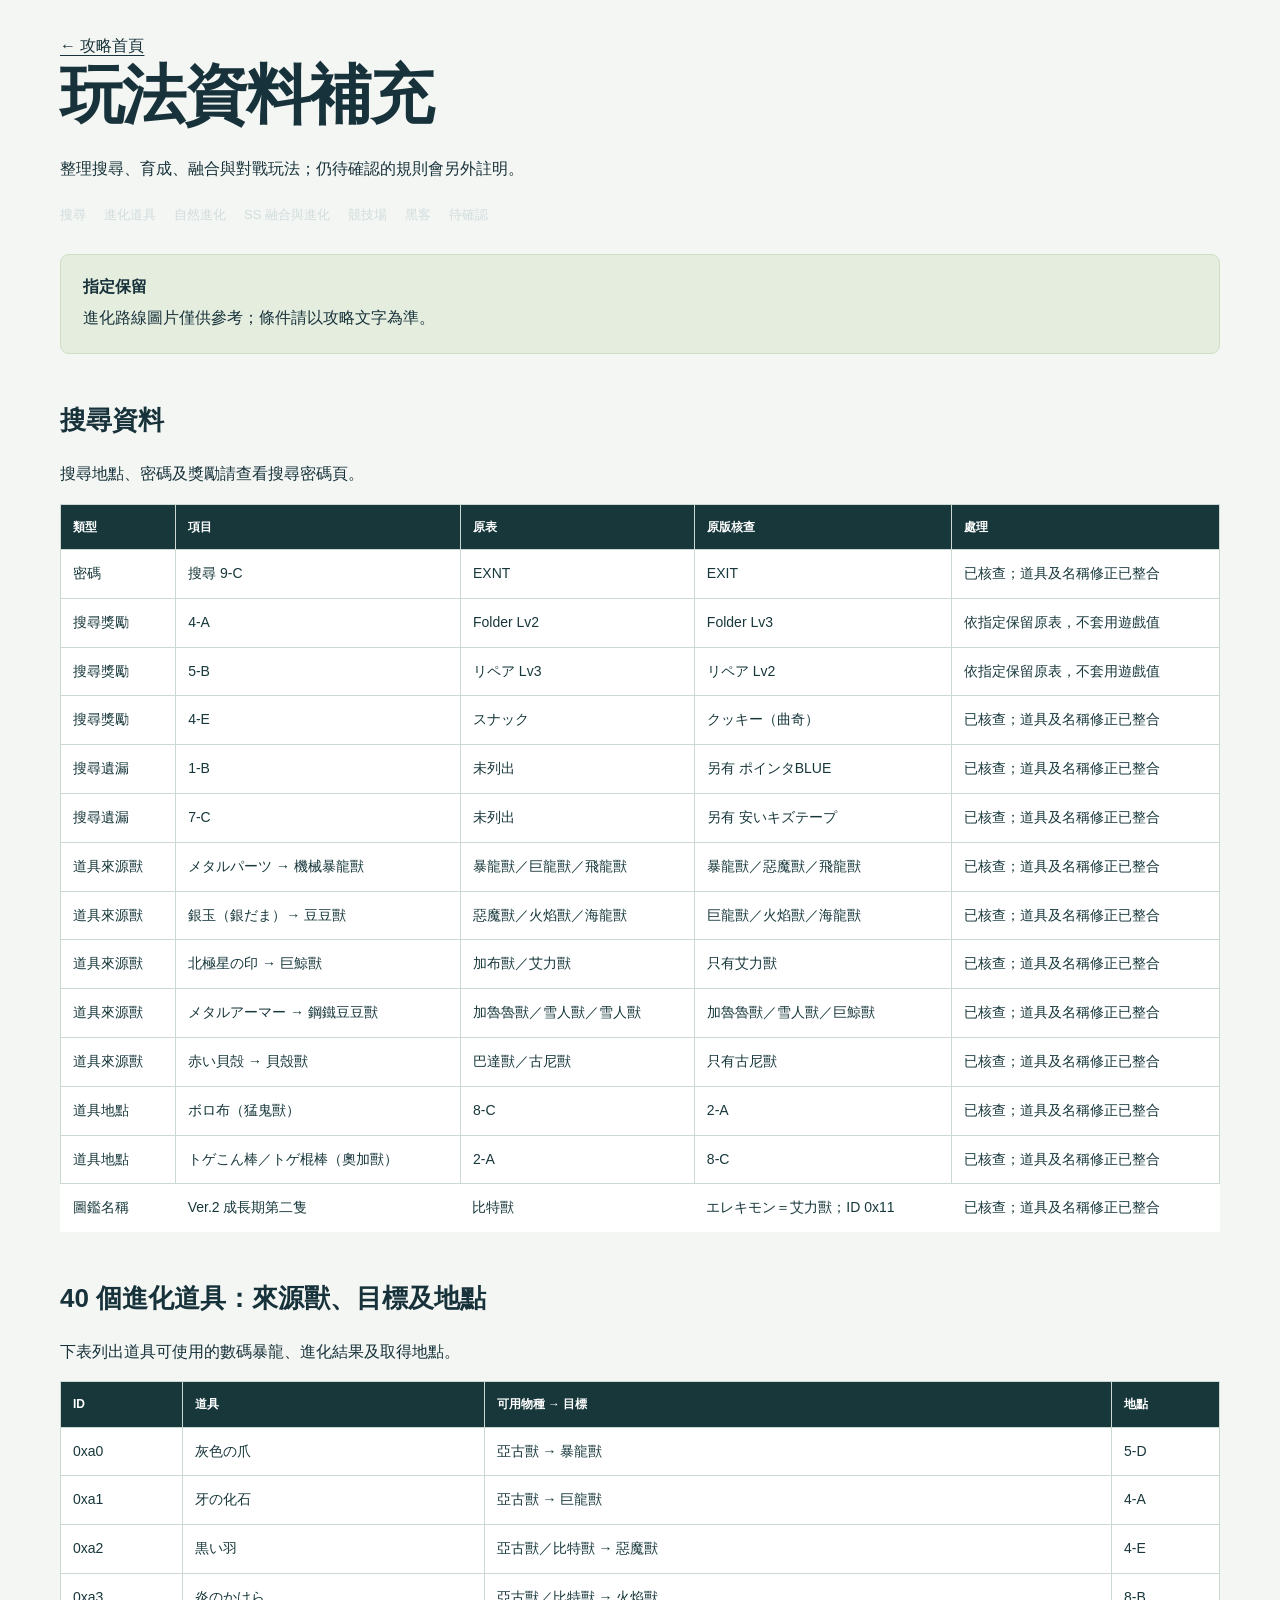
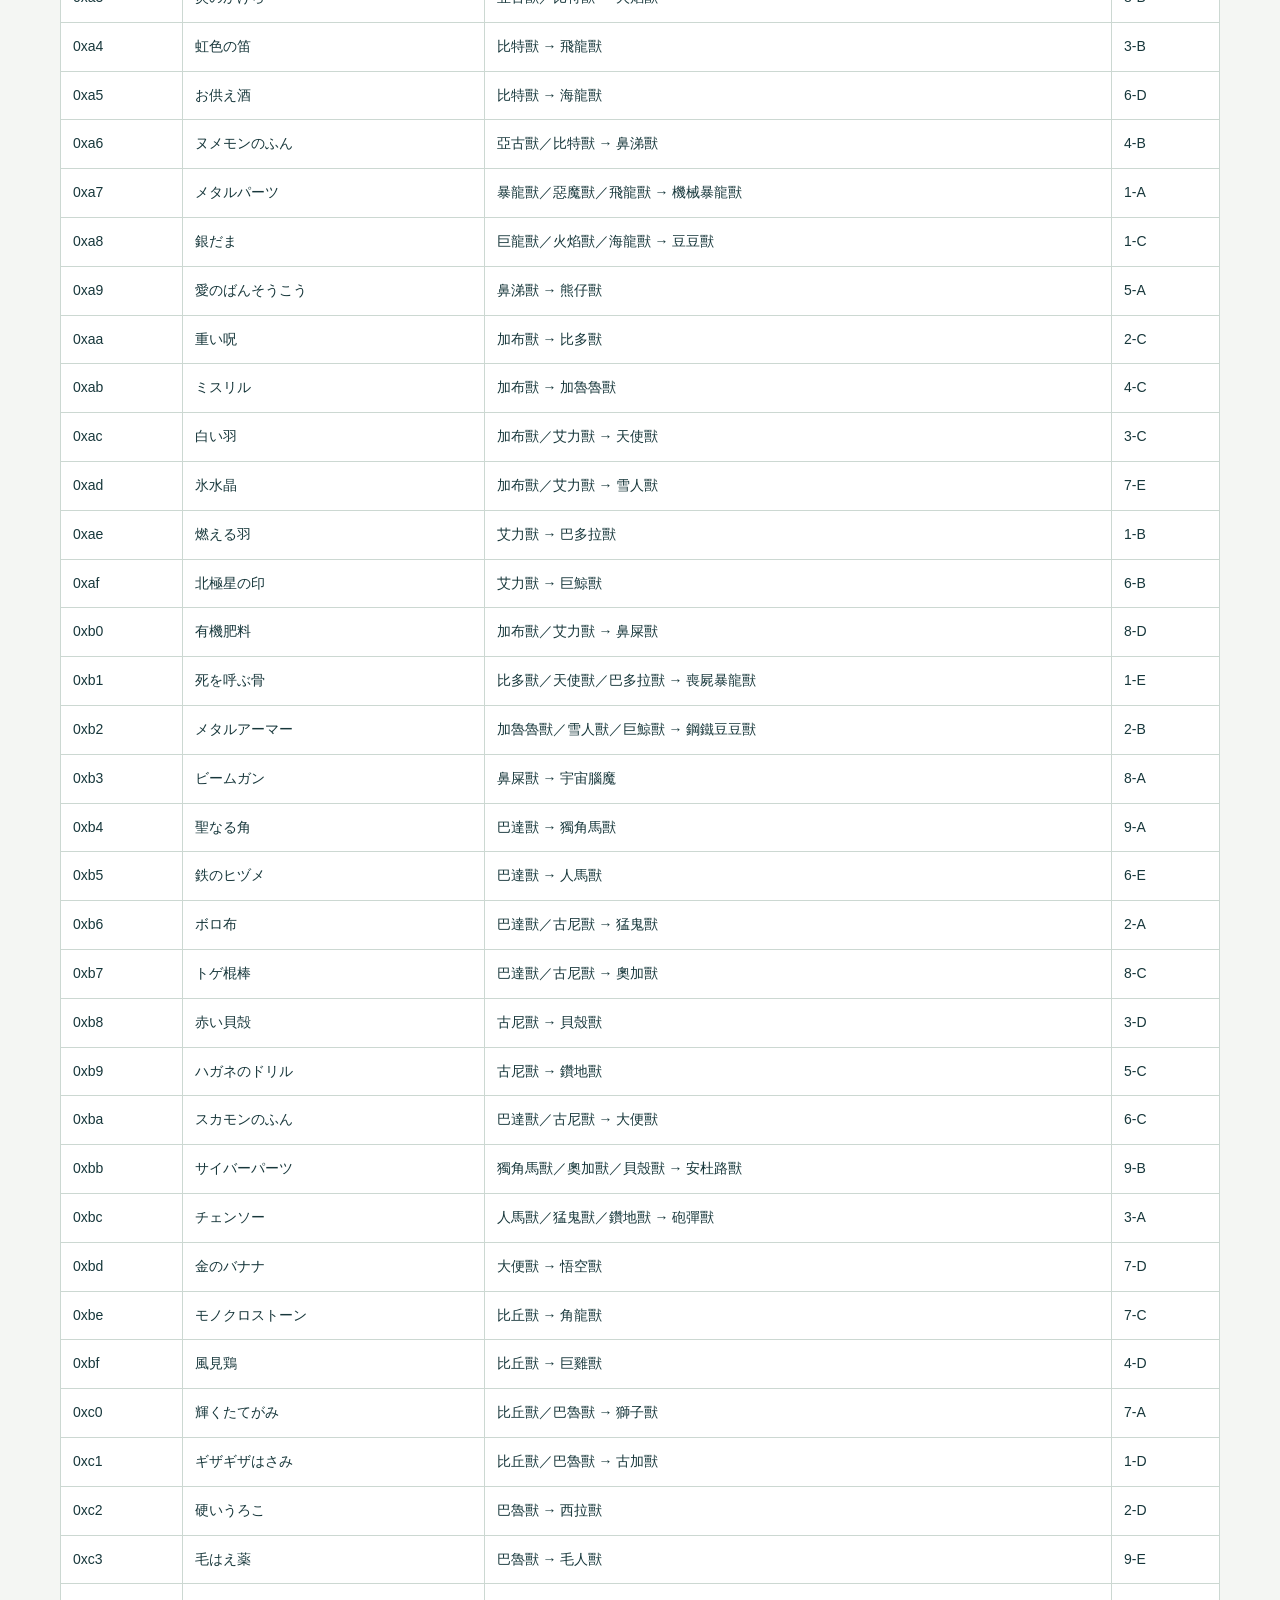
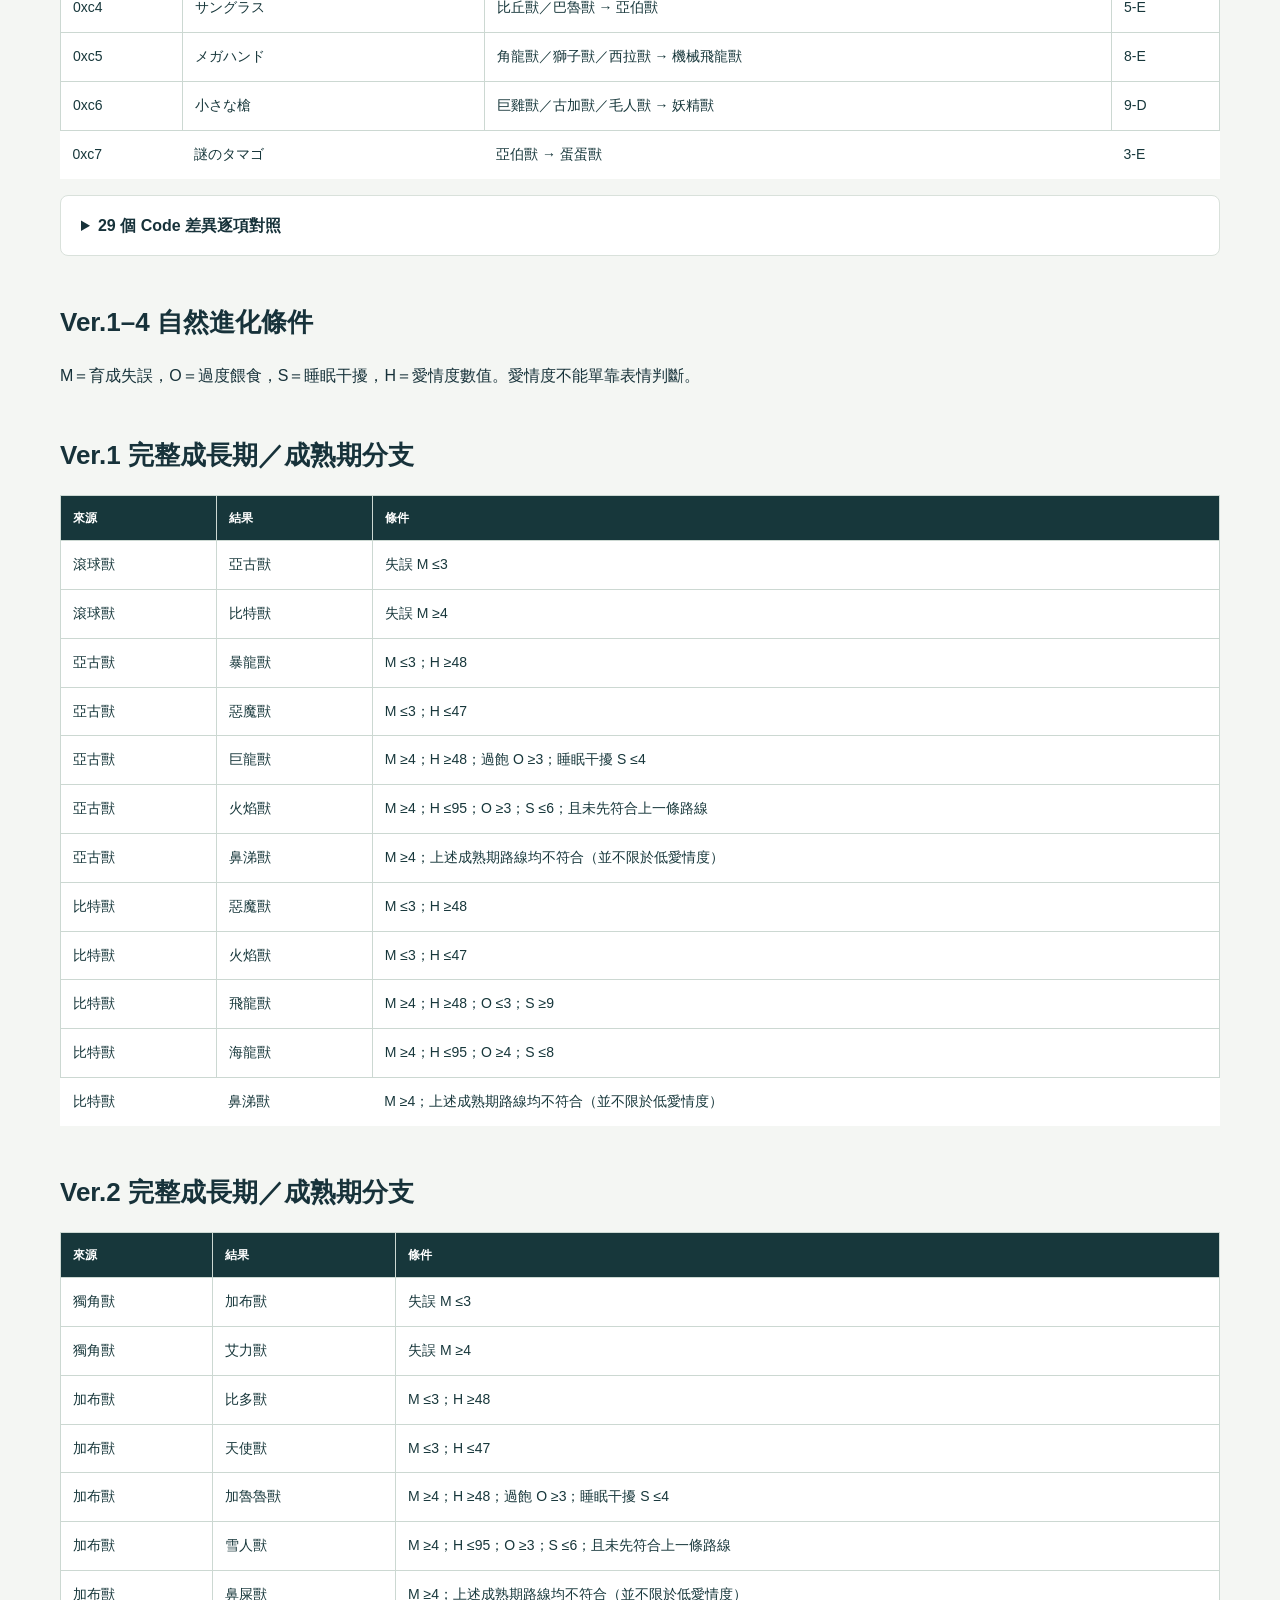
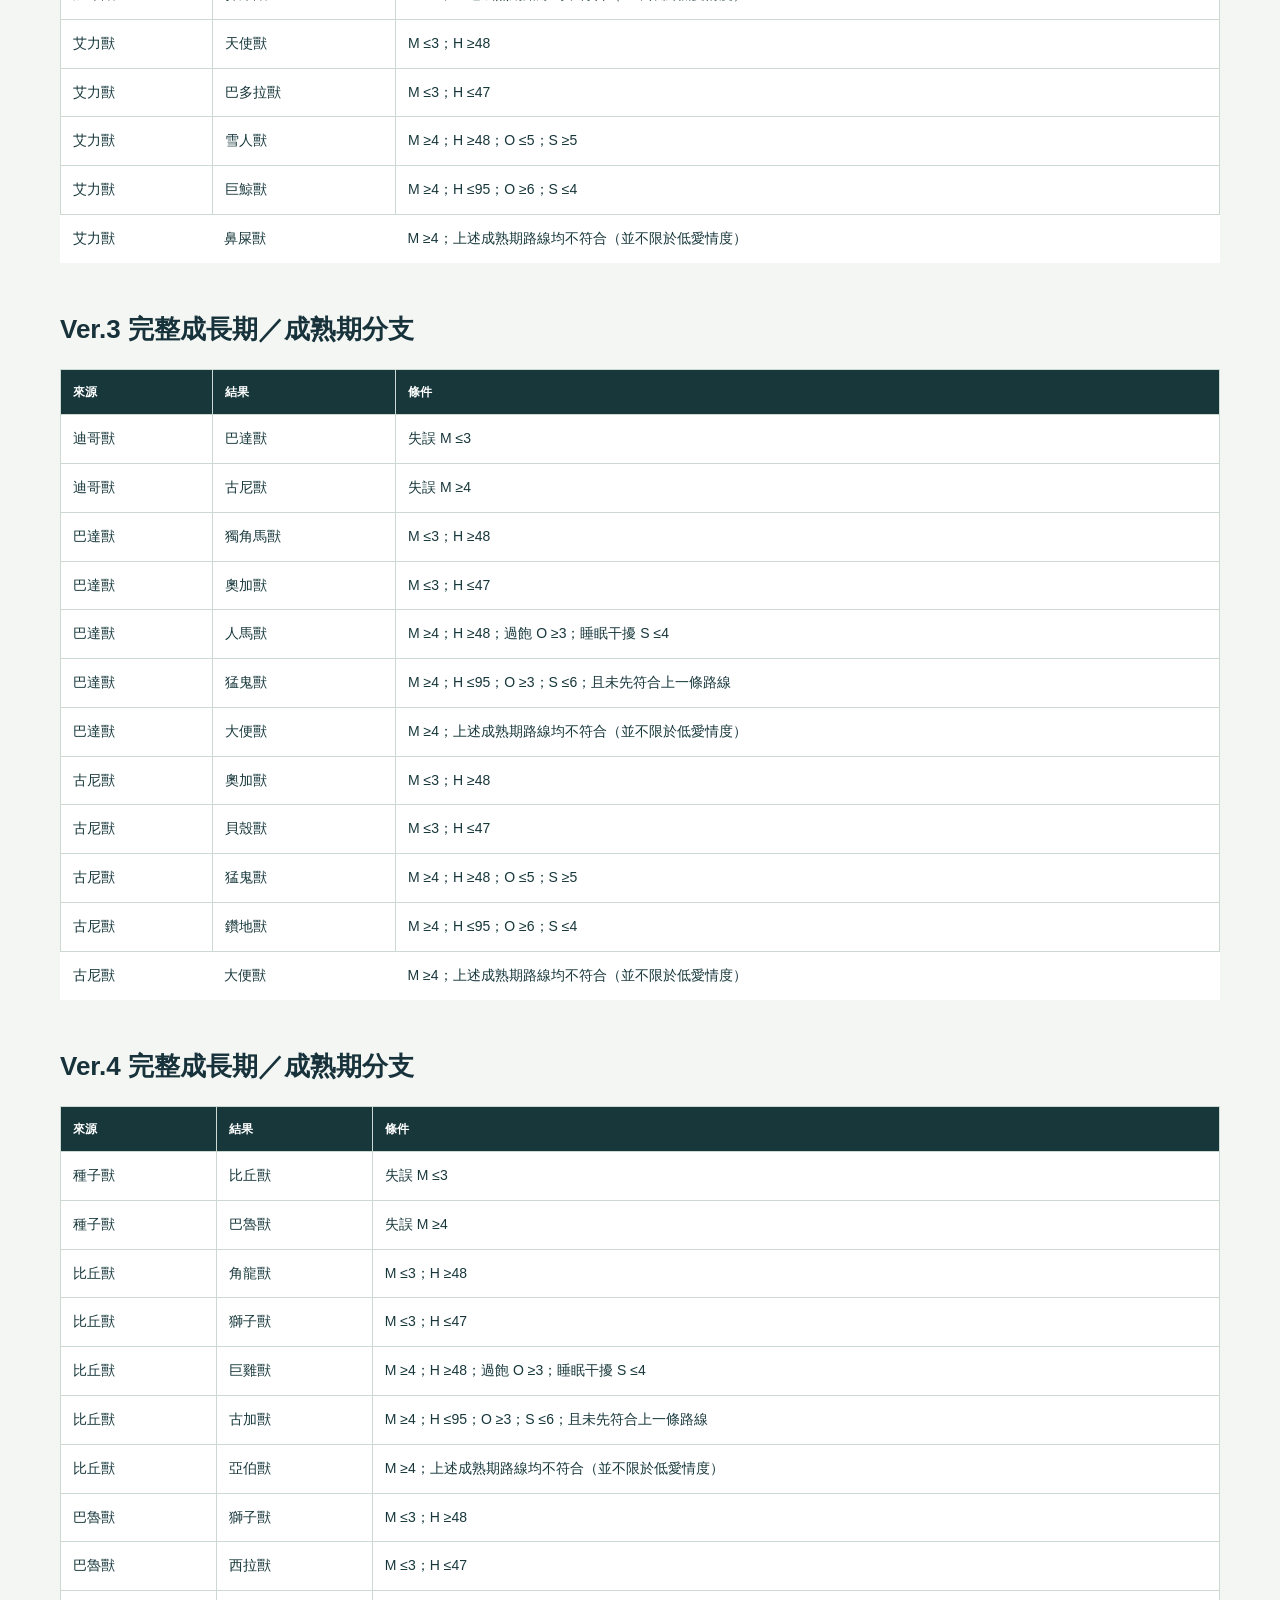
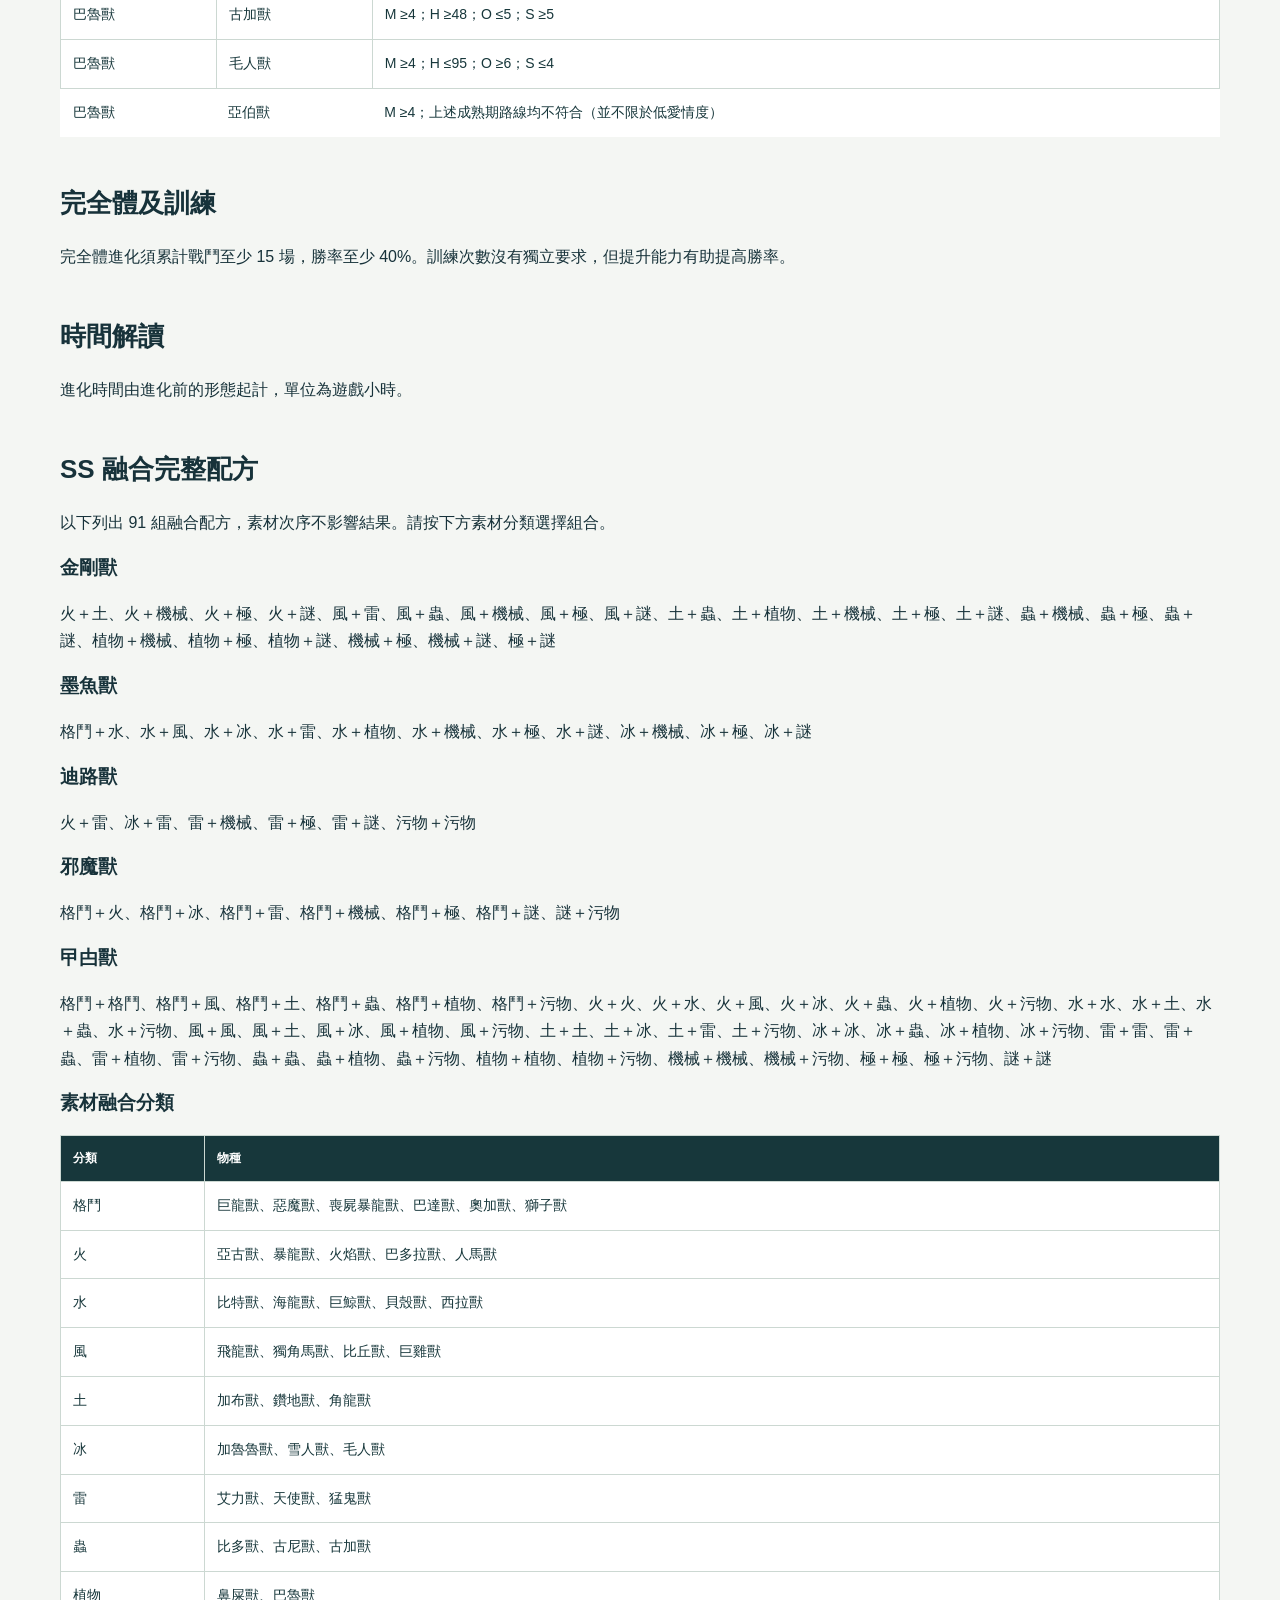
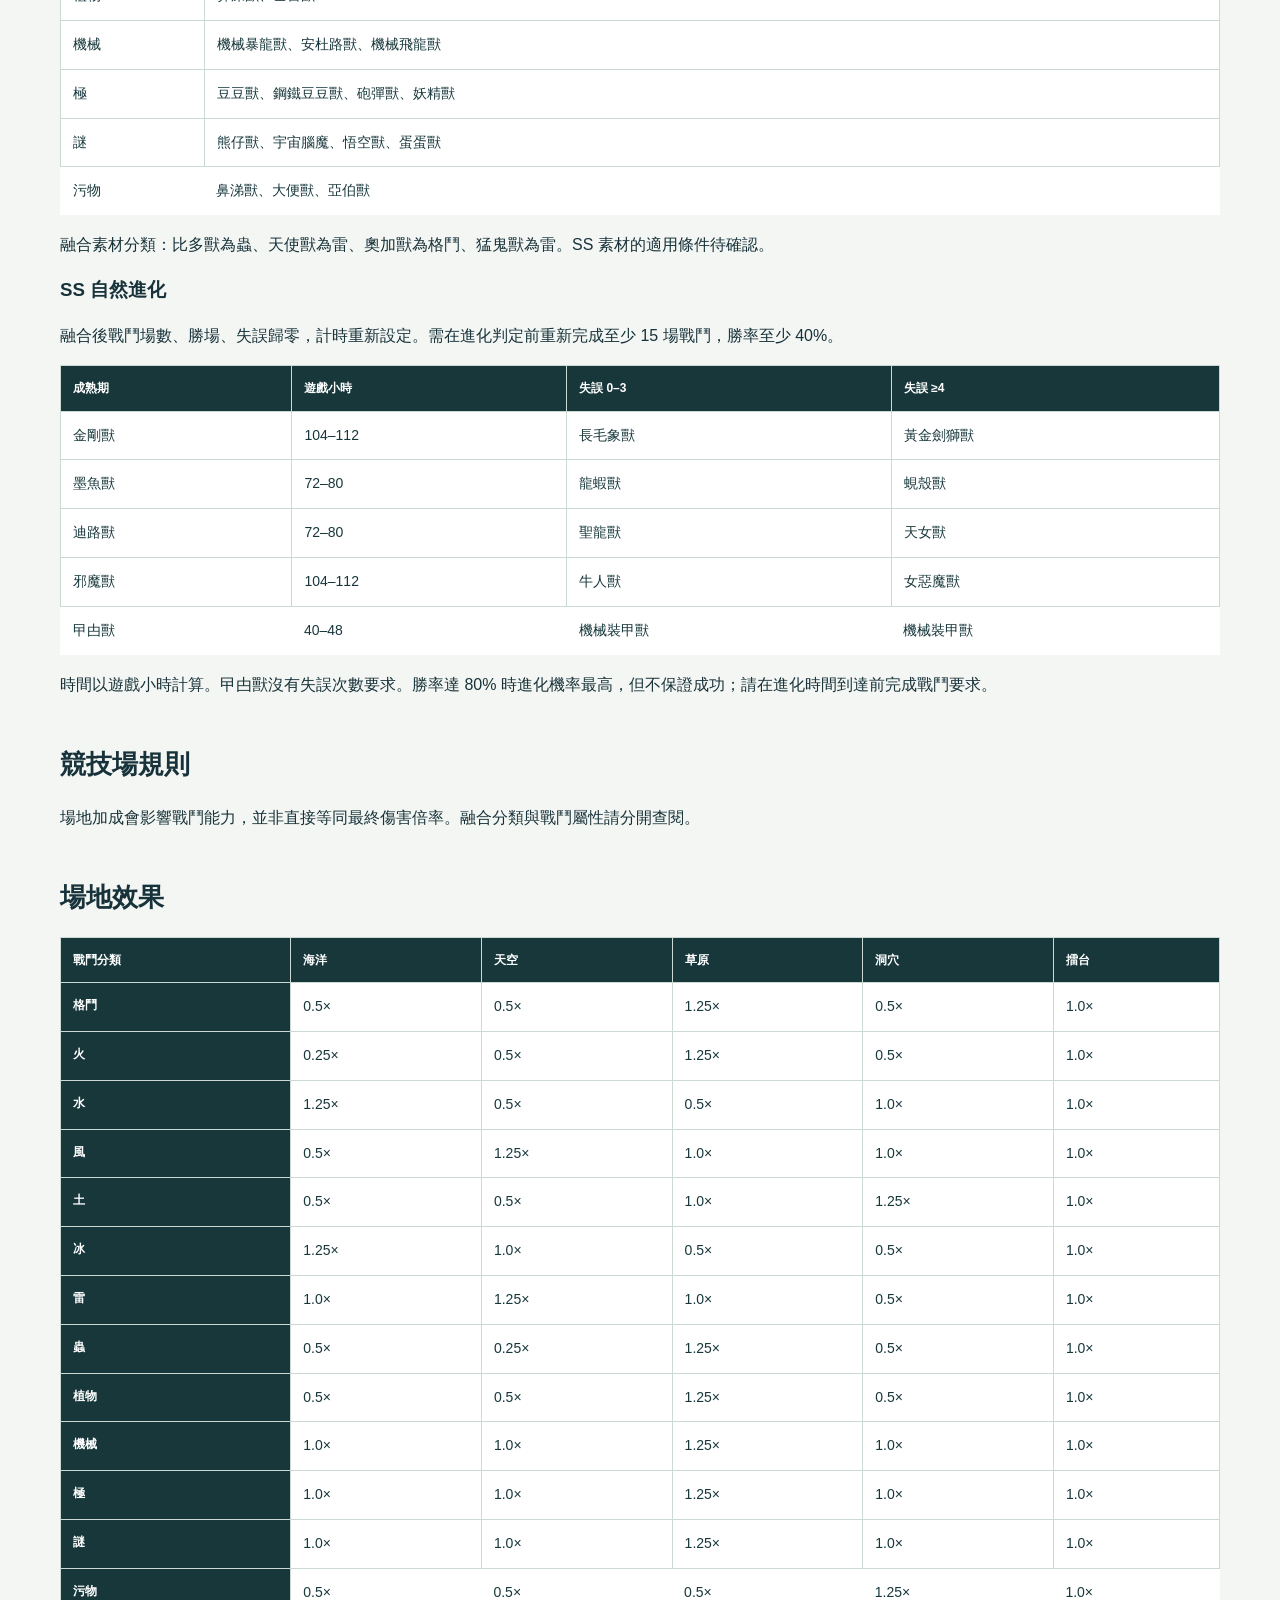
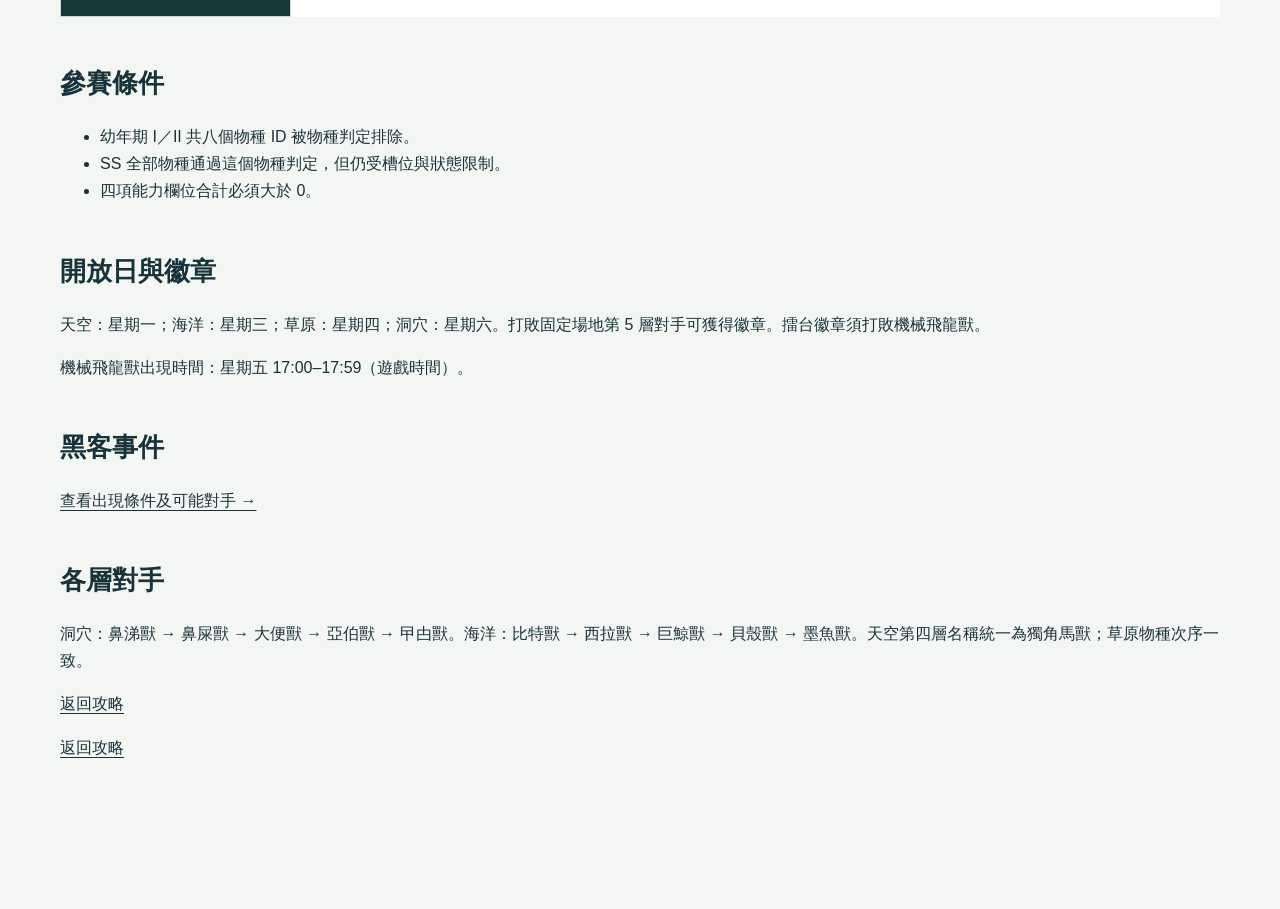
==== commit 81046bba: "Add files via upload" ====
--- a/research.html
+++ b/research.html
@@ -1 +1 @@
-<!doctype html><html lang="zh-Hant"><meta charset="utf-8"><meta name="viewport" content="width=device-width,initial-scale=1"><title>原版核查補充 · DigiKidult Ver.S</title><link rel="stylesheet" href="style.css"><style>main{max-width:1200px;margin:auto;padding:32px 20px}.scroll{overflow:auto}table{border-collapse:collapse;background:#fff;color:#17373b;width:100%;font-size:14px}th,td{padding:12px;border:1px solid #ccd8d2;text-align:left;vertical-align:top}th{background:#17373b;color:white}h2{margin-top:48px}nav{display:flex;gap:18px;flex-wrap:wrap;position:static}section{scroll-margin-top:24px}details{margin-top:16px}</style><main><a href="index.html#home">← 攻略首頁</a><h1 id="overview">玩法資料補充</h1><p>整理搜尋、育成、融合與對戰玩法；仍待確認的規則會另外註明。</p><nav><a href="#search">搜尋</a><a href="#items">進化道具</a><a href="#natural">自然進化</a><a href="#fusion">SS 融合與進化</a><a href="#arena">競技場</a><a href="#hackers">黑客</a><a href="#pending">待確認</a></nav><div class="notice"><b>指定保留</b><p>進化路線圖片僅供參考；條件請以攻略文字為準。</p></div><section id="search"><h2>搜尋資料</h2><p>搜尋地點、密碼及獎勵請查看搜尋密碼頁。</p><div class="scroll"><table><thead><tr><th>類型</th><th>項目</th><th>原表</th><th>原版核查</th><th>處理</th></tr></thead><tbody><tr><td>密碼</td><td>搜尋 9-C</td><td>EXNT</td><td>EXIT</td><td>已核查；道具及名稱修正已整合</td></tr><tr><td>搜尋獎勵</td><td>4-A</td><td>Folder Lv2</td><td>Folder Lv3</td><td>依指定保留原表，不套用遊戲值</td></tr><tr><td>搜尋獎勵</td><td>5-B</td><td>リペア Lv3</td><td>リペア Lv2</td><td>依指定保留原表，不套用遊戲值</td></tr><tr><td>搜尋獎勵</td><td>4-E</td><td>スナック</td><td>クッキー（曲奇）</td><td>已核查；道具及名稱修正已整合</td></tr><tr><td>搜尋遺漏</td><td>1-B</td><td>未列出</td><td>另有 ポインタBLUE</td><td>已核查；道具及名稱修正已整合</td></tr><tr><td>搜尋遺漏</td><td>7-C</td><td>未列出</td><td>另有 安いキズテープ</td><td>已核查；道具及名稱修正已整合</td></tr><tr><td>道具來源獸</td><td>メタルパーツ → 機械暴龍獸</td><td>暴龍獸／巨龍獸／飛龍獸</td><td>暴龍獸／惡魔獸／飛龍獸</td><td>已核查；道具及名稱修正已整合</td></tr><tr><td>道具來源獸</td><td>銀玉（銀だま）→ 豆豆獸</td><td>惡魔獸／火焰獸／海龍獸</td><td>巨龍獸／火焰獸／海龍獸</td><td>已核查；道具及名稱修正已整合</td></tr><tr><td>道具來源獸</td><td>北極星の印 → 巨鯨獸</td><td>加布獸／艾力獸</td><td>只有艾力獸</td><td>已核查；道具及名稱修正已整合</td></tr><tr><td>道具來源獸</td><td>メタルアーマー → 鋼鐵豆豆獸</td><td>加魯魯獸／雪人獸／雪人獸</td><td>加魯魯獸／雪人獸／巨鯨獸</td><td>已核查；道具及名稱修正已整合</td></tr><tr><td>道具來源獸</td><td>赤い貝殻 → 貝殼獸</td><td>巴達獸／古尼獸</td><td>只有古尼獸</td><td>已核查；道具及名稱修正已整合</td></tr><tr><td>道具地點</td><td>ボロ布（猛鬼獸）</td><td>8-C</td><td>2-A</td><td>已核查；道具及名稱修正已整合</td></tr><tr><td>道具地點</td><td>トゲこん棒／トゲ棍棒（奧加獸）</td><td>2-A</td><td>8-C</td><td>已核查；道具及名稱修正已整合</td></tr><tr><td>圖鑑名稱</td><td>Ver.2 成長期第二隻</td><td>比特獸</td><td>エレキモン＝艾力獸；ID 0x11</td><td>已核查；道具及名稱修正已整合</td></tr></tbody></table></div></section><section id="items"><h2>40 個進化道具：來源獸、目標及地點</h2><p>下表列出道具可使用的數碼暴龍、進化結果及取得地點。</p><div class="scroll"><table><thead><tr><th>ID</th><th>道具</th><th>可用物種 → 目標</th><th>地點</th></tr></thead><tbody><tr><td>0xa0</td><td>灰色の爪</td><td>亞古獸 → 暴龍獸</td><td>5-D</td></tr><tr><td>0xa1</td><td>牙の化石</td><td>亞古獸 → 巨龍獸</td><td>4-A</td></tr><tr><td>0xa2</td><td>黒い羽</td><td>亞古獸／比特獸 → 惡魔獸</td><td>4-E</td></tr><tr><td>0xa3</td><td>炎のかけら</td><td>亞古獸／比特獸 → 火焰獸</td><td>8-B</td></tr><tr><td>0xa4</td><td>虹色の笛</td><td>比特獸 → 飛龍獸</td><td>3-B</td></tr><tr><td>0xa5</td><td>お供え酒</td><td>比特獸 → 海龍獸</td><td>6-D</td></tr><tr><td>0xa6</td><td>ヌメモンのふん</td><td>亞古獸／比特獸 → 鼻涕獸</td><td>4-B</td></tr><tr><td>0xa7</td><td>メタルパーツ</td><td>暴龍獸／惡魔獸／飛龍獸 → 機械暴龍獸</td><td>1-A</td></tr><tr><td>0xa8</td><td>銀だま</td><td>巨龍獸／火焰獸／海龍獸 → 豆豆獸</td><td>1-C</td></tr><tr><td>0xa9</td><td>愛のばんそうこう</td><td>鼻涕獸 → 熊仔獸</td><td>5-A</td></tr><tr><td>0xaa</td><td>重い呪</td><td>加布獸 → 比多獸</td><td>2-C</td></tr><tr><td>0xab</td><td>ミスリル</td><td>加布獸 → 加魯魯獸</td><td>4-C</td></tr><tr><td>0xac</td><td>白い羽</td><td>加布獸／艾力獸 → 天使獸</td><td>3-C</td></tr><tr><td>0xad</td><td>氷水晶</td><td>加布獸／艾力獸 → 雪人獸</td><td>7-E</td></tr><tr><td>0xae</td><td>燃える羽</td><td>艾力獸 → 巴多拉獸</td><td>1-B</td></tr><tr><td>0xaf</td><td>北極星の印</td><td>艾力獸 → 巨鯨獸</td><td>6-B</td></tr><tr><td>0xb0</td><td>有機肥料</td><td>加布獸／艾力獸 → 鼻屎獸</td><td>8-D</td></tr><tr><td>0xb1</td><td>死を呼ぶ骨</td><td>比多獸／天使獸／巴多拉獸 → 喪屍暴龍獸</td><td>1-E</td></tr><tr><td>0xb2</td><td>メタルアーマー</td><td>加魯魯獸／雪人獸／巨鯨獸 → 鋼鐵豆豆獸</td><td>2-B</td></tr><tr><td>0xb3</td><td>ビームガン</td><td>鼻屎獸 → 宇宙腦魔獸</td><td>8-A</td></tr><tr><td>0xb4</td><td>聖なる角</td><td>巴達獸 → 獨角馬獸</td><td>9-A</td></tr><tr><td>0xb5</td><td>鉄のヒヅメ</td><td>巴達獸 → 人馬獸</td><td>6-E</td></tr><tr><td>0xb6</td><td>ボロ布</td><td>巴達獸／古尼獸 → 猛鬼獸</td><td>2-A</td></tr><tr><td>0xb7</td><td>トゲ棍棒</td><td>巴達獸／古尼獸 → 奧加獸</td><td>8-C</td></tr><tr><td>0xb8</td><td>赤い貝殻</td><td>古尼獸 → 貝殼獸</td><td>3-D</td></tr><tr><td>0xb9</td><td>ハガネのドリル</td><td>古尼獸 → 鑽地獸</td><td>5-C</td></tr><tr><td>0xba</td><td>スカモンのふん</td><td>巴達獸／古尼獸 → 大便獸</td><td>6-C</td></tr><tr><td>0xbb</td><td>サイバーパーツ</td><td>獨角馬獸／奧加獸／貝殼獸 → 安杜路獸</td><td>9-B</td></tr><tr><td>0xbc</td><td>チェンソー</td><td>人馬獸／猛鬼獸／鑽地獸 → 砲彈獸</td><td>3-A</td></tr><tr><td>0xbd</td><td>金のバナナ</td><td>大便獸 → 悟空獸</td><td>7-D</td></tr><tr><td>0xbe</td><td>モノクロストーン</td><td>比丘獸 → 角龍獸</td><td>7-C</td></tr><tr><td>0xbf</td><td>風見鶏</td><td>比丘獸 → 巨雞獸</td><td>4-D</td></tr><tr><td>0xc0</td><td>輝くたてがみ</td><td>比丘獸／巴魯獸 → 獅子獸</td><td>7-A</td></tr><tr><td>0xc1</td><td>ギザギザはさみ</td><td>比丘獸／巴魯獸 → 古加獸</td><td>1-D</td></tr><tr><td>0xc2</td><td>硬いうろこ</td><td>巴魯獸 → 西拉獸</td><td>2-D</td></tr><tr><td>0xc3</td><td>毛はえ薬</td><td>巴魯獸 → 毛人獸</td><td>9-E</td></tr><tr><td>0xc4</td><td>サングラス</td><td>比丘獸／巴魯獸 → 亞伯獸</td><td>5-E</td></tr><tr><td>0xc5</td><td>メガハンド</td><td>角龍獸／獅子獸／西拉獸 → 機械飛龍獸</td><td>8-E</td></tr><tr><td>0xc6</td><td>小さな槍</td><td>巨雞獸／古加獸／毛人獸 → 妖精獸</td><td>9-D</td></tr><tr><td>0xc7</td><td>謎のタマゴ</td><td>亞伯獸 → 蛋蛋獸</td><td>3-E</td></tr></tbody></table></div><details><summary>29 個 Code 差異逐項對照</summary><div class="scroll"><table><thead><tr><th>原表行</th><th>道具</th><th>原表 Code</th><th>原版 Code</th></tr></thead><tbody><tr><td>18</td><td>重い兜</td><td>AB</td><td>0xaa</td></tr><tr><td>19</td><td>ミスリル</td><td>AC</td><td>0xab</td></tr><tr><td>20</td><td>白い羽</td><td>AD</td><td>0xac</td></tr><tr><td>21</td><td>氷水昌</td><td>AE</td><td>0xad</td></tr><tr><td>22</td><td>燃える羽</td><td>AF</td><td>0xae</td></tr><tr><td>23</td><td>北極星の印</td><td>B0</td><td>0xaf</td></tr><tr><td>24</td><td>有機肥料</td><td>B1</td><td>0xb0</td></tr><tr><td>25</td><td>死を呼ぶ骨</td><td>B2</td><td>0xb1</td></tr><tr><td>26</td><td>メタルアーマー</td><td>B3</td><td>0xb2</td></tr><tr><td>27</td><td>ビームガン</td><td>B4</td><td>0xb3</td></tr><tr><td>30</td><td>聖なる角</td><td>B6</td><td>0xb4</td></tr><tr><td>31</td><td>鉄のヒヅメ</td><td>B7</td><td>0xb5</td></tr><tr><td>32</td><td>トゲこん棒</td><td>B8</td><td>0xb7</td></tr><tr><td>33</td><td>ボロ布</td><td>B9</td><td>0xb6</td></tr><tr><td>34</td><td>赤い貝殻</td><td>BA</td><td>0xb8</td></tr><tr><td>35</td><td>鋼のドリル</td><td>BB</td><td>0xb9</td></tr><tr><td>36</td><td>スカモンのふん</td><td>BC</td><td>0xba</td></tr><tr><td>37</td><td>サイバーパーツ</td><td>BD</td><td>0xbb</td></tr><tr><td>38</td><td>チェンソー</td><td>BE</td><td>0xbc</td></tr><tr><td>42</td><td>モノクロストーン</td><td>BF</td><td>0xbe</td></tr><tr><td>43</td><td>風見鶏</td><td>C0</td><td>0xbf</td></tr><tr><td>44</td><td>輝くたてがみ</td><td>C1</td><td>0xc0</td></tr><tr><td>45</td><td>ギザギザばさみ</td><td>C2</td><td>0xc1</td></tr><tr><td>46</td><td>硬いウロコ</td><td>C3</td><td>0xc2</td></tr><tr><td>47</td><td>毛はえ薬</td><td>C4</td><td>0xc3</td></tr><tr><td>48</td><td>サングラス</td><td>C5</td><td>0xc4</td></tr><tr><td>49</td><td>メガバント</td><td>C6</td><td>0xc5</td></tr><tr><td>50</td><td>小さな槍</td><td>C7</td><td>0xc6</td></tr><tr><td>51</td><td>謎のタマゴ</td><td>C8</td><td>0xc7</td></tr></tbody></table></div></details></section><section id="natural"><h2>Ver.1–4 自然進化條件</h2><p>M＝育成失誤，O＝過度餵食，S＝睡眠干擾，H＝愛情度數值。愛情度不能單靠表情判斷。</p><h2>Ver.1 完整成長期／成熟期分支</h2><div class="scroll"><table><tr><th>來源</th><th>結果</th><th>條件</th></tr><tr><td>滾球獸</td><td>亞古獸</td><td>失誤 M ≤3</td></tr><tr><td>滾球獸</td><td>比特獸</td><td>失誤 M ≥4</td></tr><tr><td>亞古獸</td><td>暴龍獸</td><td>M ≤3；H ≥48</td></tr><tr><td>亞古獸</td><td>惡魔獸</td><td>M ≤3；H ≤47</td></tr><tr><td>亞古獸</td><td>巨龍獸</td><td>M ≥4；H ≥48；過飽 O ≥3；睡眠干擾 S ≤4</td></tr><tr><td>亞古獸</td><td>火焰獸</td><td>M ≥4；H ≤95；O ≥3；S ≤6；且未先符合上一條路線</td></tr><tr><td>亞古獸</td><td>鼻涕獸</td><td>M ≥4；上述成熟期路線均不符合（並不限於低愛情度）</td></tr><tr><td>比特獸</td><td>惡魔獸</td><td>M ≤3；H ≥48</td></tr><tr><td>比特獸</td><td>火焰獸</td><td>M ≤3；H ≤47</td></tr><tr><td>比特獸</td><td>飛龍獸</td><td>M ≥4；H ≥48；O ≤3；S ≥9</td></tr><tr><td>比特獸</td><td>海龍獸</td><td>M ≥4；H ≤95；O ≥4；S ≤8</td></tr><tr><td>比特獸</td><td>鼻涕獸</td><td>M ≥4；上述成熟期路線均不符合（並不限於低愛情度）</td></tr></table></div><h2>Ver.2 完整成長期／成熟期分支</h2><div class="scroll"><table><tr><th>來源</th><th>結果</th><th>條件</th></tr><tr><td>獨角獸</td><td>加布獸</td><td>失誤 M ≤3</td></tr><tr><td>獨角獸</td><td>艾力獸</td><td>失誤 M ≥4</td></tr><tr><td>加布獸</td><td>比多獸</td><td>M ≤3；H ≥48</td></tr><tr><td>加布獸</td><td>天使獸</td><td>M ≤3；H ≤47</td></tr><tr><td>加布獸</td><td>加魯魯獸</td><td>M ≥4；H ≥48；過飽 O ≥3；睡眠干擾 S ≤4</td></tr><tr><td>加布獸</td><td>雪人獸</td><td>M ≥4；H ≤95；O ≥3；S ≤6；且未先符合上一條路線</td></tr><tr><td>加布獸</td><td>鼻屎獸</td><td>M ≥4；上述成熟期路線均不符合（並不限於低愛情度）</td></tr><tr><td>艾力獸</td><td>天使獸</td><td>M ≤3；H ≥48</td></tr><tr><td>艾力獸</td><td>巴多拉獸</td><td>M ≤3；H ≤47</td></tr><tr><td>艾力獸</td><td>雪人獸</td><td>M ≥4；H ≥48；O ≤5；S ≥5</td></tr><tr><td>艾力獸</td><td>巨鯨獸</td><td>M ≥4；H ≤95；O ≥6；S ≤4</td></tr><tr><td>艾力獸</td><td>鼻屎獸</td><td>M ≥4；上述成熟期路線均不符合（並不限於低愛情度）</td></tr></table></div><h2>Ver.3 完整成長期／成熟期分支</h2><div class="scroll"><table><tr><th>來源</th><th>結果</th><th>條件</th></tr><tr><td>迪哥獸</td><td>巴達獸</td><td>失誤 M ≤3</td></tr><tr><td>迪哥獸</td><td>古尼獸</td><td>失誤 M ≥4</td></tr><tr><td>巴達獸</td><td>獨角馬獸</td><td>M ≤3；H ≥48</td></tr><tr><td>巴達獸</td><td>奧加獸</td><td>M ≤3；H ≤47</td></tr><tr><td>巴達獸</td><td>人馬獸</td><td>M ≥4；H ≥48；過飽 O ≥3；睡眠干擾 S ≤4</td></tr><tr><td>巴達獸</td><td>猛鬼獸</td><td>M ≥4；H ≤95；O ≥3；S ≤6；且未先符合上一條路線</td></tr><tr><td>巴達獸</td><td>大便獸</td><td>M ≥4；上述成熟期路線均不符合（並不限於低愛情度）</td></tr><tr><td>古尼獸</td><td>奧加獸</td><td>M ≤3；H ≥48</td></tr><tr><td>古尼獸</td><td>貝殼獸</td><td>M ≤3；H ≤47</td></tr><tr><td>古尼獸</td><td>猛鬼獸</td><td>M ≥4；H ≥48；O ≤5；S ≥5</td></tr><tr><td>古尼獸</td><td>鑽地獸</td><td>M ≥4；H ≤95；O ≥6；S ≤4</td></tr><tr><td>古尼獸</td><td>大便獸</td><td>M ≥4；上述成熟期路線均不符合（並不限於低愛情度）</td></tr></table></div><h2>Ver.4 完整成長期／成熟期分支</h2><div class="scroll"><table><tr><th>來源</th><th>結果</th><th>條件</th></tr><tr><td>種子獸</td><td>比丘獸</td><td>失誤 M ≤3</td></tr><tr><td>種子獸</td><td>巴魯獸</td><td>失誤 M ≥4</td></tr><tr><td>比丘獸</td><td>角龍獸</td><td>M ≤3；H ≥48</td></tr><tr><td>比丘獸</td><td>獅子獸</td><td>M ≤3；H ≤47</td></tr><tr><td>比丘獸</td><td>巨雞獸</td><td>M ≥4；H ≥48；過飽 O ≥3；睡眠干擾 S ≤4</td></tr><tr><td>比丘獸</td><td>古加獸</td><td>M ≥4；H ≤95；O ≥3；S ≤6；且未先符合上一條路線</td></tr><tr><td>比丘獸</td><td>亞伯獸</td><td>M ≥4；上述成熟期路線均不符合（並不限於低愛情度）</td></tr><tr><td>巴魯獸</td><td>獅子獸</td><td>M ≤3；H ≥48</td></tr><tr><td>巴魯獸</td><td>西拉獸</td><td>M ≤3；H ≤47</td></tr><tr><td>巴魯獸</td><td>古加獸</td><td>M ≥4；H ≥48；O ≤5；S ≥5</td></tr><tr><td>巴魯獸</td><td>毛人獸</td><td>M ≥4；H ≤95；O ≥6；S ≤4</td></tr><tr><td>巴魯獸</td><td>亞伯獸</td><td>M ≥4；上述成熟期路線均不符合（並不限於低愛情度）</td></tr></table></div><h2>完全體及訓練</h2><p>完全體進化須累計戰鬥至少 15 場，勝率至少 40%。訓練次數沒有獨立要求，但提升能力有助提高勝率。</p><h2>時間解讀</h2><p>進化時間由進化前的形態起計，單位為遊戲小時。</p></section><section id="fusion"><h2>SS 融合完整配方</h2><p>以下列出 91 組融合配方，素材次序不影響結果。請按下方素材分類選擇組合。</p><h3>金剛獸</h3><p>火＋土、火＋機械、火＋極、火＋謎、風＋雷、風＋蟲、風＋機械、風＋極、風＋謎、土＋蟲、土＋植物、土＋機械、土＋極、土＋謎、蟲＋機械、蟲＋極、蟲＋謎、植物＋機械、植物＋極、植物＋謎、機械＋極、機械＋謎、極＋謎</p><h3>墨魚獸</h3><p>格鬥＋水、水＋風、水＋冰、水＋雷、水＋植物、水＋機械、水＋極、水＋謎、冰＋機械、冰＋極、冰＋謎</p><h3>迪路獸</h3><p>火＋雷、冰＋雷、雷＋機械、雷＋極、雷＋謎、污物＋污物</p><h3>邪魔獸</h3><p>格鬥＋火、格鬥＋冰、格鬥＋雷、格鬥＋機械、格鬥＋極、格鬥＋謎、謎＋污物</p><h3>蟑螂獸</h3><p>格鬥＋格鬥、格鬥＋風、格鬥＋土、格鬥＋蟲、格鬥＋植物、格鬥＋污物、火＋火、火＋水、火＋風、火＋冰、火＋蟲、火＋植物、火＋污物、水＋水、水＋土、水＋蟲、水＋污物、風＋風、風＋土、風＋冰、風＋植物、風＋污物、土＋土、土＋冰、土＋雷、土＋污物、冰＋冰、冰＋蟲、冰＋植物、冰＋污物、雷＋雷、雷＋蟲、雷＋植物、雷＋污物、蟲＋蟲、蟲＋植物、蟲＋污物、植物＋植物、植物＋污物、機械＋機械、機械＋污物、極＋極、極＋污物、謎＋謎</p><h3>素材融合分類</h3><div class="scroll"><table><thead><tr><th>分類</th><th>物種</th></tr></thead><tbody><tr><td>格鬥</td><td>巨龍獸、惡魔獸、喪屍暴龍獸、巴達獸、奧加獸、獅子獸</td></tr><tr><td>火</td><td>亞古獸、暴龍獸、火焰獸、巴多拉獸、人馬獸</td></tr><tr><td>水</td><td>比特獸、海龍獸、巨鯨獸、貝殼獸、西拉獸</td></tr><tr><td>風</td><td>飛龍獸、獨角馬獸、比丘獸、巨雞獸</td></tr><tr><td>土</td><td>加布獸、鑽地獸、角龍獸</td></tr><tr><td>冰</td><td>加魯魯獸、雪人獸、毛人獸</td></tr><tr><td>雷</td><td>艾力獸、天使獸、猛鬼獸</td></tr><tr><td>蟲</td><td>比多獸、古尼獸、古加獸</td></tr><tr><td>植物</td><td>鼻屎獸、巴魯獸</td></tr><tr><td>機械</td><td>機械暴龍獸、安杜路獸、機械飛龍獸</td></tr><tr><td>極</td><td>豆豆獸、鋼鐵豆豆獸、砲彈獸、妖精獸</td></tr><tr><td>謎</td><td>熊仔獸、宇宙腦魔獸、悟空獸、蛋蛋獸</td></tr><tr><td>污物</td><td>鼻涕獸、大便獸、亞伯獸</td></tr></tbody></table></div><p>融合素材分類：比多獸為蟲、天使獸為雷、奧加獸為格鬥、猛鬼獸為雷。SS 素材的適用條件待確認。</p><h3>SS 自然進化</h3><p>融合後戰鬥場數、勝場、失誤歸零，計時重新設定。需在進化判定前重新完成至少 15 場戰鬥，勝率至少 40%。</p><div class="scroll"><table><thead><tr><th>成熟期</th><th>遊戲小時</th><th>失誤 0–3</th><th>失誤 ≥4</th></tr></thead><tbody><tr><td>金剛獸</td><td>104–112</td><td>長毛象獸</td><td>黃金劍獅獸</td></tr><tr><td>墨魚獸</td><td>72–80</td><td>龍蝦獸</td><td>蜆殼獸</td></tr><tr><td>迪路獸</td><td>72–80</td><td>聖龍獸</td><td>天女獸</td></tr><tr><td>邪魔獸</td><td>104–112</td><td>牛人獸</td><td>女惡魔獸</td></tr><tr><td>蟑螂獸</td><td>40–48</td><td>機械裝甲獸</td><td>機械裝甲獸</td></tr></tbody></table></div><p>時間以遊戲小時計算。蟑螂獸沒有失誤次數要求。勝率達 80% 時進化機率最高，但不保證成功；請在進化時間到達前完成戰鬥要求。</p></section><section id="arena"><h2>競技場規則</h2><p>場地加成會影響戰鬥能力，並非直接等同最終傷害倍率。融合分類與戰鬥屬性請分開查閱。</p><h2>場地效果</h2><div class="scroll"><table><tr><th>戰鬥分類</th><th>海洋</th><th>天空</th><th>草原</th><th>洞穴</th><th>擂台</th></tr><tr><th>格鬥</th><td>0.5×</td><td>0.5×</td><td>1.25×</td><td>0.5×</td><td>1.0×</td></tr><tr><th>火</th><td>0.25×</td><td>0.5×</td><td>1.25×</td><td>0.5×</td><td>1.0×</td></tr><tr><th>水</th><td>1.25×</td><td>0.5×</td><td>0.5×</td><td>1.0×</td><td>1.0×</td></tr><tr><th>風</th><td>0.5×</td><td>1.25×</td><td>1.0×</td><td>1.0×</td><td>1.0×</td></tr><tr><th>土</th><td>0.5×</td><td>0.5×</td><td>1.0×</td><td>1.25×</td><td>1.0×</td></tr><tr><th>冰</th><td>1.25×</td><td>1.0×</td><td>0.5×</td><td>0.5×</td><td>1.0×</td></tr><tr><th>雷</th><td>1.0×</td><td>1.25×</td><td>1.0×</td><td>0.5×</td><td>1.0×</td></tr><tr><th>蟲</th><td>0.5×</td><td>0.25×</td><td>1.25×</td><td>0.5×</td><td>1.0×</td></tr><tr><th>植物</th><td>0.5×</td><td>0.5×</td><td>1.25×</td><td>0.5×</td><td>1.0×</td></tr><tr><th>機械</th><td>1.0×</td><td>1.0×</td><td>1.25×</td><td>1.0×</td><td>1.0×</td></tr><tr><th>極</th><td>1.0×</td><td>1.0×</td><td>1.25×</td><td>1.0×</td><td>1.0×</td></tr><tr><th>謎</th><td>1.0×</td><td>1.0×</td><td>1.25×</td><td>1.0×</td><td>1.0×</td></tr><tr><th>污物</th><td>0.5×</td><td>0.5×</td><td>0.5×</td><td>1.25×</td><td>1.0×</td></tr></table></div><h2>參賽條件</h2><ul><li>幼年期 I／II 共八個物種 ID 被物種判定排除。</li><li>SS 全部物種通過這個物種判定，但仍受槽位與狀態限制。</li><li>四項能力欄位合計必須大於 0。</li></ul><h2>開放日與徽章</h2><p>天空：星期一；海洋：星期三；草原：星期四；洞穴：星期六。打敗固定場地第 5 層對手可獲得徽章。擂台徽章須打敗機械飛龍獸。</p><p>機械飛龍獸出現時間：星期五 17:00–17:59（遊戲時間）。</p></section><section id="hackers"><h2>黑客事件</h2><p><a href="index.html#hackers">查看出現條件及可能對手 →</a></p></section><section><h2>各層對手</h2><p>洞穴：鼻涕獸 → 鼻屎獸 → 大便獸 → 亞伯獸 → 蟑螂獸。海洋：比特獸 → 西拉獸 → 巨鯨獸 → 貝殼獸 → 墨魚獸。天空第四層名稱統一為獨角馬獸；草原物種次序一致。</p></section><section id="pending"><p><a href="index.html#home">返回攻略</a></p></section><p><a href="index.html#home">返回攻略</a></p></main></html>+<!doctype html><html lang="zh-Hant"><meta charset="utf-8"><meta name="viewport" content="width=device-width,initial-scale=1"><title>原版核查補充 · DigiKidult Ver.S</title><link rel="stylesheet" href="style.css"><style>main{max-width:1200px;margin:auto;padding:32px 20px}.scroll{overflow:auto}table{border-collapse:collapse;background:#fff;color:#17373b;width:100%;font-size:14px}th,td{padding:12px;border:1px solid #ccd8d2;text-align:left;vertical-align:top}th{background:#17373b;color:white}h2{margin-top:48px}nav{display:flex;gap:18px;flex-wrap:wrap;position:static}section{scroll-margin-top:24px}details{margin-top:16px}</style><main><a href="index.html#home">← 攻略首頁</a><h1 id="overview">玩法資料補充</h1><p>整理搜尋、育成、融合與對戰玩法；仍待確認的規則會另外註明。</p><nav><a href="#search">搜尋</a><a href="#items">進化道具</a><a href="#natural">自然進化</a><a href="#fusion">SS 融合與進化</a><a href="#arena">競技場</a><a href="#hackers">黑客</a><a href="#pending">待確認</a></nav><div class="notice"><b>指定保留</b><p>進化路線圖片僅供參考；條件請以攻略文字為準。</p></div><section id="search"><h2>搜尋資料</h2><p>搜尋地點、密碼及獎勵請查看搜尋密碼頁。</p><div class="scroll"><table><thead><tr><th>類型</th><th>項目</th><th>原表</th><th>原版核查</th><th>處理</th></tr></thead><tbody><tr><td>密碼</td><td>搜尋 9-C</td><td>EXNT</td><td>EXIT</td><td>已核查；道具及名稱修正已整合</td></tr><tr><td>搜尋獎勵</td><td>4-A</td><td>Folder Lv2</td><td>Folder Lv3</td><td>依指定保留原表，不套用遊戲值</td></tr><tr><td>搜尋獎勵</td><td>5-B</td><td>リペア Lv3</td><td>リペア Lv2</td><td>依指定保留原表，不套用遊戲值</td></tr><tr><td>搜尋獎勵</td><td>4-E</td><td>スナック</td><td>クッキー（曲奇）</td><td>已核查；道具及名稱修正已整合</td></tr><tr><td>搜尋遺漏</td><td>1-B</td><td>未列出</td><td>另有 ポインタBLUE</td><td>已核查；道具及名稱修正已整合</td></tr><tr><td>搜尋遺漏</td><td>7-C</td><td>未列出</td><td>另有 安いキズテープ</td><td>已核查；道具及名稱修正已整合</td></tr><tr><td>道具來源獸</td><td>メタルパーツ → 機械暴龍獸</td><td>暴龍獸／巨龍獸／飛龍獸</td><td>暴龍獸／惡魔獸／飛龍獸</td><td>已核查；道具及名稱修正已整合</td></tr><tr><td>道具來源獸</td><td>銀玉（銀だま）→ 豆豆獸</td><td>惡魔獸／火焰獸／海龍獸</td><td>巨龍獸／火焰獸／海龍獸</td><td>已核查；道具及名稱修正已整合</td></tr><tr><td>道具來源獸</td><td>北極星の印 → 巨鯨獸</td><td>加布獸／艾力獸</td><td>只有艾力獸</td><td>已核查；道具及名稱修正已整合</td></tr><tr><td>道具來源獸</td><td>メタルアーマー → 鋼鐵豆豆獸</td><td>加魯魯獸／雪人獸／雪人獸</td><td>加魯魯獸／雪人獸／巨鯨獸</td><td>已核查；道具及名稱修正已整合</td></tr><tr><td>道具來源獸</td><td>赤い貝殻 → 貝殼獸</td><td>巴達獸／古尼獸</td><td>只有古尼獸</td><td>已核查；道具及名稱修正已整合</td></tr><tr><td>道具地點</td><td>ボロ布（猛鬼獸）</td><td>8-C</td><td>2-A</td><td>已核查；道具及名稱修正已整合</td></tr><tr><td>道具地點</td><td>トゲこん棒／トゲ棍棒（奧加獸）</td><td>2-A</td><td>8-C</td><td>已核查；道具及名稱修正已整合</td></tr><tr><td>圖鑑名稱</td><td>Ver.2 成長期第二隻</td><td>比特獸</td><td>エレキモン＝艾力獸；ID 0x11</td><td>已核查；道具及名稱修正已整合</td></tr></tbody></table></div></section><section id="items"><h2>40 個進化道具：來源獸、目標及地點</h2><p>下表列出道具可使用的數碼暴龍、進化結果及取得地點。</p><div class="scroll"><table><thead><tr><th>ID</th><th>道具</th><th>可用物種 → 目標</th><th>地點</th></tr></thead><tbody><tr><td>0xa0</td><td>灰色の爪</td><td>亞古獸 → 暴龍獸</td><td>5-D</td></tr><tr><td>0xa1</td><td>牙の化石</td><td>亞古獸 → 巨龍獸</td><td>4-A</td></tr><tr><td>0xa2</td><td>黒い羽</td><td>亞古獸／比特獸 → 惡魔獸</td><td>4-E</td></tr><tr><td>0xa3</td><td>炎のかけら</td><td>亞古獸／比特獸 → 火焰獸</td><td>8-B</td></tr><tr><td>0xa4</td><td>虹色の笛</td><td>比特獸 → 飛龍獸</td><td>3-B</td></tr><tr><td>0xa5</td><td>お供え酒</td><td>比特獸 → 海龍獸</td><td>6-D</td></tr><tr><td>0xa6</td><td>ヌメモンのふん</td><td>亞古獸／比特獸 → 鼻涕獸</td><td>4-B</td></tr><tr><td>0xa7</td><td>メタルパーツ</td><td>暴龍獸／惡魔獸／飛龍獸 → 機械暴龍獸</td><td>1-A</td></tr><tr><td>0xa8</td><td>銀だま</td><td>巨龍獸／火焰獸／海龍獸 → 豆豆獸</td><td>1-C</td></tr><tr><td>0xa9</td><td>愛のばんそうこう</td><td>鼻涕獸 → 熊仔獸</td><td>5-A</td></tr><tr><td>0xaa</td><td>重い呪</td><td>加布獸 → 比多獸</td><td>2-C</td></tr><tr><td>0xab</td><td>ミスリル</td><td>加布獸 → 加魯魯獸</td><td>4-C</td></tr><tr><td>0xac</td><td>白い羽</td><td>加布獸／艾力獸 → 天使獸</td><td>3-C</td></tr><tr><td>0xad</td><td>氷水晶</td><td>加布獸／艾力獸 → 雪人獸</td><td>7-E</td></tr><tr><td>0xae</td><td>燃える羽</td><td>艾力獸 → 巴多拉獸</td><td>1-B</td></tr><tr><td>0xaf</td><td>北極星の印</td><td>艾力獸 → 巨鯨獸</td><td>6-B</td></tr><tr><td>0xb0</td><td>有機肥料</td><td>加布獸／艾力獸 → 鼻屎獸</td><td>8-D</td></tr><tr><td>0xb1</td><td>死を呼ぶ骨</td><td>比多獸／天使獸／巴多拉獸 → 喪屍暴龍獸</td><td>1-E</td></tr><tr><td>0xb2</td><td>メタルアーマー</td><td>加魯魯獸／雪人獸／巨鯨獸 → 鋼鐵豆豆獸</td><td>2-B</td></tr><tr><td>0xb3</td><td>ビームガン</td><td>鼻屎獸 → 宇宙腦魔</td><td>8-A</td></tr><tr><td>0xb4</td><td>聖なる角</td><td>巴達獸 → 獨角馬獸</td><td>9-A</td></tr><tr><td>0xb5</td><td>鉄のヒヅメ</td><td>巴達獸 → 人馬獸</td><td>6-E</td></tr><tr><td>0xb6</td><td>ボロ布</td><td>巴達獸／古尼獸 → 猛鬼獸</td><td>2-A</td></tr><tr><td>0xb7</td><td>トゲ棍棒</td><td>巴達獸／古尼獸 → 奧加獸</td><td>8-C</td></tr><tr><td>0xb8</td><td>赤い貝殻</td><td>古尼獸 → 貝殼獸</td><td>3-D</td></tr><tr><td>0xb9</td><td>ハガネのドリル</td><td>古尼獸 → 鑽地獸</td><td>5-C</td></tr><tr><td>0xba</td><td>スカモンのふん</td><td>巴達獸／古尼獸 → 大便獸</td><td>6-C</td></tr><tr><td>0xbb</td><td>サイバーパーツ</td><td>獨角馬獸／奧加獸／貝殼獸 → 安杜路獸</td><td>9-B</td></tr><tr><td>0xbc</td><td>チェンソー</td><td>人馬獸／猛鬼獸／鑽地獸 → 砲彈獸</td><td>3-A</td></tr><tr><td>0xbd</td><td>金のバナナ</td><td>大便獸 → 悟空獸</td><td>7-D</td></tr><tr><td>0xbe</td><td>モノクロストーン</td><td>比丘獸 → 角龍獸</td><td>7-C</td></tr><tr><td>0xbf</td><td>風見鶏</td><td>比丘獸 → 巨雞獸</td><td>4-D</td></tr><tr><td>0xc0</td><td>輝くたてがみ</td><td>比丘獸／巴魯獸 → 獅子獸</td><td>7-A</td></tr><tr><td>0xc1</td><td>ギザギザはさみ</td><td>比丘獸／巴魯獸 → 古加獸</td><td>1-D</td></tr><tr><td>0xc2</td><td>硬いうろこ</td><td>巴魯獸 → 西拉獸</td><td>2-D</td></tr><tr><td>0xc3</td><td>毛はえ薬</td><td>巴魯獸 → 毛人獸</td><td>9-E</td></tr><tr><td>0xc4</td><td>サングラス</td><td>比丘獸／巴魯獸 → 亞伯獸</td><td>5-E</td></tr><tr><td>0xc5</td><td>メガハンド</td><td>角龍獸／獅子獸／西拉獸 → 機械飛龍獸</td><td>8-E</td></tr><tr><td>0xc6</td><td>小さな槍</td><td>巨雞獸／古加獸／毛人獸 → 妖精獸</td><td>9-D</td></tr><tr><td>0xc7</td><td>謎のタマゴ</td><td>亞伯獸 → 蛋蛋獸</td><td>3-E</td></tr></tbody></table></div><details><summary>29 個 Code 差異逐項對照</summary><div class="scroll"><table><thead><tr><th>原表行</th><th>道具</th><th>原表 Code</th><th>原版 Code</th></tr></thead><tbody><tr><td>18</td><td>重い兜</td><td>AB</td><td>0xaa</td></tr><tr><td>19</td><td>ミスリル</td><td>AC</td><td>0xab</td></tr><tr><td>20</td><td>白い羽</td><td>AD</td><td>0xac</td></tr><tr><td>21</td><td>氷水昌</td><td>AE</td><td>0xad</td></tr><tr><td>22</td><td>燃える羽</td><td>AF</td><td>0xae</td></tr><tr><td>23</td><td>北極星の印</td><td>B0</td><td>0xaf</td></tr><tr><td>24</td><td>有機肥料</td><td>B1</td><td>0xb0</td></tr><tr><td>25</td><td>死を呼ぶ骨</td><td>B2</td><td>0xb1</td></tr><tr><td>26</td><td>メタルアーマー</td><td>B3</td><td>0xb2</td></tr><tr><td>27</td><td>ビームガン</td><td>B4</td><td>0xb3</td></tr><tr><td>30</td><td>聖なる角</td><td>B6</td><td>0xb4</td></tr><tr><td>31</td><td>鉄のヒヅメ</td><td>B7</td><td>0xb5</td></tr><tr><td>32</td><td>トゲこん棒</td><td>B8</td><td>0xb7</td></tr><tr><td>33</td><td>ボロ布</td><td>B9</td><td>0xb6</td></tr><tr><td>34</td><td>赤い貝殻</td><td>BA</td><td>0xb8</td></tr><tr><td>35</td><td>鋼のドリル</td><td>BB</td><td>0xb9</td></tr><tr><td>36</td><td>スカモンのふん</td><td>BC</td><td>0xba</td></tr><tr><td>37</td><td>サイバーパーツ</td><td>BD</td><td>0xbb</td></tr><tr><td>38</td><td>チェンソー</td><td>BE</td><td>0xbc</td></tr><tr><td>42</td><td>モノクロストーン</td><td>BF</td><td>0xbe</td></tr><tr><td>43</td><td>風見鶏</td><td>C0</td><td>0xbf</td></tr><tr><td>44</td><td>輝くたてがみ</td><td>C1</td><td>0xc0</td></tr><tr><td>45</td><td>ギザギザばさみ</td><td>C2</td><td>0xc1</td></tr><tr><td>46</td><td>硬いウロコ</td><td>C3</td><td>0xc2</td></tr><tr><td>47</td><td>毛はえ薬</td><td>C4</td><td>0xc3</td></tr><tr><td>48</td><td>サングラス</td><td>C5</td><td>0xc4</td></tr><tr><td>49</td><td>メガバント</td><td>C6</td><td>0xc5</td></tr><tr><td>50</td><td>小さな槍</td><td>C7</td><td>0xc6</td></tr><tr><td>51</td><td>謎のタマゴ</td><td>C8</td><td>0xc7</td></tr></tbody></table></div></details></section><section id="natural"><h2>Ver.1–4 自然進化條件</h2><p>M＝育成失誤，O＝過度餵食，S＝睡眠干擾，H＝愛情度數值。愛情度不能單靠表情判斷。</p><h2>Ver.1 完整成長期／成熟期分支</h2><div class="scroll"><table><tr><th>來源</th><th>結果</th><th>條件</th></tr><tr><td>滾球獸</td><td>亞古獸</td><td>失誤 M ≤3</td></tr><tr><td>滾球獸</td><td>比特獸</td><td>失誤 M ≥4</td></tr><tr><td>亞古獸</td><td>暴龍獸</td><td>M ≤3；H ≥48</td></tr><tr><td>亞古獸</td><td>惡魔獸</td><td>M ≤3；H ≤47</td></tr><tr><td>亞古獸</td><td>巨龍獸</td><td>M ≥4；H ≥48；過飽 O ≥3；睡眠干擾 S ≤4</td></tr><tr><td>亞古獸</td><td>火焰獸</td><td>M ≥4；H ≤95；O ≥3；S ≤6；且未先符合上一條路線</td></tr><tr><td>亞古獸</td><td>鼻涕獸</td><td>M ≥4；上述成熟期路線均不符合（並不限於低愛情度）</td></tr><tr><td>比特獸</td><td>惡魔獸</td><td>M ≤3；H ≥48</td></tr><tr><td>比特獸</td><td>火焰獸</td><td>M ≤3；H ≤47</td></tr><tr><td>比特獸</td><td>飛龍獸</td><td>M ≥4；H ≥48；O ≤3；S ≥9</td></tr><tr><td>比特獸</td><td>海龍獸</td><td>M ≥4；H ≤95；O ≥4；S ≤8</td></tr><tr><td>比特獸</td><td>鼻涕獸</td><td>M ≥4；上述成熟期路線均不符合（並不限於低愛情度）</td></tr></table></div><h2>Ver.2 完整成長期／成熟期分支</h2><div class="scroll"><table><tr><th>來源</th><th>結果</th><th>條件</th></tr><tr><td>獨角獸</td><td>加布獸</td><td>失誤 M ≤3</td></tr><tr><td>獨角獸</td><td>艾力獸</td><td>失誤 M ≥4</td></tr><tr><td>加布獸</td><td>比多獸</td><td>M ≤3；H ≥48</td></tr><tr><td>加布獸</td><td>天使獸</td><td>M ≤3；H ≤47</td></tr><tr><td>加布獸</td><td>加魯魯獸</td><td>M ≥4；H ≥48；過飽 O ≥3；睡眠干擾 S ≤4</td></tr><tr><td>加布獸</td><td>雪人獸</td><td>M ≥4；H ≤95；O ≥3；S ≤6；且未先符合上一條路線</td></tr><tr><td>加布獸</td><td>鼻屎獸</td><td>M ≥4；上述成熟期路線均不符合（並不限於低愛情度）</td></tr><tr><td>艾力獸</td><td>天使獸</td><td>M ≤3；H ≥48</td></tr><tr><td>艾力獸</td><td>巴多拉獸</td><td>M ≤3；H ≤47</td></tr><tr><td>艾力獸</td><td>雪人獸</td><td>M ≥4；H ≥48；O ≤5；S ≥5</td></tr><tr><td>艾力獸</td><td>巨鯨獸</td><td>M ≥4；H ≤95；O ≥6；S ≤4</td></tr><tr><td>艾力獸</td><td>鼻屎獸</td><td>M ≥4；上述成熟期路線均不符合（並不限於低愛情度）</td></tr></table></div><h2>Ver.3 完整成長期／成熟期分支</h2><div class="scroll"><table><tr><th>來源</th><th>結果</th><th>條件</th></tr><tr><td>迪哥獸</td><td>巴達獸</td><td>失誤 M ≤3</td></tr><tr><td>迪哥獸</td><td>古尼獸</td><td>失誤 M ≥4</td></tr><tr><td>巴達獸</td><td>獨角馬獸</td><td>M ≤3；H ≥48</td></tr><tr><td>巴達獸</td><td>奧加獸</td><td>M ≤3；H ≤47</td></tr><tr><td>巴達獸</td><td>人馬獸</td><td>M ≥4；H ≥48；過飽 O ≥3；睡眠干擾 S ≤4</td></tr><tr><td>巴達獸</td><td>猛鬼獸</td><td>M ≥4；H ≤95；O ≥3；S ≤6；且未先符合上一條路線</td></tr><tr><td>巴達獸</td><td>大便獸</td><td>M ≥4；上述成熟期路線均不符合（並不限於低愛情度）</td></tr><tr><td>古尼獸</td><td>奧加獸</td><td>M ≤3；H ≥48</td></tr><tr><td>古尼獸</td><td>貝殼獸</td><td>M ≤3；H ≤47</td></tr><tr><td>古尼獸</td><td>猛鬼獸</td><td>M ≥4；H ≥48；O ≤5；S ≥5</td></tr><tr><td>古尼獸</td><td>鑽地獸</td><td>M ≥4；H ≤95；O ≥6；S ≤4</td></tr><tr><td>古尼獸</td><td>大便獸</td><td>M ≥4；上述成熟期路線均不符合（並不限於低愛情度）</td></tr></table></div><h2>Ver.4 完整成長期／成熟期分支</h2><div class="scroll"><table><tr><th>來源</th><th>結果</th><th>條件</th></tr><tr><td>種子獸</td><td>比丘獸</td><td>失誤 M ≤3</td></tr><tr><td>種子獸</td><td>巴魯獸</td><td>失誤 M ≥4</td></tr><tr><td>比丘獸</td><td>角龍獸</td><td>M ≤3；H ≥48</td></tr><tr><td>比丘獸</td><td>獅子獸</td><td>M ≤3；H ≤47</td></tr><tr><td>比丘獸</td><td>巨雞獸</td><td>M ≥4；H ≥48；過飽 O ≥3；睡眠干擾 S ≤4</td></tr><tr><td>比丘獸</td><td>古加獸</td><td>M ≥4；H ≤95；O ≥3；S ≤6；且未先符合上一條路線</td></tr><tr><td>比丘獸</td><td>亞伯獸</td><td>M ≥4；上述成熟期路線均不符合（並不限於低愛情度）</td></tr><tr><td>巴魯獸</td><td>獅子獸</td><td>M ≤3；H ≥48</td></tr><tr><td>巴魯獸</td><td>西拉獸</td><td>M ≤3；H ≤47</td></tr><tr><td>巴魯獸</td><td>古加獸</td><td>M ≥4；H ≥48；O ≤5；S ≥5</td></tr><tr><td>巴魯獸</td><td>毛人獸</td><td>M ≥4；H ≤95；O ≥6；S ≤4</td></tr><tr><td>巴魯獸</td><td>亞伯獸</td><td>M ≥4；上述成熟期路線均不符合（並不限於低愛情度）</td></tr></table></div><h2>完全體及訓練</h2><p>完全體進化須累計戰鬥至少 15 場，勝率至少 40%。訓練次數沒有獨立要求，但提升能力有助提高勝率。</p><h2>時間解讀</h2><p>進化時間由進化前的形態起計，單位為遊戲小時。</p></section><section id="fusion"><h2>SS 融合完整配方</h2><p>以下列出 91 組融合配方，素材次序不影響結果。請按下方素材分類選擇組合。</p><h3>金剛獸</h3><p>火＋土、火＋機械、火＋極、火＋謎、風＋雷、風＋蟲、風＋機械、風＋極、風＋謎、土＋蟲、土＋植物、土＋機械、土＋極、土＋謎、蟲＋機械、蟲＋極、蟲＋謎、植物＋機械、植物＋極、植物＋謎、機械＋極、機械＋謎、極＋謎</p><h3>墨魚獸</h3><p>格鬥＋水、水＋風、水＋冰、水＋雷、水＋植物、水＋機械、水＋極、水＋謎、冰＋機械、冰＋極、冰＋謎</p><h3>迪路獸</h3><p>火＋雷、冰＋雷、雷＋機械、雷＋極、雷＋謎、污物＋污物</p><h3>邪魔獸</h3><p>格鬥＋火、格鬥＋冰、格鬥＋雷、格鬥＋機械、格鬥＋極、格鬥＋謎、謎＋污物</p><h3>曱甴獸</h3><p>格鬥＋格鬥、格鬥＋風、格鬥＋土、格鬥＋蟲、格鬥＋植物、格鬥＋污物、火＋火、火＋水、火＋風、火＋冰、火＋蟲、火＋植物、火＋污物、水＋水、水＋土、水＋蟲、水＋污物、風＋風、風＋土、風＋冰、風＋植物、風＋污物、土＋土、土＋冰、土＋雷、土＋污物、冰＋冰、冰＋蟲、冰＋植物、冰＋污物、雷＋雷、雷＋蟲、雷＋植物、雷＋污物、蟲＋蟲、蟲＋植物、蟲＋污物、植物＋植物、植物＋污物、機械＋機械、機械＋污物、極＋極、極＋污物、謎＋謎</p><h3>素材融合分類</h3><div class="scroll"><table><thead><tr><th>分類</th><th>物種</th></tr></thead><tbody><tr><td>格鬥</td><td>巨龍獸、惡魔獸、喪屍暴龍獸、巴達獸、奧加獸、獅子獸</td></tr><tr><td>火</td><td>亞古獸、暴龍獸、火焰獸、巴多拉獸、人馬獸</td></tr><tr><td>水</td><td>比特獸、海龍獸、巨鯨獸、貝殼獸、西拉獸</td></tr><tr><td>風</td><td>飛龍獸、獨角馬獸、比丘獸、巨雞獸</td></tr><tr><td>土</td><td>加布獸、鑽地獸、角龍獸</td></tr><tr><td>冰</td><td>加魯魯獸、雪人獸、毛人獸</td></tr><tr><td>雷</td><td>艾力獸、天使獸、猛鬼獸</td></tr><tr><td>蟲</td><td>比多獸、古尼獸、古加獸</td></tr><tr><td>植物</td><td>鼻屎獸、巴魯獸</td></tr><tr><td>機械</td><td>機械暴龍獸、安杜路獸、機械飛龍獸</td></tr><tr><td>極</td><td>豆豆獸、鋼鐵豆豆獸、砲彈獸、妖精獸</td></tr><tr><td>謎</td><td>熊仔獸、宇宙腦魔、悟空獸、蛋蛋獸</td></tr><tr><td>污物</td><td>鼻涕獸、大便獸、亞伯獸</td></tr></tbody></table></div><p>融合素材分類：比多獸為蟲、天使獸為雷、奧加獸為格鬥、猛鬼獸為雷。SS 素材的適用條件待確認。</p><h3>SS 自然進化</h3><p>融合後戰鬥場數、勝場、失誤歸零，計時重新設定。需在進化判定前重新完成至少 15 場戰鬥，勝率至少 40%。</p><div class="scroll"><table><thead><tr><th>成熟期</th><th>遊戲小時</th><th>失誤 0–3</th><th>失誤 ≥4</th></tr></thead><tbody><tr><td>金剛獸</td><td>104–112</td><td>長毛象獸</td><td>黃金劍獅獸</td></tr><tr><td>墨魚獸</td><td>72–80</td><td>龍蝦獸</td><td>蜆殼獸</td></tr><tr><td>迪路獸</td><td>72–80</td><td>聖龍獸</td><td>天女獸</td></tr><tr><td>邪魔獸</td><td>104–112</td><td>牛人獸</td><td>女惡魔獸</td></tr><tr><td>曱甴獸</td><td>40–48</td><td>機械裝甲獸</td><td>機械裝甲獸</td></tr></tbody></table></div><p>時間以遊戲小時計算。曱甴獸沒有失誤次數要求。勝率達 80% 時進化機率最高，但不保證成功；請在進化時間到達前完成戰鬥要求。</p></section><section id="arena"><h2>競技場規則</h2><p>場地加成會影響戰鬥能力，並非直接等同最終傷害倍率。融合分類與戰鬥屬性請分開查閱。</p><h2>場地效果</h2><div class="scroll"><table><tr><th>戰鬥分類</th><th>海洋</th><th>天空</th><th>草原</th><th>洞穴</th><th>擂台</th></tr><tr><th>格鬥</th><td>0.5×</td><td>0.5×</td><td>1.25×</td><td>0.5×</td><td>1.0×</td></tr><tr><th>火</th><td>0.25×</td><td>0.5×</td><td>1.25×</td><td>0.5×</td><td>1.0×</td></tr><tr><th>水</th><td>1.25×</td><td>0.5×</td><td>0.5×</td><td>1.0×</td><td>1.0×</td></tr><tr><th>風</th><td>0.5×</td><td>1.25×</td><td>1.0×</td><td>1.0×</td><td>1.0×</td></tr><tr><th>土</th><td>0.5×</td><td>0.5×</td><td>1.0×</td><td>1.25×</td><td>1.0×</td></tr><tr><th>冰</th><td>1.25×</td><td>1.0×</td><td>0.5×</td><td>0.5×</td><td>1.0×</td></tr><tr><th>雷</th><td>1.0×</td><td>1.25×</td><td>1.0×</td><td>0.5×</td><td>1.0×</td></tr><tr><th>蟲</th><td>0.5×</td><td>0.25×</td><td>1.25×</td><td>0.5×</td><td>1.0×</td></tr><tr><th>植物</th><td>0.5×</td><td>0.5×</td><td>1.25×</td><td>0.5×</td><td>1.0×</td></tr><tr><th>機械</th><td>1.0×</td><td>1.0×</td><td>1.25×</td><td>1.0×</td><td>1.0×</td></tr><tr><th>極</th><td>1.0×</td><td>1.0×</td><td>1.25×</td><td>1.0×</td><td>1.0×</td></tr><tr><th>謎</th><td>1.0×</td><td>1.0×</td><td>1.25×</td><td>1.0×</td><td>1.0×</td></tr><tr><th>污物</th><td>0.5×</td><td>0.5×</td><td>0.5×</td><td>1.25×</td><td>1.0×</td></tr></table></div><h2>參賽條件</h2><ul><li>幼年期 I／II 共八個物種 ID 被物種判定排除。</li><li>SS 全部物種通過這個物種判定，但仍受槽位與狀態限制。</li><li>四項能力欄位合計必須大於 0。</li></ul><h2>開放日與徽章</h2><p>天空：星期一；海洋：星期三；草原：星期四；洞穴：星期六。打敗固定場地第 5 層對手可獲得徽章。擂台徽章須打敗機械飛龍獸。</p><p>機械飛龍獸出現時間：星期五 17:00–17:59（遊戲時間）。</p></section><section id="hackers"><h2>黑客事件</h2><p><a href="index.html#hackers">查看出現條件及可能對手 →</a></p></section><section><h2>各層對手</h2><p>洞穴：鼻涕獸 → 鼻屎獸 → 大便獸 → 亞伯獸 → 曱甴獸。海洋：比特獸 → 西拉獸 → 巨鯨獸 → 貝殼獸 → 墨魚獸。天空第四層名稱統一為獨角馬獸；草原物種次序一致。</p></section><section id="pending"><p><a href="index.html#home">返回攻略</a></p></section><p><a href="index.html#home">返回攻略</a></p></main></html>
--- a/style.css
+++ b/style.css
@@ -21,3 +21,39 @@
 
 /* Arena opponent comparison */
 .arena-stats-table{min-width:560px;width:100%;font-variant-numeric:tabular-nums}.arena-stats-table th,.arena-stats-table td{padding:10px 8px;white-space:nowrap}.arena-stats-table td:nth-child(2){white-space:normal}.arena-stats-table small{display:block;color:var(--muted,#687c7e);font-size:11px;font-weight:400;white-space:nowrap}.arena-stats-table tbody tr:last-child{background:#f0f4e9}.ring-pools details{margin-top:12px;border:1px solid #dce4d9;border-radius:8px;padding:14px}.ring-pools summary{font-weight:700;cursor:pointer}.ring-pools h4{margin:20px 0 8px}.arena-rules h3{margin-top:0}
+
+/* Three focused battle pages */
+.battle-tabs{display:grid;grid-template-columns:repeat(3,minmax(0,1fr));gap:10px;margin:24px 0}.battle-tabs a{display:flex;flex-direction:column;gap:5px;text-decoration:none;padding:17px 20px;border:1px solid #dce4dc;border-radius:10px;background:#fff;color:#17373b}.battle-tabs a strong{font-size:20px}.battle-tabs a span{font-size:12px;color:#687c7e}.battle-tabs a[aria-current="page"]{background:#17373b;border-color:#17373b;color:#fff;box-shadow:inset 0 -4px #f9ad43}.battle-tabs a[aria-current="page"] span{color:#dae6df}.battle-tabs a:focus-visible{outline:3px solid #f9ad43;outline-offset:3px}.battle-tab-content{min-width:0}@media(max-width:600px){.battle-tabs{gap:6px}.battle-tabs a{padding:13px 8px;text-align:center}.battle-tabs a strong{font-size:17px}.battle-tabs a span{font-size:10px;line-height:1.5}}
+
+.catalog-item h3{margin-bottom:4px}.catalog-item .item-jp{margin-top:0;color:#647b7d;font-size:13px}.catalog-item .item-effect{line-height:1.85}.item-locations{display:flex;flex-wrap:wrap;gap:8px 16px}.catalog-item{min-width:0;overflow-wrap:anywhere}
+
+.mood-guide{display:grid;grid-template-columns:repeat(3,minmax(0,1fr));gap:16px;max-width:650px;margin:20px auto}.mood-guide figure{margin:0;text-align:center}.mood-guide img{width:100%;max-width:165px;aspect-ratio:1;object-fit:contain;image-rendering:pixelated}.mood-guide figcaption{font-weight:700;margin-top:8px}
+
+/* Readable opponent cards and grouped item catalogue */
+.opponent-list{display:grid;gap:8px;margin:16px 0}.opponent-card{border:1px solid #dce4dc;border-radius:9px;background:#fff;min-width:0;overflow:hidden}.opponent-card>summary{display:flex;align-items:center;gap:12px;list-style:none;padding:12px;cursor:pointer}.opponent-card>summary::-webkit-details-marker{display:none}.opponent-card>summary img{width:58px;height:58px;object-fit:contain;image-rendering:pixelated;flex-shrink:0}.opponent-name{flex:1;min-width:0}.opponent-name b{display:block;font-size:16px}.opponent-name small{display:block;font-size:12px;color:#687c7e;overflow-wrap:anywhere}.opponent-floor{display:block;font-size:11px;color:#647b7d;margin-bottom:3px}.opponent-toggle{font-size:12px;color:#567065;white-space:nowrap}.opponent-toggle span{display:inline-block}.opponent-card[open] .opponent-toggle span{transform:rotate(45deg)}.opponent-body{padding:0 14px 12px;border-top:1px solid #edf0e9}.opponent-body .requirements{margin:12px 0}.field-factor{display:flex;justify-content:space-between;margin:10px 0 0;font-size:13px}.opponent-boss{border-color:#e8bf77;background:#fffbf2}.opponent-card>summary:focus-visible,.catalog-group>summary:focus-visible{outline:3px solid #f9ad43;outline-offset:-3px}.ring-pools .opponent-card{margin:0;padding:0}.ring-pools .opponent-list{grid-template-columns:repeat(2,minmax(0,1fr));align-items:start}.item-list.catalog-grouped{display:block}.catalog-group{margin:0 0 12px;border:1px solid #dce4dc;border-radius:10px;background:#fff;overflow:hidden}.catalog-group>summary{display:flex;justify-content:space-between;align-items:center;gap:12px;cursor:pointer;padding:18px 20px;font-weight:700;list-style:none}.catalog-group>summary:before{content:'＋';color:#5b7754}.catalog-group>summary>span:first-of-type{flex:1}.catalog-group[open]>summary:before{content:'−'}.catalog-group>summary::-webkit-details-marker{display:none}.group-count{font-size:12px;font-weight:400;color:#647b7d}.catalog-group-items{display:grid;grid-template-columns:repeat(2,minmax(0,1fr));gap:12px;padding:0 16px 16px}.catalog-group-items .item{margin:0;border-color:#edf0e9}.battle-tab-content .arena-rules{margin-bottom:20px}@media(max-width:640px){.ring-pools .opponent-list,.catalog-group-items{grid-template-columns:1fr}.opponent-card>summary{gap:9px;padding:10px}.opponent-card>summary img{width:50px;height:50px}.opponent-name b{font-size:15px}.catalog-group>summary{padding:15px}.catalog-group-items{padding:0 10px 10px}}
+
+.inline-mon-link{display:inline;padding:2px 5px;font:inherit;line-height:inherit;white-space:normal;text-align:inherit;cursor:pointer;border-radius:4px}.inline-mon-link:focus-visible{outline:3px solid #f9ad43;outline-offset:2px}.item-acquisition{margin-top:16px;padding-top:12px;border-top:1px solid #e1e8df}.item-acquisition h4{font-size:12px;color:#647b7d;margin:0 0 8px}.item-acquisition .item-locations a{font-size:13px}
+
+/* DigiKidult social banner: adapted from Digimon-VER-WS. */
+.bottom-social-banner{position:fixed;inset:auto 0 0;display:flex;align-items:center;justify-content:center;width:100%;z-index:50;gap:28px;padding:10px 24px calc(10px + env(safe-area-inset-bottom,0px));border-top:1px solid var(--line,#dfe3d9);background:rgba(245,246,240,.98);box-shadow:0 -3px 20px rgba(16,29,38,.08);backdrop-filter:blur(14px)}
+.bottom-social-banner .digikidult-logo{display:block;width:56px;height:56px;object-fit:contain;border:0;border-radius:50%;margin:0;flex-shrink:0}
+.social-credit-group{display:flex;flex-direction:column;align-items:center;justify-content:center;gap:6px;min-width:0}
+.bottom-social-banner .social-credit{margin:0;color:var(--ink,#12242b);font-size:11px;line-height:1.5;white-space:nowrap;text-align:center}
+.bottom-social-banner .social-links{display:flex;align-items:center;justify-content:center;gap:14px;margin:0;flex-shrink:0}
+.bottom-social-banner .social-links a{display:grid;place-items:center;width:36px;height:36px;border:1px solid var(--line,#dfe3d9);border-radius:50%;color:var(--ink,#12242b);transition:background .15s,color .15s}
+.bottom-social-banner .social-links a:hover{background:#12242b;color:#f9ad43}
+.bottom-social-banner .social-links a:focus-visible{outline:3px solid #f9ad43;outline-offset:3px}
+.bottom-social-banner .social-links svg{display:block;width:18px;height:18px}
+body{padding-bottom:100px}
+@media(max-width:700px){body{padding-bottom:90px}.bottom-social-banner{gap:22px;padding:8px 16px calc(8px + env(safe-area-inset-bottom,0px))}.bottom-social-banner .digikidult-logo{width:48px;height:48px}.bottom-social-banner .social-links{gap:12px}.bottom-social-banner .social-links a{width:33px;height:33px}}
+@media(max-width:380px){.bottom-social-banner{gap:10px;padding-left:10px;padding-right:10px}.bottom-social-banner .social-credit{font-size:10px}.bottom-social-banner .digikidult-logo{width:42px;height:42px}}
+
+.mon-back{display:inline-flex;align-items:center;margin:0 48px 18px 0;padding:9px 14px;border:1px solid #d5dfd3;border-radius:8px;background:#eef3e9;color:#183b44;font:inherit;font-weight:700;cursor:pointer}.mon-back:hover{background:#e1ead9}.mon-back:focus-visible{outline:3px solid #f9ad43;outline-offset:3px}
+
+.brand-disc{display:block;width:44px;height:44px;flex:0 0 44px;object-fit:contain;border-radius:50%;clip-path:circle(48% at 50% 50%)}
+
+.attribute-badge{display:inline-flex;align-items:center;border:1px solid rgba(18,36,43,.12);border-radius:6px;padding:4px 9px;margin:6px 0;font-size:12px;font-weight:700;line-height:1.5;background:#eef1ed;color:#334842}.attr-fire{background:#fff0e7;color:#963c1e}.attr-water,.attr-ice{background:#e6f2fb;color:#215d80}.attr-wind,.attr-plant{background:#edf4df;color:#466228}.attr-earth,.attr-thunder{background:#fff4d6;color:#79601b}.attr-metal{background:#e7ecf0;color:#415368}.attr-special{background:#eee8f7;color:#674285}.card-evolution-note{margin-top:7px}.ss-steps{display:grid;grid-template-columns:repeat(3,minmax(0,1fr));gap:16px}.ss-steps .panel{margin:0}.ss-steps h2{font-size:21px;margin:10px 0}.ss-step{font-size:12px;font-weight:800;color:#5e7654;letter-spacing:1px}.ss-route-guide{margin:22px 0 30px}.ss-route-grid{display:grid;grid-template-columns:repeat(2,minmax(0,1fr));gap:14px;margin-top:18px}.ss-route-grid .panel{margin:0;padding:20px}.ss-route-grid h3{margin-top:0}.ss-time{font-size:14px;color:#536c6d}.ss-catalog-heading{margin-top:30px}@media(max-width:700px){.ss-steps,.ss-route-grid{grid-template-columns:1fr}.ss-steps{gap:10px}.ss-steps .panel{padding:18px}}
+
+.ss-detail-panel h4{margin:0 0 14px}.ss-pair-list{display:grid;grid-template-columns:repeat(auto-fit,minmax(125px,1fr));gap:9px;margin-top:16px}.ss-pair{display:block;padding:10px 12px;background:#eef3e9;border:1px solid #e0e8db;border-radius:7px;font-weight:700;line-height:1.6}.ss-detail-panel .requirements{margin:16px 0}
+
+.fusion-recipes{display:grid;gap:10px}.fusion-recipe{margin:0;border:1px solid #dce6d6;border-radius:9px;background:#f5f8f1;overflow:hidden}.fusion-recipe summary{padding:13px 16px;cursor:pointer}.fusion-recipe summary span{font-weight:750}.fusion-recipe summary small{display:block;margin-top:4px;font-size:12px;color:#61766a}.fusion-material-columns{display:grid;grid-template-columns:1fr auto 1fr;gap:14px;padding:0 16px 16px;align-items:start}.fusion-material-columns h5{font-size:13px;margin:8px 0}.fusion-material-columns p{line-height:2;margin:0}.fusion-plus{align-self:center;font-weight:800}.fusion-material-name{white-space:nowrap}@media(max-width:500px){.fusion-material-columns{grid-template-columns:1fr;gap:4px}.fusion-plus{display:none}}
